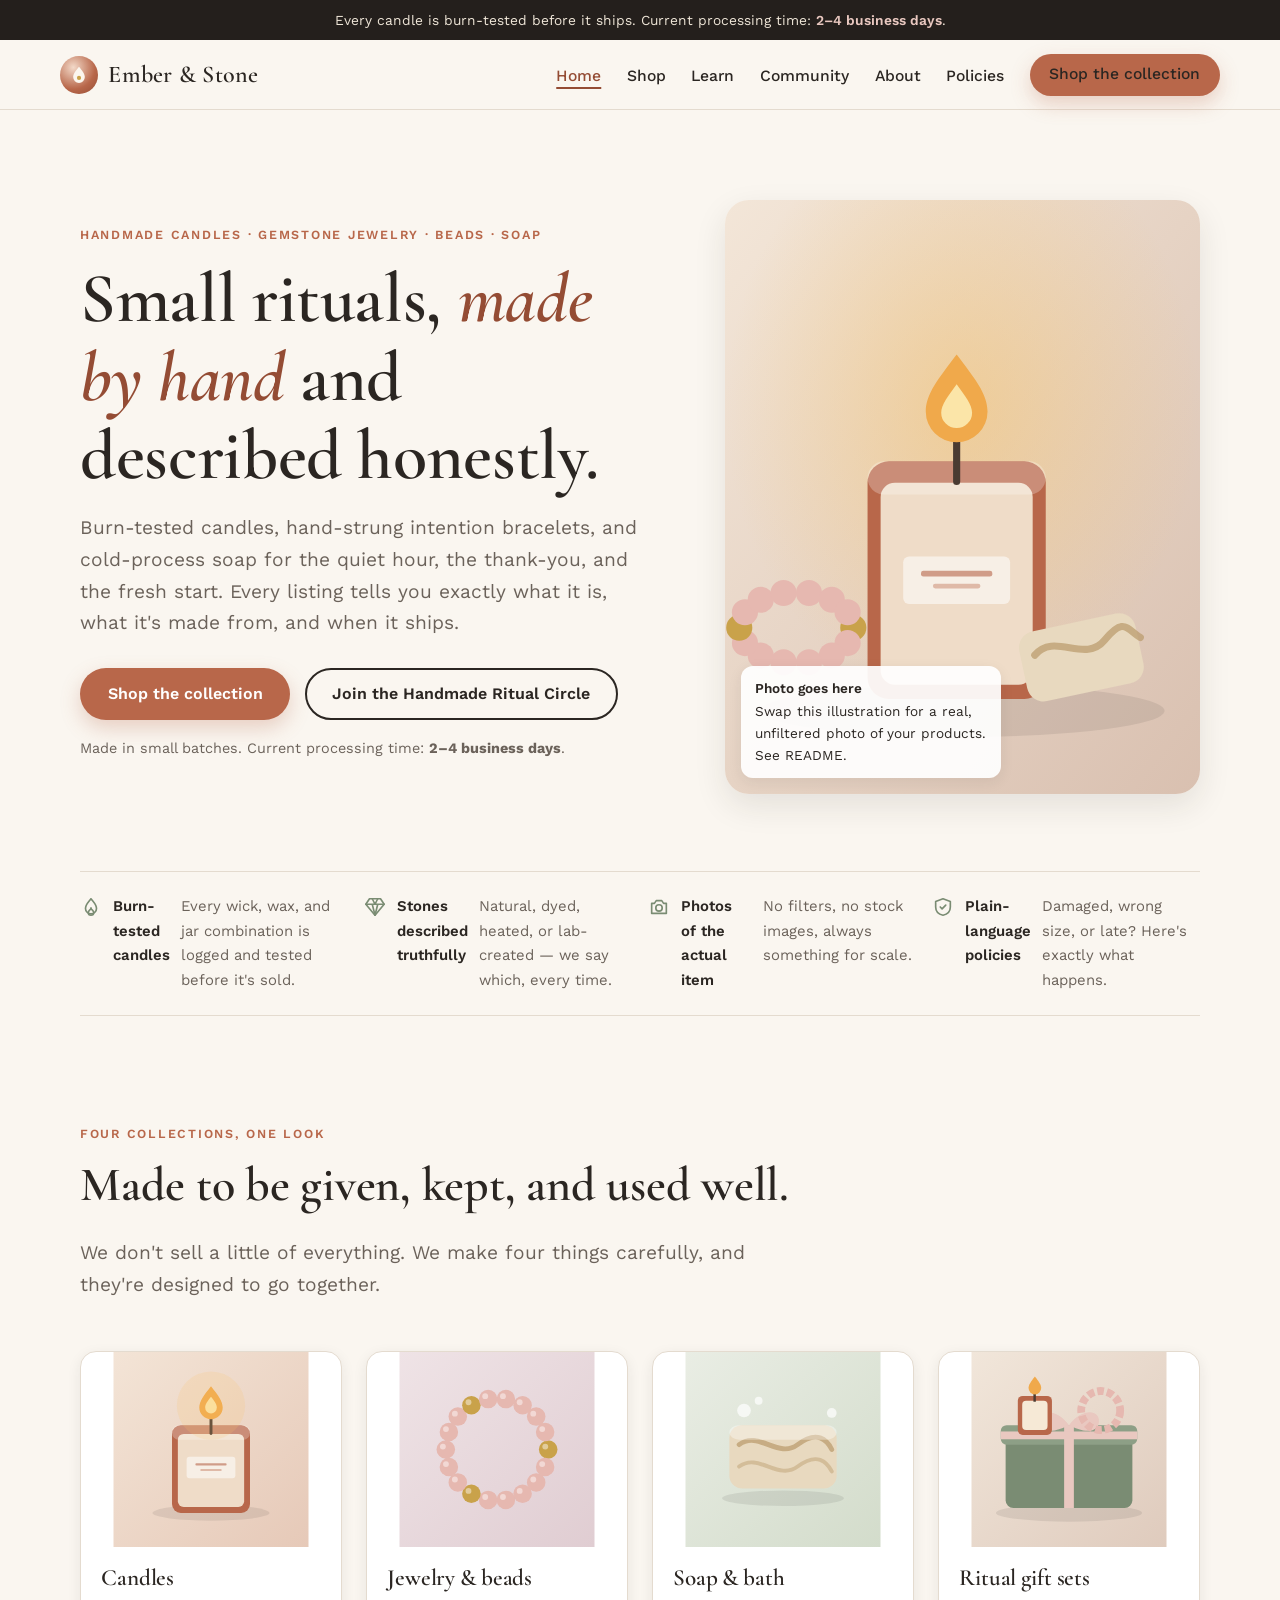
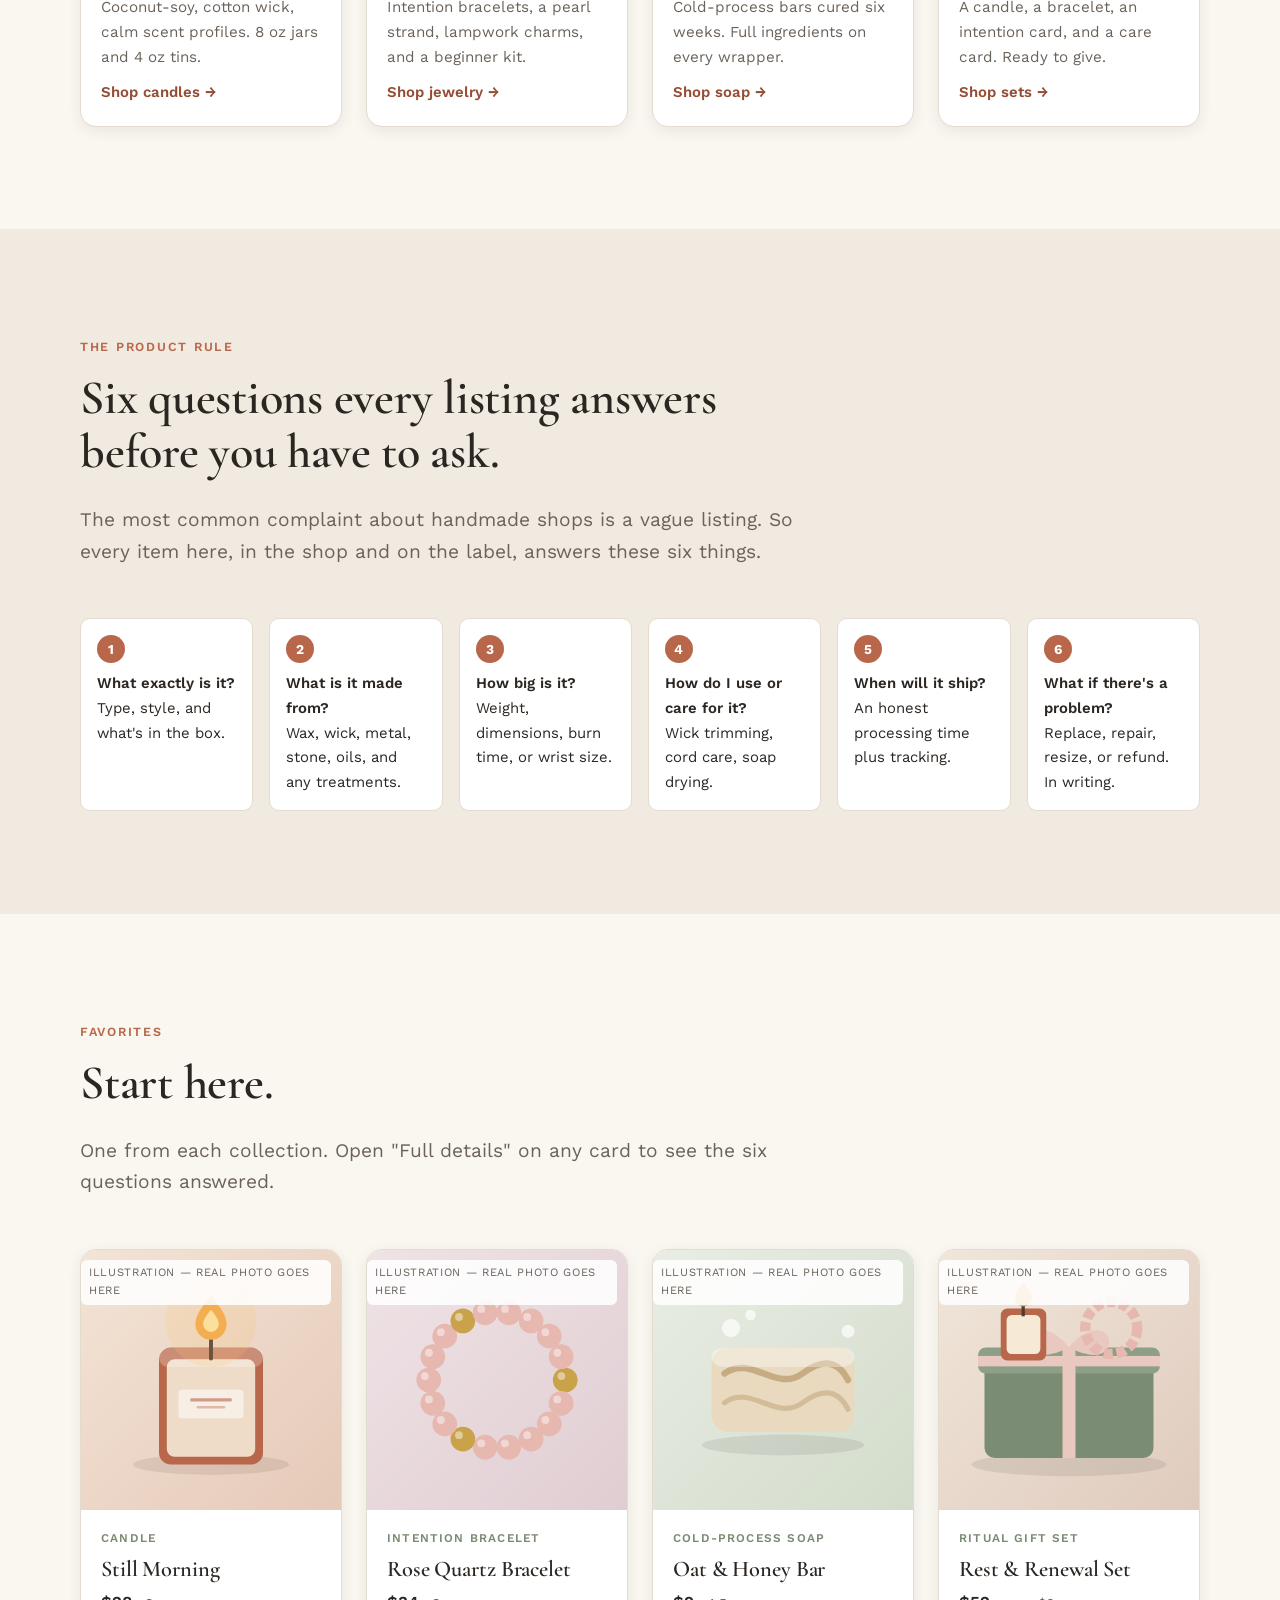
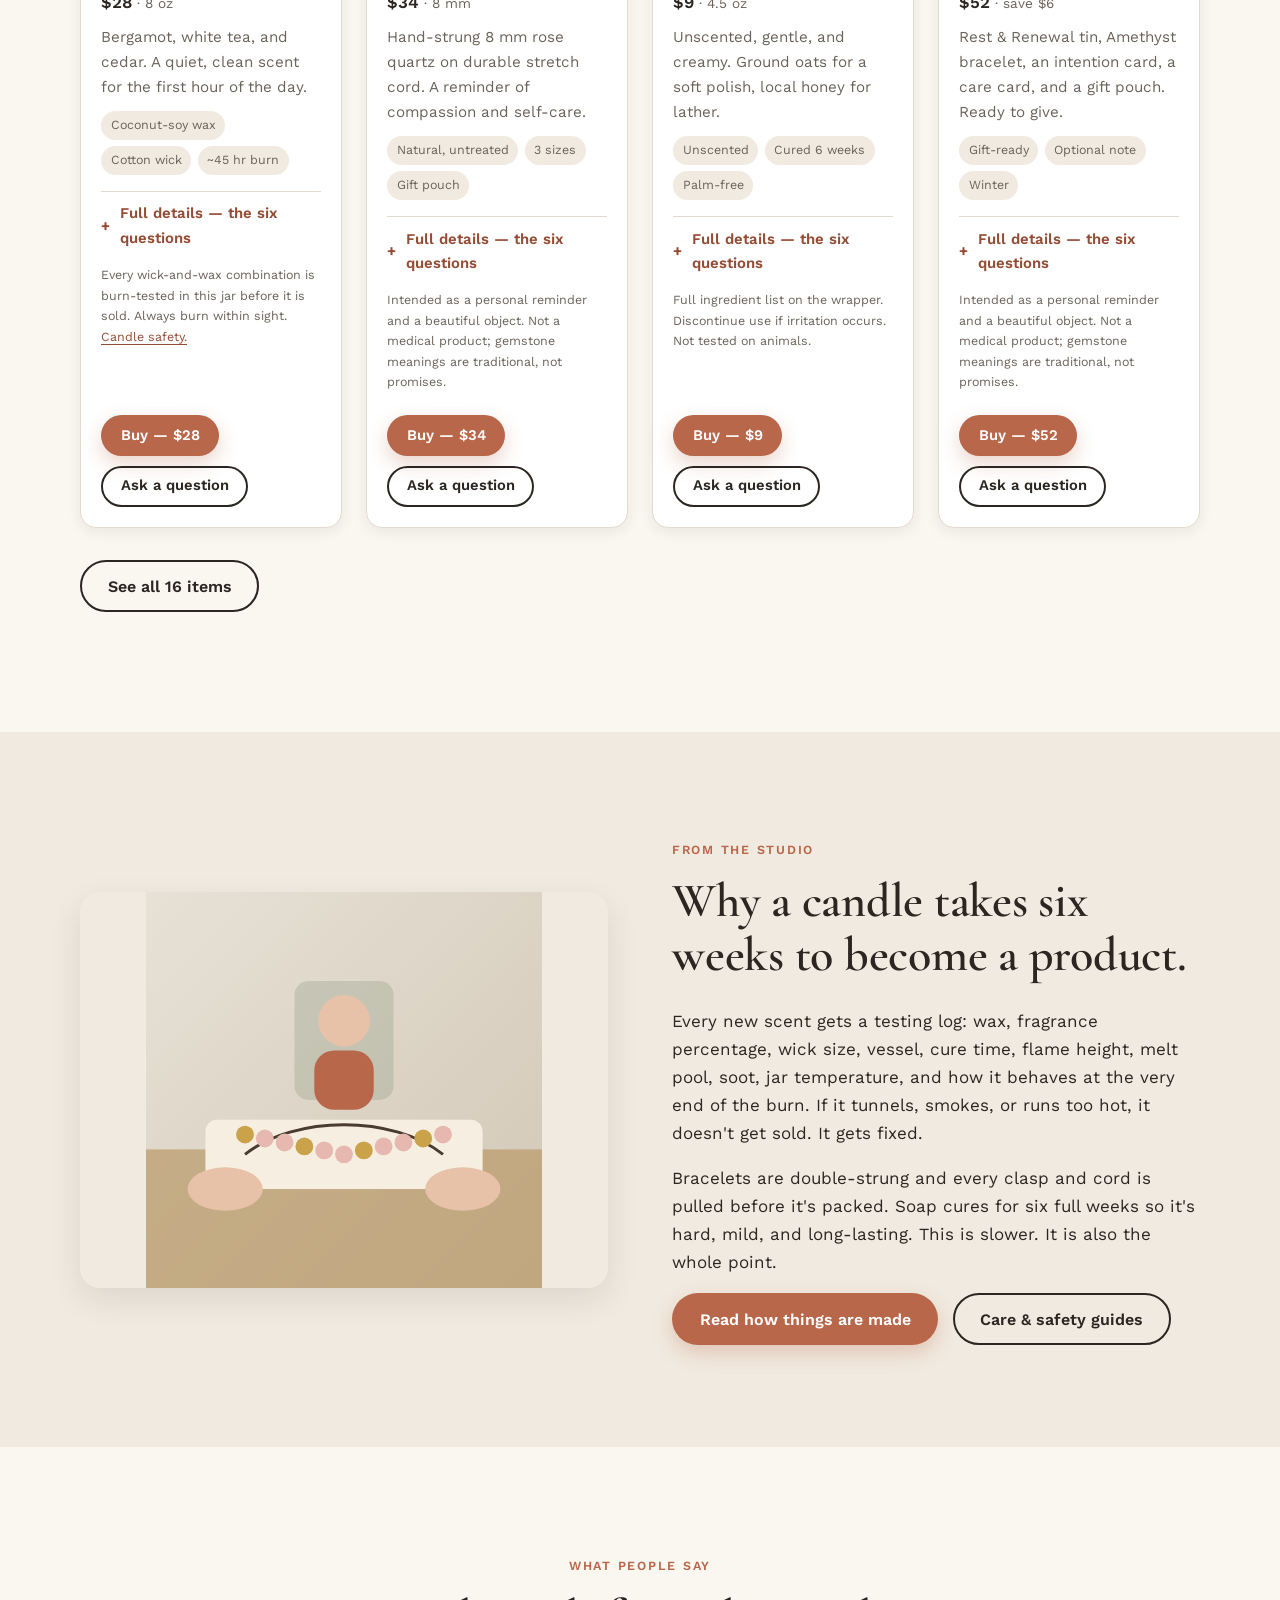
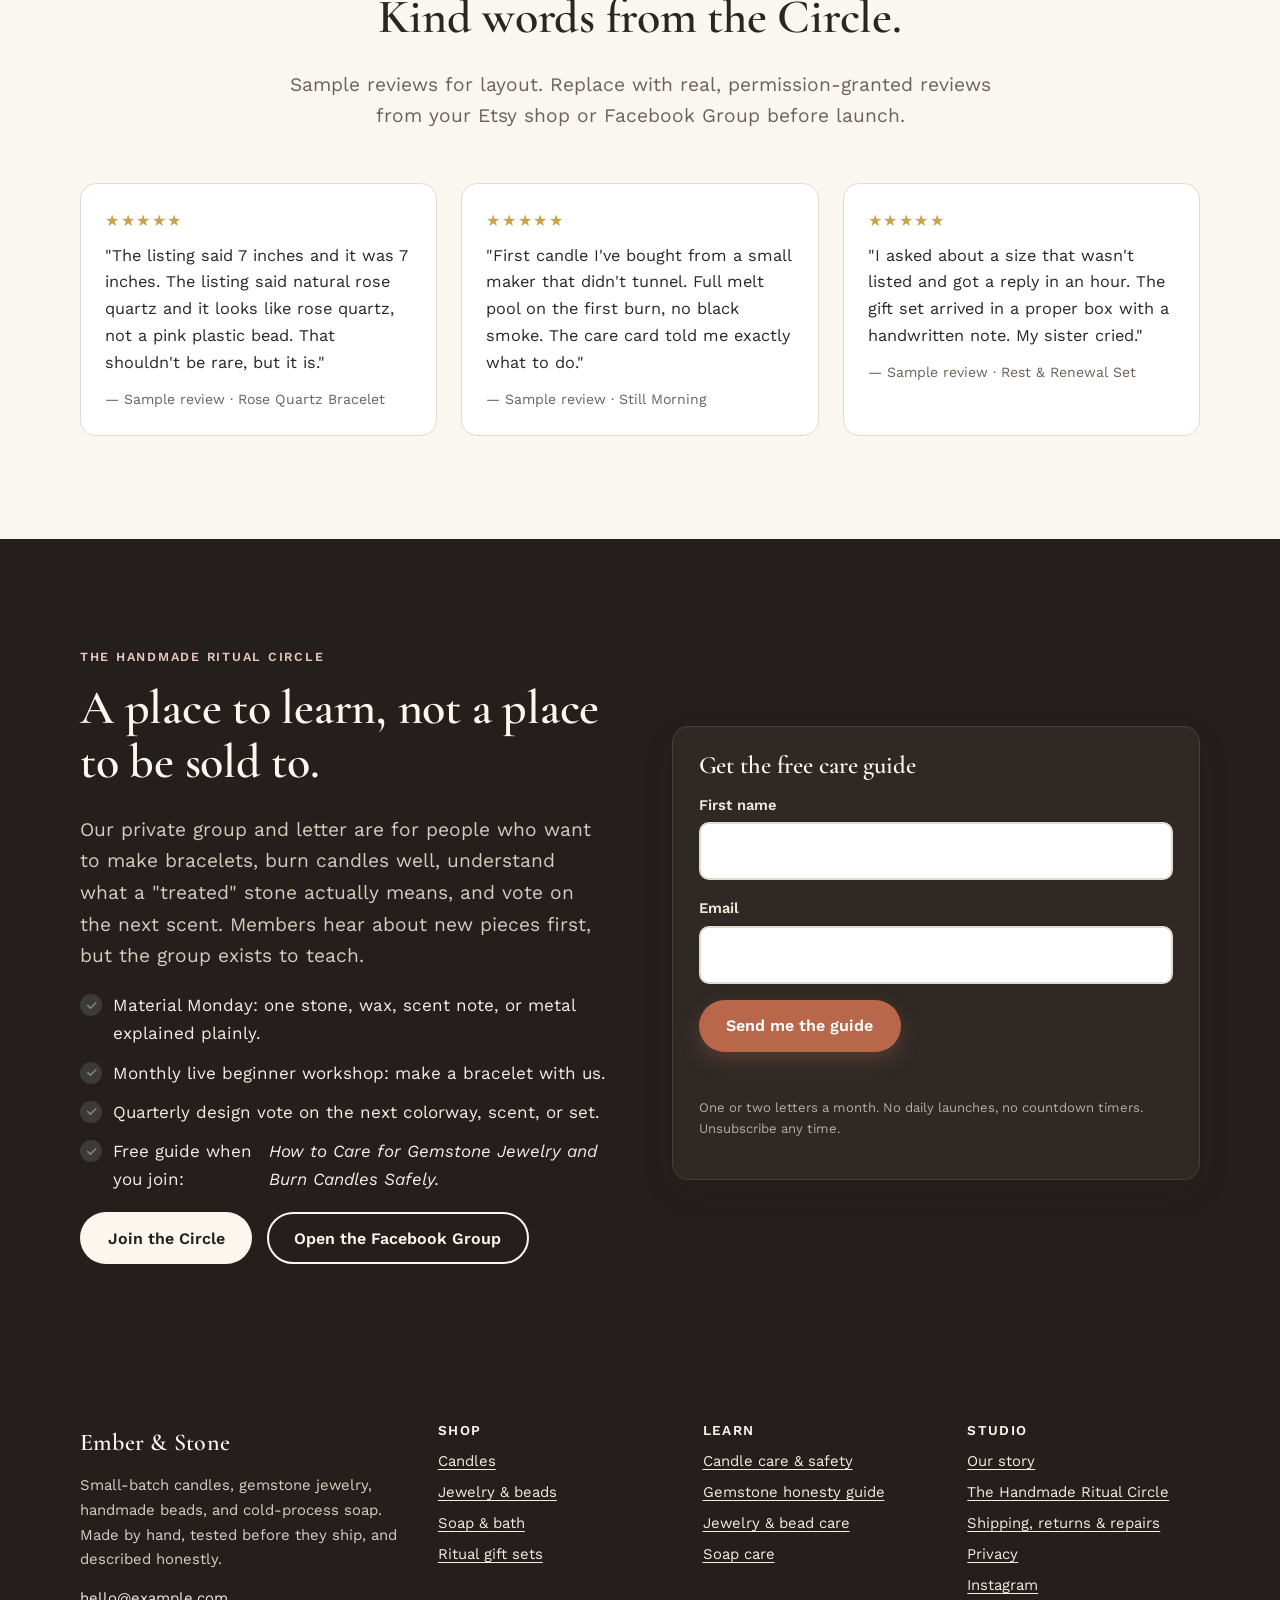
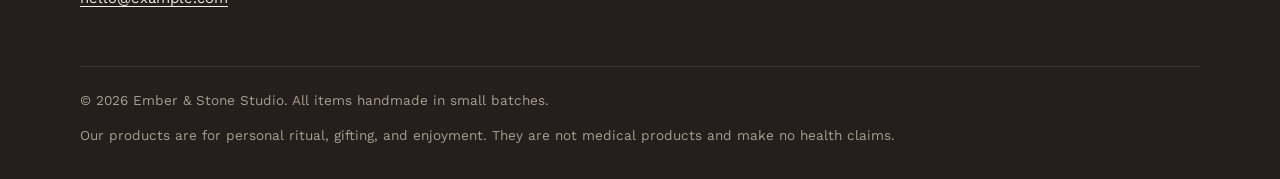
==== handmade-ritual/index.html @ b95cd7ef "Add Ember & Stone handmade ritual gifting site (candles, jewelry, beads, soap) Six-page static site " ====
<!DOCTYPE html>
<html lang="en">
<head>
  <meta charset="UTF-8" />
  <meta name="viewport" content="width=device-width, initial-scale=1.0" />
  <title>Ember &amp; Stone Studio — Handmade candles, gemstone jewelry, beads &amp; soap</title>
  <meta name="description" content="Burn-tested small-batch candles, honestly described gemstone bracelets, handmade beads, and cold-process soap. Every listing answers what it is, what it&#x27;s made from, and when it ships." />
  <meta property="og:title" content="Ember &amp; Stone Studio — Handmade candles, gemstone jewelry, beads &amp; soap" />
  <meta property="og:description" content="Burn-tested small-batch candles, honestly described gemstone bracelets, handmade beads, and cold-process soap. Every listing answers what it is, what it&#x27;s made from, and when it ships." />
  <meta property="og:type" content="website" />
  
  <!-- LAUNCH TODO: once the domain exists, add absolute og:image / og:url / canonical (see README). -->
  <meta name="theme-color" content="#241f1c" />
  <link rel="icon" href="data:image/svg+xml,%3Csvg xmlns='http://www.w3.org/2000/svg' viewBox='0 0 100 100'%3E%3Ccircle cx='50' cy='50' r='46' fill='%23b8674a'/%3E%3Cpath d='M50 22c-9 12-15 20-15 30a15 15 0 0 0 30 0c0-10-6-18-15-30z' fill='%23fbf6ee'/%3E%3Ccircle cx='50' cy='58' r='6' fill='%23c9a24a'/%3E%3C/svg%3E" />
  <link rel="preconnect" href="https://fonts.googleapis.com" />
  <link rel="preconnect" href="https://fonts.gstatic.com" crossorigin />
  <link href="https://fonts.googleapis.com/css2?family=Cormorant+Garamond:ital,wght@0,500;0,600;0,700;1,500&family=Work+Sans:wght@400;500;600&display=swap" rel="stylesheet" media="print" onload="this.media='all'" />
  <noscript><link href="https://fonts.googleapis.com/css2?family=Cormorant+Garamond:ital,wght@0,500;0,600;0,700;1,500&family=Work+Sans:wght@400;500;600&display=swap" rel="stylesheet" /></noscript>
  <link rel="stylesheet" href="styles.css" />
</head>
<body>
<a class="skip" href="#main">Skip to content</a>
<div class="announce">Every candle is burn-tested before it ships. Current processing time: <strong data-processing>2–4 business days</strong>.</div>
<header class="site-header">
  <div class="wrap nav">
    <a class="brand" href="index.html" aria-label="Ember &amp; Stone Studio home">
      <span class="brand-mark" aria-hidden="true"><svg viewBox='0 0 24 24' fill='#fbf6ee'><path d='M12 2c-4 5-7 8.5-7 12.5a7 7 0 0 0 14 0C19 10.5 16 7 12 2z'/><circle cx='12' cy='15.5' r='2.5' fill='#c9a24a'/></svg></span>
      Ember &amp; Stone
    </a>
    <button class="nav-toggle" aria-expanded="false" aria-controls="nav-links">Menu</button>
    <ul class="nav-links" id="nav-links">
      <li><a href="index.html" aria-current="page">Home</a></li><li><a href="shop.html">Shop</a></li><li><a href="learn.html">Learn</a></li><li><a href="community.html">Community</a></li><li><a href="about.html">About</a></li><li><a href="policies.html">Policies</a></li>
      <li><a class="btn btn-primary btn-sm" data-shop-link href="#">Shop the collection</a></li>
    </ul>
  </div>
</header>
<main id="main">

<section class="hero">
  <div class="wrap hero-grid">
    <div>
      <span class="eyebrow">Handmade candles · gemstone jewelry · beads · soap</span>
      <h1>Small rituals, <em>made by hand</em> and described honestly.</h1>
      <p class="lede">Burn-tested candles, hand-strung intention bracelets, and cold-process soap for the quiet hour, the thank-you, and the fresh start. Every listing tells you exactly what it is, what it's made from, and when it ships.</p>
      <div class="btn-row">
        <a class="btn btn-primary" href="shop.html">Shop the collection</a>
        <a class="btn btn-ghost" href="community.html">Join the Handmade Ritual Circle</a>
      </div>
      <p class="hero-note">Made in small batches. Current processing time: <strong data-processing>2–4 business days</strong>.</p>
    </div>
    <div class="hero-art">
      <svg viewBox='0 0 400 500' role='img' aria-label='Illustration of a lit candle, a gemstone bracelet, and a bar of soap arranged on linen'>
<defs><linearGradient id='hero' x1='0' y1='0' x2='1' y2='1'><stop offset='0' stop-color='#f3e6d8'/><stop offset='1' stop-color='#d9c0b0'/></linearGradient>
<radialGradient id='herog' cx='.5' cy='.35' r='.5'><stop offset='0' stop-color='#f6c46a' stop-opacity='.5'/><stop offset='1' stop-color='#f6c46a' stop-opacity='0'/></radialGradient></defs>
<rect width='400' height='500' fill='url(#hero)'/>
<rect width='400' height='500' fill='url(#herog)'/>
<ellipse cx='200' cy='430' rx='170' ry='22' fill='rgba(0,0,0,0.08)'/>
<rect x='120' y='220' width='150' height='200' rx='18' fill='#b8674a'/>
<rect x='131' y='238' width='128' height='170' rx='12' fill='#f6e9d6' opacity='.9'/>
<rect x='120' y='220' width='150' height='28' rx='14' fill='rgba(255,255,255,.25)'/>
<rect x='192' y='185' width='6' height='55' rx='3' fill='#4a3b32'/>
<path d='M195 130c-15 20-26 33-26 48a26 26 0 0 0 52 0c0-15-11-28-26-48z' fill='#f0a94b'/>
<path d='M195 155c-7 10-13 17-13 24a13 13 0 0 0 26 0c0-7-6-14-13-24z' fill='#fbe5a8'/>
<rect x='150' y='300' width='90' height='40' rx='5' fill='rgba(255,255,255,.55)'/><rect x='165' y='312' width='60' height='5' rx='2' fill='#b8674a' opacity='.6'/><rect x='175' y='323' width='40' height='4' rx='2' fill='#b8674a' opacity='.4'/>
<g transform='translate(60 360)'><circle cx='48.0' cy='0.0' r='11' fill='#c9a24a'/><circle cx='43.2' cy='13.0' r='11' fill='#e6b8b0'/><circle cx='29.9' cy='23.5' r='11' fill='#e6b8b0'/><circle cx='10.7' cy='29.2' r='11' fill='#e6b8b0'/><circle cx='-10.7' cy='29.2' r='11' fill='#e6b8b0'/><circle cx='-29.9' cy='23.5' r='11' fill='#e6b8b0'/><circle cx='-43.2' cy='13.0' r='11' fill='#e6b8b0'/><circle cx='-48.0' cy='0.0' r='11' fill='#c9a24a'/><circle cx='-43.2' cy='-13.0' r='11' fill='#e6b8b0'/><circle cx='-29.9' cy='-23.5' r='11' fill='#e6b8b0'/><circle cx='-10.7' cy='-29.2' r='11' fill='#e6b8b0'/><circle cx='10.7' cy='-29.2' r='11' fill='#e6b8b0'/><circle cx='29.9' cy='-23.5' r='11' fill='#e6b8b0'/><circle cx='43.2' cy='-13.0' r='11' fill='#e6b8b0'/></g>
<g transform='translate(300 385) rotate(-12)'><rect x='-50' y='-30' width='100' height='60' rx='14' fill='#e8d9bf'/><path d='M-38-10c20-16 40 16 60 0s20-6 30 4' fill='none' stroke='#b99a6a' stroke-width='6' stroke-linecap='round' opacity='.7'/></g>
</svg>
      <div class="hero-badge"><strong>Photo goes here</strong>Swap this illustration for a real, unfiltered photo of your products. See README.</div>
    </div>
  </div>
</section>

<section class="wrap">
  <div class="trust">
    <div><svg viewBox='0 0 24 24' fill='none' stroke='currentColor' stroke-width='1.8' stroke-linecap='round' stroke-linejoin='round' aria-hidden='true'><path d='M12 3c-3 4-6 6.5-6 10.5a6 6 0 0 0 12 0C18 9.5 15 7 12 3z'/><path d='M12 21a3 3 0 0 1-3-3c0-2 3-3 3-5 0 2 3 3 3 5a3 3 0 0 1-3 3z'/></svg><div><strong>Burn-tested candles</strong><span>Every wick, wax, and jar combination is logged and tested before it's sold.</span></div></div>
    <div><svg viewBox='0 0 24 24' fill='none' stroke='currentColor' stroke-width='1.8' stroke-linecap='round' stroke-linejoin='round' aria-hidden='true'><path d='M6 3h12l4 6-10 12L2 9z'/><path d='M2 9h20M9 3l3 6 3-6M9 9l3 12 3-12'/></svg><div><strong>Stones described truthfully</strong><span>Natural, dyed, heated, or lab-created — we say which, every time.</span></div></div>
    <div><svg viewBox='0 0 24 24' fill='none' stroke='currentColor' stroke-width='1.8' stroke-linecap='round' stroke-linejoin='round' aria-hidden='true'><path d='M4 8h3l2-3h6l2 3h3v11H4z'/><circle cx='12' cy='13' r='3.5'/></svg><div><strong>Photos of the actual item</strong><span>No filters, no stock images, always something for scale.</span></div></div>
    <div><svg viewBox='0 0 24 24' fill='none' stroke='currentColor' stroke-width='1.8' stroke-linecap='round' stroke-linejoin='round' aria-hidden='true'><path d='M12 3l8 3v6c0 5-3.5 8-8 9-4.5-1-8-4-8-9V6z'/><path d='M9 12l2 2 4-4'/></svg><div><strong>Plain-language policies</strong><span>Damaged, wrong size, or late? Here's exactly what happens.</span></div></div>
  </div>
</section>

<section class="section">
  <div class="wrap">
    <div class="section-head">
      <span class="eyebrow">Four collections, one look</span>
      <h2>Made to be given, kept, and used well.</h2>
      <p class="lede">We don't sell a little of everything. We make four things carefully, and they're designed to go together.</p>
    </div>
    <div class="grid grid-4">
      <a class="collection" href="shop.html#candles"><div class="art"><svg viewBox='0 0 400 400' role='img' aria-label='Illustration of a handmade candle in an amber glass jar'><defs><linearGradient id='c1' x1='0' y1='0' x2='1' y2='1'><stop offset='0' stop-color='#f3e4d6'/><stop offset='1' stop-color='#e6c9b8'/></linearGradient></defs><rect width='400' height='400' fill='url(#c1)'/>
<ellipse cx='200' cy='330' rx='120' ry='16' fill='rgba(0,0,0,0.08)'/>
<rect x='120' y='150' width='160' height='180' rx='18' fill='#b8674a'/>
<rect x='132' y='168' width='136' height='150' rx='12' fill='#f6e9d6' opacity='.9'/>
<rect x='120' y='150' width='160' height='30' rx='14' fill='rgba(255,255,255,.25)'/>
<rect x='197' y='118' width='6' height='52' rx='3' fill='#4a3b32'/>
<path d='M200 70c-14 18-24 30-24 44a24 24 0 0 0 48 0c0-14-10-26-24-44z' fill='#f0a94b'/>
<path d='M200 92c-7 9-12 15-12 22a12 12 0 0 0 24 0c0-7-5-13-12-22z' fill='#fbe5a8'/>
<circle cx='200' cy='110' r='70' fill='#f6c46a' opacity='.18'/>
<rect x='150' y='215' width='100' height='44' rx='6' fill='rgba(255,255,255,.55)'/>
<rect x='168' y='228' width='64' height='5' rx='2' fill='#b8674a' opacity='.6'/><rect x='178' y='240' width='44' height='4' rx='2' fill='#b8674a' opacity='.4'/>
</svg></div><div class="body"><h3>Candles</h3><p>Coconut-soy, cotton wick, calm scent profiles. 8 oz jars and 4 oz tins.</p><span class="go">Shop candles →</span></div></a>
      <a class="collection" href="shop.html#jewelry"><div class="art"><svg viewBox='0 0 400 400' role='img' aria-label='Illustration of a beaded gemstone bracelet'><defs><linearGradient id='c2' x1='0' y1='0' x2='1' y2='1'><stop offset='0' stop-color='#efe3e6'/><stop offset='1' stop-color='#e0cdd2'/></linearGradient></defs><rect width='400' height='400' fill='url(#c2)'/>
<circle cx='200' cy='200' r='105' fill='none' stroke='rgba(0,0,0,.12)' stroke-width='4'/><circle cx='305.0' cy='200.0' r='19' fill='#c9a24a'/><circle cx='299.0' cy='194.0' r='6' fill='rgba(255,255,255,.45)'/><circle cx='298.7' cy='235.9' r='19' fill='#e6b8b0'/><circle cx='292.7' cy='229.9' r='6' fill='rgba(255,255,255,.45)'/><circle cx='280.4' cy='267.5' r='19' fill='#e6b8b0'/><circle cx='274.4' cy='261.5' r='6' fill='rgba(255,255,255,.45)'/><circle cx='252.5' cy='290.9' r='19' fill='#e6b8b0'/><circle cx='246.5' cy='284.9' r='6' fill='rgba(255,255,255,.45)'/><circle cx='218.2' cy='303.4' r='19' fill='#e6b8b0'/><circle cx='212.2' cy='297.4' r='6' fill='rgba(255,255,255,.45)'/><circle cx='181.8' cy='303.4' r='19' fill='#e6b8b0'/><circle cx='175.8' cy='297.4' r='6' fill='rgba(255,255,255,.45)'/><circle cx='147.5' cy='290.9' r='19' fill='#c9a24a'/><circle cx='141.5' cy='284.9' r='6' fill='rgba(255,255,255,.45)'/><circle cx='119.6' cy='267.5' r='19' fill='#e6b8b0'/><circle cx='113.6' cy='261.5' r='6' fill='rgba(255,255,255,.45)'/><circle cx='101.3' cy='235.9' r='19' fill='#e6b8b0'/><circle cx='95.3' cy='229.9' r='6' fill='rgba(255,255,255,.45)'/><circle cx='95.0' cy='200.0' r='19' fill='#e6b8b0'/><circle cx='89.0' cy='194.0' r='6' fill='rgba(255,255,255,.45)'/><circle cx='101.3' cy='164.1' r='19' fill='#e6b8b0'/><circle cx='95.3' cy='158.1' r='6' fill='rgba(255,255,255,.45)'/><circle cx='119.6' cy='132.5' r='19' fill='#e6b8b0'/><circle cx='113.6' cy='126.5' r='6' fill='rgba(255,255,255,.45)'/><circle cx='147.5' cy='109.1' r='19' fill='#c9a24a'/><circle cx='141.5' cy='103.1' r='6' fill='rgba(255,255,255,.45)'/><circle cx='181.8' cy='96.6' r='19' fill='#e6b8b0'/><circle cx='175.8' cy='90.6' r='6' fill='rgba(255,255,255,.45)'/><circle cx='218.2' cy='96.6' r='19' fill='#e6b8b0'/><circle cx='212.2' cy='90.6' r='6' fill='rgba(255,255,255,.45)'/><circle cx='252.5' cy='109.1' r='19' fill='#e6b8b0'/><circle cx='246.5' cy='103.1' r='6' fill='rgba(255,255,255,.45)'/><circle cx='280.4' cy='132.5' r='19' fill='#e6b8b0'/><circle cx='274.4' cy='126.5' r='6' fill='rgba(255,255,255,.45)'/><circle cx='298.7' cy='164.1' r='19' fill='#e6b8b0'/><circle cx='292.7' cy='158.1' r='6' fill='rgba(255,255,255,.45)'/></svg></div><div class="body"><h3>Jewelry &amp; beads</h3><p>Intention bracelets, a pearl strand, lampwork charms, and a beginner kit.</p><span class="go">Shop jewelry →</span></div></a>
      <a class="collection" href="shop.html#soap"><div class="art"><svg viewBox='0 0 400 400' role='img' aria-label='Illustration of a handmade bar of soap'><defs><linearGradient id='c3' x1='0' y1='0' x2='1' y2='1'><stop offset='0' stop-color='#e9ede4'/><stop offset='1' stop-color='#d3dccb'/></linearGradient></defs><rect width='400' height='400' fill='url(#c3)'/>
<ellipse cx='200' cy='300' rx='125' ry='16' fill='rgba(0,0,0,0.08)'/>
<rect x='90' y='150' width='220' height='130' rx='26' fill='#e8d9bf'/>
<path d='M110 190c40-30 80 30 120 0s60-10 70 10' fill='none' stroke='#b99a6a' stroke-width='10' stroke-linecap='round' opacity='.7'/>
<path d='M110 235c40-30 80 30 120 0s60-10 70 10' fill='none' stroke='#b99a6a' stroke-width='8' stroke-linecap='round' opacity='.45'/>
<rect x='90' y='150' width='220' height='30' rx='20' fill='rgba(255,255,255,.35)'/>
<circle cx='120' cy='120' r='14' fill='rgba(255,255,255,.7)'/><circle cx='150' cy='100' r='8' fill='rgba(255,255,255,.7)'/><circle cx='300' cy='125' r='10' fill='rgba(255,255,255,.7)'/>
</svg></div><div class="body"><h3>Soap &amp; bath</h3><p>Cold-process bars cured six weeks. Full ingredients on every wrapper.</p><span class="go">Shop soap →</span></div></a>
      <a class="collection" href="shop.html#sets"><div class="art"><svg viewBox='0 0 400 400' role='img' aria-label='Illustration of a gift box holding a candle, a bracelet, and a card'><defs><linearGradient id='c4' x1='0' y1='0' x2='1' y2='1'><stop offset='0' stop-color='#f1e6da'/><stop offset='1' stop-color='#dfcbbd'/></linearGradient></defs><rect width='400' height='400' fill='url(#c4)'/>
<ellipse cx='200' cy='330' rx='150' ry='18' fill='rgba(0,0,0,0.08)'/>
<rect x='70' y='170' width='260' height='150' rx='16' fill='#7a8c73'/>
<rect x='60' y='150' width='280' height='40' rx='12' fill='#8d9f86'/>
<rect x='190' y='150' width='20' height='170' fill='#e9c8c0'/>
<rect x='60' y='163' width='280' height='16' fill='#e9c8c0'/>
<path d='M200 150c-30-40-70-30-60 0 10 20 40 10 60 0zm0 0c30-40 70-30 60 0-10 20-40 10-60 0z' fill='#e9c8c0'/>
<rect x='95' y='90' width='70' height='80' rx='10' fill='#b8674a'/><rect x='104' y='100' width='52' height='60' rx='8' fill='#f6e9d6'/><rect x='127' y='72' width='5' height='30' fill='#4a3b32'/><path d='M130 50c-8 10-13 17-13 24a13 13 0 0 0 26 0c0-7-5-14-13-24z' fill='#f0a94b'/>
<circle cx='265' cy='120' r='40' fill='none' stroke='#e6b8b0' stroke-width='16' stroke-dasharray='14 6'/>
</svg></div><div class="body"><h3>Ritual gift sets</h3><p>A candle, a bracelet, an intention card, and a care card. Ready to give.</p><span class="go">Shop sets →</span></div></a>
    </div>
  </div>
</section>

<section class="section alt">
  <div class="wrap">
    <div class="section-head">
      <span class="eyebrow">The product rule</span>
      <h2>Six questions every listing answers before you have to ask.</h2>
      <p class="lede">The most common complaint about handmade shops is a vague listing. So every item here, in the shop and on the label, answers these six things.</p>
    </div>
    <div class="six-grid">
      <div><strong>What exactly is it?</strong>Type, style, and what's in the box.</div>
      <div><strong>What is it made from?</strong>Wax, wick, metal, stone, oils, and any treatments.</div>
      <div><strong>How big is it?</strong>Weight, dimensions, burn time, or wrist size.</div>
      <div><strong>How do I use or care for it?</strong>Wick trimming, cord care, soap drying.</div>
      <div><strong>When will it ship?</strong>An honest processing time plus tracking.</div>
      <div><strong>What if there's a problem?</strong>Replace, repair, resize, or refund. In writing.</div>
    </div>
  </div>
</section>

<section class="section">
  <div class="wrap">
    <div class="section-head">
      <span class="eyebrow">Favorites</span>
      <h2>Start here.</h2>
      <p class="lede">One from each collection. Open "Full details" on any card to see the six questions answered.</p>
    </div>
    <div class="grid grid-4">
      
<article class="product" data-collection="candles" id="still-morning">
  <div class="art"><svg viewBox='0 0 400 400' role='img' aria-label='Illustration of a handmade candle in an amber glass jar'><defs><linearGradient id='g100' x1='0' y1='0' x2='1' y2='1'><stop offset='0' stop-color='#f3e4d6'/><stop offset='1' stop-color='#e6c9b8'/></linearGradient></defs><rect width='400' height='400' fill='url(#g100)'/>
<ellipse cx='200' cy='330' rx='120' ry='16' fill='rgba(0,0,0,0.08)'/>
<rect x='120' y='150' width='160' height='180' rx='18' fill='#b8674a'/>
<rect x='132' y='168' width='136' height='150' rx='12' fill='#f6e9d6' opacity='.9'/>
<rect x='120' y='150' width='160' height='30' rx='14' fill='rgba(255,255,255,.25)'/>
<rect x='197' y='118' width='6' height='52' rx='3' fill='#4a3b32'/>
<path d='M200 70c-14 18-24 30-24 44a24 24 0 0 0 48 0c0-14-10-26-24-44z' fill='#f0a94b'/>
<path d='M200 92c-7 9-12 15-12 22a12 12 0 0 0 24 0c0-7-5-13-12-22z' fill='#fbe5a8'/>
<circle cx='200' cy='110' r='70' fill='#f6c46a' opacity='.18'/>
<rect x='150' y='215' width='100' height='44' rx='6' fill='rgba(255,255,255,.55)'/>
<rect x='168' y='228' width='64' height='5' rx='2' fill='#b8674a' opacity='.6'/><rect x='178' y='240' width='44' height='4' rx='2' fill='#b8674a' opacity='.4'/>
</svg><span class="photo-note">Illustration — real photo goes here</span></div>
  <div class="body">
    <span class="tag">Candle</span>
    <h3>Still Morning</h3>
    <div class="price">$28 <small>· 8 oz</small></div>
    <p class="summary">Bergamot, white tea, and cedar. A quiet, clean scent for the first hour of the day.</p>
    <ul class="meta"><li>Coconut-soy wax</li><li>Cotton wick</li><li>~45 hr burn</li></ul>
    <details>
      <summary>Full details — the six questions</summary>
      <ul class="six">
        <li><b>What it is</b><span>Hand-poured container candle in an amber glass jar with a brass-toned lid.</span></li>
        <li><b>Made from</b><span>Coconut-soy wax blend, cotton wick, phthalate-free fragrance oil (bergamot, white tea, cedar).</span></li>
        <li><b>Size</b><span>8 oz net weight. Jar is 3.2 in tall × 2.9 in wide. Approximately 45 hours of burn time.</span></li>
        <li><b>Use &amp; care</b><span>Trim wick to ¼ in before each burn. Burn 2–4 hours at a time until the melt pool reaches the edge. Stop at ½ in of wax.</span></li>
        <li><b>Ships</b><span>Ships in <span data-processing>2–4 business days</span> with tracking. Gift sets ship in a padded box.</span></li>
        <li><b>If there's a problem</b><span>Arrived damaged or not as described? Message us within 14 days and we replace, repair, or refund. Bracelet wrong size? We resize free.</span></li>
      </ul>
    </details>
    <p class='disclaimer'>Every wick-and-wax combination is burn-tested in this jar before it is sold. Always burn within sight. <a href='learn.html#candle-care'>Candle safety.</a></p>
    <div class="actions">
      <a class="btn btn-primary btn-sm" data-shop-link="still-morning" href="#">Buy — $28</a>
      <a class="btn btn-ghost btn-sm" data-contact-link="Question about Still Morning" href="#">Ask a question</a>
    </div>
  </div>
</article>
<article class="product" data-collection="jewelry" id="rose-quartz-bracelet">
  <div class="art"><svg viewBox='0 0 400 400' role='img' aria-label='Illustration of a beaded gemstone bracelet'><defs><linearGradient id='g101' x1='0' y1='0' x2='1' y2='1'><stop offset='0' stop-color='#efe3e6'/><stop offset='1' stop-color='#e0cdd2'/></linearGradient></defs><rect width='400' height='400' fill='url(#g101)'/>
<circle cx='200' cy='200' r='105' fill='none' stroke='rgba(0,0,0,.12)' stroke-width='4'/><circle cx='305.0' cy='200.0' r='19' fill='#c9a24a'/><circle cx='299.0' cy='194.0' r='6' fill='rgba(255,255,255,.45)'/><circle cx='298.7' cy='235.9' r='19' fill='#e6b8b0'/><circle cx='292.7' cy='229.9' r='6' fill='rgba(255,255,255,.45)'/><circle cx='280.4' cy='267.5' r='19' fill='#e6b8b0'/><circle cx='274.4' cy='261.5' r='6' fill='rgba(255,255,255,.45)'/><circle cx='252.5' cy='290.9' r='19' fill='#e6b8b0'/><circle cx='246.5' cy='284.9' r='6' fill='rgba(255,255,255,.45)'/><circle cx='218.2' cy='303.4' r='19' fill='#e6b8b0'/><circle cx='212.2' cy='297.4' r='6' fill='rgba(255,255,255,.45)'/><circle cx='181.8' cy='303.4' r='19' fill='#e6b8b0'/><circle cx='175.8' cy='297.4' r='6' fill='rgba(255,255,255,.45)'/><circle cx='147.5' cy='290.9' r='19' fill='#c9a24a'/><circle cx='141.5' cy='284.9' r='6' fill='rgba(255,255,255,.45)'/><circle cx='119.6' cy='267.5' r='19' fill='#e6b8b0'/><circle cx='113.6' cy='261.5' r='6' fill='rgba(255,255,255,.45)'/><circle cx='101.3' cy='235.9' r='19' fill='#e6b8b0'/><circle cx='95.3' cy='229.9' r='6' fill='rgba(255,255,255,.45)'/><circle cx='95.0' cy='200.0' r='19' fill='#e6b8b0'/><circle cx='89.0' cy='194.0' r='6' fill='rgba(255,255,255,.45)'/><circle cx='101.3' cy='164.1' r='19' fill='#e6b8b0'/><circle cx='95.3' cy='158.1' r='6' fill='rgba(255,255,255,.45)'/><circle cx='119.6' cy='132.5' r='19' fill='#e6b8b0'/><circle cx='113.6' cy='126.5' r='6' fill='rgba(255,255,255,.45)'/><circle cx='147.5' cy='109.1' r='19' fill='#c9a24a'/><circle cx='141.5' cy='103.1' r='6' fill='rgba(255,255,255,.45)'/><circle cx='181.8' cy='96.6' r='19' fill='#e6b8b0'/><circle cx='175.8' cy='90.6' r='6' fill='rgba(255,255,255,.45)'/><circle cx='218.2' cy='96.6' r='19' fill='#e6b8b0'/><circle cx='212.2' cy='90.6' r='6' fill='rgba(255,255,255,.45)'/><circle cx='252.5' cy='109.1' r='19' fill='#e6b8b0'/><circle cx='246.5' cy='103.1' r='6' fill='rgba(255,255,255,.45)'/><circle cx='280.4' cy='132.5' r='19' fill='#e6b8b0'/><circle cx='274.4' cy='126.5' r='6' fill='rgba(255,255,255,.45)'/><circle cx='298.7' cy='164.1' r='19' fill='#e6b8b0'/><circle cx='292.7' cy='158.1' r='6' fill='rgba(255,255,255,.45)'/></svg><span class="photo-note">Illustration — real photo goes here</span></div>
  <div class="body">
    <span class="tag">Intention bracelet</span>
    <h3>Rose Quartz Bracelet</h3>
    <div class="price">$34 <small>· 8 mm</small></div>
    <p class="summary">Hand-strung 8 mm rose quartz on durable stretch cord. A reminder of compassion and self-care.</p>
    <ul class="meta"><li>Natural, untreated</li><li>3 sizes</li><li>Gift pouch</li></ul>
    <details>
      <summary>Full details — the six questions</summary>
      <ul class="six">
        <li><b>What it is</b><span>Stretch bracelet of 8 mm round rose quartz beads with one brass accent bead. Includes intention card, care card, and cotton pouch.</span></li>
        <li><b>Made from</b><span>Natural rose quartz (not dyed, heated, or coated). Brass accent bead. Double-strung 1 mm elastic cord.</span></li>
        <li><b>Size</b><span>Choose 6.5, 7, or 7.5 in. Need another size? Message us before ordering. Natural stone variation in shade is expected.</span></li>
        <li><b>Use &amp; care</b><span>Roll on and off over your hand; do not pull. Remove for swimming, showering, and sleeping. Wipe with a soft dry cloth.</span></li>
        <li><b>Ships</b><span>Ships in <span data-processing>2–4 business days</span> with tracking. Gift sets ship in a padded box.</span></li>
        <li><b>If there's a problem</b><span>Arrived damaged or not as described? Message us within 14 days and we replace, repair, or refund. Bracelet wrong size? We resize free.</span></li>
      </ul>
    </details>
    <p class='disclaimer'>Intended as a personal reminder and a beautiful object. Not a medical product; gemstone meanings are traditional, not promises.</p>
    <div class="actions">
      <a class="btn btn-primary btn-sm" data-shop-link="rose-quartz-bracelet" href="#">Buy — $34</a>
      <a class="btn btn-ghost btn-sm" data-contact-link="Question about Rose Quartz Bracelet" href="#">Ask a question</a>
    </div>
  </div>
</article>
<article class="product" data-collection="soap" id="oat-honey-soap">
  <div class="art"><svg viewBox='0 0 400 400' role='img' aria-label='Illustration of a handmade bar of soap'><defs><linearGradient id='g102' x1='0' y1='0' x2='1' y2='1'><stop offset='0' stop-color='#e9ede4'/><stop offset='1' stop-color='#d3dccb'/></linearGradient></defs><rect width='400' height='400' fill='url(#g102)'/>
<ellipse cx='200' cy='300' rx='125' ry='16' fill='rgba(0,0,0,0.08)'/>
<rect x='90' y='150' width='220' height='130' rx='26' fill='#e8d9bf'/>
<path d='M110 190c40-30 80 30 120 0s60-10 70 10' fill='none' stroke='#b99a6a' stroke-width='10' stroke-linecap='round' opacity='.7'/>
<path d='M110 235c40-30 80 30 120 0s60-10 70 10' fill='none' stroke='#b99a6a' stroke-width='8' stroke-linecap='round' opacity='.45'/>
<rect x='90' y='150' width='220' height='30' rx='20' fill='rgba(255,255,255,.35)'/>
<circle cx='120' cy='120' r='14' fill='rgba(255,255,255,.7)'/><circle cx='150' cy='100' r='8' fill='rgba(255,255,255,.7)'/><circle cx='300' cy='125' r='10' fill='rgba(255,255,255,.7)'/>
</svg><span class="photo-note">Illustration — real photo goes here</span></div>
  <div class="body">
    <span class="tag">Cold-process soap</span>
    <h3>Oat &amp; Honey Bar</h3>
    <div class="price">$9 <small>· 4.5 oz</small></div>
    <p class="summary">Unscented, gentle, and creamy. Ground oats for a soft polish, local honey for lather.</p>
    <ul class="meta"><li>Unscented</li><li>Cured 6 weeks</li><li>Palm-free</li></ul>
    <details>
      <summary>Full details — the six questions</summary>
      <ul class="six">
        <li><b>What it is</b><span>A hand-cut bar of cold-process soap, cured for six weeks before it is wrapped.</span></li>
        <li><b>Made from</b><span>Olive oil, coconut oil, shea butter, castor oil, water, sodium hydroxide (none remains after saponification), colloidal oats, honey.</span></li>
        <li><b>Size</b><span>Approximately 4.5 oz. Bars are hand-cut, so weight varies slightly.</span></li>
        <li><b>Use &amp; care</b><span>Keep it on a draining soap dish and let it dry between uses. It will last far longer.</span></li>
        <li><b>Ships</b><span>Ships in <span data-processing>2–4 business days</span> with tracking. Gift sets ship in a padded box.</span></li>
        <li><b>If there's a problem</b><span>Arrived damaged or not as described? Message us within 14 days and we replace, repair, or refund. Bracelet wrong size? We resize free.</span></li>
      </ul>
    </details>
    <p class='disclaimer'>Full ingredient list on the wrapper. Discontinue use if irritation occurs. Not tested on animals.</p>
    <div class="actions">
      <a class="btn btn-primary btn-sm" data-shop-link="oat-honey-soap" href="#">Buy — $9</a>
      <a class="btn btn-ghost btn-sm" data-contact-link="Question about Oat & Honey Bar" href="#">Ask a question</a>
    </div>
  </div>
</article>
<article class="product" data-collection="sets" id="rest-set">
  <div class="art"><svg viewBox='0 0 400 400' role='img' aria-label='Illustration of a gift box holding a candle, a bracelet, and a card'><defs><linearGradient id='g103' x1='0' y1='0' x2='1' y2='1'><stop offset='0' stop-color='#f1e6da'/><stop offset='1' stop-color='#dfcbbd'/></linearGradient></defs><rect width='400' height='400' fill='url(#g103)'/>
<ellipse cx='200' cy='330' rx='150' ry='18' fill='rgba(0,0,0,0.08)'/>
<rect x='70' y='170' width='260' height='150' rx='16' fill='#7a8c73'/>
<rect x='60' y='150' width='280' height='40' rx='12' fill='#8d9f86'/>
<rect x='190' y='150' width='20' height='170' fill='#e9c8c0'/>
<rect x='60' y='163' width='280' height='16' fill='#e9c8c0'/>
<path d='M200 150c-30-40-70-30-60 0 10 20 40 10 60 0zm0 0c30-40 70-30 60 0-10 20-40 10-60 0z' fill='#e9c8c0'/>
<rect x='95' y='90' width='70' height='80' rx='10' fill='#b8674a'/><rect x='104' y='100' width='52' height='60' rx='8' fill='#f6e9d6'/><rect x='127' y='72' width='5' height='30' fill='#4a3b32'/><path d='M130 50c-8 10-13 17-13 24a13 13 0 0 0 26 0c0-7-5-14-13-24z' fill='#f0a94b'/>
<circle cx='265' cy='120' r='40' fill='none' stroke='#e6b8b0' stroke-width='16' stroke-dasharray='14 6'/>
</svg><span class="photo-note">Illustration — real photo goes here</span></div>
  <div class="body">
    <span class="tag">Ritual gift set</span>
    <h3>Rest &amp; Renewal Set</h3>
    <div class="price">$52 <small>· save $6</small></div>
    <p class="summary">Rest &amp; Renewal tin, Amethyst bracelet, an intention card, a care card, and a gift pouch. Ready to give.</p>
    <ul class="meta"><li>Gift-ready</li><li>Optional note</li><li>Winter</li></ul>
    <details>
      <summary>Full details — the six questions</summary>
      <ul class="six">
        <li><b>What it is</b><span>A boxed set: one Rest &amp; Renewal 4 oz candle tin, one Amethyst &amp; Sterling bracelet, an intention card, a care card, and a cotton pouch, in a kraft gift box with a sage ribbon.</span></li>
        <li><b>Made from</b><span>See the individual listings for full materials. Box is recycled kraft; ribbon is cotton.</span></li>
        <li><b>Size</b><span>Box measures 7 × 5 × 3 in. Choose bracelet size at checkout.</span></li>
        <li><b>Use &amp; care</b><span>Candle and bracelet care cards are included in the box.</span></li>
        <li><b>Ships</b><span>Ships in <span data-processing>2–4 business days</span> with tracking. Gift sets ship in a padded box.</span></li>
        <li><b>If there's a problem</b><span>Arrived damaged or not as described? Message us within 14 days and we replace, repair, or refund. Bracelet wrong size? We resize free.</span></li>
      </ul>
    </details>
    <p class='disclaimer'>Intended as a personal reminder and a beautiful object. Not a medical product; gemstone meanings are traditional, not promises.</p>
    <div class="actions">
      <a class="btn btn-primary btn-sm" data-shop-link="rest-set" href="#">Buy — $52</a>
      <a class="btn btn-ghost btn-sm" data-contact-link="Question about Rest & Renewal Set" href="#">Ask a question</a>
    </div>
  </div>
</article>
    </div>
    <p style="margin-top:2rem"><a class="btn btn-ghost" href="shop.html">See all 16 items</a></p>
  </div>
</section>

<section class="section alt">
  <div class="wrap split">
    <div class="art"><svg viewBox='0 0 400 400' role='img' aria-label='Illustration of hands making a bracelet at a table'><defs><linearGradient id='w1' x1='0' y1='0' x2='1' y2='1'><stop offset='0' stop-color='#e7e1d6'/><stop offset='1' stop-color='#d2c7b6'/></linearGradient></defs><rect width='400' height='400' fill='url(#w1)'/>
<rect x='0' y='260' width='400' height='140' fill='#b99a6a' opacity='.7'/>
<rect x='60' y='230' width='280' height='70' rx='12' fill='#f6efe1'/>
<path d='M100 265c50-40 150-40 200 0' fill='none' stroke='#4a3b32' stroke-width='3'/>
<circle cx='100' cy='245' r='9' fill='#c9a24a'/><circle cx='120' cy='249' r='9' fill='#e6b8b0'/><circle cx='140' cy='253' r='9' fill='#e6b8b0'/><circle cx='160' cy='257' r='9' fill='#c9a24a'/><circle cx='180' cy='261' r='9' fill='#e6b8b0'/><circle cx='200' cy='265' r='9' fill='#e6b8b0'/><circle cx='220' cy='261' r='9' fill='#c9a24a'/><circle cx='240' cy='257' r='9' fill='#e6b8b0'/><circle cx='260' cy='253' r='9' fill='#e6b8b0'/><circle cx='280' cy='249' r='9' fill='#c9a24a'/><circle cx='300' cy='245' r='9' fill='#e6b8b0'/>
<ellipse cx='80' cy='300' rx='38' ry='22' fill='#e8c2a8'/><ellipse cx='320' cy='300' rx='38' ry='22' fill='#e8c2a8'/>
<rect x='150' y='90' width='100' height='120' rx='14' fill='#7a8c73' opacity='.25'/>
<circle cx='200' cy='130' r='26' fill='#e8c2a8'/><rect x='170' y='160' width='60' height='60' rx='20' fill='#b8674a'/>
</svg></div>
    <div>
      <span class="eyebrow">From the studio</span>
      <h2>Why a candle takes six weeks to become a product.</h2>
      <p>Every new scent gets a testing log: wax, fragrance percentage, wick size, vessel, cure time, flame height, melt pool, soot, jar temperature, and how it behaves at the very end of the burn. If it tunnels, smokes, or runs too hot, it doesn't get sold. It gets fixed.</p>
      <p>Bracelets are double-strung and every clasp and cord is pulled before it's packed. Soap cures for six full weeks so it's hard, mild, and long-lasting. This is slower. It is also the whole point.</p>
      <div class="btn-row">
        <a class="btn btn-primary" href="about.html">Read how things are made</a>
        <a class="btn btn-ghost" href="learn.html">Care &amp; safety guides</a>
      </div>
    </div>
  </div>
</section>

<section class="section">
  <div class="wrap">
    <div class="section-head center">
      <span class="eyebrow">What people say</span>
      <h2>Kind words from the Circle.</h2>
      <p class="lede center">Sample reviews for layout. Replace with real, permission-granted reviews from your Etsy shop or Facebook Group before launch.</p>
    </div>
    <div class="grid grid-3">
      <div class="quote"><div class="stars" aria-label="5 out of 5 stars">★★★★★</div><p>"The listing said 7 inches and it was 7 inches. The listing said natural rose quartz and it looks like rose quartz, not a pink plastic bead. That shouldn't be rare, but it is."</p><footer>— Sample review · Rose Quartz Bracelet</footer></div>
      <div class="quote"><div class="stars" aria-label="5 out of 5 stars">★★★★★</div><p>"First candle I've bought from a small maker that didn't tunnel. Full melt pool on the first burn, no black smoke. The care card told me exactly what to do."</p><footer>— Sample review · Still Morning</footer></div>
      <div class="quote"><div class="stars" aria-label="5 out of 5 stars">★★★★★</div><p>"I asked about a size that wasn't listed and got a reply in an hour. The gift set arrived in a proper box with a handwritten note. My sister cried."</p><footer>— Sample review · Rest &amp; Renewal Set</footer></div>
    </div>
  </div>
</section>

<section class="section dark">
  <div class="wrap split">
    <div>
      <span class="eyebrow">The Handmade Ritual Circle</span>
      <h2>A place to learn, not a place to be sold to.</h2>
      <p class="lede">Our private group and letter are for people who want to make bracelets, burn candles well, understand what a "treated" stone actually means, and vote on the next scent. Members hear about new pieces first, but the group exists to teach.</p>
      <ul class="check">
        <li>Material Monday: one stone, wax, scent note, or metal explained plainly.</li>
        <li>Monthly live beginner workshop: make a bracelet with us.</li>
        <li>Quarterly design vote on the next colorway, scent, or set.</li>
        <li>Free guide when you join: <em>How to Care for Gemstone Jewelry and Burn Candles Safely.</em></li>
      </ul>
      <div class="btn-row">
        <a class="btn btn-light" href="community.html">Join the Circle</a>
        <a class="btn btn-ghost" data-group-link href="#">Open the Facebook Group</a>
      </div>
    </div>
    <div class="form">
      <h3 style="margin-top:0">Get the free care guide</h3>
      <form data-email-form novalidate data-success-text="You're in. The care guide is on its way — check your inbox (and the promotions tab).">
        <div class="field"><label for="h-name">First name</label><input id="h-name" name="FIRSTNAME" type="text" autocomplete="given-name" /></div>
        <div class="field"><label for="h-email">Email</label><input id="h-email" name="EMAIL" type="email" autocomplete="email" inputmode="email" /></div>
        <button class="btn btn-primary" type="submit">Send me the guide</button>
        <p class="form-msg" role="alert" aria-live="polite"></p>
        <p class="fine">One or two letters a month. No daily launches, no countdown timers. Unsubscribe any time.</p>
      </form>
    </div>
  </div>
</section>
</main>
<footer class="site-footer">
  <div class="wrap">
    <div class="footer-grid">
      <div>
        <a class="brand" href="index.html">Ember &amp; Stone</a>
        <p>Small-batch candles, gemstone jewelry, handmade beads, and cold-process soap. Made by hand, tested before they ship, and described honestly.</p>
        <p><a data-contact-link="Hello from your website" href="#"><span data-contact-email>hello@example.com</span></a></p>
      </div>
      <div>
        <h2>Shop</h2>
        <ul>
          <li><a href="shop.html#candles">Candles</a></li>
          <li><a href="shop.html#jewelry">Jewelry &amp; beads</a></li>
          <li><a href="shop.html#soap">Soap &amp; bath</a></li>
          <li><a href="shop.html#sets">Ritual gift sets</a></li>
        </ul>
      </div>
      <div>
        <h2>Learn</h2>
        <ul>
          <li><a href="learn.html#candle-care">Candle care &amp; safety</a></li>
          <li><a href="learn.html#gemstones">Gemstone honesty guide</a></li>
          <li><a href="learn.html#jewelry-care">Jewelry &amp; bead care</a></li>
          <li><a href="learn.html#soap-care">Soap care</a></li>
        </ul>
      </div>
      <div>
        <h2>Studio</h2>
        <ul>
          <li><a href="about.html">Our story</a></li>
          <li><a href="community.html">The Handmade Ritual Circle</a></li>
          <li><a href="policies.html">Shipping, returns &amp; repairs</a></li>
          <li><a href="policies.html#privacy">Privacy</a></li>
          <li><a data-social-link href="#">Instagram</a></li>
        </ul>
      </div>
    </div>
    <div class="footer-bottom">
      <span>&copy; <span data-year>2026</span> Ember &amp; Stone Studio. All items handmade in small batches.</span>
      <span>Our products are for personal ritual, gifting, and enjoyment. They are not medical products and make no health claims.</span>
    </div>
  </div>
</footer>
<script src="site.js"></script>
</body>
</html>
---- handmade-ritual/styles.css ----
/* ============================================================
   EMBER & STONE STUDIO — handmade candles, gemstone jewelry,
   beads, and soap. Shared stylesheet for every page.
   ============================================================ */
:root {
  --ink: #2b2622;          /* warm charcoal — body text */
  --ink-soft: #6b625a;     /* secondary text */
  --paper: #faf6f0;        /* warm linen — page background */
  --paper-deep: #f1eae0;   /* deeper linen for alternate sections */
  --card: #ffffff;
  --clay: #b8674a;         /* terracotta — primary accent */
  --clay-deep: #944c34;    /* pressed / hover */
  --sage: #7a8c73;         /* muted sage — secondary accent */
  --sage-soft: #e3e8df;
  --rose: #e9c8c0;         /* rose quartz — soft highlight */
  --gold: #c9a24a;         /* brass — stars, small accents */
  --night: #241f1c;        /* footer / dark blocks */
  --line: #e4dbcf;
  --ok: #3f7a55;
  --warn: #9a4b1c;
  --radius: 16px;
  --radius-sm: 10px;
  --shadow: 0 12px 32px rgba(43, 38, 34, 0.10);
  --shadow-sm: 0 4px 14px rgba(43, 38, 34, 0.08);
  --font-display: "Cormorant Garamond", Georgia, "Times New Roman", serif;
  --font-body: "Work Sans", -apple-system, BlinkMacSystemFont, "Segoe UI", sans-serif;
  --max: 1160px;
}

*, *::before, *::after { box-sizing: border-box; }
html { scroll-behavior: smooth; }
body {
  margin: 0;
  font-family: var(--font-body);
  font-size: 17px;
  line-height: 1.65;
  color: var(--ink);
  background: var(--paper);
  -webkit-font-smoothing: antialiased;
}
img, svg { max-width: 100%; display: block; }
a { color: var(--clay-deep); text-decoration-thickness: 1px; text-underline-offset: 3px; }
a:hover { color: var(--clay); }
h1, h2, h3, h4 {
  font-family: var(--font-display);
  font-weight: 600;
  line-height: 1.12;
  margin: 0 0 0.5em;
  letter-spacing: -0.005em;
}
h1 { font-size: clamp(2.5rem, 5.6vw, 4.4rem); }
h2 { font-size: clamp(2rem, 3.8vw, 3rem); }
h3 { font-size: 1.55rem; }
h4 { font-size: 1.2rem; }
p { margin: 0 0 1em; }
.lede { font-size: 1.2rem; color: var(--ink-soft); max-width: 62ch; }
.eyebrow {
  display: inline-block;
  font-size: 0.78rem;
  font-weight: 600;
  letter-spacing: 0.14em;
  text-transform: uppercase;
  color: var(--clay);
  margin-bottom: 0.9rem;
}
.wrap { max-width: var(--max); margin: 0 auto; padding: 0 1.25rem; }
.section { padding: clamp(3.5rem, 8vw, 6.5rem) 0; }
.section.alt { background: var(--paper-deep); }
.section.dark { background: var(--night); color: #f3ede4; }
.section.dark h2, .section.dark h3 { color: #fbf6ee; }
.section.dark .lede { color: #d5cbbd; }
.section.dark .eyebrow { color: var(--rose); }
.section-head { max-width: 720px; margin-bottom: clamp(2rem, 4vw, 3.25rem); }
.center { text-align: center; margin-left: auto; margin-right: auto; }

:focus-visible { outline: 3px solid var(--clay); outline-offset: 3px; border-radius: 4px; }
.skip {
  position: absolute; left: 1rem; top: -4rem; z-index: 200;
  background: var(--night); color: #fff; padding: 0.6rem 1rem; border-radius: 8px;
}
.skip:focus { top: 1rem; }
.sr-only {
  position: absolute; width: 1px; height: 1px; padding: 0; margin: -1px;
  overflow: hidden; clip: rect(0,0,0,0); white-space: nowrap; border: 0;
}

/* ---------- Buttons ---------- */
.btn {
  display: inline-flex; align-items: center; justify-content: center; gap: 0.5rem;
  font-family: var(--font-body); font-weight: 600; font-size: 1rem;
  padding: 0.9rem 1.6rem; border-radius: 999px; border: 2px solid transparent;
  cursor: pointer; text-decoration: none; transition: transform .15s ease, background .15s ease, color .15s ease, box-shadow .15s ease;
  line-height: 1.2;
}
.btn:hover { transform: translateY(-1px); }
.btn-primary { background: var(--clay); color: #fff; box-shadow: 0 8px 20px rgba(184,103,74,.28); }
.btn-primary:hover { background: var(--clay-deep); color: #fff; }
.btn-ghost { background: transparent; color: var(--ink); border-color: var(--ink); }
.btn-ghost:hover { background: var(--ink); color: #fff; }
.section.dark .btn-ghost { color: #fbf6ee; border-color: #fbf6ee; }
.section.dark .btn-ghost:hover { background: #fbf6ee; color: var(--night); }
.btn-light { background: #fbf6ee; color: var(--night); }
.btn-light:hover { background: #fff; color: var(--night); }
.btn-sm { padding: 0.6rem 1.1rem; font-size: 0.92rem; }
.btn-row { display: flex; flex-wrap: wrap; gap: 0.9rem; align-items: center; }

/* ---------- Header ---------- */
.announce {
  background: var(--night); color: #efe6d8; font-size: 0.86rem; text-align: center;
  padding: 0.55rem 1rem;
}
.announce strong { color: var(--rose); font-weight: 600; }
.site-header {
  position: sticky; top: 0; z-index: 100;
  background: rgba(250,246,240,0.92); backdrop-filter: saturate(160%) blur(10px);
  border-bottom: 1px solid var(--line);
}
.nav {
  display: flex; align-items: center; justify-content: space-between; gap: 1rem;
  padding: 0.85rem 0;
}
.brand {
  display: flex; align-items: center; gap: 0.65rem; text-decoration: none; color: var(--ink);
  font-family: var(--font-display); font-size: 1.5rem; font-weight: 600; letter-spacing: 0.01em;
}
.brand-mark {
  width: 38px; height: 38px; border-radius: 50%;
  background: radial-gradient(circle at 35% 30%, #f3d9c8, var(--clay) 60%, var(--clay-deep));
  display: grid; place-items: center; flex: none;
}
.brand-mark svg { width: 20px; height: 20px; }
.nav-links { display: flex; align-items: center; gap: 1.6rem; list-style: none; margin: 0; padding: 0; }
.nav-links a { color: var(--ink); text-decoration: none; font-weight: 500; font-size: 0.98rem; }
.nav-links a:hover, .nav-links a[aria-current="page"] { color: var(--clay-deep); }
.nav-links a[aria-current="page"] { text-decoration: underline; text-decoration-thickness: 2px; text-underline-offset: 6px; }
.nav-toggle {
  display: none; background: none; border: 2px solid var(--ink); border-radius: 10px;
  padding: 0.45rem 0.6rem; cursor: pointer; color: var(--ink);
}
@media (max-width: 860px) {
  .site-header { background: var(--paper); backdrop-filter: none; }
  .nav-toggle { display: inline-flex; align-items: center; gap: .4rem; font-weight: 600; }
  .nav-links {
    position: absolute; left: 0; right: 0; top: 100%;
    flex-direction: column; align-items: stretch; gap: 0;
    background: var(--paper); border-bottom: 1px solid var(--line); box-shadow: var(--shadow);
    display: none;
  }
  .nav-links.open { display: flex; }
  .nav-links li { border-top: 1px solid var(--line); }
  .nav-links a { display: block; padding: 0.95rem 1.25rem; }
  .nav-links .btn { margin: 0.9rem 1.25rem; }
}

/* ---------- Hero ---------- */
.hero { padding: clamp(3rem, 7vw, 6rem) 0 clamp(2.5rem, 6vw, 5rem); overflow: hidden; }
.hero-grid { display: grid; grid-template-columns: 1.1fr 0.9fr; gap: clamp(2rem, 5vw, 4.5rem); align-items: center; }
.hero h1 { margin-bottom: 1rem; }
.hero h1 em { font-style: italic; color: var(--clay-deep); }
.hero .lede { margin-bottom: 1.8rem; }
.hero-note { font-size: 0.9rem; color: var(--ink-soft); margin-top: 1.1rem; }
.hero-art { position: relative; aspect-ratio: 4 / 5; border-radius: 24px; overflow: hidden; box-shadow: var(--shadow); }
.hero-art svg { width: 100%; height: 100%; }
.hero-badge {
  position: absolute; left: 1rem; bottom: 1rem; background: rgba(255,255,255,0.92);
  border-radius: 12px; padding: 0.7rem 0.9rem; font-size: 0.85rem; max-width: 260px;
  box-shadow: var(--shadow-sm);
}
.hero-badge strong { display: block; font-weight: 600; }
@media (max-width: 860px) {
  .hero-grid { grid-template-columns: 1fr; }
  .hero-art { aspect-ratio: 5 / 4; max-height: 380px; }
}

/* ---------- Trust bar ---------- */
.trust {
  display: grid; grid-template-columns: repeat(4, 1fr); gap: 1rem;
  border-top: 1px solid var(--line); border-bottom: 1px solid var(--line); padding: 1.4rem 0;
}
.trust div { display: flex; gap: 0.7rem; align-items: flex-start; font-size: 0.93rem; }
.trust svg { flex: none; width: 22px; height: 22px; color: var(--sage); margin-top: 2px; }
.trust strong { display: block; font-weight: 600; }
.trust span { color: var(--ink-soft); }
@media (max-width: 860px) { .trust { grid-template-columns: repeat(2, 1fr); } }
@media (max-width: 480px) { .trust { grid-template-columns: 1fr; } }

/* ---------- Cards / grids ---------- */
.grid { display: grid; gap: 1.5rem; }
.grid-2 { grid-template-columns: repeat(2, 1fr); }
.grid-3 { grid-template-columns: repeat(3, 1fr); }
.grid-4 { grid-template-columns: repeat(4, 1fr); }
@media (max-width: 960px) { .grid-4 { grid-template-columns: repeat(2, 1fr); } .grid-3 { grid-template-columns: repeat(2, 1fr); } }
@media (max-width: 620px) { .grid-2, .grid-3, .grid-4 { grid-template-columns: 1fr; } }

.card {
  background: var(--card); border: 1px solid var(--line); border-radius: var(--radius);
  padding: 1.6rem; box-shadow: var(--shadow-sm);
}
.card h3 { margin-top: 0.4rem; }
.card-icon {
  width: 44px; height: 44px; border-radius: 12px; background: var(--sage-soft); color: var(--sage);
  display: grid; place-items: center; margin-bottom: 0.75rem;
}
.card-icon svg { width: 24px; height: 24px; }

/* Collection tiles */
.collection {
  position: relative; display: block; text-decoration: none; color: var(--ink);
  border-radius: var(--radius); overflow: hidden; border: 1px solid var(--line); background: var(--card);
  box-shadow: var(--shadow-sm); transition: transform .2s ease, box-shadow .2s ease;
}
.collection:hover { transform: translateY(-3px); box-shadow: var(--shadow); color: var(--ink); }
.collection .art { aspect-ratio: 4 / 3; }
.collection .art svg { width: 100%; height: 100%; }
.collection .body { padding: 1.1rem 1.25rem 1.3rem; }
.collection h3 { margin: 0 0 0.25rem; font-size: 1.45rem; }
.collection p { margin: 0; color: var(--ink-soft); font-size: 0.95rem; }
.collection .go { display: inline-block; margin-top: 0.6rem; font-weight: 600; color: var(--clay-deep); font-size: 0.93rem; }

/* ---------- Products ---------- */
.product {
  background: var(--card); border: 1px solid var(--line); border-radius: var(--radius);
  overflow: hidden; display: flex; flex-direction: column; box-shadow: var(--shadow-sm);
}
.product .art { aspect-ratio: 1 / 1; position: relative; }
.product .art svg { width: 100%; height: 100%; }
.product .art .photo-note {
  position: absolute; right: 0.6rem; top: 0.6rem; font-size: 0.7rem; letter-spacing: .06em; text-transform: uppercase;
  background: rgba(255,255,255,0.88); color: var(--ink-soft); padding: 0.25rem 0.5rem; border-radius: 6px;
}
.product .body { padding: 1.15rem 1.25rem 1.3rem; display: flex; flex-direction: column; gap: 0.5rem; flex: 1; }
.product .tag { font-size: 0.74rem; letter-spacing: .1em; text-transform: uppercase; color: var(--sage); font-weight: 600; }
.product h3 { margin: 0; font-size: 1.4rem; }
.product .price { font-weight: 600; font-size: 1.05rem; }
.product .price small { font-weight: 400; color: var(--ink-soft); font-size: 0.85rem; }
.product .summary { color: var(--ink-soft); font-size: 0.95rem; margin: 0; }
.product .meta { display: flex; flex-wrap: wrap; gap: 0.4rem; margin: 0.2rem 0 0; padding: 0; list-style: none; }
.product .meta li { font-size: 0.78rem; background: var(--paper-deep); border-radius: 999px; padding: 0.25rem 0.6rem; color: var(--ink-soft); }
.product details { margin-top: 0.5rem; border-top: 1px solid var(--line); padding-top: 0.6rem; }
.product summary { cursor: pointer; font-weight: 600; font-size: 0.93rem; color: var(--clay-deep); list-style: none; display: flex; align-items: center; gap: .4rem; }
.product summary::-webkit-details-marker { display: none; }
.product summary::before { content: "+"; font-weight: 700; width: 1em; }
.product details[open] summary::before { content: "–"; }
.product .six { margin: 0.7rem 0 0; padding: 0; list-style: none; font-size: 0.9rem; display: grid; gap: 0.45rem; }
.product .six li { display: grid; grid-template-columns: 6.2rem 1fr; gap: 0.5rem; }
.product .six b { font-weight: 600; color: var(--ink); }
.product .six span { color: var(--ink-soft); }
.product .actions { margin-top: auto; padding-top: 0.9rem; display: flex; gap: 0.6rem; flex-wrap: wrap; }
.product .disclaimer { font-size: 0.78rem; color: var(--ink-soft); margin: 0.4rem 0 0; }

.filter-bar { display: flex; flex-wrap: wrap; gap: 0.6rem; margin-bottom: 2rem; }
.filter-bar button {
  font-family: var(--font-body); font-weight: 600; font-size: 0.92rem; cursor: pointer;
  border: 2px solid var(--line); background: var(--card); color: var(--ink);
  border-radius: 999px; padding: 0.5rem 1rem;
}
.filter-bar button[aria-pressed="true"] { background: var(--ink); color: #fff; border-color: var(--ink); }

/* ---------- Six questions strip ---------- */
.six-grid { display: grid; grid-template-columns: repeat(6, 1fr); gap: 1rem; counter-reset: q; }
.six-grid div {
  background: var(--card); border: 1px solid var(--line); border-radius: var(--radius-sm); padding: 1rem;
  font-size: 0.93rem;
}
.six-grid div::before {
  counter-increment: q; content: counter(q);
  display: inline-grid; place-items: center; width: 28px; height: 28px; border-radius: 50%;
  background: var(--clay); color: #fff; font-weight: 700; font-size: 0.85rem; margin-bottom: 0.5rem;
}
.six-grid strong { display: block; font-weight: 600; }
@media (max-width: 960px) { .six-grid { grid-template-columns: repeat(3, 1fr); } }
@media (max-width: 560px) { .six-grid { grid-template-columns: repeat(2, 1fr); } }

/* ---------- Split (text + art) ---------- */
.split { display: grid; grid-template-columns: 1fr 1fr; gap: clamp(2rem, 5vw, 4.5rem); align-items: center; }
.split .art { border-radius: 20px; overflow: hidden; box-shadow: var(--shadow); aspect-ratio: 4 / 3; }
.split .art svg { width: 100%; height: 100%; }
@media (max-width: 860px) { .split { grid-template-columns: 1fr; } }

/* ---------- Checklist ---------- */
.check { list-style: none; padding: 0; margin: 0 0 1.2rem; display: grid; gap: 0.7rem; }
.check li { display: flex; gap: 0.7rem; align-items: flex-start; }
.check li::before {
  content: ""; flex: none; width: 22px; height: 22px; margin-top: 3px; border-radius: 50%;
  background: var(--sage-soft) url("data:image/svg+xml,%3Csvg xmlns='http://www.w3.org/2000/svg' viewBox='0 0 24 24' fill='none' stroke='%237a8c73' stroke-width='3' stroke-linecap='round' stroke-linejoin='round'%3E%3Cpath d='M5 12l5 5L20 7'/%3E%3C/svg%3E") center / 13px no-repeat;
}
.section.dark .check li::before { background-color: rgba(255,255,255,.12); }

/* ---------- Safety block ---------- */
.safety {
  border: 2px solid var(--clay); border-radius: var(--radius); padding: 1.5rem 1.6rem; background: #fff7f3;
}
.safety h3 { margin-top: 0; display: flex; align-items: center; gap: 0.5rem; }
.safety h3 svg { width: 26px; height: 26px; color: var(--clay-deep); }
.safety ul { margin: 0; padding-left: 1.2rem; }
.safety li { margin-bottom: 0.4rem; }

/* ---------- Table ---------- */
.table-wrap { overflow-x: auto; border: 1px solid var(--line); border-radius: var(--radius-sm); background: var(--card); }
table { border-collapse: collapse; width: 100%; font-size: 0.95rem; min-width: 560px; }
th, td { text-align: left; padding: 0.8rem 1rem; border-bottom: 1px solid var(--line); vertical-align: top; }
th { background: var(--paper-deep); font-weight: 600; }
tr:last-child td { border-bottom: 0; }

/* ---------- Testimonials ---------- */
.quote { background: var(--card); border: 1px solid var(--line); border-radius: var(--radius); padding: 1.5rem; }
.quote .stars { color: var(--gold); letter-spacing: 0.1em; font-size: 1rem; margin-bottom: 0.5rem; }
.quote p { font-size: 1.02rem; margin-bottom: 0.7rem; }
.quote footer { font-size: 0.88rem; color: var(--ink-soft); }

/* ---------- Forms ---------- */
.form {
  background: var(--card); border: 1px solid var(--line); border-radius: var(--radius); padding: 1.6rem;
  box-shadow: var(--shadow);
}
.section.dark .form { background: #2f2925; border-color: #47403a; }
.section.dark .form label { color: #efe6d8; }
.field { margin-bottom: 1rem; }
label { display: block; font-weight: 600; font-size: 0.92rem; margin-bottom: 0.35rem; }
input[type="text"], input[type="email"], select, textarea {
  width: 100%; font: inherit; padding: 0.8rem 0.95rem; border-radius: 10px; border: 2px solid var(--line);
  background: #fff; color: var(--ink);
}
input:focus, select:focus, textarea:focus { border-color: var(--clay); outline: none; }
input[aria-invalid="true"] { border-color: var(--warn); }
.form-msg { font-size: 0.92rem; margin-top: 0.7rem; min-height: 1.3em; }
.form-msg.error { color: var(--warn); }
.form-msg.ok { color: var(--ok); font-weight: 600; }
.section.dark .form-msg.ok { color: #9fd3ae; }
.fine { font-size: 0.82rem; color: var(--ink-soft); margin-top: 0.8rem; }
.section.dark .fine { color: #b8ad9e; }
.checkbox { display: flex; gap: 0.6rem; align-items: flex-start; font-weight: 400; font-size: 0.9rem; }
.checkbox input { margin-top: 4px; }

/* ---------- Rhythm / timeline ---------- */
.rhythm { display: grid; gap: 0; border: 1px solid var(--line); border-radius: var(--radius); overflow: hidden; background: var(--card); }
.rhythm div { display: grid; grid-template-columns: 9rem 1fr; gap: 1rem; padding: 1rem 1.25rem; border-bottom: 1px solid var(--line); }
.rhythm div:last-child { border-bottom: 0; }
.rhythm b { color: var(--clay-deep); font-weight: 600; }
@media (max-width: 560px) { .rhythm div { grid-template-columns: 1fr; gap: .2rem; } }

/* ---------- FAQ ---------- */
.faq details { border-bottom: 1px solid var(--line); padding: 1rem 0; }
.faq summary { font-family: var(--font-display); font-size: 1.35rem; font-weight: 600; cursor: pointer; list-style: none; display: flex; justify-content: space-between; gap: 1rem; }
.faq summary::-webkit-details-marker { display: none; }
.faq summary::after { content: "+"; color: var(--clay); font-weight: 700; }
.faq details[open] summary::after { content: "–"; }
.faq p { margin: 0.7rem 0 0; color: var(--ink-soft); }

/* ---------- Policies ---------- */
.policy { max-width: 780px; }
.policy h2 { font-size: 2rem; margin-top: 2.6rem; padding-top: 1.2rem; border-top: 1px solid var(--line); }
.policy h2:first-of-type { border-top: 0; margin-top: 0; }
.policy ul { padding-left: 1.2rem; }
.policy li { margin-bottom: 0.4rem; }
.toc { display: flex; flex-wrap: wrap; gap: 0.5rem; margin-bottom: 2rem; }
.toc a { font-size: 0.9rem; text-decoration: none; background: var(--card); border: 1px solid var(--line); border-radius: 999px; padding: 0.35rem 0.85rem; }

/* ---------- Glossary ---------- */
.glossary dt { font-weight: 600; margin-top: 0.9rem; }
.glossary dd { margin: 0.15rem 0 0; color: var(--ink-soft); }

/* ---------- Footer ---------- */
.site-footer { background: var(--night); color: #d9cfc2; padding: 3.5rem 0 2rem; font-size: 0.93rem; }
.site-footer a { color: #f3ede4; }
.footer-grid { display: grid; grid-template-columns: 1.4fr 1fr 1fr 1fr; gap: 2rem; margin-bottom: 2.5rem; }
.site-footer h2 { color: #fbf6ee; font-family: var(--font-body); font-size: 0.85rem; letter-spacing: .1em; text-transform: uppercase; margin-bottom: 0.7rem; }
.site-footer ul { list-style: none; margin: 0; padding: 0; display: grid; gap: 0.4rem; }
.site-footer .brand { color: #fbf6ee; margin-bottom: 0.7rem; }
.footer-bottom { border-top: 1px solid #3d3630; padding-top: 1.4rem; display: flex; flex-wrap: wrap; gap: 0.8rem 1.6rem; justify-content: space-between; font-size: 0.85rem; color: #a99d8d; }
@media (max-width: 860px) { .footer-grid { grid-template-columns: 1fr 1fr; } }
@media (max-width: 520px) { .footer-grid { grid-template-columns: 1fr; } }

/* ---------- Page hero (inner pages) ---------- */
.page-hero { padding: clamp(2.5rem, 6vw, 4.5rem) 0 clamp(1.5rem, 4vw, 3rem); }
.page-hero h1 { margin-bottom: 0.6rem; }

/* ---------- Misc ---------- */
.callout { background: var(--sage-soft); border-left: 4px solid var(--sage); border-radius: 0 var(--radius-sm) var(--radius-sm) 0; padding: 1rem 1.25rem; margin: 1.2rem 0; }
.callout p:last-child { margin-bottom: 0; }
.pill { display: inline-block; font-size: 0.78rem; font-weight: 600; letter-spacing: .06em; text-transform: uppercase; background: var(--rose); color: var(--clay-deep); border-radius: 999px; padding: 0.25rem 0.7rem; }
.muted { color: var(--ink-soft); }
hr.soft { border: 0; border-top: 1px solid var(--line); margin: 2rem 0; }
@media (prefers-reduced-motion: reduce) {
  html { scroll-behavior: auto; }
  .btn, .collection { transition: none; }
  .btn:hover, .collection:hover { transform: none; }
}
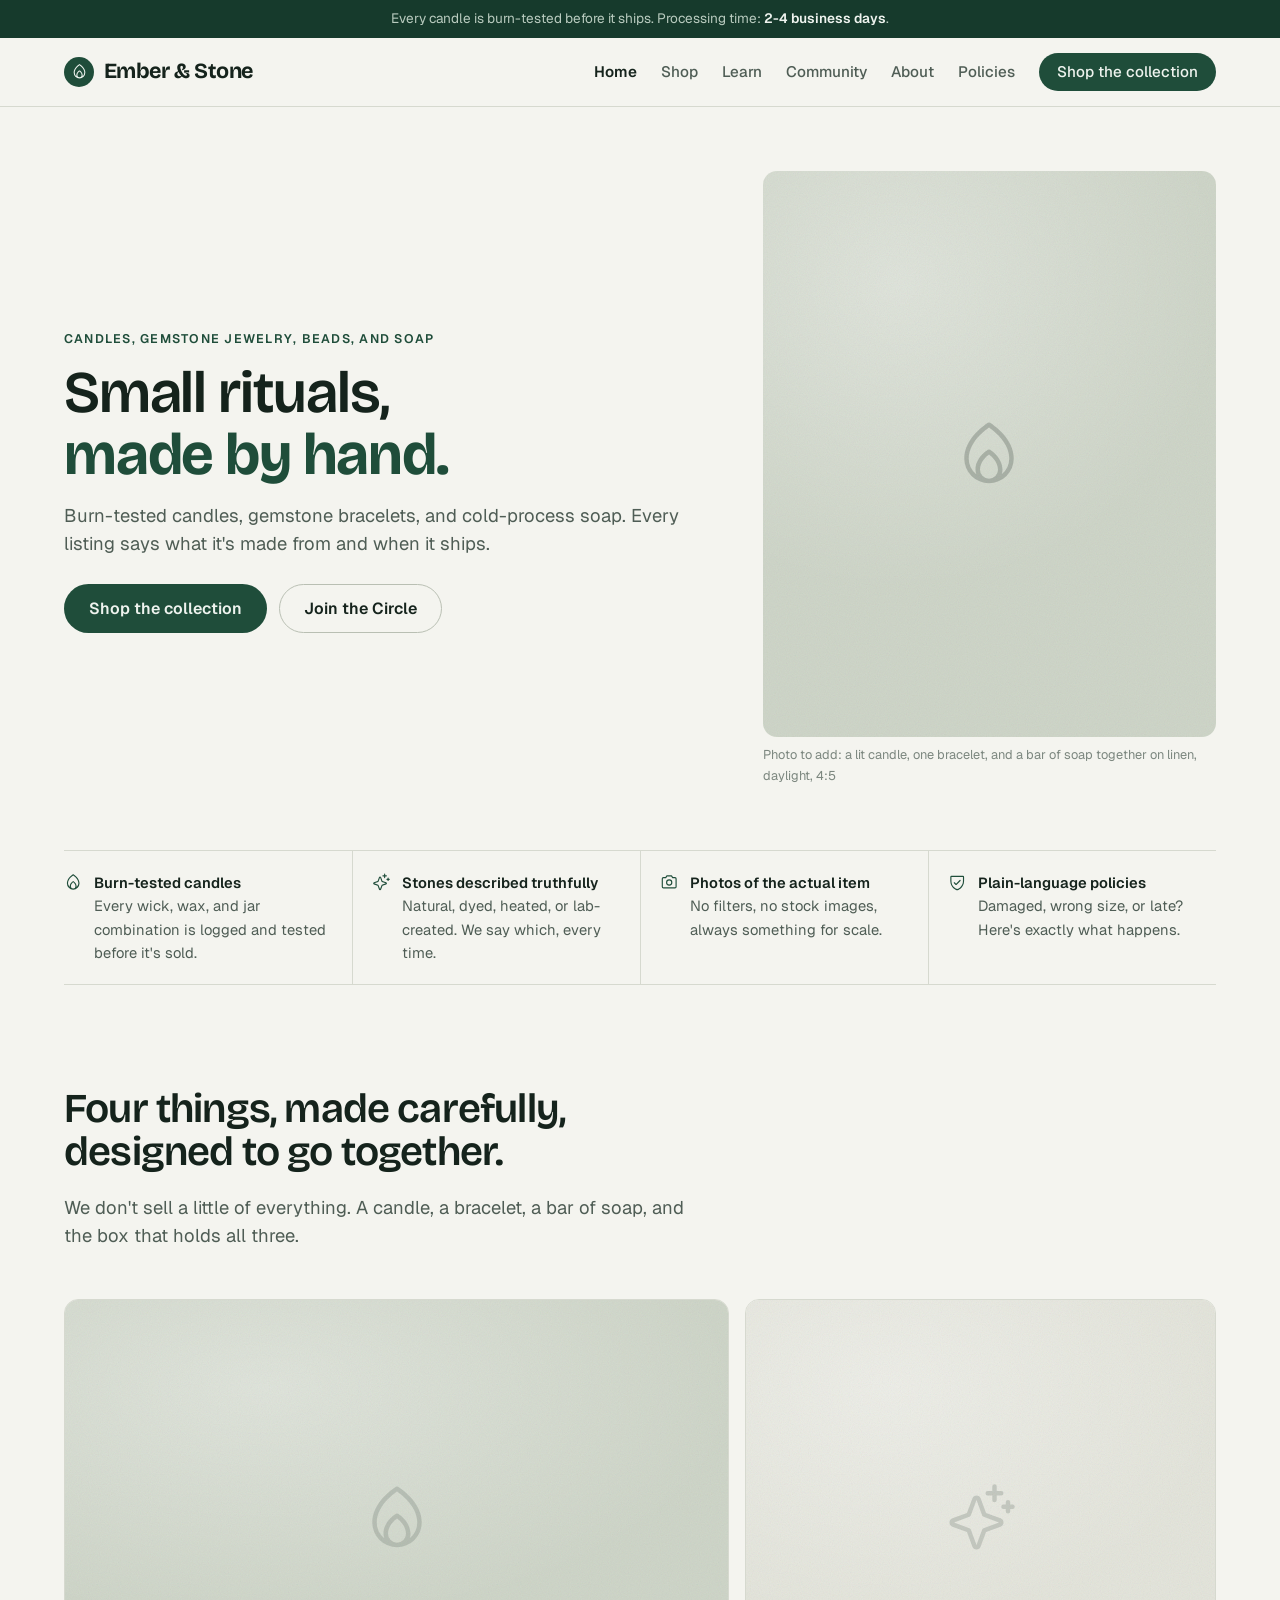
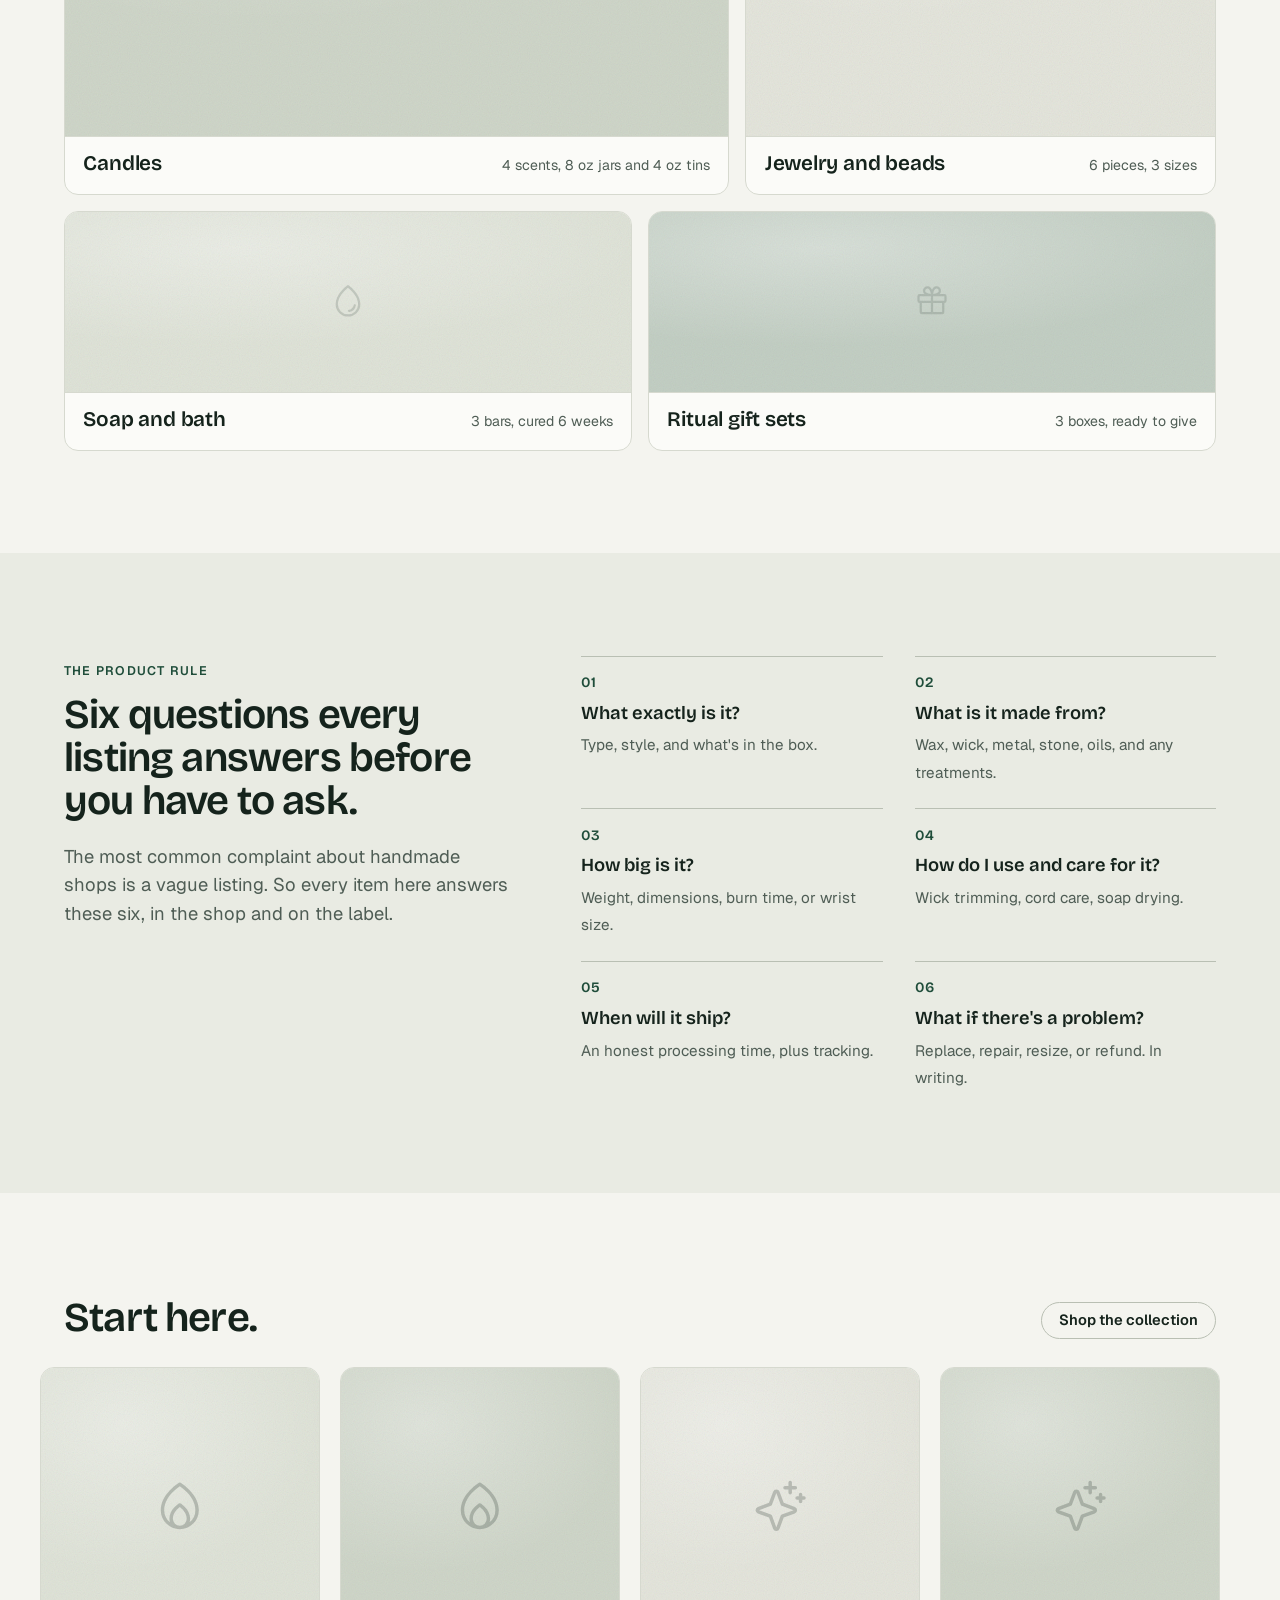
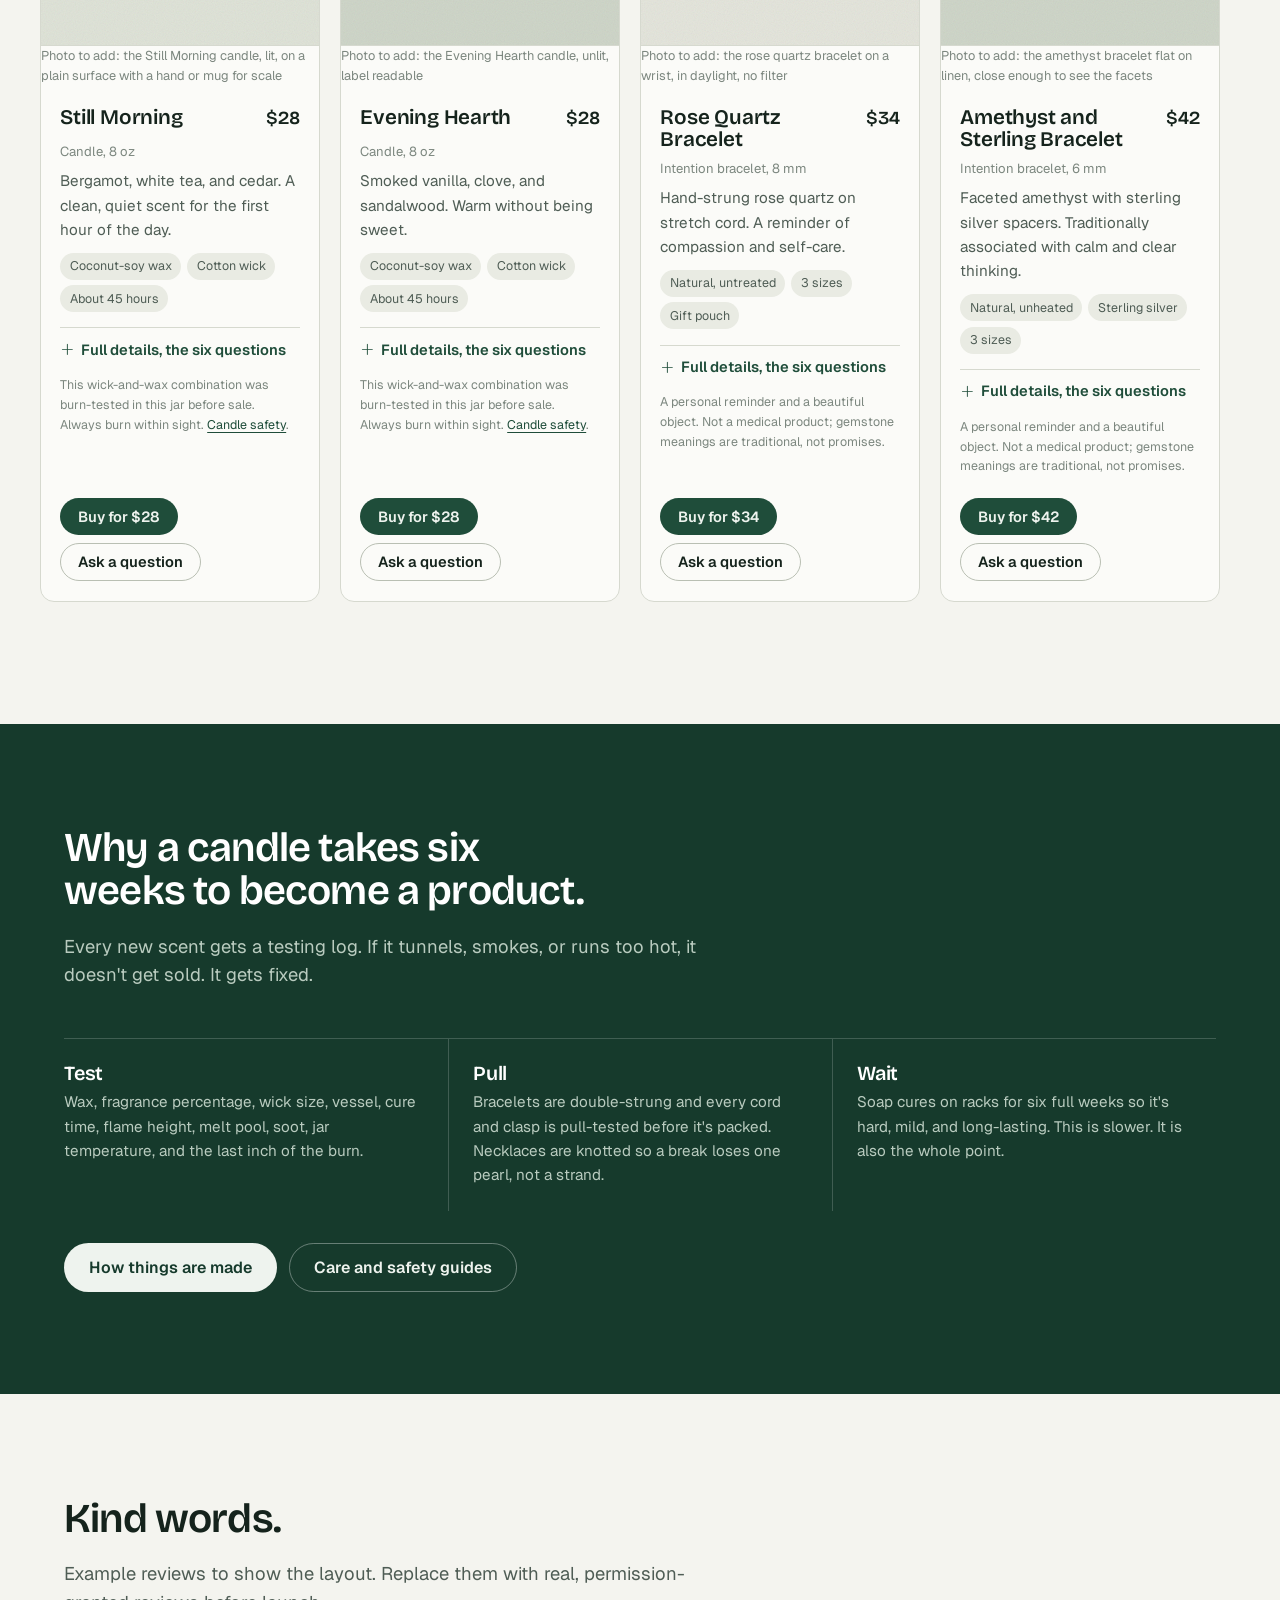
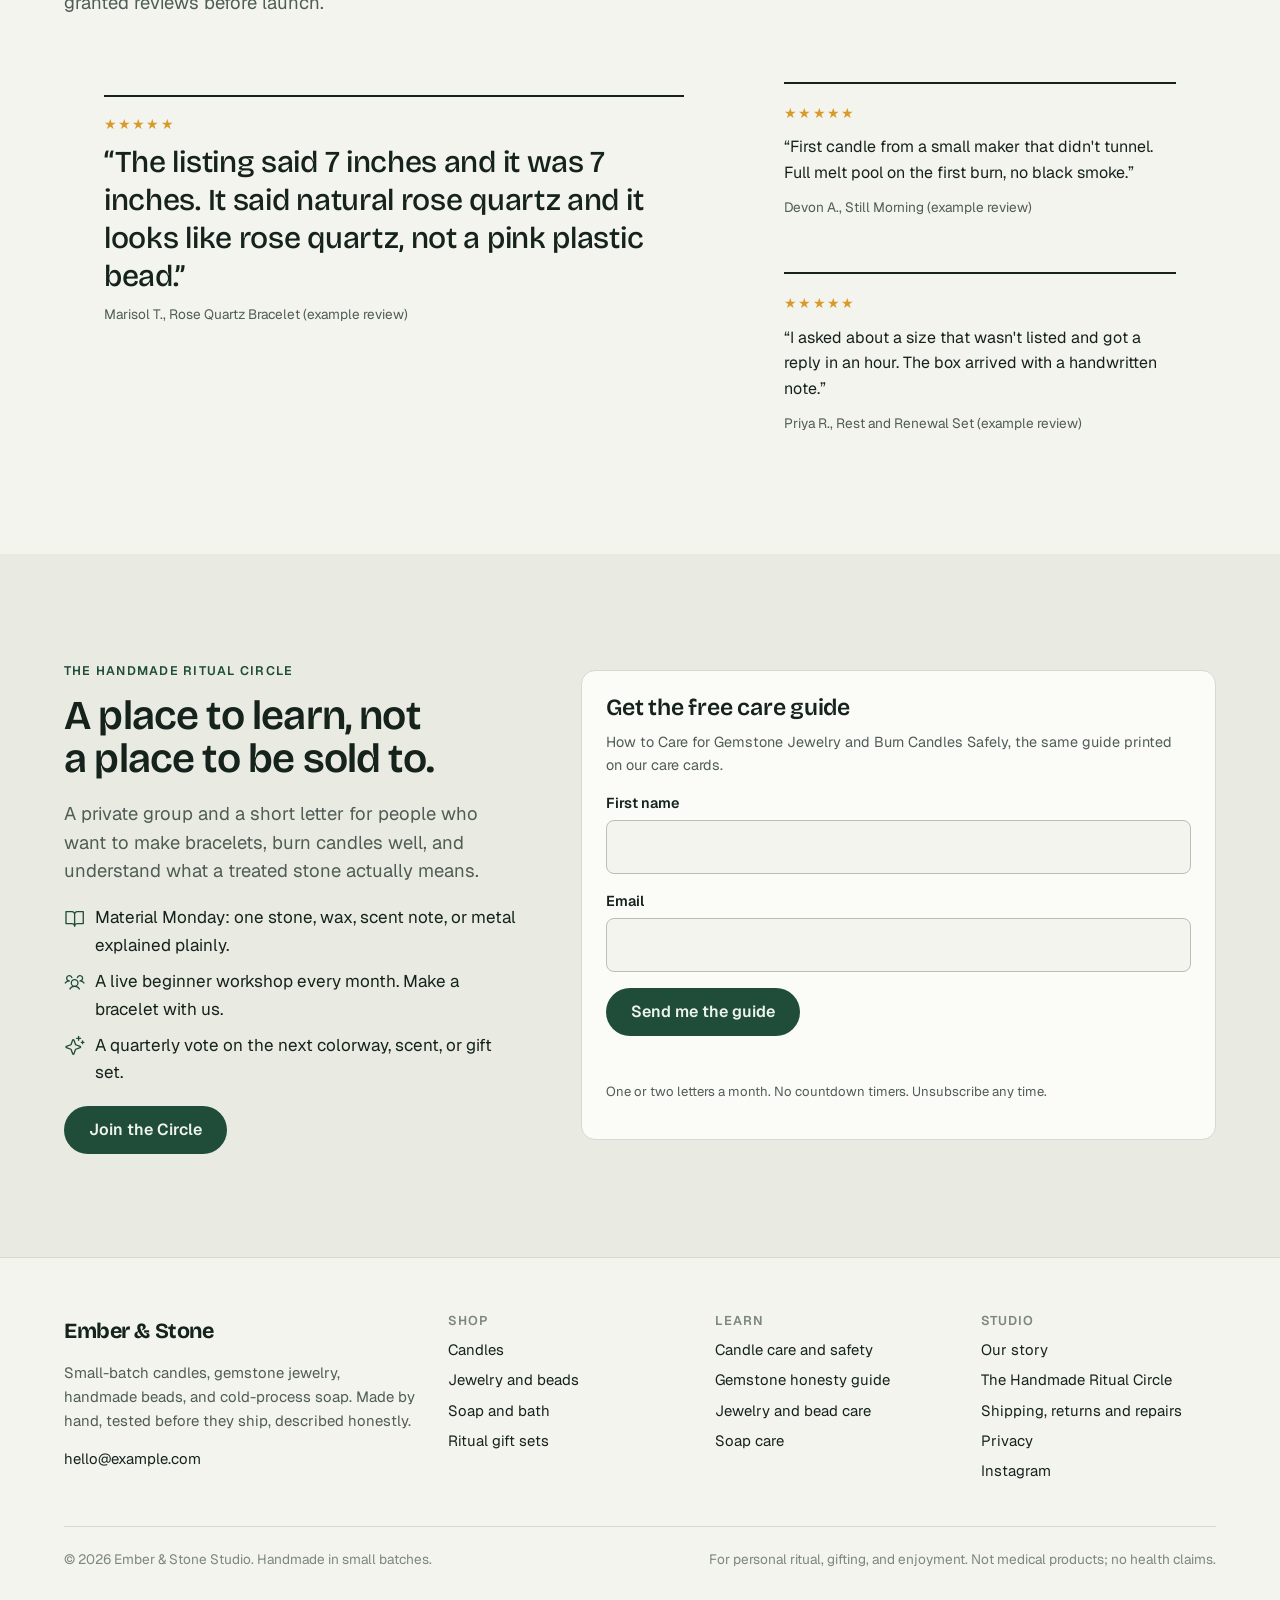
==== commit 3156caa3: "Redesign Ember & Stone site against the anti-slop frontend checklist Forest-and-bone palette replace" ====
--- a/handmade-ritual/index.html
+++ b/handmade-ritual/index.html
@@ -3,33 +3,32 @@
 <head>
   <meta charset="UTF-8" />
   <meta name="viewport" content="width=device-width, initial-scale=1.0" />
-  <title>Ember &amp; Stone Studio — Handmade candles, gemstone jewelry, beads &amp; soap</title>
+  <title>Ember &amp; Stone Studio</title>
   <meta name="description" content="Burn-tested small-batch candles, honestly described gemstone bracelets, handmade beads, and cold-process soap. Every listing answers what it is, what it&#x27;s made from, and when it ships." />
-  <meta property="og:title" content="Ember &amp; Stone Studio — Handmade candles, gemstone jewelry, beads &amp; soap" />
+  <meta property="og:title" content="Ember &amp; Stone Studio" />
   <meta property="og:description" content="Burn-tested small-batch candles, honestly described gemstone bracelets, handmade beads, and cold-process soap. Every listing answers what it is, what it&#x27;s made from, and when it ships." />
   <meta property="og:type" content="website" />
-  
   <!-- LAUNCH TODO: once the domain exists, add absolute og:image / og:url / canonical (see README). -->
-  <meta name="theme-color" content="#241f1c" />
-  <link rel="icon" href="data:image/svg+xml,%3Csvg xmlns='http://www.w3.org/2000/svg' viewBox='0 0 100 100'%3E%3Ccircle cx='50' cy='50' r='46' fill='%23b8674a'/%3E%3Cpath d='M50 22c-9 12-15 20-15 30a15 15 0 0 0 30 0c0-10-6-18-15-30z' fill='%23fbf6ee'/%3E%3Ccircle cx='50' cy='58' r='6' fill='%23c9a24a'/%3E%3C/svg%3E" />
+  <meta name="theme-color" content="#1f4d3a" />
+  <link rel="icon" href="data:image/svg+xml,%3Csvg xmlns='http://www.w3.org/2000/svg' viewBox='0 0 100 100'%3E%3Ccircle cx='50' cy='50' r='46' fill='%231f4d3a'/%3E%3Cpath d='M50 22c-9 12-15 20-15 30a15 15 0 0 0 30 0c0-10-6-18-15-30z' fill='%23eef3ee'/%3E%3C/svg%3E" />
   <link rel="preconnect" href="https://fonts.googleapis.com" />
   <link rel="preconnect" href="https://fonts.gstatic.com" crossorigin />
-  <link href="https://fonts.googleapis.com/css2?family=Cormorant+Garamond:ital,wght@0,500;0,600;0,700;1,500&family=Work+Sans:wght@400;500;600&display=swap" rel="stylesheet" media="print" onload="this.media='all'" />
-  <noscript><link href="https://fonts.googleapis.com/css2?family=Cormorant+Garamond:ital,wght@0,500;0,600;0,700;1,500&family=Work+Sans:wght@400;500;600&display=swap" rel="stylesheet" /></noscript>
+  <link href="https://fonts.googleapis.com/css2?family=Bricolage+Grotesque:opsz,wght@12..96,500;12..96,600;12..96,700&family=Geist:wght@400;500;600&display=swap" rel="stylesheet" media="print" onload="this.media='all'" />
+  <noscript><link href="https://fonts.googleapis.com/css2?family=Bricolage+Grotesque:opsz,wght@12..96,500;12..96,600;12..96,700&family=Geist:wght@400;500;600&display=swap" rel="stylesheet" /></noscript>
   <link rel="stylesheet" href="styles.css" />
 </head>
 <body>
 <a class="skip" href="#main">Skip to content</a>
-<div class="announce">Every candle is burn-tested before it ships. Current processing time: <strong data-processing>2–4 business days</strong>.</div>
+<div class="announce">Every candle is burn-tested before it ships. Processing time: <strong data-processing>2-4 business days</strong>.</div>
 <header class="site-header">
   <div class="wrap nav">
-    <a class="brand" href="index.html" aria-label="Ember &amp; Stone Studio home">
-      <span class="brand-mark" aria-hidden="true"><svg viewBox='0 0 24 24' fill='#fbf6ee'><path d='M12 2c-4 5-7 8.5-7 12.5a7 7 0 0 0 14 0C19 10.5 16 7 12 2z'/><circle cx='12' cy='15.5' r='2.5' fill='#c9a24a'/></svg></span>
+    <a class="brand" href="index.html" aria-label="Ember and Stone Studio home">
+      <span class="brand-mark"><span class="ph" aria-hidden="true"><svg xmlns="http://www.w3.org/2000/svg" viewBox="0 0 256 256" fill="currentColor"><path d="M173.79,51.48a221.25,221.25,0,0,0-41.67-34.34,8,8,0,0,0-8.24,0A221.25,221.25,0,0,0,82.21,51.48C54.59,80.48,40,112.47,40,144a88,88,0,0,0,176,0C216,112.47,201.41,80.48,173.79,51.48ZM96,184c0-27.67,22.53-47.28,32-54.3,9.48,7,32,26.63,32,54.3a32,32,0,0,1-64,0Zm77.27,15.93A47.8,47.8,0,0,0,176,184c0-44-42.09-69.79-43.88-70.86a8,8,0,0,0-8.24,0C122.09,114.21,80,140,80,184a47.8,47.8,0,0,0,2.73,15.93A71.88,71.88,0,0,1,56,144c0-34.41,20.4-63.15,37.52-81.19A216.21,216.21,0,0,1,128,33.54a215.77,215.77,0,0,1,34.48,29.27C193.49,95.5,200,125,200,144A71.88,71.88,0,0,1,173.27,199.93Z"/></svg></span></span>
       Ember &amp; Stone
     </a>
-    <button class="nav-toggle" aria-expanded="false" aria-controls="nav-links">Menu</button>
+    <button class="nav-toggle" aria-expanded="false" aria-controls="nav-links"><span class="ph" aria-hidden="true"><svg xmlns="http://www.w3.org/2000/svg" viewBox="0 0 256 256" fill="currentColor"><path d="M224,128a8,8,0,0,1-8,8H40a8,8,0,0,1,0-16H216A8,8,0,0,1,224,128ZM40,72H216a8,8,0,0,0,0-16H40a8,8,0,0,0,0,16ZM216,184H40a8,8,0,0,0,0,16H216a8,8,0,0,0,0-16Z"/></svg></span> Menu</button>
     <ul class="nav-links" id="nav-links">
-      <li><a href="index.html" aria-current="page">Home</a></li><li><a href="shop.html">Shop</a></li><li><a href="learn.html">Learn</a></li><li><a href="community.html">Community</a></li><li><a href="about.html">About</a></li><li><a href="policies.html">Policies</a></li>
+      <li><a href="index.html" data-page="home" aria-current="page">Home</a></li><li><a href="shop.html" data-page="shop">Shop</a></li><li><a href="learn.html" data-page="learn">Learn</a></li><li><a href="community.html" data-page="community">Community</a></li><li><a href="about.html" data-page="about">About</a></li><li><a href="policies.html" data-page="policies">Policies</a></li>
       <li><a class="btn btn-primary btn-sm" data-shop-link href="#">Shop the collection</a></li>
     </ul>
   </div>
@@ -39,318 +38,290 @@
 <section class="hero">
   <div class="wrap hero-grid">
     <div>
-      <span class="eyebrow">Handmade candles · gemstone jewelry · beads · soap</span>
-      <h1>Small rituals, <em>made by hand</em> and described honestly.</h1>
-      <p class="lede">Burn-tested candles, hand-strung intention bracelets, and cold-process soap for the quiet hour, the thank-you, and the fresh start. Every listing tells you exactly what it is, what it's made from, and when it ships.</p>
+      <span class="eyebrow">Candles, gemstone jewelry, beads, and soap</span>
+      <h1>Small rituals, <strong>made by hand.</strong></h1>
+      <p class="lede">Burn-tested candles, gemstone bracelets, and cold-process soap. Every listing says what it's made from and when it ships.</p>
       <div class="btn-row">
         <a class="btn btn-primary" href="shop.html">Shop the collection</a>
-        <a class="btn btn-ghost" href="community.html">Join the Handmade Ritual Circle</a>
-      </div>
-      <p class="hero-note">Made in small batches. Current processing time: <strong data-processing>2–4 business days</strong>.</p>
-    </div>
-    <div class="hero-art">
-      <svg viewBox='0 0 400 500' role='img' aria-label='Illustration of a lit candle, a gemstone bracelet, and a bar of soap arranged on linen'>
-<defs><linearGradient id='hero' x1='0' y1='0' x2='1' y2='1'><stop offset='0' stop-color='#f3e6d8'/><stop offset='1' stop-color='#d9c0b0'/></linearGradient>
-<radialGradient id='herog' cx='.5' cy='.35' r='.5'><stop offset='0' stop-color='#f6c46a' stop-opacity='.5'/><stop offset='1' stop-color='#f6c46a' stop-opacity='0'/></radialGradient></defs>
-<rect width='400' height='500' fill='url(#hero)'/>
-<rect width='400' height='500' fill='url(#herog)'/>
-<ellipse cx='200' cy='430' rx='170' ry='22' fill='rgba(0,0,0,0.08)'/>
-<rect x='120' y='220' width='150' height='200' rx='18' fill='#b8674a'/>
-<rect x='131' y='238' width='128' height='170' rx='12' fill='#f6e9d6' opacity='.9'/>
-<rect x='120' y='220' width='150' height='28' rx='14' fill='rgba(255,255,255,.25)'/>
-<rect x='192' y='185' width='6' height='55' rx='3' fill='#4a3b32'/>
-<path d='M195 130c-15 20-26 33-26 48a26 26 0 0 0 52 0c0-15-11-28-26-48z' fill='#f0a94b'/>
-<path d='M195 155c-7 10-13 17-13 24a13 13 0 0 0 26 0c0-7-6-14-13-24z' fill='#fbe5a8'/>
-<rect x='150' y='300' width='90' height='40' rx='5' fill='rgba(255,255,255,.55)'/><rect x='165' y='312' width='60' height='5' rx='2' fill='#b8674a' opacity='.6'/><rect x='175' y='323' width='40' height='4' rx='2' fill='#b8674a' opacity='.4'/>
-<g transform='translate(60 360)'><circle cx='48.0' cy='0.0' r='11' fill='#c9a24a'/><circle cx='43.2' cy='13.0' r='11' fill='#e6b8b0'/><circle cx='29.9' cy='23.5' r='11' fill='#e6b8b0'/><circle cx='10.7' cy='29.2' r='11' fill='#e6b8b0'/><circle cx='-10.7' cy='29.2' r='11' fill='#e6b8b0'/><circle cx='-29.9' cy='23.5' r='11' fill='#e6b8b0'/><circle cx='-43.2' cy='13.0' r='11' fill='#e6b8b0'/><circle cx='-48.0' cy='0.0' r='11' fill='#c9a24a'/><circle cx='-43.2' cy='-13.0' r='11' fill='#e6b8b0'/><circle cx='-29.9' cy='-23.5' r='11' fill='#e6b8b0'/><circle cx='-10.7' cy='-29.2' r='11' fill='#e6b8b0'/><circle cx='10.7' cy='-29.2' r='11' fill='#e6b8b0'/><circle cx='29.9' cy='-23.5' r='11' fill='#e6b8b0'/><circle cx='43.2' cy='-13.0' r='11' fill='#e6b8b0'/></g>
-<g transform='translate(300 385) rotate(-12)'><rect x='-50' y='-30' width='100' height='60' rx='14' fill='#e8d9bf'/><path d='M-38-10c20-16 40 16 60 0s20-6 30 4' fill='none' stroke='#b99a6a' stroke-width='6' stroke-linecap='round' opacity='.7'/></g>
-</svg>
-      <div class="hero-badge"><strong>Photo goes here</strong>Swap this illustration for a real, unfiltered photo of your products. See README.</div>
-    </div>
+        <a class="btn btn-ghost" href="community.html">Join the Circle</a>
+      </div>
+    </div>
+    <figure class=""><div class="photo tone-2"><span class="ph" aria-hidden="true"><svg xmlns="http://www.w3.org/2000/svg" viewBox="0 0 256 256" fill="currentColor"><path d="M173.79,51.48a221.25,221.25,0,0,0-41.67-34.34,8,8,0,0,0-8.24,0A221.25,221.25,0,0,0,82.21,51.48C54.59,80.48,40,112.47,40,144a88,88,0,0,0,176,0C216,112.47,201.41,80.48,173.79,51.48ZM96,184c0-27.67,22.53-47.28,32-54.3,9.48,7,32,26.63,32,54.3a32,32,0,0,1-64,0Zm77.27,15.93A47.8,47.8,0,0,0,176,184c0-44-42.09-69.79-43.88-70.86a8,8,0,0,0-8.24,0C122.09,114.21,80,140,80,184a47.8,47.8,0,0,0,2.73,15.93A71.88,71.88,0,0,1,56,144c0-34.41,20.4-63.15,37.52-81.19A216.21,216.21,0,0,1,128,33.54a215.77,215.77,0,0,1,34.48,29.27C193.49,95.5,200,125,200,144A71.88,71.88,0,0,1,173.27,199.93Z"/></svg></span></div><figcaption>Photo to add: a lit candle, one bracelet, and a bar of soap together on linen, daylight, 4:5</figcaption></figure>
   </div>
 </section>
 
 <section class="wrap">
   <div class="trust">
-    <div><svg viewBox='0 0 24 24' fill='none' stroke='currentColor' stroke-width='1.8' stroke-linecap='round' stroke-linejoin='round' aria-hidden='true'><path d='M12 3c-3 4-6 6.5-6 10.5a6 6 0 0 0 12 0C18 9.5 15 7 12 3z'/><path d='M12 21a3 3 0 0 1-3-3c0-2 3-3 3-5 0 2 3 3 3 5a3 3 0 0 1-3 3z'/></svg><div><strong>Burn-tested candles</strong><span>Every wick, wax, and jar combination is logged and tested before it's sold.</span></div></div>
-    <div><svg viewBox='0 0 24 24' fill='none' stroke='currentColor' stroke-width='1.8' stroke-linecap='round' stroke-linejoin='round' aria-hidden='true'><path d='M6 3h12l4 6-10 12L2 9z'/><path d='M2 9h20M9 3l3 6 3-6M9 9l3 12 3-12'/></svg><div><strong>Stones described truthfully</strong><span>Natural, dyed, heated, or lab-created — we say which, every time.</span></div></div>
-    <div><svg viewBox='0 0 24 24' fill='none' stroke='currentColor' stroke-width='1.8' stroke-linecap='round' stroke-linejoin='round' aria-hidden='true'><path d='M4 8h3l2-3h6l2 3h3v11H4z'/><circle cx='12' cy='13' r='3.5'/></svg><div><strong>Photos of the actual item</strong><span>No filters, no stock images, always something for scale.</span></div></div>
-    <div><svg viewBox='0 0 24 24' fill='none' stroke='currentColor' stroke-width='1.8' stroke-linecap='round' stroke-linejoin='round' aria-hidden='true'><path d='M12 3l8 3v6c0 5-3.5 8-8 9-4.5-1-8-4-8-9V6z'/><path d='M9 12l2 2 4-4'/></svg><div><strong>Plain-language policies</strong><span>Damaged, wrong size, or late? Here's exactly what happens.</span></div></div>
+    <div><span class="ph" aria-hidden="true"><svg xmlns="http://www.w3.org/2000/svg" viewBox="0 0 256 256" fill="currentColor"><path d="M173.79,51.48a221.25,221.25,0,0,0-41.67-34.34,8,8,0,0,0-8.24,0A221.25,221.25,0,0,0,82.21,51.48C54.59,80.48,40,112.47,40,144a88,88,0,0,0,176,0C216,112.47,201.41,80.48,173.79,51.48ZM96,184c0-27.67,22.53-47.28,32-54.3,9.48,7,32,26.63,32,54.3a32,32,0,0,1-64,0Zm77.27,15.93A47.8,47.8,0,0,0,176,184c0-44-42.09-69.79-43.88-70.86a8,8,0,0,0-8.24,0C122.09,114.21,80,140,80,184a47.8,47.8,0,0,0,2.73,15.93A71.88,71.88,0,0,1,56,144c0-34.41,20.4-63.15,37.52-81.19A216.21,216.21,0,0,1,128,33.54a215.77,215.77,0,0,1,34.48,29.27C193.49,95.5,200,125,200,144A71.88,71.88,0,0,1,173.27,199.93Z"/></svg></span><div><strong>Burn-tested candles</strong><span>Every wick, wax, and jar combination is logged and tested before it's sold.</span></div></div>
+    <div><span class="ph" aria-hidden="true"><svg xmlns="http://www.w3.org/2000/svg" viewBox="0 0 256 256" fill="currentColor"><path d="M197.58,129.06,146,110l-19-51.62a15.92,15.92,0,0,0-29.88,0L78,110l-51.62,19a15.92,15.92,0,0,0,0,29.88L78,178l19,51.62a15.92,15.92,0,0,0,29.88,0L146,178l51.62-19a15.92,15.92,0,0,0,0-29.88ZM137,164.22a8,8,0,0,0-4.74,4.74L112,223.85,91.78,169A8,8,0,0,0,87,164.22L32.15,144,87,123.78A8,8,0,0,0,91.78,119L112,64.15,132.22,119a8,8,0,0,0,4.74,4.74L191.85,144ZM144,40a8,8,0,0,1,8-8h16V16a8,8,0,0,1,16,0V32h16a8,8,0,0,1,0,16H184V64a8,8,0,0,1-16,0V48H152A8,8,0,0,1,144,40ZM248,88a8,8,0,0,1-8,8h-8v8a8,8,0,0,1-16,0V96h-8a8,8,0,0,1,0-16h8V72a8,8,0,0,1,16,0v8h8A8,8,0,0,1,248,88Z"/></svg></span><div><strong>Stones described truthfully</strong><span>Natural, dyed, heated, or lab-created. We say which, every time.</span></div></div>
+    <div><span class="ph" aria-hidden="true"><svg xmlns="http://www.w3.org/2000/svg" viewBox="0 0 256 256" fill="currentColor"><path d="M208,56H180.28L166.65,35.56A8,8,0,0,0,160,32H96a8,8,0,0,0-6.65,3.56L75.71,56H48A24,24,0,0,0,24,80V192a24,24,0,0,0,24,24H208a24,24,0,0,0,24-24V80A24,24,0,0,0,208,56Zm8,136a8,8,0,0,1-8,8H48a8,8,0,0,1-8-8V80a8,8,0,0,1,8-8H80a8,8,0,0,0,6.66-3.56L100.28,48h55.43l13.63,20.44A8,8,0,0,0,176,72h32a8,8,0,0,1,8,8ZM128,88a44,44,0,1,0,44,44A44.05,44.05,0,0,0,128,88Zm0,72a28,28,0,1,1,28-28A28,28,0,0,1,128,160Z"/></svg></span><div><strong>Photos of the actual item</strong><span>No filters, no stock images, always something for scale.</span></div></div>
+    <div><span class="ph" aria-hidden="true"><svg xmlns="http://www.w3.org/2000/svg" viewBox="0 0 256 256" fill="currentColor"><path d="M208,40H48A16,16,0,0,0,32,56v56c0,52.72,25.52,84.67,46.93,102.19,23.06,18.86,46,25.26,47,25.53a8,8,0,0,0,4.2,0c1-.27,23.91-6.67,47-25.53C198.48,196.67,224,164.72,224,112V56A16,16,0,0,0,208,40Zm0,72c0,37.07-13.66,67.16-40.6,89.42A129.3,129.3,0,0,1,128,223.62a128.25,128.25,0,0,1-38.92-21.81C61.82,179.51,48,149.3,48,112l0-56,160,0ZM82.34,141.66a8,8,0,0,1,11.32-11.32L112,148.69l50.34-50.35a8,8,0,0,1,11.32,11.32l-56,56a8,8,0,0,1-11.32,0Z"/></svg></span><div><strong>Plain-language policies</strong><span>Damaged, wrong size, or late? Here's exactly what happens.</span></div></div>
   </div>
 </section>
 
 <section class="section">
   <div class="wrap">
     <div class="section-head">
-      <span class="eyebrow">Four collections, one look</span>
-      <h2>Made to be given, kept, and used well.</h2>
-      <p class="lede">We don't sell a little of everything. We make four things carefully, and they're designed to go together.</p>
-    </div>
-    <div class="grid grid-4">
-      <a class="collection" href="shop.html#candles"><div class="art"><svg viewBox='0 0 400 400' role='img' aria-label='Illustration of a handmade candle in an amber glass jar'><defs><linearGradient id='c1' x1='0' y1='0' x2='1' y2='1'><stop offset='0' stop-color='#f3e4d6'/><stop offset='1' stop-color='#e6c9b8'/></linearGradient></defs><rect width='400' height='400' fill='url(#c1)'/>
-<ellipse cx='200' cy='330' rx='120' ry='16' fill='rgba(0,0,0,0.08)'/>
-<rect x='120' y='150' width='160' height='180' rx='18' fill='#b8674a'/>
-<rect x='132' y='168' width='136' height='150' rx='12' fill='#f6e9d6' opacity='.9'/>
-<rect x='120' y='150' width='160' height='30' rx='14' fill='rgba(255,255,255,.25)'/>
-<rect x='197' y='118' width='6' height='52' rx='3' fill='#4a3b32'/>
-<path d='M200 70c-14 18-24 30-24 44a24 24 0 0 0 48 0c0-14-10-26-24-44z' fill='#f0a94b'/>
-<path d='M200 92c-7 9-12 15-12 22a12 12 0 0 0 24 0c0-7-5-13-12-22z' fill='#fbe5a8'/>
-<circle cx='200' cy='110' r='70' fill='#f6c46a' opacity='.18'/>
-<rect x='150' y='215' width='100' height='44' rx='6' fill='rgba(255,255,255,.55)'/>
-<rect x='168' y='228' width='64' height='5' rx='2' fill='#b8674a' opacity='.6'/><rect x='178' y='240' width='44' height='4' rx='2' fill='#b8674a' opacity='.4'/>
-</svg></div><div class="body"><h3>Candles</h3><p>Coconut-soy, cotton wick, calm scent profiles. 8 oz jars and 4 oz tins.</p><span class="go">Shop candles →</span></div></a>
-      <a class="collection" href="shop.html#jewelry"><div class="art"><svg viewBox='0 0 400 400' role='img' aria-label='Illustration of a beaded gemstone bracelet'><defs><linearGradient id='c2' x1='0' y1='0' x2='1' y2='1'><stop offset='0' stop-color='#efe3e6'/><stop offset='1' stop-color='#e0cdd2'/></linearGradient></defs><rect width='400' height='400' fill='url(#c2)'/>
-<circle cx='200' cy='200' r='105' fill='none' stroke='rgba(0,0,0,.12)' stroke-width='4'/><circle cx='305.0' cy='200.0' r='19' fill='#c9a24a'/><circle cx='299.0' cy='194.0' r='6' fill='rgba(255,255,255,.45)'/><circle cx='298.7' cy='235.9' r='19' fill='#e6b8b0'/><circle cx='292.7' cy='229.9' r='6' fill='rgba(255,255,255,.45)'/><circle cx='280.4' cy='267.5' r='19' fill='#e6b8b0'/><circle cx='274.4' cy='261.5' r='6' fill='rgba(255,255,255,.45)'/><circle cx='252.5' cy='290.9' r='19' fill='#e6b8b0'/><circle cx='246.5' cy='284.9' r='6' fill='rgba(255,255,255,.45)'/><circle cx='218.2' cy='303.4' r='19' fill='#e6b8b0'/><circle cx='212.2' cy='297.4' r='6' fill='rgba(255,255,255,.45)'/><circle cx='181.8' cy='303.4' r='19' fill='#e6b8b0'/><circle cx='175.8' cy='297.4' r='6' fill='rgba(255,255,255,.45)'/><circle cx='147.5' cy='290.9' r='19' fill='#c9a24a'/><circle cx='141.5' cy='284.9' r='6' fill='rgba(255,255,255,.45)'/><circle cx='119.6' cy='267.5' r='19' fill='#e6b8b0'/><circle cx='113.6' cy='261.5' r='6' fill='rgba(255,255,255,.45)'/><circle cx='101.3' cy='235.9' r='19' fill='#e6b8b0'/><circle cx='95.3' cy='229.9' r='6' fill='rgba(255,255,255,.45)'/><circle cx='95.0' cy='200.0' r='19' fill='#e6b8b0'/><circle cx='89.0' cy='194.0' r='6' fill='rgba(255,255,255,.45)'/><circle cx='101.3' cy='164.1' r='19' fill='#e6b8b0'/><circle cx='95.3' cy='158.1' r='6' fill='rgba(255,255,255,.45)'/><circle cx='119.6' cy='132.5' r='19' fill='#e6b8b0'/><circle cx='113.6' cy='126.5' r='6' fill='rgba(255,255,255,.45)'/><circle cx='147.5' cy='109.1' r='19' fill='#c9a24a'/><circle cx='141.5' cy='103.1' r='6' fill='rgba(255,255,255,.45)'/><circle cx='181.8' cy='96.6' r='19' fill='#e6b8b0'/><circle cx='175.8' cy='90.6' r='6' fill='rgba(255,255,255,.45)'/><circle cx='218.2' cy='96.6' r='19' fill='#e6b8b0'/><circle cx='212.2' cy='90.6' r='6' fill='rgba(255,255,255,.45)'/><circle cx='252.5' cy='109.1' r='19' fill='#e6b8b0'/><circle cx='246.5' cy='103.1' r='6' fill='rgba(255,255,255,.45)'/><circle cx='280.4' cy='132.5' r='19' fill='#e6b8b0'/><circle cx='274.4' cy='126.5' r='6' fill='rgba(255,255,255,.45)'/><circle cx='298.7' cy='164.1' r='19' fill='#e6b8b0'/><circle cx='292.7' cy='158.1' r='6' fill='rgba(255,255,255,.45)'/></svg></div><div class="body"><h3>Jewelry &amp; beads</h3><p>Intention bracelets, a pearl strand, lampwork charms, and a beginner kit.</p><span class="go">Shop jewelry →</span></div></a>
-      <a class="collection" href="shop.html#soap"><div class="art"><svg viewBox='0 0 400 400' role='img' aria-label='Illustration of a handmade bar of soap'><defs><linearGradient id='c3' x1='0' y1='0' x2='1' y2='1'><stop offset='0' stop-color='#e9ede4'/><stop offset='1' stop-color='#d3dccb'/></linearGradient></defs><rect width='400' height='400' fill='url(#c3)'/>
-<ellipse cx='200' cy='300' rx='125' ry='16' fill='rgba(0,0,0,0.08)'/>
-<rect x='90' y='150' width='220' height='130' rx='26' fill='#e8d9bf'/>
-<path d='M110 190c40-30 80 30 120 0s60-10 70 10' fill='none' stroke='#b99a6a' stroke-width='10' stroke-linecap='round' opacity='.7'/>
-<path d='M110 235c40-30 80 30 120 0s60-10 70 10' fill='none' stroke='#b99a6a' stroke-width='8' stroke-linecap='round' opacity='.45'/>
-<rect x='90' y='150' width='220' height='30' rx='20' fill='rgba(255,255,255,.35)'/>
-<circle cx='120' cy='120' r='14' fill='rgba(255,255,255,.7)'/><circle cx='150' cy='100' r='8' fill='rgba(255,255,255,.7)'/><circle cx='300' cy='125' r='10' fill='rgba(255,255,255,.7)'/>
-</svg></div><div class="body"><h3>Soap &amp; bath</h3><p>Cold-process bars cured six weeks. Full ingredients on every wrapper.</p><span class="go">Shop soap →</span></div></a>
-      <a class="collection" href="shop.html#sets"><div class="art"><svg viewBox='0 0 400 400' role='img' aria-label='Illustration of a gift box holding a candle, a bracelet, and a card'><defs><linearGradient id='c4' x1='0' y1='0' x2='1' y2='1'><stop offset='0' stop-color='#f1e6da'/><stop offset='1' stop-color='#dfcbbd'/></linearGradient></defs><rect width='400' height='400' fill='url(#c4)'/>
-<ellipse cx='200' cy='330' rx='150' ry='18' fill='rgba(0,0,0,0.08)'/>
-<rect x='70' y='170' width='260' height='150' rx='16' fill='#7a8c73'/>
-<rect x='60' y='150' width='280' height='40' rx='12' fill='#8d9f86'/>
-<rect x='190' y='150' width='20' height='170' fill='#e9c8c0'/>
-<rect x='60' y='163' width='280' height='16' fill='#e9c8c0'/>
-<path d='M200 150c-30-40-70-30-60 0 10 20 40 10 60 0zm0 0c30-40 70-30 60 0-10 20-40 10-60 0z' fill='#e9c8c0'/>
-<rect x='95' y='90' width='70' height='80' rx='10' fill='#b8674a'/><rect x='104' y='100' width='52' height='60' rx='8' fill='#f6e9d6'/><rect x='127' y='72' width='5' height='30' fill='#4a3b32'/><path d='M130 50c-8 10-13 17-13 24a13 13 0 0 0 26 0c0-7-5-14-13-24z' fill='#f0a94b'/>
-<circle cx='265' cy='120' r='40' fill='none' stroke='#e6b8b0' stroke-width='16' stroke-dasharray='14 6'/>
-</svg></div><div class="body"><h3>Ritual gift sets</h3><p>A candle, a bracelet, an intention card, and a care card. Ready to give.</p><span class="go">Shop sets →</span></div></a>
+      <h2>Four things, made carefully, designed to go together.</h2>
+      <p class="lede">We don't sell a little of everything. A candle, a bracelet, a bar of soap, and the box that holds all three.</p>
+    </div>
+    <div class="bento">
+      <a class="tile big" href="shop.html#candles" data-reveal><div class="photo tone-2"><span class="ph" aria-hidden="true"><svg xmlns="http://www.w3.org/2000/svg" viewBox="0 0 256 256" fill="currentColor"><path d="M173.79,51.48a221.25,221.25,0,0,0-41.67-34.34,8,8,0,0,0-8.24,0A221.25,221.25,0,0,0,82.21,51.48C54.59,80.48,40,112.47,40,144a88,88,0,0,0,176,0C216,112.47,201.41,80.48,173.79,51.48ZM96,184c0-27.67,22.53-47.28,32-54.3,9.48,7,32,26.63,32,54.3a32,32,0,0,1-64,0Zm77.27,15.93A47.8,47.8,0,0,0,176,184c0-44-42.09-69.79-43.88-70.86a8,8,0,0,0-8.24,0C122.09,114.21,80,140,80,184a47.8,47.8,0,0,0,2.73,15.93A71.88,71.88,0,0,1,56,144c0-34.41,20.4-63.15,37.52-81.19A216.21,216.21,0,0,1,128,33.54a215.77,215.77,0,0,1,34.48,29.27C193.49,95.5,200,125,200,144A71.88,71.88,0,0,1,173.27,199.93Z"/></svg></span></div><div class="body"><h3>Candles</h3><span>4 scents, 8 oz jars and 4 oz tins</span></div></a>
+      <a class="tile tall" href="shop.html#jewelry" data-reveal><div class="photo tone-3"><span class="ph" aria-hidden="true"><svg xmlns="http://www.w3.org/2000/svg" viewBox="0 0 256 256" fill="currentColor"><path d="M197.58,129.06,146,110l-19-51.62a15.92,15.92,0,0,0-29.88,0L78,110l-51.62,19a15.92,15.92,0,0,0,0,29.88L78,178l19,51.62a15.92,15.92,0,0,0,29.88,0L146,178l51.62-19a15.92,15.92,0,0,0,0-29.88ZM137,164.22a8,8,0,0,0-4.74,4.74L112,223.85,91.78,169A8,8,0,0,0,87,164.22L32.15,144,87,123.78A8,8,0,0,0,91.78,119L112,64.15,132.22,119a8,8,0,0,0,4.74,4.74L191.85,144ZM144,40a8,8,0,0,1,8-8h16V16a8,8,0,0,1,16,0V32h16a8,8,0,0,1,0,16H184V64a8,8,0,0,1-16,0V48H152A8,8,0,0,1,144,40ZM248,88a8,8,0,0,1-8,8h-8v8a8,8,0,0,1-16,0V96h-8a8,8,0,0,1,0-16h8V72a8,8,0,0,1,16,0v8h8A8,8,0,0,1,248,88Z"/></svg></span></div><div class="body"><h3>Jewelry and beads</h3><span>6 pieces, 3 sizes</span></div></a>
+      <a class="tile wide" href="shop.html#soap" data-reveal><div class="photo"><span class="ph" aria-hidden="true"><svg xmlns="http://www.w3.org/2000/svg" viewBox="0 0 256 256" fill="currentColor"><path d="M174,47.75a254.19,254.19,0,0,0-41.45-38.3,8,8,0,0,0-9.18,0A254.19,254.19,0,0,0,82,47.75C54.51,79.32,40,112.6,40,144a88,88,0,0,0,176,0C216,112.6,201.49,79.32,174,47.75ZM128,216a72.08,72.08,0,0,1-72-72c0-57.23,55.47-105,72-118,16.53,13,72,60.75,72,118A72.08,72.08,0,0,1,128,216Zm55.89-62.66a57.6,57.6,0,0,1-46.56,46.55A8.75,8.75,0,0,1,136,200a8,8,0,0,1-1.32-15.89c16.57-2.79,30.63-16.85,33.44-33.45a8,8,0,0,1,15.78,2.68Z"/></svg></span></div><div class="body"><h3>Soap and bath</h3><span>3 bars, cured 6 weeks</span></div></a>
+      <a class="tile wide" href="shop.html#sets" data-reveal><div class="photo tone-4"><span class="ph" aria-hidden="true"><svg xmlns="http://www.w3.org/2000/svg" viewBox="0 0 256 256" fill="currentColor"><path d="M216,72H180.92c.39-.33.79-.65,1.17-1A29.53,29.53,0,0,0,192,49.57,32.62,32.62,0,0,0,158.44,16,29.53,29.53,0,0,0,137,25.91a54.94,54.94,0,0,0-9,14.48,54.94,54.94,0,0,0-9-14.48A29.53,29.53,0,0,0,97.56,16,32.62,32.62,0,0,0,64,49.57,29.53,29.53,0,0,0,73.91,71c.38.33.78.65,1.17,1H40A16,16,0,0,0,24,88v32a16,16,0,0,0,16,16v64a16,16,0,0,0,16,16H200a16,16,0,0,0,16-16V136a16,16,0,0,0,16-16V88A16,16,0,0,0,216,72ZM149,36.51a13.69,13.69,0,0,1,10-4.5h.49A16.62,16.62,0,0,1,176,49.08a13.69,13.69,0,0,1-4.5,10c-9.49,8.4-25.24,11.36-35,12.4C137.7,60.89,141,45.5,149,36.51Zm-64.09.36A16.63,16.63,0,0,1,96.59,32h.49a13.69,13.69,0,0,1,10,4.5c8.39,9.48,11.35,25.2,12.39,34.92-9.72-1-25.44-4-34.92-12.39a13.69,13.69,0,0,1-4.5-10A16.6,16.6,0,0,1,84.87,36.87ZM40,88h80v32H40Zm16,48h64v64H56Zm144,64H136V136h64Zm16-80H136V88h80v32Z"/></svg></span></div><div class="body"><h3>Ritual gift sets</h3><span>3 boxes, ready to give</span></div></a>
     </div>
   </div>
 </section>
 
 <section class="section alt">
-  <div class="wrap">
-    <div class="section-head">
+  <div class="wrap six-wrap">
+    <div>
       <span class="eyebrow">The product rule</span>
       <h2>Six questions every listing answers before you have to ask.</h2>
-      <p class="lede">The most common complaint about handmade shops is a vague listing. So every item here, in the shop and on the label, answers these six things.</p>
-    </div>
-    <div class="six-grid">
-      <div><strong>What exactly is it?</strong>Type, style, and what's in the box.</div>
-      <div><strong>What is it made from?</strong>Wax, wick, metal, stone, oils, and any treatments.</div>
-      <div><strong>How big is it?</strong>Weight, dimensions, burn time, or wrist size.</div>
-      <div><strong>How do I use or care for it?</strong>Wick trimming, cord care, soap drying.</div>
-      <div><strong>When will it ship?</strong>An honest processing time plus tracking.</div>
-      <div><strong>What if there's a problem?</strong>Replace, repair, resize, or refund. In writing.</div>
-    </div>
+      <p class="lede">The most common complaint about handmade shops is a vague listing. So every item here answers these six, in the shop and on the label.</p>
+    </div>
+    <ol class="six">
+      <li><strong>What exactly is it?</strong><span>Type, style, and what's in the box.</span></li>
+      <li><strong>What is it made from?</strong><span>Wax, wick, metal, stone, oils, and any treatments.</span></li>
+      <li><strong>How big is it?</strong><span>Weight, dimensions, burn time, or wrist size.</span></li>
+      <li><strong>How do I use and care for it?</strong><span>Wick trimming, cord care, soap drying.</span></li>
+      <li><strong>When will it ship?</strong><span>An honest processing time, plus tracking.</span></li>
+      <li><strong>What if there's a problem?</strong><span>Replace, repair, resize, or refund. In writing.</span></li>
+    </ol>
   </div>
 </section>
 
 <section class="section">
   <div class="wrap">
-    <div class="section-head">
-      <span class="eyebrow">Favorites</span>
+    <div class="rail-head">
       <h2>Start here.</h2>
-      <p class="lede">One from each collection. Open "Full details" on any card to see the six questions answered.</p>
-    </div>
-    <div class="grid grid-4">
+      <a class="btn btn-ghost btn-sm" href="shop.html">Shop the collection</a>
+    </div>
+    <div class="rail">
       
-<article class="product" data-collection="candles" id="still-morning">
-  <div class="art"><svg viewBox='0 0 400 400' role='img' aria-label='Illustration of a handmade candle in an amber glass jar'><defs><linearGradient id='g100' x1='0' y1='0' x2='1' y2='1'><stop offset='0' stop-color='#f3e4d6'/><stop offset='1' stop-color='#e6c9b8'/></linearGradient></defs><rect width='400' height='400' fill='url(#g100)'/>
-<ellipse cx='200' cy='330' rx='120' ry='16' fill='rgba(0,0,0,0.08)'/>
-<rect x='120' y='150' width='160' height='180' rx='18' fill='#b8674a'/>
-<rect x='132' y='168' width='136' height='150' rx='12' fill='#f6e9d6' opacity='.9'/>
-<rect x='120' y='150' width='160' height='30' rx='14' fill='rgba(255,255,255,.25)'/>
-<rect x='197' y='118' width='6' height='52' rx='3' fill='#4a3b32'/>
-<path d='M200 70c-14 18-24 30-24 44a24 24 0 0 0 48 0c0-14-10-26-24-44z' fill='#f0a94b'/>
-<path d='M200 92c-7 9-12 15-12 22a12 12 0 0 0 24 0c0-7-5-13-12-22z' fill='#fbe5a8'/>
-<circle cx='200' cy='110' r='70' fill='#f6c46a' opacity='.18'/>
-<rect x='150' y='215' width='100' height='44' rx='6' fill='rgba(255,255,255,.55)'/>
-<rect x='168' y='228' width='64' height='5' rx='2' fill='#b8674a' opacity='.6'/><rect x='178' y='240' width='44' height='4' rx='2' fill='#b8674a' opacity='.4'/>
-</svg><span class="photo-note">Illustration — real photo goes here</span></div>
-  <div class="body">
-    <span class="tag">Candle</span>
-    <h3>Still Morning</h3>
-    <div class="price">$28 <small>· 8 oz</small></div>
-    <p class="summary">Bergamot, white tea, and cedar. A quiet, clean scent for the first hour of the day.</p>
-    <ul class="meta"><li>Coconut-soy wax</li><li>Cotton wick</li><li>~45 hr burn</li></ul>
-    <details>
-      <summary>Full details — the six questions</summary>
-      <ul class="six">
-        <li><b>What it is</b><span>Hand-poured container candle in an amber glass jar with a brass-toned lid.</span></li>
+<article class="product" data-collection="candles">
+  <figure class=""><div class="photo"><span class="ph" aria-hidden="true"><svg xmlns="http://www.w3.org/2000/svg" viewBox="0 0 256 256" fill="currentColor"><path d="M173.79,51.48a221.25,221.25,0,0,0-41.67-34.34,8,8,0,0,0-8.24,0A221.25,221.25,0,0,0,82.21,51.48C54.59,80.48,40,112.47,40,144a88,88,0,0,0,176,0C216,112.47,201.41,80.48,173.79,51.48ZM96,184c0-27.67,22.53-47.28,32-54.3,9.48,7,32,26.63,32,54.3a32,32,0,0,1-64,0Zm77.27,15.93A47.8,47.8,0,0,0,176,184c0-44-42.09-69.79-43.88-70.86a8,8,0,0,0-8.24,0C122.09,114.21,80,140,80,184a47.8,47.8,0,0,0,2.73,15.93A71.88,71.88,0,0,1,56,144c0-34.41,20.4-63.15,37.52-81.19A216.21,216.21,0,0,1,128,33.54a215.77,215.77,0,0,1,34.48,29.27C193.49,95.5,200,125,200,144A71.88,71.88,0,0,1,173.27,199.93Z"/></svg></span></div><figcaption>Photo to add: the Still Morning candle, lit, on a plain surface with a hand or mug for scale</figcaption></figure>
+  <div class="body">
+    <div class="top"><h3>Still Morning</h3><span class="price tnum">$28</span></div>
+    <span class="tag">Candle, 8 oz</span>
+    <p class="summary">Bergamot, white tea, and cedar. A clean, quiet scent for the first hour of the day.</p>
+    <ul class="meta"><li>Coconut-soy wax</li><li>Cotton wick</li><li>About 45 hours</li></ul>
+    <details>
+      <summary><span class="ph" aria-hidden="true"><svg xmlns="http://www.w3.org/2000/svg" viewBox="0 0 256 256" fill="currentColor"><path d="M224,128a8,8,0,0,1-8,8H136v80a8,8,0,0,1-16,0V136H40a8,8,0,0,1,0-16h80V40a8,8,0,0,1,16,0v80h80A8,8,0,0,1,224,128Z"/></svg></span> Full details, the six questions</summary>
+      <ul class="qa">
+        <li><b>What it is</b><span>Hand-poured container candle in an amber glass jar with a lid.</span></li>
         <li><b>Made from</b><span>Coconut-soy wax blend, cotton wick, phthalate-free fragrance oil (bergamot, white tea, cedar).</span></li>
-        <li><b>Size</b><span>8 oz net weight. Jar is 3.2 in tall × 2.9 in wide. Approximately 45 hours of burn time.</span></li>
-        <li><b>Use &amp; care</b><span>Trim wick to ¼ in before each burn. Burn 2–4 hours at a time until the melt pool reaches the edge. Stop at ½ in of wax.</span></li>
-        <li><b>Ships</b><span>Ships in <span data-processing>2–4 business days</span> with tracking. Gift sets ship in a padded box.</span></li>
-        <li><b>If there's a problem</b><span>Arrived damaged or not as described? Message us within 14 days and we replace, repair, or refund. Bracelet wrong size? We resize free.</span></li>
-      </ul>
-    </details>
-    <p class='disclaimer'>Every wick-and-wax combination is burn-tested in this jar before it is sold. Always burn within sight. <a href='learn.html#candle-care'>Candle safety.</a></p>
-    <div class="actions">
-      <a class="btn btn-primary btn-sm" data-shop-link="still-morning" href="#">Buy — $28</a>
+        <li><b>Size</b><span>8 oz net weight. Jar is 3.2 in tall and 2.9 in wide. About 45 hours of burn time.</span></li>
+        <li><b>Use and care</b><span>Trim the wick to a quarter inch before each burn. Burn 2 to 4 hours at a time until the melt pool reaches the edge. Stop at half an inch of wax.</span></li>
+        <li><b>Ships</b><span>Ships in <span data-processing>2-4 business days</span> with tracking. Gift sets ship in a padded box.</span></li>
+        <li><b>If there's a problem</b><span>Arrived damaged or not as described? Message us within 14 days and we replace, repair, or refund. Wrong bracelet size? We resize free.</span></li>
+      </ul>
+    </details>
+    <p class="disclaimer">This wick-and-wax combination was burn-tested in this jar before sale. Always burn within sight. <a href='learn.html#candle-care'>Candle safety</a>.</p>
+    <div class="actions">
+      <a class="btn btn-primary btn-sm" data-shop-link="still-morning" href="#">Buy for $28</a>
       <a class="btn btn-ghost btn-sm" data-contact-link="Question about Still Morning" href="#">Ask a question</a>
     </div>
   </div>
 </article>
-<article class="product" data-collection="jewelry" id="rose-quartz-bracelet">
-  <div class="art"><svg viewBox='0 0 400 400' role='img' aria-label='Illustration of a beaded gemstone bracelet'><defs><linearGradient id='g101' x1='0' y1='0' x2='1' y2='1'><stop offset='0' stop-color='#efe3e6'/><stop offset='1' stop-color='#e0cdd2'/></linearGradient></defs><rect width='400' height='400' fill='url(#g101)'/>
-<circle cx='200' cy='200' r='105' fill='none' stroke='rgba(0,0,0,.12)' stroke-width='4'/><circle cx='305.0' cy='200.0' r='19' fill='#c9a24a'/><circle cx='299.0' cy='194.0' r='6' fill='rgba(255,255,255,.45)'/><circle cx='298.7' cy='235.9' r='19' fill='#e6b8b0'/><circle cx='292.7' cy='229.9' r='6' fill='rgba(255,255,255,.45)'/><circle cx='280.4' cy='267.5' r='19' fill='#e6b8b0'/><circle cx='274.4' cy='261.5' r='6' fill='rgba(255,255,255,.45)'/><circle cx='252.5' cy='290.9' r='19' fill='#e6b8b0'/><circle cx='246.5' cy='284.9' r='6' fill='rgba(255,255,255,.45)'/><circle cx='218.2' cy='303.4' r='19' fill='#e6b8b0'/><circle cx='212.2' cy='297.4' r='6' fill='rgba(255,255,255,.45)'/><circle cx='181.8' cy='303.4' r='19' fill='#e6b8b0'/><circle cx='175.8' cy='297.4' r='6' fill='rgba(255,255,255,.45)'/><circle cx='147.5' cy='290.9' r='19' fill='#c9a24a'/><circle cx='141.5' cy='284.9' r='6' fill='rgba(255,255,255,.45)'/><circle cx='119.6' cy='267.5' r='19' fill='#e6b8b0'/><circle cx='113.6' cy='261.5' r='6' fill='rgba(255,255,255,.45)'/><circle cx='101.3' cy='235.9' r='19' fill='#e6b8b0'/><circle cx='95.3' cy='229.9' r='6' fill='rgba(255,255,255,.45)'/><circle cx='95.0' cy='200.0' r='19' fill='#e6b8b0'/><circle cx='89.0' cy='194.0' r='6' fill='rgba(255,255,255,.45)'/><circle cx='101.3' cy='164.1' r='19' fill='#e6b8b0'/><circle cx='95.3' cy='158.1' r='6' fill='rgba(255,255,255,.45)'/><circle cx='119.6' cy='132.5' r='19' fill='#e6b8b0'/><circle cx='113.6' cy='126.5' r='6' fill='rgba(255,255,255,.45)'/><circle cx='147.5' cy='109.1' r='19' fill='#c9a24a'/><circle cx='141.5' cy='103.1' r='6' fill='rgba(255,255,255,.45)'/><circle cx='181.8' cy='96.6' r='19' fill='#e6b8b0'/><circle cx='175.8' cy='90.6' r='6' fill='rgba(255,255,255,.45)'/><circle cx='218.2' cy='96.6' r='19' fill='#e6b8b0'/><circle cx='212.2' cy='90.6' r='6' fill='rgba(255,255,255,.45)'/><circle cx='252.5' cy='109.1' r='19' fill='#e6b8b0'/><circle cx='246.5' cy='103.1' r='6' fill='rgba(255,255,255,.45)'/><circle cx='280.4' cy='132.5' r='19' fill='#e6b8b0'/><circle cx='274.4' cy='126.5' r='6' fill='rgba(255,255,255,.45)'/><circle cx='298.7' cy='164.1' r='19' fill='#e6b8b0'/><circle cx='292.7' cy='158.1' r='6' fill='rgba(255,255,255,.45)'/></svg><span class="photo-note">Illustration — real photo goes here</span></div>
-  <div class="body">
-    <span class="tag">Intention bracelet</span>
-    <h3>Rose Quartz Bracelet</h3>
-    <div class="price">$34 <small>· 8 mm</small></div>
-    <p class="summary">Hand-strung 8 mm rose quartz on durable stretch cord. A reminder of compassion and self-care.</p>
+<article class="product" data-collection="candles">
+  <figure class=""><div class="photo tone-2"><span class="ph" aria-hidden="true"><svg xmlns="http://www.w3.org/2000/svg" viewBox="0 0 256 256" fill="currentColor"><path d="M173.79,51.48a221.25,221.25,0,0,0-41.67-34.34,8,8,0,0,0-8.24,0A221.25,221.25,0,0,0,82.21,51.48C54.59,80.48,40,112.47,40,144a88,88,0,0,0,176,0C216,112.47,201.41,80.48,173.79,51.48ZM96,184c0-27.67,22.53-47.28,32-54.3,9.48,7,32,26.63,32,54.3a32,32,0,0,1-64,0Zm77.27,15.93A47.8,47.8,0,0,0,176,184c0-44-42.09-69.79-43.88-70.86a8,8,0,0,0-8.24,0C122.09,114.21,80,140,80,184a47.8,47.8,0,0,0,2.73,15.93A71.88,71.88,0,0,1,56,144c0-34.41,20.4-63.15,37.52-81.19A216.21,216.21,0,0,1,128,33.54a215.77,215.77,0,0,1,34.48,29.27C193.49,95.5,200,125,200,144A71.88,71.88,0,0,1,173.27,199.93Z"/></svg></span></div><figcaption>Photo to add: the Evening Hearth candle, unlit, label readable</figcaption></figure>
+  <div class="body">
+    <div class="top"><h3>Evening Hearth</h3><span class="price tnum">$28</span></div>
+    <span class="tag">Candle, 8 oz</span>
+    <p class="summary">Smoked vanilla, clove, and sandalwood. Warm without being sweet.</p>
+    <ul class="meta"><li>Coconut-soy wax</li><li>Cotton wick</li><li>About 45 hours</li></ul>
+    <details>
+      <summary><span class="ph" aria-hidden="true"><svg xmlns="http://www.w3.org/2000/svg" viewBox="0 0 256 256" fill="currentColor"><path d="M224,128a8,8,0,0,1-8,8H136v80a8,8,0,0,1-16,0V136H40a8,8,0,0,1,0-16h80V40a8,8,0,0,1,16,0v80h80A8,8,0,0,1,224,128Z"/></svg></span> Full details, the six questions</summary>
+      <ul class="qa">
+        <li><b>What it is</b><span>Hand-poured container candle in an amber glass jar with a lid.</span></li>
+        <li><b>Made from</b><span>Coconut-soy wax blend, cotton wick, phthalate-free fragrance oil (smoked vanilla, clove, sandalwood).</span></li>
+        <li><b>Size</b><span>8 oz net weight. Jar is 3.2 in tall and 2.9 in wide. About 45 hours of burn time.</span></li>
+        <li><b>Use and care</b><span>Trim the wick to a quarter inch before each burn. Burn 2 to 4 hours at a time. Stop at half an inch of wax.</span></li>
+        <li><b>Ships</b><span>Ships in <span data-processing>2-4 business days</span> with tracking. Gift sets ship in a padded box.</span></li>
+        <li><b>If there's a problem</b><span>Arrived damaged or not as described? Message us within 14 days and we replace, repair, or refund. Wrong bracelet size? We resize free.</span></li>
+      </ul>
+    </details>
+    <p class="disclaimer">This wick-and-wax combination was burn-tested in this jar before sale. Always burn within sight. <a href='learn.html#candle-care'>Candle safety</a>.</p>
+    <div class="actions">
+      <a class="btn btn-primary btn-sm" data-shop-link="evening-hearth" href="#">Buy for $28</a>
+      <a class="btn btn-ghost btn-sm" data-contact-link="Question about Evening Hearth" href="#">Ask a question</a>
+    </div>
+  </div>
+</article>
+<article class="product" data-collection="jewelry">
+  <figure class=""><div class="photo tone-3"><span class="ph" aria-hidden="true"><svg xmlns="http://www.w3.org/2000/svg" viewBox="0 0 256 256" fill="currentColor"><path d="M197.58,129.06,146,110l-19-51.62a15.92,15.92,0,0,0-29.88,0L78,110l-51.62,19a15.92,15.92,0,0,0,0,29.88L78,178l19,51.62a15.92,15.92,0,0,0,29.88,0L146,178l51.62-19a15.92,15.92,0,0,0,0-29.88ZM137,164.22a8,8,0,0,0-4.74,4.74L112,223.85,91.78,169A8,8,0,0,0,87,164.22L32.15,144,87,123.78A8,8,0,0,0,91.78,119L112,64.15,132.22,119a8,8,0,0,0,4.74,4.74L191.85,144ZM144,40a8,8,0,0,1,8-8h16V16a8,8,0,0,1,16,0V32h16a8,8,0,0,1,0,16H184V64a8,8,0,0,1-16,0V48H152A8,8,0,0,1,144,40ZM248,88a8,8,0,0,1-8,8h-8v8a8,8,0,0,1-16,0V96h-8a8,8,0,0,1,0-16h8V72a8,8,0,0,1,16,0v8h8A8,8,0,0,1,248,88Z"/></svg></span></div><figcaption>Photo to add: the rose quartz bracelet on a wrist, in daylight, no filter</figcaption></figure>
+  <div class="body">
+    <div class="top"><h3>Rose Quartz Bracelet</h3><span class="price tnum">$34</span></div>
+    <span class="tag">Intention bracelet, 8 mm</span>
+    <p class="summary">Hand-strung rose quartz on stretch cord. A reminder of compassion and self-care.</p>
     <ul class="meta"><li>Natural, untreated</li><li>3 sizes</li><li>Gift pouch</li></ul>
     <details>
-      <summary>Full details — the six questions</summary>
-      <ul class="six">
-        <li><b>What it is</b><span>Stretch bracelet of 8 mm round rose quartz beads with one brass accent bead. Includes intention card, care card, and cotton pouch.</span></li>
-        <li><b>Made from</b><span>Natural rose quartz (not dyed, heated, or coated). Brass accent bead. Double-strung 1 mm elastic cord.</span></li>
-        <li><b>Size</b><span>Choose 6.5, 7, or 7.5 in. Need another size? Message us before ordering. Natural stone variation in shade is expected.</span></li>
-        <li><b>Use &amp; care</b><span>Roll on and off over your hand; do not pull. Remove for swimming, showering, and sleeping. Wipe with a soft dry cloth.</span></li>
-        <li><b>Ships</b><span>Ships in <span data-processing>2–4 business days</span> with tracking. Gift sets ship in a padded box.</span></li>
-        <li><b>If there's a problem</b><span>Arrived damaged or not as described? Message us within 14 days and we replace, repair, or refund. Bracelet wrong size? We resize free.</span></li>
-      </ul>
-    </details>
-    <p class='disclaimer'>Intended as a personal reminder and a beautiful object. Not a medical product; gemstone meanings are traditional, not promises.</p>
-    <div class="actions">
-      <a class="btn btn-primary btn-sm" data-shop-link="rose-quartz-bracelet" href="#">Buy — $34</a>
+      <summary><span class="ph" aria-hidden="true"><svg xmlns="http://www.w3.org/2000/svg" viewBox="0 0 256 256" fill="currentColor"><path d="M224,128a8,8,0,0,1-8,8H136v80a8,8,0,0,1-16,0V136H40a8,8,0,0,1,0-16h80V40a8,8,0,0,1,16,0v80h80A8,8,0,0,1,224,128Z"/></svg></span> Full details, the six questions</summary>
+      <ul class="qa">
+        <li><b>What it is</b><span>Stretch bracelet of 8 mm round rose quartz beads with one brass accent bead. Includes an intention card, a care card, and a cotton pouch.</span></li>
+        <li><b>Made from</b><span>Natural rose quartz, not dyed, heated, or coated. Brass accent bead. Double-strung 1 mm elastic cord.</span></li>
+        <li><b>Size</b><span>Choose 6.5, 7, or 7.5 in. Need another size? Message us before ordering. Natural variation in shade is expected.</span></li>
+        <li><b>Use and care</b><span>Roll it on and off over your hand; do not pull. Remove for swimming, showering, and sleeping. Wipe with a soft dry cloth.</span></li>
+        <li><b>Ships</b><span>Ships in <span data-processing>2-4 business days</span> with tracking. Gift sets ship in a padded box.</span></li>
+        <li><b>If there's a problem</b><span>Arrived damaged or not as described? Message us within 14 days and we replace, repair, or refund. Wrong bracelet size? We resize free.</span></li>
+      </ul>
+    </details>
+    <p class="disclaimer">A personal reminder and a beautiful object. Not a medical product; gemstone meanings are traditional, not promises.</p>
+    <div class="actions">
+      <a class="btn btn-primary btn-sm" data-shop-link="rose-quartz-bracelet" href="#">Buy for $34</a>
       <a class="btn btn-ghost btn-sm" data-contact-link="Question about Rose Quartz Bracelet" href="#">Ask a question</a>
     </div>
   </div>
 </article>
-<article class="product" data-collection="soap" id="oat-honey-soap">
-  <div class="art"><svg viewBox='0 0 400 400' role='img' aria-label='Illustration of a handmade bar of soap'><defs><linearGradient id='g102' x1='0' y1='0' x2='1' y2='1'><stop offset='0' stop-color='#e9ede4'/><stop offset='1' stop-color='#d3dccb'/></linearGradient></defs><rect width='400' height='400' fill='url(#g102)'/>
-<ellipse cx='200' cy='300' rx='125' ry='16' fill='rgba(0,0,0,0.08)'/>
-<rect x='90' y='150' width='220' height='130' rx='26' fill='#e8d9bf'/>
-<path d='M110 190c40-30 80 30 120 0s60-10 70 10' fill='none' stroke='#b99a6a' stroke-width='10' stroke-linecap='round' opacity='.7'/>
-<path d='M110 235c40-30 80 30 120 0s60-10 70 10' fill='none' stroke='#b99a6a' stroke-width='8' stroke-linecap='round' opacity='.45'/>
-<rect x='90' y='150' width='220' height='30' rx='20' fill='rgba(255,255,255,.35)'/>
-<circle cx='120' cy='120' r='14' fill='rgba(255,255,255,.7)'/><circle cx='150' cy='100' r='8' fill='rgba(255,255,255,.7)'/><circle cx='300' cy='125' r='10' fill='rgba(255,255,255,.7)'/>
-</svg><span class="photo-note">Illustration — real photo goes here</span></div>
-  <div class="body">
-    <span class="tag">Cold-process soap</span>
-    <h3>Oat &amp; Honey Bar</h3>
-    <div class="price">$9 <small>· 4.5 oz</small></div>
+<article class="product" data-collection="jewelry">
+  <figure class=""><div class="photo tone-2"><span class="ph" aria-hidden="true"><svg xmlns="http://www.w3.org/2000/svg" viewBox="0 0 256 256" fill="currentColor"><path d="M197.58,129.06,146,110l-19-51.62a15.92,15.92,0,0,0-29.88,0L78,110l-51.62,19a15.92,15.92,0,0,0,0,29.88L78,178l19,51.62a15.92,15.92,0,0,0,29.88,0L146,178l51.62-19a15.92,15.92,0,0,0,0-29.88ZM137,164.22a8,8,0,0,0-4.74,4.74L112,223.85,91.78,169A8,8,0,0,0,87,164.22L32.15,144,87,123.78A8,8,0,0,0,91.78,119L112,64.15,132.22,119a8,8,0,0,0,4.74,4.74L191.85,144ZM144,40a8,8,0,0,1,8-8h16V16a8,8,0,0,1,16,0V32h16a8,8,0,0,1,0,16H184V64a8,8,0,0,1-16,0V48H152A8,8,0,0,1,144,40ZM248,88a8,8,0,0,1-8,8h-8v8a8,8,0,0,1-16,0V96h-8a8,8,0,0,1,0-16h8V72a8,8,0,0,1,16,0v8h8A8,8,0,0,1,248,88Z"/></svg></span></div><figcaption>Photo to add: the amethyst bracelet flat on linen, close enough to see the facets</figcaption></figure>
+  <div class="body">
+    <div class="top"><h3>Amethyst and Sterling Bracelet</h3><span class="price tnum">$42</span></div>
+    <span class="tag">Intention bracelet, 6 mm</span>
+    <p class="summary">Faceted amethyst with sterling silver spacers. Traditionally associated with calm and clear thinking.</p>
+    <ul class="meta"><li>Natural, unheated</li><li>Sterling silver</li><li>3 sizes</li></ul>
+    <details>
+      <summary><span class="ph" aria-hidden="true"><svg xmlns="http://www.w3.org/2000/svg" viewBox="0 0 256 256" fill="currentColor"><path d="M224,128a8,8,0,0,1-8,8H136v80a8,8,0,0,1-16,0V136H40a8,8,0,0,1,0-16h80V40a8,8,0,0,1,16,0v80h80A8,8,0,0,1,224,128Z"/></svg></span> Full details, the six questions</summary>
+      <ul class="qa">
+        <li><b>What it is</b><span>Stretch bracelet of 6 mm faceted amethyst with three sterling silver spacer beads. Includes an intention card, a care card, and a cotton pouch.</span></li>
+        <li><b>Made from</b><span>Natural amethyst, unheated and undyed. .925 sterling silver spacers. Double-strung 0.8 mm elastic cord.</span></li>
+        <li><b>Size</b><span>Choose 6.5, 7, or 7.5 in. Color ranges from lilac to deep violet; faceted beads catch light.</span></li>
+        <li><b>Use and care</b><span>Roll on and off; do not pull. Sterling tarnishes with time; polish with a silver cloth. Keep away from perfume and pools.</span></li>
+        <li><b>Ships</b><span>Ships in <span data-processing>2-4 business days</span> with tracking. Gift sets ship in a padded box.</span></li>
+        <li><b>If there's a problem</b><span>Arrived damaged or not as described? Message us within 14 days and we replace, repair, or refund. Wrong bracelet size? We resize free.</span></li>
+      </ul>
+    </details>
+    <p class="disclaimer">A personal reminder and a beautiful object. Not a medical product; gemstone meanings are traditional, not promises.</p>
+    <div class="actions">
+      <a class="btn btn-primary btn-sm" data-shop-link="amethyst-bracelet" href="#">Buy for $42</a>
+      <a class="btn btn-ghost btn-sm" data-contact-link="Question about Amethyst and Sterling Bracelet" href="#">Ask a question</a>
+    </div>
+  </div>
+</article>
+<article class="product" data-collection="soap">
+  <figure class=""><div class="photo tone-3"><span class="ph" aria-hidden="true"><svg xmlns="http://www.w3.org/2000/svg" viewBox="0 0 256 256" fill="currentColor"><path d="M174,47.75a254.19,254.19,0,0,0-41.45-38.3,8,8,0,0,0-9.18,0A254.19,254.19,0,0,0,82,47.75C54.51,79.32,40,112.6,40,144a88,88,0,0,0,176,0C216,112.6,201.49,79.32,174,47.75ZM128,216a72.08,72.08,0,0,1-72-72c0-57.23,55.47-105,72-118,16.53,13,72,60.75,72,118A72.08,72.08,0,0,1,128,216Zm55.89-62.66a57.6,57.6,0,0,1-46.56,46.55A8.75,8.75,0,0,1,136,200a8,8,0,0,1-1.32-15.89c16.57-2.79,30.63-16.85,33.44-33.45a8,8,0,0,1,15.78,2.68Z"/></svg></span></div><figcaption>Photo to add: the bar unwrapped, and the wrapper with the ingredient list readable</figcaption></figure>
+  <div class="body">
+    <div class="top"><h3>Oat and Honey Bar</h3><span class="price tnum">$9</span></div>
+    <span class="tag">Cold-process soap, 4.5 oz</span>
     <p class="summary">Unscented, gentle, and creamy. Ground oats for a soft polish, local honey for lather.</p>
     <ul class="meta"><li>Unscented</li><li>Cured 6 weeks</li><li>Palm-free</li></ul>
     <details>
-      <summary>Full details — the six questions</summary>
-      <ul class="six">
+      <summary><span class="ph" aria-hidden="true"><svg xmlns="http://www.w3.org/2000/svg" viewBox="0 0 256 256" fill="currentColor"><path d="M224,128a8,8,0,0,1-8,8H136v80a8,8,0,0,1-16,0V136H40a8,8,0,0,1,0-16h80V40a8,8,0,0,1,16,0v80h80A8,8,0,0,1,224,128Z"/></svg></span> Full details, the six questions</summary>
+      <ul class="qa">
         <li><b>What it is</b><span>A hand-cut bar of cold-process soap, cured for six weeks before it is wrapped.</span></li>
         <li><b>Made from</b><span>Olive oil, coconut oil, shea butter, castor oil, water, sodium hydroxide (none remains after saponification), colloidal oats, honey.</span></li>
-        <li><b>Size</b><span>Approximately 4.5 oz. Bars are hand-cut, so weight varies slightly.</span></li>
-        <li><b>Use &amp; care</b><span>Keep it on a draining soap dish and let it dry between uses. It will last far longer.</span></li>
-        <li><b>Ships</b><span>Ships in <span data-processing>2–4 business days</span> with tracking. Gift sets ship in a padded box.</span></li>
-        <li><b>If there's a problem</b><span>Arrived damaged or not as described? Message us within 14 days and we replace, repair, or refund. Bracelet wrong size? We resize free.</span></li>
-      </ul>
-    </details>
-    <p class='disclaimer'>Full ingredient list on the wrapper. Discontinue use if irritation occurs. Not tested on animals.</p>
-    <div class="actions">
-      <a class="btn btn-primary btn-sm" data-shop-link="oat-honey-soap" href="#">Buy — $9</a>
-      <a class="btn btn-ghost btn-sm" data-contact-link="Question about Oat & Honey Bar" href="#">Ask a question</a>
-    </div>
-  </div>
-</article>
-<article class="product" data-collection="sets" id="rest-set">
-  <div class="art"><svg viewBox='0 0 400 400' role='img' aria-label='Illustration of a gift box holding a candle, a bracelet, and a card'><defs><linearGradient id='g103' x1='0' y1='0' x2='1' y2='1'><stop offset='0' stop-color='#f1e6da'/><stop offset='1' stop-color='#dfcbbd'/></linearGradient></defs><rect width='400' height='400' fill='url(#g103)'/>
-<ellipse cx='200' cy='330' rx='150' ry='18' fill='rgba(0,0,0,0.08)'/>
-<rect x='70' y='170' width='260' height='150' rx='16' fill='#7a8c73'/>
-<rect x='60' y='150' width='280' height='40' rx='12' fill='#8d9f86'/>
-<rect x='190' y='150' width='20' height='170' fill='#e9c8c0'/>
-<rect x='60' y='163' width='280' height='16' fill='#e9c8c0'/>
-<path d='M200 150c-30-40-70-30-60 0 10 20 40 10 60 0zm0 0c30-40 70-30 60 0-10 20-40 10-60 0z' fill='#e9c8c0'/>
-<rect x='95' y='90' width='70' height='80' rx='10' fill='#b8674a'/><rect x='104' y='100' width='52' height='60' rx='8' fill='#f6e9d6'/><rect x='127' y='72' width='5' height='30' fill='#4a3b32'/><path d='M130 50c-8 10-13 17-13 24a13 13 0 0 0 26 0c0-7-5-14-13-24z' fill='#f0a94b'/>
-<circle cx='265' cy='120' r='40' fill='none' stroke='#e6b8b0' stroke-width='16' stroke-dasharray='14 6'/>
-</svg><span class="photo-note">Illustration — real photo goes here</span></div>
-  <div class="body">
+        <li><b>Size</b><span>About 4.5 oz. Bars are hand-cut, so weight varies slightly.</span></li>
+        <li><b>Use and care</b><span>Keep it on a draining soap dish and let it dry between uses. It will last far longer.</span></li>
+        <li><b>Ships</b><span>Ships in <span data-processing>2-4 business days</span> with tracking. Gift sets ship in a padded box.</span></li>
+        <li><b>If there's a problem</b><span>Arrived damaged or not as described? Message us within 14 days and we replace, repair, or refund. Wrong bracelet size? We resize free.</span></li>
+      </ul>
+    </details>
+    <p class="disclaimer">Full ingredient list on the wrapper. Stop using it if irritation occurs. Not tested on animals.</p>
+    <div class="actions">
+      <a class="btn btn-primary btn-sm" data-shop-link="oat-honey-soap" href="#">Buy for $9</a>
+      <a class="btn btn-ghost btn-sm" data-contact-link="Question about Oat and Honey Bar" href="#">Ask a question</a>
+    </div>
+  </div>
+</article>
+<article class="product" data-collection="sets">
+  <figure class=""><div class="photo tone-2"><span class="ph" aria-hidden="true"><svg xmlns="http://www.w3.org/2000/svg" viewBox="0 0 256 256" fill="currentColor"><path d="M216,72H180.92c.39-.33.79-.65,1.17-1A29.53,29.53,0,0,0,192,49.57,32.62,32.62,0,0,0,158.44,16,29.53,29.53,0,0,0,137,25.91a54.94,54.94,0,0,0-9,14.48,54.94,54.94,0,0,0-9-14.48A29.53,29.53,0,0,0,97.56,16,32.62,32.62,0,0,0,64,49.57,29.53,29.53,0,0,0,73.91,71c.38.33.78.65,1.17,1H40A16,16,0,0,0,24,88v32a16,16,0,0,0,16,16v64a16,16,0,0,0,16,16H200a16,16,0,0,0,16-16V136a16,16,0,0,0,16-16V88A16,16,0,0,0,216,72ZM149,36.51a13.69,13.69,0,0,1,10-4.5h.49A16.62,16.62,0,0,1,176,49.08a13.69,13.69,0,0,1-4.5,10c-9.49,8.4-25.24,11.36-35,12.4C137.7,60.89,141,45.5,149,36.51Zm-64.09.36A16.63,16.63,0,0,1,96.59,32h.49a13.69,13.69,0,0,1,10,4.5c8.39,9.48,11.35,25.2,12.39,34.92-9.72-1-25.44-4-34.92-12.39a13.69,13.69,0,0,1-4.5-10A16.6,16.6,0,0,1,84.87,36.87ZM40,88h80v32H40Zm16,48h64v64H56Zm144,64H136V136h64Zm16-80H136V88h80v32Z"/></svg></span></div><figcaption>Photo to add: the open gift box with every item visible, plus the closed box with ribbon</figcaption></figure>
+  <div class="body">
+    <div class="top"><h3>Rest and Renewal Set</h3><span class="price tnum">$52</span></div>
     <span class="tag">Ritual gift set</span>
-    <h3>Rest &amp; Renewal Set</h3>
-    <div class="price">$52 <small>· save $6</small></div>
-    <p class="summary">Rest &amp; Renewal tin, Amethyst bracelet, an intention card, a care card, and a gift pouch. Ready to give.</p>
-    <ul class="meta"><li>Gift-ready</li><li>Optional note</li><li>Winter</li></ul>
-    <details>
-      <summary>Full details — the six questions</summary>
-      <ul class="six">
-        <li><b>What it is</b><span>A boxed set: one Rest &amp; Renewal 4 oz candle tin, one Amethyst &amp; Sterling bracelet, an intention card, a care card, and a cotton pouch, in a kraft gift box with a sage ribbon.</span></li>
+    <p class="summary">Rest and Renewal tin, Amethyst bracelet, an intention card, a care card, and a pouch. Ready to give.</p>
+    <ul class="meta"><li>Saves $6</li><li>Gift-ready</li><li>Optional note</li></ul>
+    <details>
+      <summary><span class="ph" aria-hidden="true"><svg xmlns="http://www.w3.org/2000/svg" viewBox="0 0 256 256" fill="currentColor"><path d="M224,128a8,8,0,0,1-8,8H136v80a8,8,0,0,1-16,0V136H40a8,8,0,0,1,0-16h80V40a8,8,0,0,1,16,0v80h80A8,8,0,0,1,224,128Z"/></svg></span> Full details, the six questions</summary>
+      <ul class="qa">
+        <li><b>What it is</b><span>A boxed set: one Rest and Renewal 4 oz candle tin, one Amethyst and Sterling bracelet, an intention card, a care card, and a cotton pouch, in a kraft gift box with a sage ribbon.</span></li>
         <li><b>Made from</b><span>See the individual listings for full materials. Box is recycled kraft; ribbon is cotton.</span></li>
-        <li><b>Size</b><span>Box measures 7 × 5 × 3 in. Choose bracelet size at checkout.</span></li>
-        <li><b>Use &amp; care</b><span>Candle and bracelet care cards are included in the box.</span></li>
-        <li><b>Ships</b><span>Ships in <span data-processing>2–4 business days</span> with tracking. Gift sets ship in a padded box.</span></li>
-        <li><b>If there's a problem</b><span>Arrived damaged or not as described? Message us within 14 days and we replace, repair, or refund. Bracelet wrong size? We resize free.</span></li>
-      </ul>
-    </details>
-    <p class='disclaimer'>Intended as a personal reminder and a beautiful object. Not a medical product; gemstone meanings are traditional, not promises.</p>
-    <div class="actions">
-      <a class="btn btn-primary btn-sm" data-shop-link="rest-set" href="#">Buy — $52</a>
-      <a class="btn btn-ghost btn-sm" data-contact-link="Question about Rest & Renewal Set" href="#">Ask a question</a>
-    </div>
-  </div>
-</article>
-    </div>
-    <p style="margin-top:2rem"><a class="btn btn-ghost" href="shop.html">See all 16 items</a></p>
+        <li><b>Size</b><span>Box measures 7 by 5 by 3 in. Choose bracelet size at checkout.</span></li>
+        <li><b>Use and care</b><span>Candle and bracelet care cards are included in the box.</span></li>
+        <li><b>Ships</b><span>Ships in <span data-processing>2-4 business days</span> with tracking. Gift sets ship in a padded box.</span></li>
+        <li><b>If there's a problem</b><span>Arrived damaged or not as described? Message us within 14 days and we replace, repair, or refund. Wrong bracelet size? We resize free.</span></li>
+      </ul>
+    </details>
+    <p class="disclaimer">A personal reminder and a beautiful object. Not a medical product; gemstone meanings are traditional, not promises.</p>
+    <div class="actions">
+      <a class="btn btn-primary btn-sm" data-shop-link="rest-set" href="#">Buy for $52</a>
+      <a class="btn btn-ghost btn-sm" data-contact-link="Question about Rest and Renewal Set" href="#">Ask a question</a>
+    </div>
+  </div>
+</article>
+    </div>
+  </div>
+</section>
+
+<section class="section block">
+  <div class="wrap">
+    <div class="section-head">
+      <h2>Why a candle takes six weeks to become a product.</h2>
+      <p class="lede">Every new scent gets a testing log. If it tunnels, smokes, or runs too hot, it doesn't get sold. It gets fixed.</p>
+    </div>
+    <div class="steps">
+      <div data-reveal><h3>Test</h3><p>Wax, fragrance percentage, wick size, vessel, cure time, flame height, melt pool, soot, jar temperature, and the last inch of the burn.</p></div>
+      <div data-reveal><h3>Pull</h3><p>Bracelets are double-strung and every cord and clasp is pull-tested before it's packed. Necklaces are knotted so a break loses one pearl, not a strand.</p></div>
+      <div data-reveal><h3>Wait</h3><p>Soap cures on racks for six full weeks so it's hard, mild, and long-lasting. This is slower. It is also the whole point.</p></div>
+    </div>
+    <div class="btn-row on-forest" style="margin-top:2rem">
+      <a class="btn btn-primary" href="about.html">How things are made</a>
+      <a class="btn btn-ghost" href="learn.html">Care and safety guides</a>
+    </div>
+  </div>
+</section>
+
+<section class="section">
+  <div class="wrap">
+    <div class="section-head">
+      <h2>Kind words.</h2>
+      <p class="lede">Example reviews to show the layout. Replace them with real, permission-granted reviews before launch.</p>
+    </div>
+    <div class="quotes">
+      <blockquote class="quote lead" data-reveal>
+        <div class="stars" aria-label="5 out of 5 stars">★★★★★</div>
+        <p>“The listing said 7 inches and it was 7 inches. It said natural rose quartz and it looks like rose quartz, not a pink plastic bead.”</p>
+        <footer>Marisol T., Rose Quartz Bracelet (example review)</footer>
+      </blockquote>
+      <div class="side">
+        <blockquote class="quote" data-reveal>
+          <div class="stars" aria-label="5 out of 5 stars">★★★★★</div>
+          <p>“First candle from a small maker that didn't tunnel. Full melt pool on the first burn, no black smoke.”</p>
+          <footer>Devon A., Still Morning (example review)</footer>
+        </blockquote>
+        <blockquote class="quote" data-reveal>
+          <div class="stars" aria-label="5 out of 5 stars">★★★★★</div>
+          <p>“I asked about a size that wasn't listed and got a reply in an hour. The box arrived with a handwritten note.”</p>
+          <footer>Priya R., Rest and Renewal Set (example review)</footer>
+        </blockquote>
+      </div>
+    </div>
   </div>
 </section>
 
 <section class="section alt">
-  <div class="wrap split">
-    <div class="art"><svg viewBox='0 0 400 400' role='img' aria-label='Illustration of hands making a bracelet at a table'><defs><linearGradient id='w1' x1='0' y1='0' x2='1' y2='1'><stop offset='0' stop-color='#e7e1d6'/><stop offset='1' stop-color='#d2c7b6'/></linearGradient></defs><rect width='400' height='400' fill='url(#w1)'/>
-<rect x='0' y='260' width='400' height='140' fill='#b99a6a' opacity='.7'/>
-<rect x='60' y='230' width='280' height='70' rx='12' fill='#f6efe1'/>
-<path d='M100 265c50-40 150-40 200 0' fill='none' stroke='#4a3b32' stroke-width='3'/>
-<circle cx='100' cy='245' r='9' fill='#c9a24a'/><circle cx='120' cy='249' r='9' fill='#e6b8b0'/><circle cx='140' cy='253' r='9' fill='#e6b8b0'/><circle cx='160' cy='257' r='9' fill='#c9a24a'/><circle cx='180' cy='261' r='9' fill='#e6b8b0'/><circle cx='200' cy='265' r='9' fill='#e6b8b0'/><circle cx='220' cy='261' r='9' fill='#c9a24a'/><circle cx='240' cy='257' r='9' fill='#e6b8b0'/><circle cx='260' cy='253' r='9' fill='#e6b8b0'/><circle cx='280' cy='249' r='9' fill='#c9a24a'/><circle cx='300' cy='245' r='9' fill='#e6b8b0'/>
-<ellipse cx='80' cy='300' rx='38' ry='22' fill='#e8c2a8'/><ellipse cx='320' cy='300' rx='38' ry='22' fill='#e8c2a8'/>
-<rect x='150' y='90' width='100' height='120' rx='14' fill='#7a8c73' opacity='.25'/>
-<circle cx='200' cy='130' r='26' fill='#e8c2a8'/><rect x='170' y='160' width='60' height='60' rx='20' fill='#b8674a'/>
-</svg></div>
-    <div>
-      <span class="eyebrow">From the studio</span>
-      <h2>Why a candle takes six weeks to become a product.</h2>
-      <p>Every new scent gets a testing log: wax, fragrance percentage, wick size, vessel, cure time, flame height, melt pool, soot, jar temperature, and how it behaves at the very end of the burn. If it tunnels, smokes, or runs too hot, it doesn't get sold. It gets fixed.</p>
-      <p>Bracelets are double-strung and every clasp and cord is pulled before it's packed. Soap cures for six full weeks so it's hard, mild, and long-lasting. This is slower. It is also the whole point.</p>
-      <div class="btn-row">
-        <a class="btn btn-primary" href="about.html">Read how things are made</a>
-        <a class="btn btn-ghost" href="learn.html">Care &amp; safety guides</a>
-      </div>
-    </div>
-  </div>
-</section>
-
-<section class="section">
-  <div class="wrap">
-    <div class="section-head center">
-      <span class="eyebrow">What people say</span>
-      <h2>Kind words from the Circle.</h2>
-      <p class="lede center">Sample reviews for layout. Replace with real, permission-granted reviews from your Etsy shop or Facebook Group before launch.</p>
-    </div>
-    <div class="grid grid-3">
-      <div class="quote"><div class="stars" aria-label="5 out of 5 stars">★★★★★</div><p>"The listing said 7 inches and it was 7 inches. The listing said natural rose quartz and it looks like rose quartz, not a pink plastic bead. That shouldn't be rare, but it is."</p><footer>— Sample review · Rose Quartz Bracelet</footer></div>
-      <div class="quote"><div class="stars" aria-label="5 out of 5 stars">★★★★★</div><p>"First candle I've bought from a small maker that didn't tunnel. Full melt pool on the first burn, no black smoke. The care card told me exactly what to do."</p><footer>— Sample review · Still Morning</footer></div>
-      <div class="quote"><div class="stars" aria-label="5 out of 5 stars">★★★★★</div><p>"I asked about a size that wasn't listed and got a reply in an hour. The gift set arrived in a proper box with a handwritten note. My sister cried."</p><footer>— Sample review · Rest &amp; Renewal Set</footer></div>
-    </div>
-  </div>
-</section>
-
-<section class="section dark">
-  <div class="wrap split">
+  <div class="wrap block-grid">
     <div>
       <span class="eyebrow">The Handmade Ritual Circle</span>
       <h2>A place to learn, not a place to be sold to.</h2>
-      <p class="lede">Our private group and letter are for people who want to make bracelets, burn candles well, understand what a "treated" stone actually means, and vote on the next scent. Members hear about new pieces first, but the group exists to teach.</p>
+      <p class="lede">A private group and a short letter for people who want to make bracelets, burn candles well, and understand what a treated stone actually means.</p>
       <ul class="check">
-        <li>Material Monday: one stone, wax, scent note, or metal explained plainly.</li>
-        <li>Monthly live beginner workshop: make a bracelet with us.</li>
-        <li>Quarterly design vote on the next colorway, scent, or set.</li>
-        <li>Free guide when you join: <em>How to Care for Gemstone Jewelry and Burn Candles Safely.</em></li>
-      </ul>
-      <div class="btn-row">
-        <a class="btn btn-light" href="community.html">Join the Circle</a>
-        <a class="btn btn-ghost" data-group-link href="#">Open the Facebook Group</a>
-      </div>
+        <li><span class="ph" aria-hidden="true"><svg xmlns="http://www.w3.org/2000/svg" viewBox="0 0 256 256" fill="currentColor"><path d="M232,48H160a40,40,0,0,0-32,16A40,40,0,0,0,96,48H24a8,8,0,0,0-8,8V200a8,8,0,0,0,8,8H96a24,24,0,0,1,24,24,8,8,0,0,0,16,0,24,24,0,0,1,24-24h72a8,8,0,0,0,8-8V56A8,8,0,0,0,232,48ZM96,192H32V64H96a24,24,0,0,1,24,24V200A39.81,39.81,0,0,0,96,192Zm128,0H160a39.81,39.81,0,0,0-24,8V88a24,24,0,0,1,24-24h64Z"/></svg></span><span>Material Monday: one stone, wax, scent note, or metal explained plainly.</span></li>
+        <li><span class="ph" aria-hidden="true"><svg xmlns="http://www.w3.org/2000/svg" viewBox="0 0 256 256" fill="currentColor"><path d="M244.8,150.4a8,8,0,0,1-11.2-1.6A51.6,51.6,0,0,0,192,128a8,8,0,0,1-7.37-4.89,8,8,0,0,1,0-6.22A8,8,0,0,1,192,112a24,24,0,1,0-23.24-30,8,8,0,1,1-15.5-4A40,40,0,1,1,219,117.51a67.94,67.94,0,0,1,27.43,21.68A8,8,0,0,1,244.8,150.4ZM190.92,212a8,8,0,1,1-13.84,8,57,57,0,0,0-98.16,0,8,8,0,1,1-13.84-8,72.06,72.06,0,0,1,33.74-29.92,48,48,0,1,1,58.36,0A72.06,72.06,0,0,1,190.92,212ZM128,176a32,32,0,1,0-32-32A32,32,0,0,0,128,176ZM72,120a8,8,0,0,0-8-8A24,24,0,1,1,87.24,82a8,8,0,1,0,15.5-4A40,40,0,1,0,37,117.51,67.94,67.94,0,0,0,9.6,139.19a8,8,0,1,0,12.8,9.61A51.6,51.6,0,0,1,64,128,8,8,0,0,0,72,120Z"/></svg></span><span>A live beginner workshop every month. Make a bracelet with us.</span></li>
+        <li><span class="ph" aria-hidden="true"><svg xmlns="http://www.w3.org/2000/svg" viewBox="0 0 256 256" fill="currentColor"><path d="M197.58,129.06,146,110l-19-51.62a15.92,15.92,0,0,0-29.88,0L78,110l-51.62,19a15.92,15.92,0,0,0,0,29.88L78,178l19,51.62a15.92,15.92,0,0,0,29.88,0L146,178l51.62-19a15.92,15.92,0,0,0,0-29.88ZM137,164.22a8,8,0,0,0-4.74,4.74L112,223.85,91.78,169A8,8,0,0,0,87,164.22L32.15,144,87,123.78A8,8,0,0,0,91.78,119L112,64.15,132.22,119a8,8,0,0,0,4.74,4.74L191.85,144ZM144,40a8,8,0,0,1,8-8h16V16a8,8,0,0,1,16,0V32h16a8,8,0,0,1,0,16H184V64a8,8,0,0,1-16,0V48H152A8,8,0,0,1,144,40ZM248,88a8,8,0,0,1-8,8h-8v8a8,8,0,0,1-16,0V96h-8a8,8,0,0,1,0-16h8V72a8,8,0,0,1,16,0v8h8A8,8,0,0,1,248,88Z"/></svg></span><span>A quarterly vote on the next colorway, scent, or gift set.</span></li>
+      </ul>
+      <a class="btn btn-primary" href="community.html">Join the Circle</a>
     </div>
     <div class="form">
       <h3 style="margin-top:0">Get the free care guide</h3>
-      <form data-email-form novalidate data-success-text="You're in. The care guide is on its way — check your inbox (and the promotions tab).">
+      <p class="muted small">How to Care for Gemstone Jewelry and Burn Candles Safely, the same guide printed on our care cards.</p>
+      <form data-email-form novalidate data-success-text="You're in. The care guide is on its way; check your inbox and the promotions tab.">
         <div class="field"><label for="h-name">First name</label><input id="h-name" name="FIRSTNAME" type="text" autocomplete="given-name" /></div>
         <div class="field"><label for="h-email">Email</label><input id="h-email" name="EMAIL" type="email" autocomplete="email" inputmode="email" /></div>
         <button class="btn btn-primary" type="submit">Send me the guide</button>
         <p class="form-msg" role="alert" aria-live="polite"></p>
-        <p class="fine">One or two letters a month. No daily launches, no countdown timers. Unsubscribe any time.</p>
+        <p class="fine">One or two letters a month. No countdown timers. Unsubscribe any time.</p>
       </form>
     </div>
   </div>
@@ -361,24 +332,24 @@
     <div class="footer-grid">
       <div>
         <a class="brand" href="index.html">Ember &amp; Stone</a>
-        <p>Small-batch candles, gemstone jewelry, handmade beads, and cold-process soap. Made by hand, tested before they ship, and described honestly.</p>
+        <p style="margin-top:.8rem">Small-batch candles, gemstone jewelry, handmade beads, and cold-process soap. Made by hand, tested before they ship, described honestly.</p>
         <p><a data-contact-link="Hello from your website" href="#"><span data-contact-email>hello@example.com</span></a></p>
       </div>
       <div>
         <h2>Shop</h2>
         <ul>
           <li><a href="shop.html#candles">Candles</a></li>
-          <li><a href="shop.html#jewelry">Jewelry &amp; beads</a></li>
-          <li><a href="shop.html#soap">Soap &amp; bath</a></li>
+          <li><a href="shop.html#jewelry">Jewelry and beads</a></li>
+          <li><a href="shop.html#soap">Soap and bath</a></li>
           <li><a href="shop.html#sets">Ritual gift sets</a></li>
         </ul>
       </div>
       <div>
         <h2>Learn</h2>
         <ul>
-          <li><a href="learn.html#candle-care">Candle care &amp; safety</a></li>
+          <li><a href="learn.html#candle-care">Candle care and safety</a></li>
           <li><a href="learn.html#gemstones">Gemstone honesty guide</a></li>
-          <li><a href="learn.html#jewelry-care">Jewelry &amp; bead care</a></li>
+          <li><a href="learn.html#jewelry-care">Jewelry and bead care</a></li>
           <li><a href="learn.html#soap-care">Soap care</a></li>
         </ul>
       </div>
@@ -387,15 +358,15 @@
         <ul>
           <li><a href="about.html">Our story</a></li>
           <li><a href="community.html">The Handmade Ritual Circle</a></li>
-          <li><a href="policies.html">Shipping, returns &amp; repairs</a></li>
+          <li><a href="policies.html">Shipping, returns and repairs</a></li>
           <li><a href="policies.html#privacy">Privacy</a></li>
           <li><a data-social-link href="#">Instagram</a></li>
         </ul>
       </div>
     </div>
     <div class="footer-bottom">
-      <span>&copy; <span data-year>2026</span> Ember &amp; Stone Studio. All items handmade in small batches.</span>
-      <span>Our products are for personal ritual, gifting, and enjoyment. They are not medical products and make no health claims.</span>
+      <span>&copy; <span data-year>2026</span> Ember &amp; Stone Studio. Handmade in small batches.</span>
+      <span>For personal ritual, gifting, and enjoyment. Not medical products; no health claims.</span>
     </div>
   </div>
 </footer>
--- a/handmade-ritual/styles.css
+++ b/handmade-ritual/styles.css
@@ -1,30 +1,62 @@
 /* ============================================================
-   EMBER & STONE STUDIO — handmade candles, gemstone jewelry,
-   beads, and soap. Shared stylesheet for every page.
+   EMBER & STONE STUDIO
+   Palette: bone ground, deep forest green for every action and
+   the one color block, amber only for stars and small marks.
+   Shape rule: buttons are pills, containers are 14px, inputs 8px.
    ============================================================ */
 :root {
-  --ink: #2b2622;          /* warm charcoal — body text */
-  --ink-soft: #6b625a;     /* secondary text */
-  --paper: #faf6f0;        /* warm linen — page background */
-  --paper-deep: #f1eae0;   /* deeper linen for alternate sections */
-  --card: #ffffff;
-  --clay: #b8674a;         /* terracotta — primary accent */
-  --clay-deep: #944c34;    /* pressed / hover */
-  --sage: #7a8c73;         /* muted sage — secondary accent */
-  --sage-soft: #e3e8df;
-  --rose: #e9c8c0;         /* rose quartz — soft highlight */
-  --gold: #c9a24a;         /* brass — stars, small accents */
-  --night: #241f1c;        /* footer / dark blocks */
-  --line: #e4dbcf;
-  --ok: #3f7a55;
+  color-scheme: light;
+  --ground: #f4f4ef;
+  --ground-2: #e9ebe3;
+  --surface: #fbfbf8;
+  --ink: #15231c;
+  --ink-soft: #4f5d55;
+  --ink-faint: #7c877f;
+  --forest: #1f4d3a;
+  --forest-deep: #163a2c;
+  --forest-tint: #dfe7e1;
+  --on-forest: #eef3ee;
+  --on-forest-soft: #b9cbbf;
+  --amber: #d99a2b;
+  --line: #d6d9cf;
+  --line-strong: #b9bfb3;
+  --slot-1: #dfe3d8;
+  --slot-2: #cfd6c9;
+  --slot-3: #e4e5dc;
+  --slot-4: #c3cfc4;
+  --ok: #2f6b4a;
   --warn: #9a4b1c;
-  --radius: 16px;
-  --radius-sm: 10px;
-  --shadow: 0 12px 32px rgba(43, 38, 34, 0.10);
-  --shadow-sm: 0 4px 14px rgba(43, 38, 34, 0.08);
-  --font-display: "Cormorant Garamond", Georgia, "Times New Roman", serif;
-  --font-body: "Work Sans", -apple-system, BlinkMacSystemFont, "Segoe UI", sans-serif;
-  --max: 1160px;
+  --r-box: 14px;
+  --r-input: 8px;
+  --shadow: 0 14px 34px rgba(21, 35, 28, 0.10);
+  --font-display: "Bricolage Grotesque", "Avenir Next", "Helvetica Neue", Arial, sans-serif;
+  --font-body: "Geist", -apple-system, BlinkMacSystemFont, "Segoe UI", Roboto, sans-serif;
+  --max: 1200px;
+  --ease: cubic-bezier(0.16, 1, 0.3, 1);
+}
+@media (prefers-color-scheme: dark) {
+  :root:not([data-theme="light"]) {
+    color-scheme: dark;
+    --ground: #0f1813; --ground-2: #15211a; --surface: #1a2721;
+    --ink: #e8ece6; --ink-soft: #aeb8b0; --ink-faint: #7f8b83;
+    --forest: #3f8a67; --forest-deep: #12241c; --forest-tint: #1e3229;
+    --on-forest: #eef3ee; --on-forest-soft: #b9cbbf;
+    --amber: #e0a63b; --line: #2a3a31; --line-strong: #3d5044;
+    --slot-1: #22332a; --slot-2: #1c2b23; --slot-3: #263630; --slot-4: #1a2e25;
+    --ok: #7fc39d; --warn: #e2935c;
+    --shadow: 0 14px 34px rgba(0, 0, 0, 0.35);
+  }
+}
+:root[data-theme="dark"] {
+  color-scheme: dark;
+  --ground: #0f1813; --ground-2: #15211a; --surface: #1a2721;
+  --ink: #e8ece6; --ink-soft: #aeb8b0; --ink-faint: #7f8b83;
+  --forest: #3f8a67; --forest-deep: #12241c; --forest-tint: #1e3229;
+  --on-forest: #eef3ee; --on-forest-soft: #b9cbbf;
+  --amber: #e0a63b; --line: #2a3a31; --line-strong: #3d5044;
+  --slot-1: #22332a; --slot-2: #1c2b23; --slot-3: #263630; --slot-4: #1a2e25;
+  --ok: #7fc39d; --warn: #e2935c;
+  --shadow: 0 14px 34px rgba(0, 0, 0, 0.35);
 }
 
 *, *::before, *::after { box-sizing: border-box; }
@@ -33,356 +65,344 @@
   margin: 0;
   font-family: var(--font-body);
   font-size: 17px;
-  line-height: 1.65;
+  line-height: 1.6;
   color: var(--ink);
-  background: var(--paper);
+  background: var(--ground);
   -webkit-font-smoothing: antialiased;
 }
 img, svg { max-width: 100%; display: block; }
-a { color: var(--clay-deep); text-decoration-thickness: 1px; text-underline-offset: 3px; }
-a:hover { color: var(--clay); }
+a { color: var(--forest); text-decoration-thickness: 1px; text-underline-offset: 3px; }
+a:hover { color: var(--ink); }
 h1, h2, h3, h4 {
   font-family: var(--font-display);
   font-weight: 600;
-  line-height: 1.12;
+  line-height: 1.05;
+  letter-spacing: -0.02em;
   margin: 0 0 0.5em;
-  letter-spacing: -0.005em;
-}
-h1 { font-size: clamp(2.5rem, 5.6vw, 4.4rem); }
-h2 { font-size: clamp(2rem, 3.8vw, 3rem); }
-h3 { font-size: 1.55rem; }
-h4 { font-size: 1.2rem; }
+  text-wrap: balance;
+}
+h1 { font-size: clamp(2.4rem, 4.6vw, 3.8rem); }
+h2 { font-size: clamp(1.9rem, 3.2vw, 2.7rem); }
+h3 { font-size: 1.45rem; letter-spacing: -0.01em; }
+h4 { font-size: 1.1rem; letter-spacing: 0; }
 p { margin: 0 0 1em; }
-.lede { font-size: 1.2rem; color: var(--ink-soft); max-width: 62ch; }
+.lede { font-size: 1.15rem; color: var(--ink-soft); max-width: 58ch; line-height: 1.55; }
 .eyebrow {
-  display: inline-block;
-  font-size: 0.78rem;
-  font-weight: 600;
-  letter-spacing: 0.14em;
-  text-transform: uppercase;
-  color: var(--clay);
-  margin-bottom: 0.9rem;
-}
-.wrap { max-width: var(--max); margin: 0 auto; padding: 0 1.25rem; }
+  display: inline-block; font-size: 0.78rem; font-weight: 600; letter-spacing: 0.1em;
+  text-transform: uppercase; color: var(--forest); margin-bottom: 0.8rem;
+}
+.wrap { max-width: var(--max); margin: 0 auto; padding: 0 1.5rem; }
 .section { padding: clamp(3.5rem, 8vw, 6.5rem) 0; }
-.section.alt { background: var(--paper-deep); }
-.section.dark { background: var(--night); color: #f3ede4; }
-.section.dark h2, .section.dark h3 { color: #fbf6ee; }
-.section.dark .lede { color: #d5cbbd; }
-.section.dark .eyebrow { color: var(--rose); }
-.section-head { max-width: 720px; margin-bottom: clamp(2rem, 4vw, 3.25rem); }
-.center { text-align: center; margin-left: auto; margin-right: auto; }
-
-:focus-visible { outline: 3px solid var(--clay); outline-offset: 3px; border-radius: 4px; }
-.skip {
-  position: absolute; left: 1rem; top: -4rem; z-index: 200;
-  background: var(--night); color: #fff; padding: 0.6rem 1rem; border-radius: 8px;
-}
+.section.alt { background: var(--ground-2); }
+.section-head { max-width: 640px; margin-bottom: clamp(1.8rem, 4vw, 3rem); }
+.muted { color: var(--ink-soft); }
+.small { font-size: 0.9rem; }
+.tnum { font-variant-numeric: tabular-nums; }
+
+:focus-visible { outline: 3px solid var(--amber); outline-offset: 3px; border-radius: 4px; }
+.skip { position: absolute; left: 1rem; top: -4rem; z-index: 200; background: var(--ink); color: var(--ground); padding: 0.6rem 1rem; border-radius: 8px; }
 .skip:focus { top: 1rem; }
-.sr-only {
-  position: absolute; width: 1px; height: 1px; padding: 0; margin: -1px;
-  overflow: hidden; clip: rect(0,0,0,0); white-space: nowrap; border: 0;
-}
+.sr-only { position: absolute; width: 1px; height: 1px; padding: 0; margin: -1px; overflow: hidden; clip: rect(0,0,0,0); white-space: nowrap; border: 0; }
+
+/* ---------- Icons (Phosphor, inlined) ---------- */
+.ph { width: 1.25em; height: 1.25em; flex: none; }
+.ph svg { width: 100%; height: 100%; fill: currentColor; }
 
 /* ---------- Buttons ---------- */
 .btn {
   display: inline-flex; align-items: center; justify-content: center; gap: 0.5rem;
-  font-family: var(--font-body); font-weight: 600; font-size: 1rem;
-  padding: 0.9rem 1.6rem; border-radius: 999px; border: 2px solid transparent;
-  cursor: pointer; text-decoration: none; transition: transform .15s ease, background .15s ease, color .15s ease, box-shadow .15s ease;
-  line-height: 1.2;
+  font-family: var(--font-body); font-weight: 600; font-size: 1rem; white-space: nowrap;
+  padding: 0.85rem 1.5rem; border-radius: 999px; border: 1.5px solid transparent;
+  cursor: pointer; text-decoration: none; line-height: 1.2;
+  transition: transform .25s var(--ease), background .2s ease, color .2s ease, border-color .2s ease;
 }
 .btn:hover { transform: translateY(-1px); }
-.btn-primary { background: var(--clay); color: #fff; box-shadow: 0 8px 20px rgba(184,103,74,.28); }
-.btn-primary:hover { background: var(--clay-deep); color: #fff; }
-.btn-ghost { background: transparent; color: var(--ink); border-color: var(--ink); }
-.btn-ghost:hover { background: var(--ink); color: #fff; }
-.section.dark .btn-ghost { color: #fbf6ee; border-color: #fbf6ee; }
-.section.dark .btn-ghost:hover { background: #fbf6ee; color: var(--night); }
-.btn-light { background: #fbf6ee; color: var(--night); }
-.btn-light:hover { background: #fff; color: var(--night); }
-.btn-sm { padding: 0.6rem 1.1rem; font-size: 0.92rem; }
-.btn-row { display: flex; flex-wrap: wrap; gap: 0.9rem; align-items: center; }
+.btn:active { transform: translateY(0) scale(0.98); }
+.btn-primary { background: var(--forest); color: var(--on-forest); }
+.btn-primary:hover { background: var(--forest-deep); color: var(--on-forest); }
+:root[data-theme="dark"] .btn-primary:hover { background: #4d9f79; color: #0f1813; }
+.btn-ghost { background: transparent; color: var(--ink); border-color: var(--line-strong); }
+.btn-ghost:hover { border-color: var(--ink); color: var(--ink); }
+.on-forest .btn-primary { background: var(--on-forest); color: var(--forest-deep); }
+.on-forest .btn-primary:hover { background: #fff; color: var(--forest-deep); }
+.on-forest .btn-ghost { color: var(--on-forest); border-color: rgba(255,255,255,0.35); }
+.on-forest .btn-ghost:hover { border-color: var(--on-forest); color: var(--on-forest); }
+.btn-sm { padding: 0.55rem 1.05rem; font-size: 0.92rem; }
+.btn-row { display: flex; flex-wrap: wrap; gap: 0.75rem; align-items: center; }
 
 /* ---------- Header ---------- */
-.announce {
-  background: var(--night); color: #efe6d8; font-size: 0.86rem; text-align: center;
-  padding: 0.55rem 1rem;
-}
-.announce strong { color: var(--rose); font-weight: 600; }
-.site-header {
-  position: sticky; top: 0; z-index: 100;
-  background: rgba(250,246,240,0.92); backdrop-filter: saturate(160%) blur(10px);
-  border-bottom: 1px solid var(--line);
-}
-.nav {
-  display: flex; align-items: center; justify-content: space-between; gap: 1rem;
-  padding: 0.85rem 0;
-}
-.brand {
-  display: flex; align-items: center; gap: 0.65rem; text-decoration: none; color: var(--ink);
-  font-family: var(--font-display); font-size: 1.5rem; font-weight: 600; letter-spacing: 0.01em;
-}
-.brand-mark {
-  width: 38px; height: 38px; border-radius: 50%;
-  background: radial-gradient(circle at 35% 30%, #f3d9c8, var(--clay) 60%, var(--clay-deep));
-  display: grid; place-items: center; flex: none;
-}
-.brand-mark svg { width: 20px; height: 20px; }
-.nav-links { display: flex; align-items: center; gap: 1.6rem; list-style: none; margin: 0; padding: 0; }
-.nav-links a { color: var(--ink); text-decoration: none; font-weight: 500; font-size: 0.98rem; }
-.nav-links a:hover, .nav-links a[aria-current="page"] { color: var(--clay-deep); }
-.nav-links a[aria-current="page"] { text-decoration: underline; text-decoration-thickness: 2px; text-underline-offset: 6px; }
-.nav-toggle {
-  display: none; background: none; border: 2px solid var(--ink); border-radius: 10px;
-  padding: 0.45rem 0.6rem; cursor: pointer; color: var(--ink);
-}
-@media (max-width: 860px) {
-  .site-header { background: var(--paper); backdrop-filter: none; }
-  .nav-toggle { display: inline-flex; align-items: center; gap: .4rem; font-weight: 600; }
-  .nav-links {
-    position: absolute; left: 0; right: 0; top: 100%;
-    flex-direction: column; align-items: stretch; gap: 0;
-    background: var(--paper); border-bottom: 1px solid var(--line); box-shadow: var(--shadow);
-    display: none;
-  }
+.announce { background: var(--forest-deep); color: var(--on-forest-soft); font-size: 0.85rem; text-align: center; padding: 0.5rem 1rem; }
+.announce strong { color: var(--on-forest); font-weight: 600; }
+.site-header { position: sticky; top: 0; z-index: 100; background: var(--ground); border-bottom: 1px solid var(--line); }
+.nav { display: flex; align-items: center; justify-content: space-between; gap: 1rem; height: 68px; }
+.brand { display: flex; align-items: center; gap: 0.6rem; text-decoration: none; color: var(--ink); font-family: var(--font-display); font-size: 1.35rem; font-weight: 700; letter-spacing: -0.02em; }
+.brand-mark { width: 30px; height: 30px; border-radius: 50%; background: var(--forest); color: var(--on-forest); display: grid; place-items: center; flex: none; }
+.brand-mark .ph { width: 17px; height: 17px; }
+.nav-links { display: flex; align-items: center; gap: 1.5rem; list-style: none; margin: 0; padding: 0; }
+.nav-links a { color: var(--ink-soft); text-decoration: none; font-weight: 500; font-size: 0.95rem; }
+.nav-links a:hover { color: var(--ink); }
+.nav-links a[aria-current="page"] { color: var(--ink); font-weight: 600; }
+.nav-links .btn { color: var(--on-forest); }
+.nav-toggle { display: none; background: none; border: 1.5px solid var(--line-strong); border-radius: 999px; padding: 0.45rem 0.8rem; cursor: pointer; color: var(--ink); font: inherit; font-weight: 600; font-size: 0.9rem; align-items: center; gap: .4rem; }
+@media (max-width: 900px) {
+  .nav-toggle { display: inline-flex; }
+  .nav-links { position: absolute; left: 0; right: 0; top: 100%; flex-direction: column; align-items: stretch; gap: 0; background: var(--ground); border-bottom: 1px solid var(--line); box-shadow: var(--shadow); display: none; }
   .nav-links.open { display: flex; }
   .nav-links li { border-top: 1px solid var(--line); }
-  .nav-links a { display: block; padding: 0.95rem 1.25rem; }
-  .nav-links .btn { margin: 0.9rem 1.25rem; }
-}
+  .nav-links a { display: block; padding: 0.95rem 1.5rem; }
+  .nav-links .btn { margin: 0.9rem 1.5rem; }
+}
+
+/* ---------- Photo slots ---------- */
+.photo {
+  position: relative; overflow: hidden; border-radius: var(--r-box);
+  background: var(--slot-1);
+  background-image: radial-gradient(120% 90% at 30% 20%, rgba(255,255,255,0.35), transparent 60%);
+  display: grid; place-items: center; color: var(--ink);
+}
+.photo::after {
+  content: ""; position: absolute; inset: 0; pointer-events: none; opacity: 0.18; mix-blend-mode: multiply;
+  background-image: url("data:image/svg+xml,%3Csvg xmlns='http://www.w3.org/2000/svg' width='200' height='200'%3E%3Cfilter id='n'%3E%3CfeTurbulence type='fractalNoise' baseFrequency='0.9' numOctaves='2' stitchTiles='stitch'/%3E%3C/filter%3E%3Crect width='200' height='200' filter='url(%23n)' opacity='0.6'/%3E%3C/svg%3E");
+}
+:root[data-theme="dark"] .photo::after { mix-blend-mode: screen; opacity: 0.08; }
+@media (prefers-color-scheme: dark) { :root:not([data-theme="light"]) .photo::after { mix-blend-mode: screen; opacity: 0.08; } }
+.photo .ph { width: 20%; height: 20%; max-width: 72px; max-height: 72px; opacity: 0.22; }
+.photo.tone-2 { background-color: var(--slot-2); }
+.photo.tone-3 { background-color: var(--slot-3); }
+.photo.tone-4 { background-color: var(--slot-4); }
+.photo.tone-forest { background-color: var(--forest-tint); }
+figure { margin: 0; }
+figcaption { font-size: 0.8rem; color: var(--ink-faint); margin-top: 0.5rem; }
 
 /* ---------- Hero ---------- */
-.hero { padding: clamp(3rem, 7vw, 6rem) 0 clamp(2.5rem, 6vw, 5rem); overflow: hidden; }
-.hero-grid { display: grid; grid-template-columns: 1.1fr 0.9fr; gap: clamp(2rem, 5vw, 4.5rem); align-items: center; }
-.hero h1 { margin-bottom: 1rem; }
-.hero h1 em { font-style: italic; color: var(--clay-deep); }
-.hero .lede { margin-bottom: 1.8rem; }
-.hero-note { font-size: 0.9rem; color: var(--ink-soft); margin-top: 1.1rem; }
-.hero-art { position: relative; aspect-ratio: 4 / 5; border-radius: 24px; overflow: hidden; box-shadow: var(--shadow); }
-.hero-art svg { width: 100%; height: 100%; }
-.hero-badge {
-  position: absolute; left: 1rem; bottom: 1rem; background: rgba(255,255,255,0.92);
-  border-radius: 12px; padding: 0.7rem 0.9rem; font-size: 0.85rem; max-width: 260px;
-  box-shadow: var(--shadow-sm);
-}
-.hero-badge strong { display: block; font-weight: 600; }
-@media (max-width: 860px) {
-  .hero-grid { grid-template-columns: 1fr; }
-  .hero-art { aspect-ratio: 5 / 4; max-height: 380px; }
-}
-
-/* ---------- Trust bar ---------- */
-.trust {
-  display: grid; grid-template-columns: repeat(4, 1fr); gap: 1rem;
-  border-top: 1px solid var(--line); border-bottom: 1px solid var(--line); padding: 1.4rem 0;
-}
-.trust div { display: flex; gap: 0.7rem; align-items: flex-start; font-size: 0.93rem; }
-.trust svg { flex: none; width: 22px; height: 22px; color: var(--sage); margin-top: 2px; }
+.hero { padding: clamp(2.5rem, 5vw, 4.5rem) 0 clamp(2.5rem, 5vw, 4rem); }
+.hero-grid { display: grid; grid-template-columns: 7fr 5fr; gap: clamp(2rem, 5vw, 4rem); align-items: center; }
+.hero h1 { margin-bottom: 1rem; max-width: 14ch; }
+.hero h1 strong { color: var(--forest); font-weight: 700; }
+.hero .lede { margin-bottom: 1.6rem; }
+.hero .photo { aspect-ratio: 4 / 5; }
+@media (max-width: 900px) { .hero-grid { grid-template-columns: 1fr; } .hero .photo { aspect-ratio: 5 / 4; } }
+
+/* ---------- Trust strip ---------- */
+.trust { display: grid; grid-template-columns: repeat(4, 1fr); border-top: 1px solid var(--line); border-bottom: 1px solid var(--line); }
+.trust > div { display: flex; gap: 0.7rem; align-items: flex-start; font-size: 0.92rem; padding: 1.2rem 1.2rem 1.2rem 0; }
+.trust > div + div { border-left: 1px solid var(--line); padding-left: 1.2rem; }
+.trust .ph { color: var(--forest); margin-top: 2px; }
 .trust strong { display: block; font-weight: 600; }
 .trust span { color: var(--ink-soft); }
-@media (max-width: 860px) { .trust { grid-template-columns: repeat(2, 1fr); } }
-@media (max-width: 480px) { .trust { grid-template-columns: 1fr; } }
-
-/* ---------- Cards / grids ---------- */
-.grid { display: grid; gap: 1.5rem; }
-.grid-2 { grid-template-columns: repeat(2, 1fr); }
+@media (max-width: 900px) { .trust { grid-template-columns: 1fr 1fr; } .trust > div:nth-child(3) { border-left: 0; padding-left: 0; } .trust > div:nth-child(n+3) { border-top: 1px solid var(--line); } }
+@media (max-width: 520px) { .trust { grid-template-columns: 1fr; } .trust > div { border-left: 0 !important; padding-left: 0 !important; } .trust > div + div { border-top: 1px solid var(--line); } }
+
+/* ---------- Bento of collections ---------- */
+.bento { display: grid; grid-template-columns: repeat(12, 1fr); grid-auto-rows: 240px; gap: 1rem; }
+.bento .tile { position: relative; display: grid; grid-template-rows: 1fr auto; text-decoration: none; color: var(--ink); border-radius: var(--r-box); overflow: hidden; background: var(--surface); border: 1px solid var(--line); transition: transform .35s var(--ease), border-color .2s ease; }
+.bento .tile:hover { transform: translateY(-3px); border-color: var(--line-strong); }
+.bento .tile .photo { border-radius: 0; border-bottom: 1px solid var(--line); }
+.bento .tile .body { padding: 1rem 1.15rem 1.1rem; display: flex; justify-content: space-between; align-items: baseline; gap: 1rem; }
+.bento .tile h3 { margin: 0; font-size: 1.3rem; }
+.bento .tile span { color: var(--ink-soft); font-size: 0.88rem; white-space: nowrap; }
+.bento .tile.big { grid-column: span 7; grid-row: span 2; }
+.bento .tile.tall { grid-column: span 5; grid-row: span 2; }
+.bento .tile.wide { grid-column: span 6; }
+@media (max-width: 900px) { .bento { grid-template-columns: 1fr 1fr; grid-auto-rows: 220px; } .bento .tile.big, .bento .tile.tall, .bento .tile.wide { grid-column: span 1; grid-row: span 1; } }
+@media (max-width: 560px) { .bento { grid-template-columns: 1fr; } }
+
+/* ---------- Six questions ---------- */
+.six-wrap { display: grid; grid-template-columns: 5fr 7fr; gap: clamp(2rem, 5vw, 5rem); align-items: start; }
+.six { list-style: none; margin: 0; padding: 0; counter-reset: q; display: grid; grid-template-columns: 1fr 1fr; gap: 1.4rem 2rem; }
+.six li { counter-increment: q; padding-top: 0.9rem; border-top: 1px solid var(--line-strong); }
+.six li::before { content: counter(q, decimal-leading-zero); font-family: var(--font-display); font-weight: 600; color: var(--forest); font-size: 0.9rem; display: block; margin-bottom: 0.3rem; }
+.six strong { display: block; font-family: var(--font-display); font-size: 1.15rem; font-weight: 600; margin-bottom: 0.2rem; }
+.six span { color: var(--ink-soft); font-size: 0.95rem; }
+@media (max-width: 900px) { .six-wrap { grid-template-columns: 1fr; } }
+@media (max-width: 520px) { .six { grid-template-columns: 1fr; } }
+
+/* ---------- Products ---------- */
+.product { background: var(--surface); border: 1px solid var(--line); border-radius: var(--r-box); overflow: hidden; display: flex; flex-direction: column; }
+.product .photo { aspect-ratio: 1 / 1; border-radius: 0; border-bottom: 1px solid var(--line); }
+.product .body { padding: 1.1rem 1.2rem 1.25rem; display: flex; flex-direction: column; gap: 0.45rem; flex: 1; }
+.product figcaption { margin: 0; }
+.product .top { display: flex; justify-content: space-between; align-items: baseline; gap: 1rem; }
+.product h3 { margin: 0; font-size: 1.3rem; }
+.product .price { font-family: var(--font-display); font-weight: 600; font-size: 1.15rem; white-space: nowrap; }
+.product .tag { font-size: 0.82rem; color: var(--ink-faint); }
+.product .summary { color: var(--ink-soft); font-size: 0.95rem; margin: 0; }
+.product .meta { display: flex; flex-wrap: wrap; gap: 0.35rem; margin: 0.2rem 0 0; padding: 0; list-style: none; }
+.product .meta li { font-size: 0.78rem; background: var(--ground-2); border-radius: 999px; padding: 0.22rem 0.6rem; color: var(--ink-soft); }
+.product details { margin-top: 0.5rem; border-top: 1px solid var(--line); padding-top: 0.6rem; }
+.product summary { cursor: pointer; font-weight: 600; font-size: 0.92rem; color: var(--forest); list-style: none; display: flex; align-items: center; gap: .4rem; }
+.product summary::-webkit-details-marker { display: none; }
+.product summary .ph { width: 1em; height: 1em; }
+.product details[open] summary .ph { transform: rotate(45deg); }
+.product .qa { margin: 0.7rem 0 0; padding: 0; list-style: none; font-size: 0.9rem; display: grid; gap: 0.55rem; }
+.product .qa li { display: grid; grid-template-columns: 6.5rem 1fr; gap: 0.5rem; }
+.product .qa b { font-weight: 600; }
+.product .qa span { color: var(--ink-soft); }
+.product .actions { margin-top: auto; padding-top: 0.9rem; display: flex; gap: 0.5rem; flex-wrap: wrap; }
+.product .disclaimer { font-size: 0.78rem; color: var(--ink-faint); margin: 0.4rem 0 0; }
+.grid { display: grid; gap: 1.25rem; }
 .grid-3 { grid-template-columns: repeat(3, 1fr); }
-.grid-4 { grid-template-columns: repeat(4, 1fr); }
-@media (max-width: 960px) { .grid-4 { grid-template-columns: repeat(2, 1fr); } .grid-3 { grid-template-columns: repeat(2, 1fr); } }
-@media (max-width: 620px) { .grid-2, .grid-3, .grid-4 { grid-template-columns: 1fr; } }
-
-.card {
-  background: var(--card); border: 1px solid var(--line); border-radius: var(--radius);
-  padding: 1.6rem; box-shadow: var(--shadow-sm);
-}
-.card h3 { margin-top: 0.4rem; }
-.card-icon {
-  width: 44px; height: 44px; border-radius: 12px; background: var(--sage-soft); color: var(--sage);
-  display: grid; place-items: center; margin-bottom: 0.75rem;
-}
-.card-icon svg { width: 24px; height: 24px; }
-
-/* Collection tiles */
-.collection {
-  position: relative; display: block; text-decoration: none; color: var(--ink);
-  border-radius: var(--radius); overflow: hidden; border: 1px solid var(--line); background: var(--card);
-  box-shadow: var(--shadow-sm); transition: transform .2s ease, box-shadow .2s ease;
-}
-.collection:hover { transform: translateY(-3px); box-shadow: var(--shadow); color: var(--ink); }
-.collection .art { aspect-ratio: 4 / 3; }
-.collection .art svg { width: 100%; height: 100%; }
-.collection .body { padding: 1.1rem 1.25rem 1.3rem; }
-.collection h3 { margin: 0 0 0.25rem; font-size: 1.45rem; }
-.collection p { margin: 0; color: var(--ink-soft); font-size: 0.95rem; }
-.collection .go { display: inline-block; margin-top: 0.6rem; font-weight: 600; color: var(--clay-deep); font-size: 0.93rem; }
-
-/* ---------- Products ---------- */
-.product {
-  background: var(--card); border: 1px solid var(--line); border-radius: var(--radius);
-  overflow: hidden; display: flex; flex-direction: column; box-shadow: var(--shadow-sm);
-}
-.product .art { aspect-ratio: 1 / 1; position: relative; }
-.product .art svg { width: 100%; height: 100%; }
-.product .art .photo-note {
-  position: absolute; right: 0.6rem; top: 0.6rem; font-size: 0.7rem; letter-spacing: .06em; text-transform: uppercase;
-  background: rgba(255,255,255,0.88); color: var(--ink-soft); padding: 0.25rem 0.5rem; border-radius: 6px;
-}
-.product .body { padding: 1.15rem 1.25rem 1.3rem; display: flex; flex-direction: column; gap: 0.5rem; flex: 1; }
-.product .tag { font-size: 0.74rem; letter-spacing: .1em; text-transform: uppercase; color: var(--sage); font-weight: 600; }
-.product h3 { margin: 0; font-size: 1.4rem; }
-.product .price { font-weight: 600; font-size: 1.05rem; }
-.product .price small { font-weight: 400; color: var(--ink-soft); font-size: 0.85rem; }
-.product .summary { color: var(--ink-soft); font-size: 0.95rem; margin: 0; }
-.product .meta { display: flex; flex-wrap: wrap; gap: 0.4rem; margin: 0.2rem 0 0; padding: 0; list-style: none; }
-.product .meta li { font-size: 0.78rem; background: var(--paper-deep); border-radius: 999px; padding: 0.25rem 0.6rem; color: var(--ink-soft); }
-.product details { margin-top: 0.5rem; border-top: 1px solid var(--line); padding-top: 0.6rem; }
-.product summary { cursor: pointer; font-weight: 600; font-size: 0.93rem; color: var(--clay-deep); list-style: none; display: flex; align-items: center; gap: .4rem; }
-.product summary::-webkit-details-marker { display: none; }
-.product summary::before { content: "+"; font-weight: 700; width: 1em; }
-.product details[open] summary::before { content: "–"; }
-.product .six { margin: 0.7rem 0 0; padding: 0; list-style: none; font-size: 0.9rem; display: grid; gap: 0.45rem; }
-.product .six li { display: grid; grid-template-columns: 6.2rem 1fr; gap: 0.5rem; }
-.product .six b { font-weight: 600; color: var(--ink); }
-.product .six span { color: var(--ink-soft); }
-.product .actions { margin-top: auto; padding-top: 0.9rem; display: flex; gap: 0.6rem; flex-wrap: wrap; }
-.product .disclaimer { font-size: 0.78rem; color: var(--ink-soft); margin: 0.4rem 0 0; }
-
-.filter-bar { display: flex; flex-wrap: wrap; gap: 0.6rem; margin-bottom: 2rem; }
-.filter-bar button {
-  font-family: var(--font-body); font-weight: 600; font-size: 0.92rem; cursor: pointer;
-  border: 2px solid var(--line); background: var(--card); color: var(--ink);
-  border-radius: 999px; padding: 0.5rem 1rem;
-}
-.filter-bar button[aria-pressed="true"] { background: var(--ink); color: #fff; border-color: var(--ink); }
-
-/* ---------- Six questions strip ---------- */
-.six-grid { display: grid; grid-template-columns: repeat(6, 1fr); gap: 1rem; counter-reset: q; }
-.six-grid div {
-  background: var(--card); border: 1px solid var(--line); border-radius: var(--radius-sm); padding: 1rem;
-  font-size: 0.93rem;
-}
-.six-grid div::before {
-  counter-increment: q; content: counter(q);
-  display: inline-grid; place-items: center; width: 28px; height: 28px; border-radius: 50%;
-  background: var(--clay); color: #fff; font-weight: 700; font-size: 0.85rem; margin-bottom: 0.5rem;
-}
-.six-grid strong { display: block; font-weight: 600; }
-@media (max-width: 960px) { .six-grid { grid-template-columns: repeat(3, 1fr); } }
-@media (max-width: 560px) { .six-grid { grid-template-columns: repeat(2, 1fr); } }
-
-/* ---------- Split (text + art) ---------- */
-.split { display: grid; grid-template-columns: 1fr 1fr; gap: clamp(2rem, 5vw, 4.5rem); align-items: center; }
-.split .art { border-radius: 20px; overflow: hidden; box-shadow: var(--shadow); aspect-ratio: 4 / 3; }
-.split .art svg { width: 100%; height: 100%; }
-@media (max-width: 860px) { .split { grid-template-columns: 1fr; } }
-
-/* ---------- Checklist ---------- */
-.check { list-style: none; padding: 0; margin: 0 0 1.2rem; display: grid; gap: 0.7rem; }
-.check li { display: flex; gap: 0.7rem; align-items: flex-start; }
-.check li::before {
-  content: ""; flex: none; width: 22px; height: 22px; margin-top: 3px; border-radius: 50%;
-  background: var(--sage-soft) url("data:image/svg+xml,%3Csvg xmlns='http://www.w3.org/2000/svg' viewBox='0 0 24 24' fill='none' stroke='%237a8c73' stroke-width='3' stroke-linecap='round' stroke-linejoin='round'%3E%3Cpath d='M5 12l5 5L20 7'/%3E%3C/svg%3E") center / 13px no-repeat;
-}
-.section.dark .check li::before { background-color: rgba(255,255,255,.12); }
-
-/* ---------- Safety block ---------- */
-.safety {
-  border: 2px solid var(--clay); border-radius: var(--radius); padding: 1.5rem 1.6rem; background: #fff7f3;
-}
-.safety h3 { margin-top: 0; display: flex; align-items: center; gap: 0.5rem; }
-.safety h3 svg { width: 26px; height: 26px; color: var(--clay-deep); }
-.safety ul { margin: 0; padding-left: 1.2rem; }
-.safety li { margin-bottom: 0.4rem; }
-
-/* ---------- Table ---------- */
-.table-wrap { overflow-x: auto; border: 1px solid var(--line); border-radius: var(--radius-sm); background: var(--card); }
-table { border-collapse: collapse; width: 100%; font-size: 0.95rem; min-width: 560px; }
-th, td { text-align: left; padding: 0.8rem 1rem; border-bottom: 1px solid var(--line); vertical-align: top; }
-th { background: var(--paper-deep); font-weight: 600; }
-tr:last-child td { border-bottom: 0; }
-
-/* ---------- Testimonials ---------- */
-.quote { background: var(--card); border: 1px solid var(--line); border-radius: var(--radius); padding: 1.5rem; }
-.quote .stars { color: var(--gold); letter-spacing: 0.1em; font-size: 1rem; margin-bottom: 0.5rem; }
-.quote p { font-size: 1.02rem; margin-bottom: 0.7rem; }
-.quote footer { font-size: 0.88rem; color: var(--ink-soft); }
+@media (max-width: 960px) { .grid-3 { grid-template-columns: repeat(2, 1fr); } }
+@media (max-width: 600px) { .grid-3 { grid-template-columns: 1fr; } }
+
+/* Featured: horizontal scroll row */
+.rail { display: grid; grid-auto-flow: column; grid-auto-columns: minmax(280px, 320px); gap: 1.25rem; overflow-x: auto; scroll-snap-type: x mandatory; padding: 0.25rem 1.5rem 1.25rem; margin: 0 -1.5rem; scrollbar-width: thin; }
+.rail > * { scroll-snap-align: start; }
+.rail-head { display: flex; justify-content: space-between; align-items: end; gap: 1rem; margin-bottom: 1.5rem; flex-wrap: wrap; }
+.rail-head h2 { margin: 0; }
+
+.filter-bar { display: flex; flex-wrap: wrap; gap: 0.5rem; margin-bottom: 1.75rem; }
+.filter-bar button { font-family: var(--font-body); font-weight: 600; font-size: 0.9rem; cursor: pointer; border: 1.5px solid var(--line-strong); background: transparent; color: var(--ink); border-radius: 999px; padding: 0.45rem 0.95rem; }
+.filter-bar button[aria-pressed="true"] { background: var(--forest); color: var(--on-forest); border-color: var(--forest); }
+
+/* ---------- Studio: full-width color block ---------- */
+.block { background: var(--forest-deep); color: var(--on-forest); }
+.block h2, .block h3 { color: #fff; }
+.block .lede, .block .muted { color: var(--on-forest-soft); }
+.block a:not(.btn) { color: var(--on-forest); }
+.block-grid { display: grid; grid-template-columns: 5fr 7fr; gap: clamp(2rem, 5vw, 5rem); align-items: center; }
+@media (max-width: 900px) { .block-grid { grid-template-columns: 1fr; } }
+.block .form { background: rgba(255,255,255,0.06); border: 1px solid rgba(255,255,255,0.14); box-shadow: none; }
+.block label { color: var(--on-forest); }
+.block input, .block select { background: rgba(255,255,255,0.08); border-color: rgba(255,255,255,0.2); color: var(--on-forest); }
+.block input:focus, .block select:focus { border-color: var(--on-forest); }
+.block .fine { color: var(--on-forest-soft); }
+.block .form-msg.ok { color: #9fd3ae; }
+.block .form-msg.error { color: #f0b48a; }
+
+/* ---------- Process (studio) ---------- */
+.steps { display: grid; grid-template-columns: 1fr 1fr 1fr; gap: 0; border-top: 1px solid rgba(255,255,255,0.18); }
+.steps > div { padding: 1.5rem 1.5rem 1.5rem 0; }
+.steps > div + div { border-left: 1px solid rgba(255,255,255,0.18); padding-left: 1.5rem; }
+.steps h3 { font-size: 1.25rem; margin-bottom: 0.4rem; }
+.steps p { color: var(--on-forest-soft); font-size: 0.95rem; margin: 0; }
+@media (max-width: 760px) { .steps { grid-template-columns: 1fr; } .steps > div + div { border-left: 0; padding-left: 0; border-top: 1px solid rgba(255,255,255,0.18); } }
+
+/* ---------- Checklists ---------- */
+.check { list-style: none; padding: 0; margin: 0 0 1.2rem; display: grid; gap: 0.6rem; }
+.check li { display: flex; gap: 0.6rem; align-items: flex-start; }
+.check li .ph { color: var(--forest); margin-top: 3px; }
+.block .check li .ph { color: var(--on-forest); }
+
+/* ---------- Quotes ---------- */
+.quotes { display: grid; grid-template-columns: 7fr 5fr; gap: 1.25rem; }
+.quote { border-top: 2px solid var(--ink); padding-top: 1.1rem; }
+.quote.lead { font-family: var(--font-display); font-size: clamp(1.4rem, 2.4vw, 1.9rem); line-height: 1.25; letter-spacing: -0.01em; font-weight: 500; }
+.quote .stars { color: var(--amber); letter-spacing: 0.08em; font-size: 0.9rem; margin-bottom: 0.6rem; font-family: var(--font-body); }
+.quote p { margin-bottom: 0.7rem; }
+.quote footer { font-size: 0.85rem; color: var(--ink-soft); font-family: var(--font-body); font-weight: 400; letter-spacing: 0; }
+.quotes .side { display: grid; gap: 1.25rem; align-content: start; }
+.quotes .side .quote p { font-size: 1rem; }
+@media (max-width: 800px) { .quotes { grid-template-columns: 1fr; } }
 
 /* ---------- Forms ---------- */
-.form {
-  background: var(--card); border: 1px solid var(--line); border-radius: var(--radius); padding: 1.6rem;
-  box-shadow: var(--shadow);
-}
-.section.dark .form { background: #2f2925; border-color: #47403a; }
-.section.dark .form label { color: #efe6d8; }
+.form { background: var(--surface); border: 1px solid var(--line); border-radius: var(--r-box); padding: 1.5rem; }
 .field { margin-bottom: 1rem; }
-label { display: block; font-weight: 600; font-size: 0.92rem; margin-bottom: 0.35rem; }
-input[type="text"], input[type="email"], select, textarea {
-  width: 100%; font: inherit; padding: 0.8rem 0.95rem; border-radius: 10px; border: 2px solid var(--line);
-  background: #fff; color: var(--ink);
-}
-input:focus, select:focus, textarea:focus { border-color: var(--clay); outline: none; }
+label { display: block; font-weight: 600; font-size: 0.9rem; margin-bottom: 0.35rem; }
+input[type="text"], input[type="email"], select, textarea { width: 100%; font: inherit; padding: 0.75rem 0.9rem; border-radius: var(--r-input); border: 1.5px solid var(--line-strong); background: var(--ground); color: var(--ink); }
+input:focus, select:focus, textarea:focus { border-color: var(--forest); outline: none; }
 input[aria-invalid="true"] { border-color: var(--warn); }
 .form-msg { font-size: 0.92rem; margin-top: 0.7rem; min-height: 1.3em; }
 .form-msg.error { color: var(--warn); }
 .form-msg.ok { color: var(--ok); font-weight: 600; }
-.section.dark .form-msg.ok { color: #9fd3ae; }
 .fine { font-size: 0.82rem; color: var(--ink-soft); margin-top: 0.8rem; }
-.section.dark .fine { color: #b8ad9e; }
-.checkbox { display: flex; gap: 0.6rem; align-items: flex-start; font-weight: 400; font-size: 0.9rem; }
-.checkbox input { margin-top: 4px; }
-
-/* ---------- Rhythm / timeline ---------- */
-.rhythm { display: grid; gap: 0; border: 1px solid var(--line); border-radius: var(--radius); overflow: hidden; background: var(--card); }
-.rhythm div { display: grid; grid-template-columns: 9rem 1fr; gap: 1rem; padding: 1rem 1.25rem; border-bottom: 1px solid var(--line); }
-.rhythm div:last-child { border-bottom: 0; }
-.rhythm b { color: var(--clay-deep); font-weight: 600; }
-@media (max-width: 560px) { .rhythm div { grid-template-columns: 1fr; gap: .2rem; } }
-
-/* ---------- FAQ ---------- */
-.faq details { border-bottom: 1px solid var(--line); padding: 1rem 0; }
-.faq summary { font-family: var(--font-display); font-size: 1.35rem; font-weight: 600; cursor: pointer; list-style: none; display: flex; justify-content: space-between; gap: 1rem; }
-.faq summary::-webkit-details-marker { display: none; }
-.faq summary::after { content: "+"; color: var(--clay); font-weight: 700; }
-.faq details[open] summary::after { content: "–"; }
-.faq p { margin: 0.7rem 0 0; color: var(--ink-soft); }
+
+/* ---------- Rhythm (community) ---------- */
+.rhythm { display: grid; grid-template-columns: 1fr; border-top: 1px solid var(--line-strong); }
+.rhythm > div { display: grid; grid-template-columns: 8rem 1fr; gap: 1.5rem; padding: 1.1rem 0; border-bottom: 1px solid var(--line); }
+.rhythm b { font-family: var(--font-display); color: var(--forest); font-weight: 600; font-size: 1.05rem; }
+@media (max-width: 560px) { .rhythm > div { grid-template-columns: 1fr; gap: .2rem; } }
+
+/* ---------- Rules (community) ---------- */
+.rules { display: grid; grid-template-columns: 1fr 1fr; gap: 1rem; }
+.rules > div { background: var(--surface); border: 1px solid var(--line); border-radius: var(--r-box); padding: 1.4rem; }
+.rules > div:first-child { grid-row: span 2; background: var(--forest-tint); border-color: transparent; }
+.rules .ph { color: var(--forest); width: 28px; height: 28px; margin-bottom: 0.6rem; }
+.rules h3 { font-size: 1.25rem; }
+.rules p { margin: 0; color: var(--ink-soft); font-size: 0.95rem; }
+@media (max-width: 700px) { .rules { grid-template-columns: 1fr; } .rules > div:first-child { grid-row: auto; } }
+
+/* ---------- Learn page ---------- */
+.split { display: grid; grid-template-columns: 1fr 1fr; gap: clamp(2rem, 5vw, 4.5rem); align-items: center; }
+.split .photo { aspect-ratio: 4 / 3; }
+@media (max-width: 860px) { .split { grid-template-columns: 1fr; } }
+.safety { border: 1.5px solid var(--forest); border-radius: var(--r-box); padding: 1.4rem 1.5rem; background: var(--surface); }
+.safety h3 { margin-top: 0; display: flex; align-items: center; gap: 0.5rem; }
+.safety h3 .ph { color: var(--forest); width: 1.4em; height: 1.4em; }
+.safety ul { margin: 0; padding-left: 1.2rem; }
+.safety li { margin-bottom: 0.35rem; }
+.glossary { display: grid; grid-template-columns: 1fr 1fr; gap: 1.1rem 2rem; margin: 0; }
+.glossary > div { border-top: 1px solid var(--line-strong); padding-top: 0.7rem; }
+.glossary dt { font-family: var(--font-display); font-weight: 600; font-size: 1.1rem; }
+.glossary dd { margin: 0.2rem 0 0; color: var(--ink-soft); font-size: 0.93rem; }
+@media (max-width: 600px) { .glossary { grid-template-columns: 1fr; } }
+.care { display: grid; grid-template-columns: 1fr 1fr; gap: 1rem; }
+.care > div { padding: 1.4rem; border-radius: var(--r-box); background: var(--surface); border: 1px solid var(--line); }
+.care > div:first-child { grid-column: span 2; background: var(--forest-tint); border-color: transparent; display: grid; grid-template-columns: 1fr 1fr; gap: 2rem; align-items: center; }
+.care .ph { color: var(--forest); width: 28px; height: 28px; margin-bottom: 0.5rem; }
+.care p { margin: 0; color: var(--ink-soft); font-size: 0.95rem; }
+@media (max-width: 700px) { .care { grid-template-columns: 1fr; } .care > div:first-child { grid-column: span 1; grid-template-columns: 1fr; } }
+.notes { display: grid; grid-template-columns: 1fr 1fr 1fr; gap: 1rem; }
+.notes > article { border-top: 2px solid var(--ink); padding-top: 1rem; }
+.notes .kind { font-size: 0.8rem; color: var(--ink-faint); margin-bottom: 0.4rem; }
+.notes h3 { font-size: 1.25rem; }
+.notes p { margin: 0; color: var(--ink-soft); font-size: 0.95rem; }
+@media (max-width: 760px) { .notes { grid-template-columns: 1fr; } }
+
+.callout { background: var(--forest-tint); border-radius: var(--r-box); padding: 1.1rem 1.3rem; margin: 1.2rem 0; }
+.callout p:last-child { margin-bottom: 0; }
+
+/* ---------- Tables ---------- */
+.table-wrap { overflow-x: auto; border: 1px solid var(--line); border-radius: var(--r-box); background: var(--surface); }
+table { border-collapse: collapse; width: 100%; font-size: 0.95rem; min-width: 560px; }
+th, td { text-align: left; padding: 0.8rem 1rem; border-bottom: 1px solid var(--line); vertical-align: top; }
+th { background: var(--ground-2); font-weight: 600; }
+tr:last-child td { border-bottom: 0; }
+
+/* ---------- Promises (about) ---------- */
+.promises { columns: 2; column-gap: 3rem; list-style: none; padding: 0; margin: 0; counter-reset: p; }
+.promises li { break-inside: avoid; counter-increment: p; padding: 0.7rem 0 0.7rem 2.4rem; position: relative; border-bottom: 1px solid var(--line); }
+.promises li::before { content: counter(p, decimal-leading-zero); position: absolute; left: 0; top: 0.8rem; font-family: var(--font-display); font-weight: 600; color: var(--forest); font-size: 0.9rem; }
+@media (max-width: 640px) { .promises { columns: 1; } }
 
 /* ---------- Policies ---------- */
-.policy { max-width: 780px; }
-.policy h2 { font-size: 2rem; margin-top: 2.6rem; padding-top: 1.2rem; border-top: 1px solid var(--line); }
-.policy h2:first-of-type { border-top: 0; margin-top: 0; }
+.policy { max-width: 760px; }
+.policy h2 { font-size: 1.8rem; margin-top: 2.6rem; }
 .policy ul { padding-left: 1.2rem; }
 .policy li { margin-bottom: 0.4rem; }
-.toc { display: flex; flex-wrap: wrap; gap: 0.5rem; margin-bottom: 2rem; }
-.toc a { font-size: 0.9rem; text-decoration: none; background: var(--card); border: 1px solid var(--line); border-radius: 999px; padding: 0.35rem 0.85rem; }
-
-/* ---------- Glossary ---------- */
-.glossary dt { font-weight: 600; margin-top: 0.9rem; }
-.glossary dd { margin: 0.15rem 0 0; color: var(--ink-soft); }
+.toc { display: flex; flex-wrap: wrap; gap: 0.5rem; margin-top: 1.25rem; }
+.toc a { font-size: 0.88rem; text-decoration: none; border: 1.5px solid var(--line-strong); border-radius: 999px; padding: 0.3rem 0.85rem; color: var(--ink); }
+.toc a:hover { border-color: var(--ink); }
 
 /* ---------- Footer ---------- */
-.site-footer { background: var(--night); color: #d9cfc2; padding: 3.5rem 0 2rem; font-size: 0.93rem; }
-.site-footer a { color: #f3ede4; }
-.footer-grid { display: grid; grid-template-columns: 1.4fr 1fr 1fr 1fr; gap: 2rem; margin-bottom: 2.5rem; }
-.site-footer h2 { color: #fbf6ee; font-family: var(--font-body); font-size: 0.85rem; letter-spacing: .1em; text-transform: uppercase; margin-bottom: 0.7rem; }
+.site-footer { border-top: 1px solid var(--line); padding: 3.5rem 0 2rem; font-size: 0.93rem; color: var(--ink-soft); }
+.site-footer a { color: var(--ink); text-decoration: none; }
+.site-footer a:hover { text-decoration: underline; }
+.footer-grid { display: grid; grid-template-columns: 1.5fr 1fr 1fr 1fr; gap: 2rem; margin-bottom: 2.5rem; }
+.site-footer h2 { font-family: var(--font-body); font-size: 0.8rem; letter-spacing: .08em; text-transform: uppercase; margin-bottom: 0.7rem; color: var(--ink-faint); }
 .site-footer ul { list-style: none; margin: 0; padding: 0; display: grid; gap: 0.4rem; }
-.site-footer .brand { color: #fbf6ee; margin-bottom: 0.7rem; }
-.footer-bottom { border-top: 1px solid #3d3630; padding-top: 1.4rem; display: flex; flex-wrap: wrap; gap: 0.8rem 1.6rem; justify-content: space-between; font-size: 0.85rem; color: #a99d8d; }
+.footer-bottom { border-top: 1px solid var(--line); padding-top: 1.4rem; display: flex; flex-wrap: wrap; gap: 0.8rem 1.6rem; justify-content: space-between; font-size: 0.85rem; color: var(--ink-faint); }
 @media (max-width: 860px) { .footer-grid { grid-template-columns: 1fr 1fr; } }
 @media (max-width: 520px) { .footer-grid { grid-template-columns: 1fr; } }
 
-/* ---------- Page hero (inner pages) ---------- */
-.page-hero { padding: clamp(2.5rem, 6vw, 4.5rem) 0 clamp(1.5rem, 4vw, 3rem); }
-.page-hero h1 { margin-bottom: 0.6rem; }
-
-/* ---------- Misc ---------- */
-.callout { background: var(--sage-soft); border-left: 4px solid var(--sage); border-radius: 0 var(--radius-sm) var(--radius-sm) 0; padding: 1rem 1.25rem; margin: 1.2rem 0; }
-.callout p:last-child { margin-bottom: 0; }
-.pill { display: inline-block; font-size: 0.78rem; font-weight: 600; letter-spacing: .06em; text-transform: uppercase; background: var(--rose); color: var(--clay-deep); border-radius: 999px; padding: 0.25rem 0.7rem; }
-.muted { color: var(--ink-soft); }
-hr.soft { border: 0; border-top: 1px solid var(--line); margin: 2rem 0; }
+/* ---------- Page hero (inner) ---------- */
+.page-hero { padding: clamp(2.5rem, 5vw, 4rem) 0 clamp(1.5rem, 3vw, 2.5rem); }
+.page-hero h1 { margin-bottom: 0.6rem; max-width: 18ch; }
+
+/* ---------- Motion ---------- */
+@media (prefers-reduced-motion: no-preference) {
+  .hero > .wrap > * { animation: rise .7s var(--ease) both; }
+  .hero-grid > :nth-child(2) { animation-delay: .12s; }
+  .will-reveal { opacity: 0; transform: translateY(14px); transition: opacity .6s var(--ease), transform .6s var(--ease); }
+  .will-reveal.in { opacity: 1; transform: none; }
+}
+@keyframes rise { from { opacity: 0; transform: translateY(12px); } to { opacity: 1; transform: none; } }
 @media (prefers-reduced-motion: reduce) {
   html { scroll-behavior: auto; }
-  .btn, .collection { transition: none; }
-  .btn:hover, .collection:hover { transform: none; }
-}
+  .btn, .bento .tile { transition: none; }
+  .btn:hover, .bento .tile:hover { transform: none; }
+}
+
+/* ---------- Single-file preview (hash routing) ---------- */
+body[data-spa] .page { display: none; }
+body[data-spa] .page.active { display: block; }
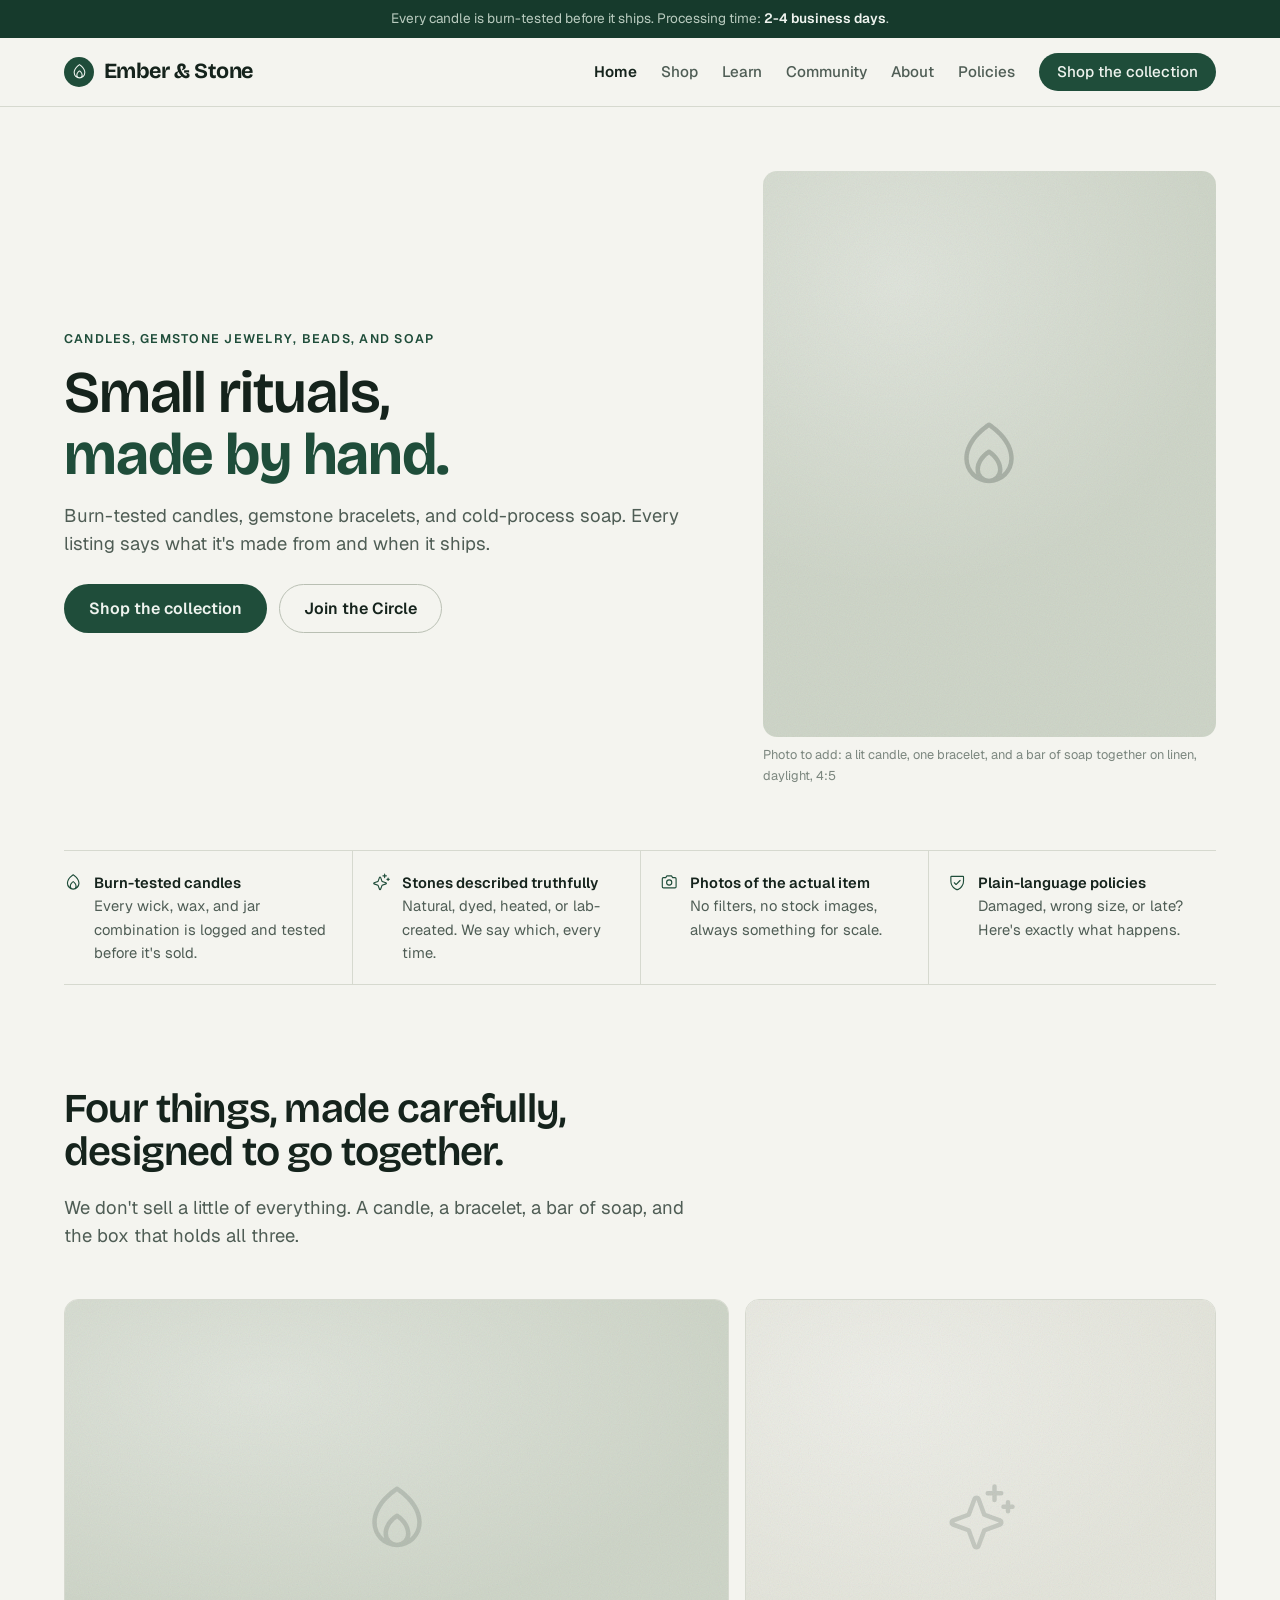
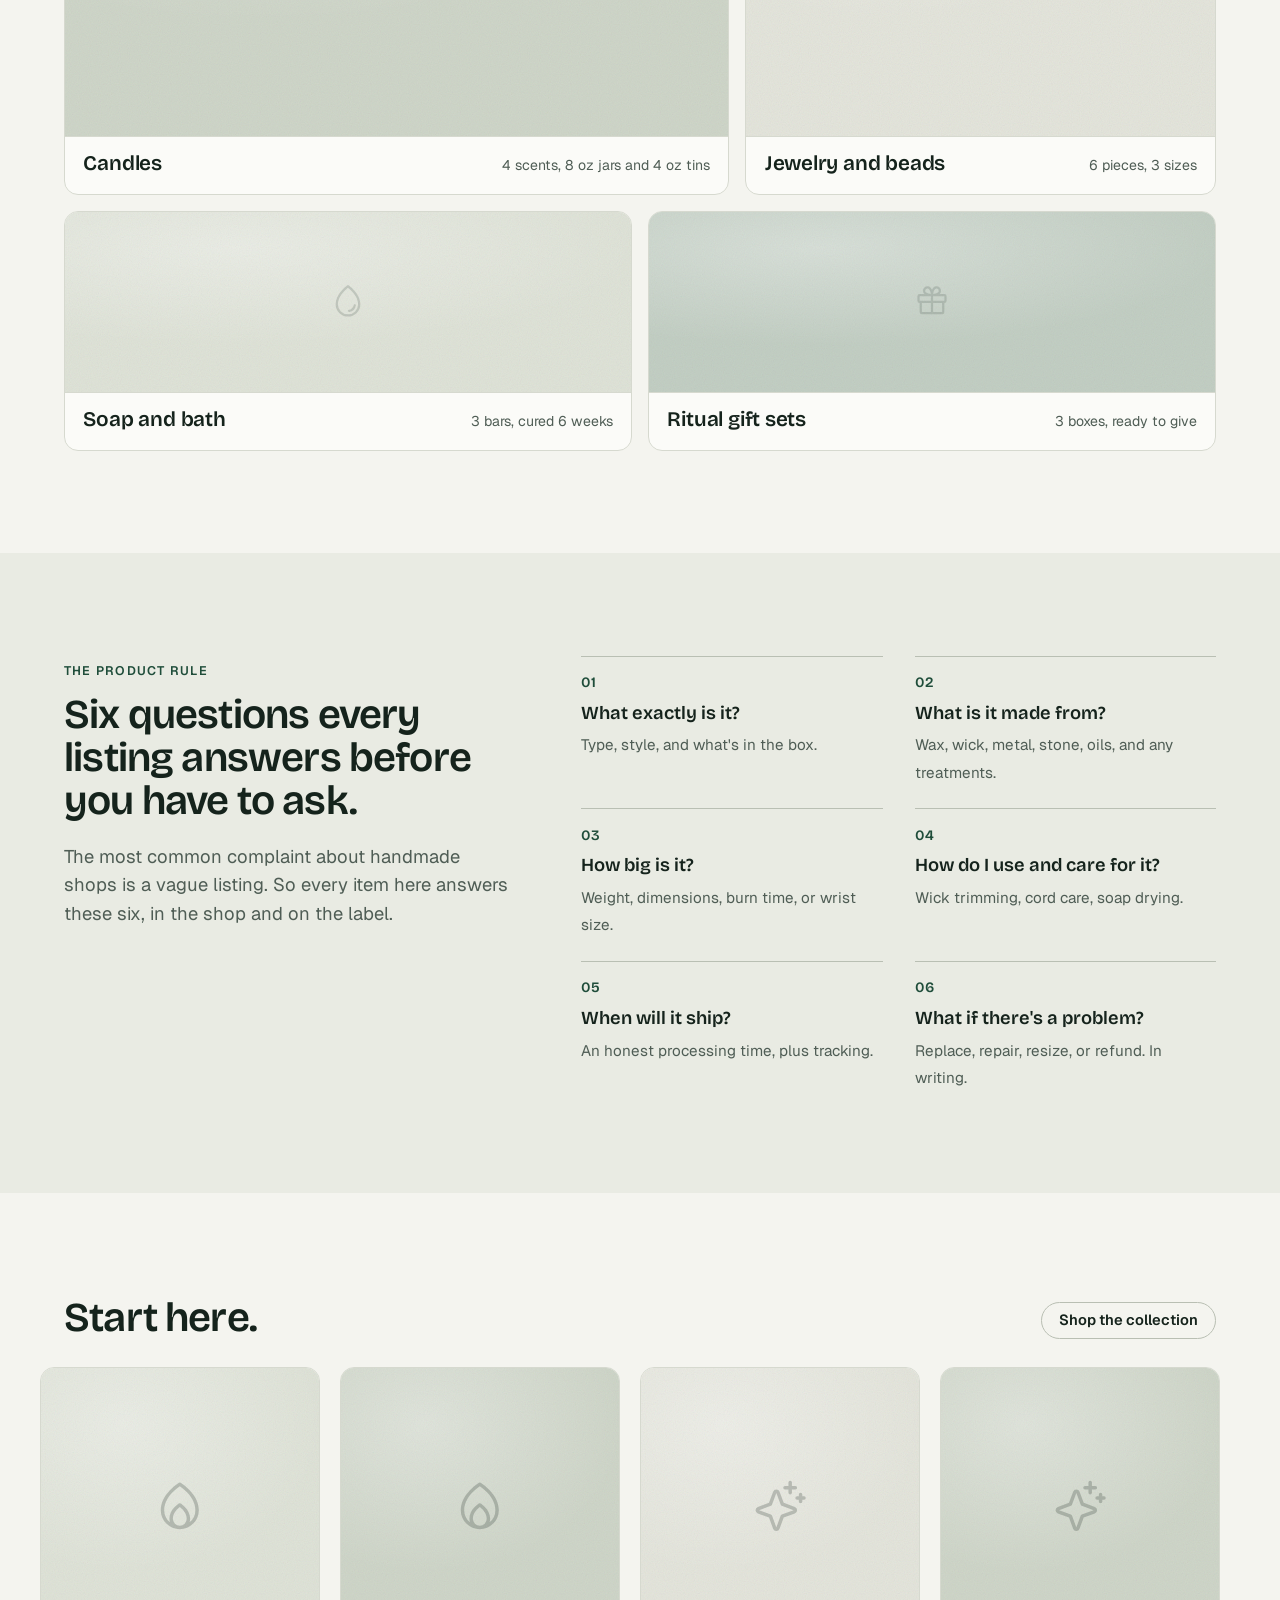
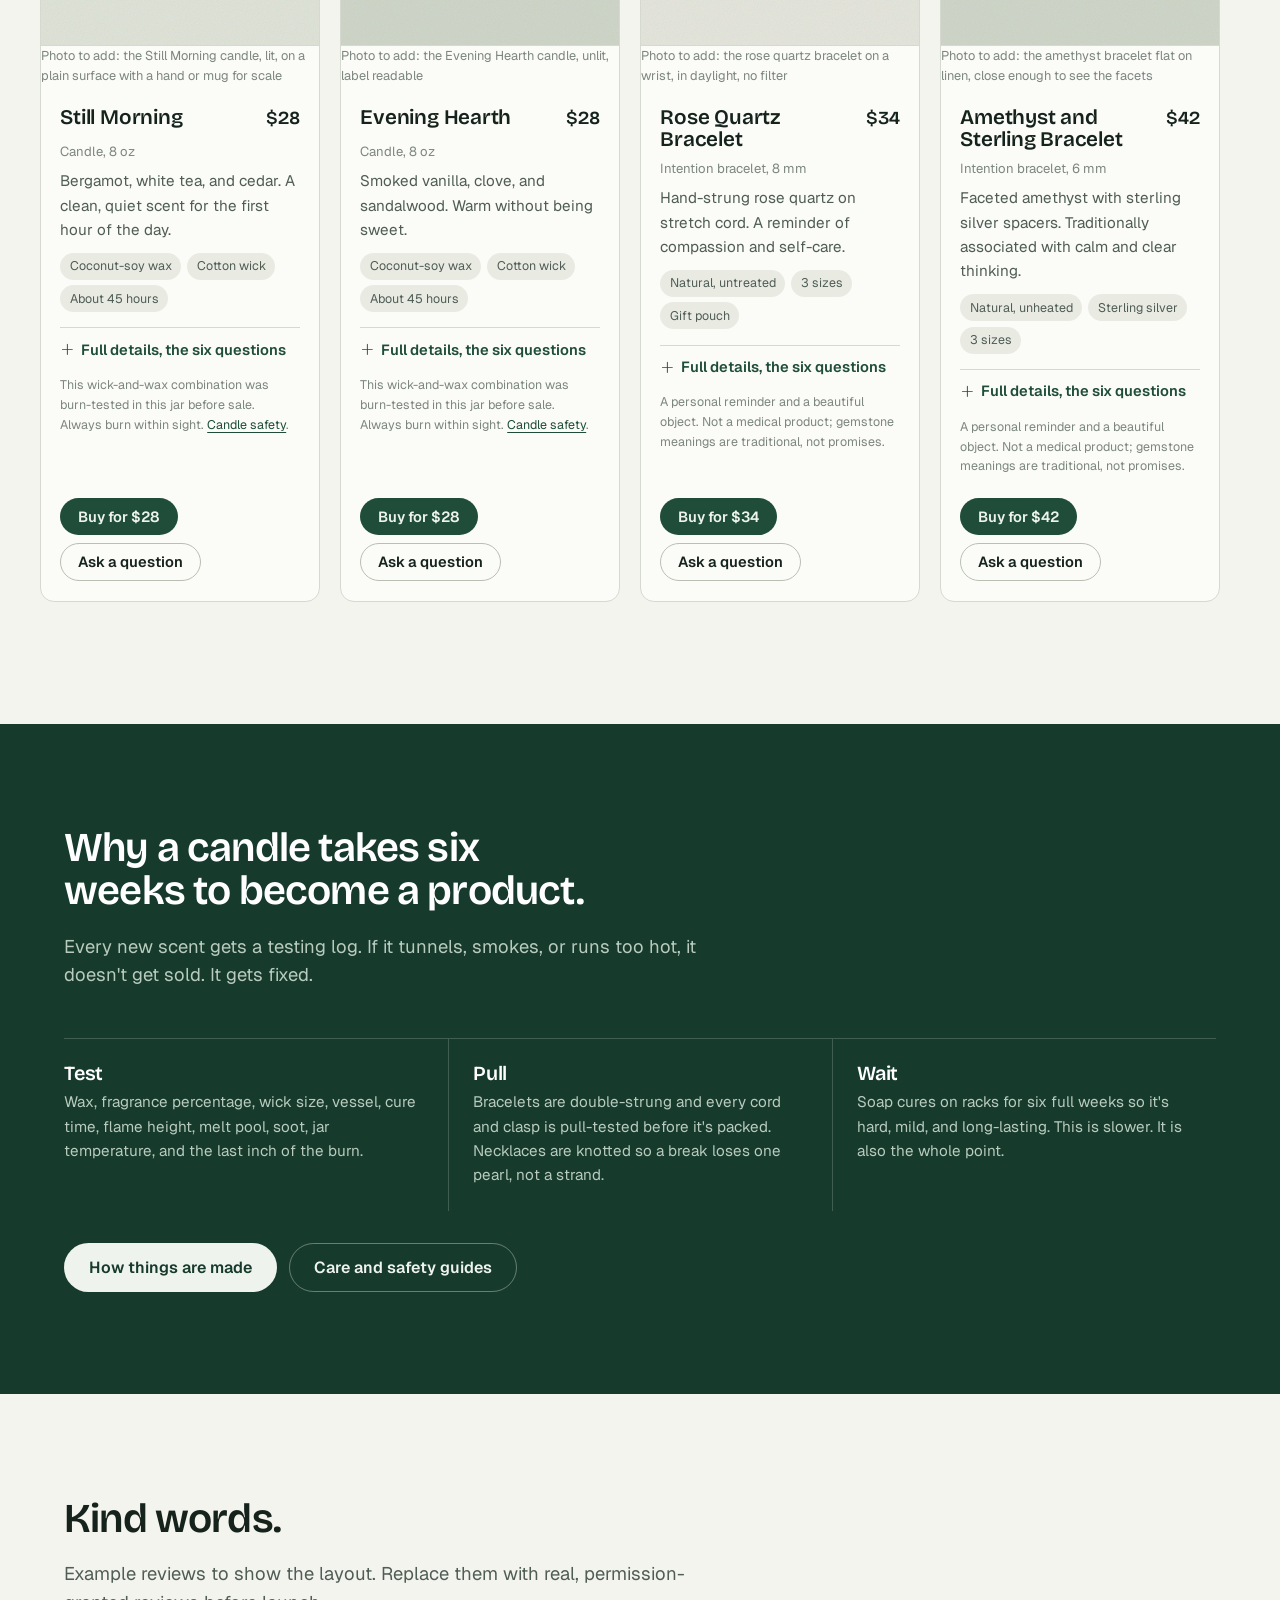
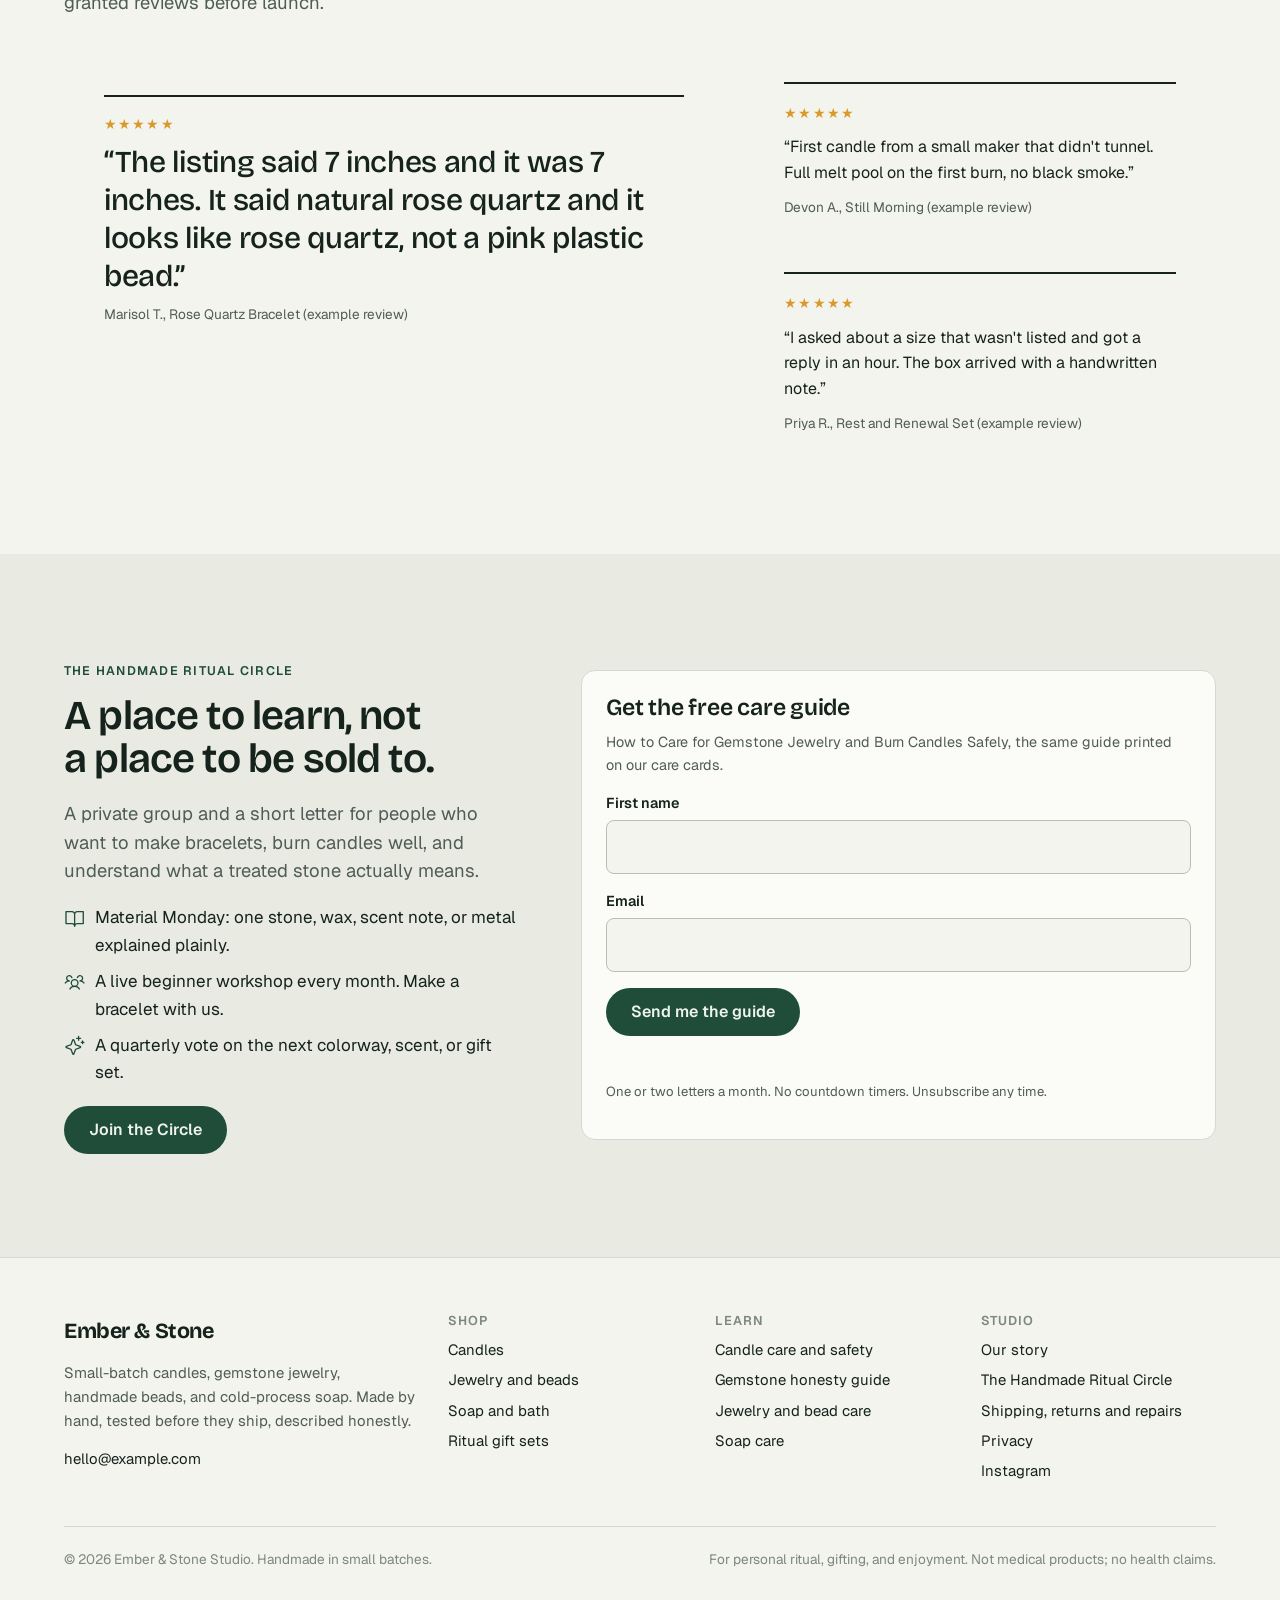
==== commit f73e1b16: "Inline one SVG icon sprite per page instead of repeating icon markup Co-Authored-By: Claude Fable 5." ====
--- a/handmade-ritual/index.html
+++ b/handmade-ritual/index.html
@@ -19,14 +19,15 @@
 </head>
 <body>
 <a class="skip" href="#main">Skip to content</a>
+<svg xmlns="http://www.w3.org/2000/svg" style="display:none" aria-hidden="true"><symbol id="ph-book-open" viewBox="0 0 256 256"><path d="M232,48H160a40,40,0,0,0-32,16A40,40,0,0,0,96,48H24a8,8,0,0,0-8,8V200a8,8,0,0,0,8,8H96a24,24,0,0,1,24,24,8,8,0,0,0,16,0,24,24,0,0,1,24-24h72a8,8,0,0,0,8-8V56A8,8,0,0,0,232,48ZM96,192H32V64H96a24,24,0,0,1,24,24V200A39.81,39.81,0,0,0,96,192Zm128,0H160a39.81,39.81,0,0,0-24,8V88a24,24,0,0,1,24-24h64Z"/></symbol><symbol id="ph-camera" viewBox="0 0 256 256"><path d="M208,56H180.28L166.65,35.56A8,8,0,0,0,160,32H96a8,8,0,0,0-6.65,3.56L75.71,56H48A24,24,0,0,0,24,80V192a24,24,0,0,0,24,24H208a24,24,0,0,0,24-24V80A24,24,0,0,0,208,56Zm8,136a8,8,0,0,1-8,8H48a8,8,0,0,1-8-8V80a8,8,0,0,1,8-8H80a8,8,0,0,0,6.66-3.56L100.28,48h55.43l13.63,20.44A8,8,0,0,0,176,72h32a8,8,0,0,1,8,8ZM128,88a44,44,0,1,0,44,44A44.05,44.05,0,0,0,128,88Zm0,72a28,28,0,1,1,28-28A28,28,0,0,1,128,160Z"/></symbol><symbol id="ph-chat-circle" viewBox="0 0 256 256"><path d="M128,24A104,104,0,0,0,36.18,176.88L24.83,210.93a16,16,0,0,0,20.24,20.24l34.05-11.35A104,104,0,1,0,128,24Zm0,192a87.87,87.87,0,0,1-44.06-11.81,8,8,0,0,0-6.54-.67L40,216,52.47,178.6a8,8,0,0,0-.66-6.54A88,88,0,1,1,128,216Z"/></symbol><symbol id="ph-drop" viewBox="0 0 256 256"><path d="M174,47.75a254.19,254.19,0,0,0-41.45-38.3,8,8,0,0,0-9.18,0A254.19,254.19,0,0,0,82,47.75C54.51,79.32,40,112.6,40,144a88,88,0,0,0,176,0C216,112.6,201.49,79.32,174,47.75ZM128,216a72.08,72.08,0,0,1-72-72c0-57.23,55.47-105,72-118,16.53,13,72,60.75,72,118A72.08,72.08,0,0,1,128,216Zm55.89-62.66a57.6,57.6,0,0,1-46.56,46.55A8.75,8.75,0,0,1,136,200a8,8,0,0,1-1.32-15.89c16.57-2.79,30.63-16.85,33.44-33.45a8,8,0,0,1,15.78,2.68Z"/></symbol><symbol id="ph-flame" viewBox="0 0 256 256"><path d="M173.79,51.48a221.25,221.25,0,0,0-41.67-34.34,8,8,0,0,0-8.24,0A221.25,221.25,0,0,0,82.21,51.48C54.59,80.48,40,112.47,40,144a88,88,0,0,0,176,0C216,112.47,201.41,80.48,173.79,51.48ZM96,184c0-27.67,22.53-47.28,32-54.3,9.48,7,32,26.63,32,54.3a32,32,0,0,1-64,0Zm77.27,15.93A47.8,47.8,0,0,0,176,184c0-44-42.09-69.79-43.88-70.86a8,8,0,0,0-8.24,0C122.09,114.21,80,140,80,184a47.8,47.8,0,0,0,2.73,15.93A71.88,71.88,0,0,1,56,144c0-34.41,20.4-63.15,37.52-81.19A216.21,216.21,0,0,1,128,33.54a215.77,215.77,0,0,1,34.48,29.27C193.49,95.5,200,125,200,144A71.88,71.88,0,0,1,173.27,199.93Z"/></symbol><symbol id="ph-gift" viewBox="0 0 256 256"><path d="M216,72H180.92c.39-.33.79-.65,1.17-1A29.53,29.53,0,0,0,192,49.57,32.62,32.62,0,0,0,158.44,16,29.53,29.53,0,0,0,137,25.91a54.94,54.94,0,0,0-9,14.48,54.94,54.94,0,0,0-9-14.48A29.53,29.53,0,0,0,97.56,16,32.62,32.62,0,0,0,64,49.57,29.53,29.53,0,0,0,73.91,71c.38.33.78.65,1.17,1H40A16,16,0,0,0,24,88v32a16,16,0,0,0,16,16v64a16,16,0,0,0,16,16H200a16,16,0,0,0,16-16V136a16,16,0,0,0,16-16V88A16,16,0,0,0,216,72ZM149,36.51a13.69,13.69,0,0,1,10-4.5h.49A16.62,16.62,0,0,1,176,49.08a13.69,13.69,0,0,1-4.5,10c-9.49,8.4-25.24,11.36-35,12.4C137.7,60.89,141,45.5,149,36.51Zm-64.09.36A16.63,16.63,0,0,1,96.59,32h.49a13.69,13.69,0,0,1,10,4.5c8.39,9.48,11.35,25.2,12.39,34.92-9.72-1-25.44-4-34.92-12.39a13.69,13.69,0,0,1-4.5-10A16.6,16.6,0,0,1,84.87,36.87ZM40,88h80v32H40Zm16,48h64v64H56Zm144,64H136V136h64Zm16-80H136V88h80v32Z"/></symbol><symbol id="ph-hand-heart" viewBox="0 0 256 256"><path d="M230.33,141.06a24.34,24.34,0,0,0-18.61-4.77C230.5,117.33,240,98.48,240,80c0-26.47-21.29-48-47.46-48A47.58,47.58,0,0,0,156,48.75,47.58,47.58,0,0,0,119.46,32C93.29,32,72,53.53,72,80c0,11,3.24,21.69,10.06,33a31.87,31.87,0,0,0-14.75,8.4L44.69,144H16A16,16,0,0,0,0,160v40a16,16,0,0,0,16,16H120a7.93,7.93,0,0,0,1.94-.24l64-16a6.94,6.94,0,0,0,1.19-.4L226,182.82l.44-.2a24.6,24.6,0,0,0,3.93-41.56ZM119.46,48A31.15,31.15,0,0,1,148.6,67a8,8,0,0,0,14.8,0,31.15,31.15,0,0,1,29.14-19C209.59,48,224,62.65,224,80c0,19.51-15.79,41.58-45.66,63.9l-11.09,2.55A28,28,0,0,0,140,112H100.68C92.05,100.36,88,90.12,88,80,88,62.65,102.41,48,119.46,48ZM16,160H40v40H16Zm203.43,8.21-38,16.18L119,200H56V155.31l22.63-22.62A15.86,15.86,0,0,1,89.94,128H140a12,12,0,0,1,0,24H112a8,8,0,0,0,0,16h32a8.32,8.32,0,0,0,1.79-.2l67-15.41.31-.08a8.6,8.6,0,0,1,6.3,15.9Z"/></symbol><symbol id="ph-plus" viewBox="0 0 256 256"><path d="M224,128a8,8,0,0,1-8,8H136v80a8,8,0,0,1-16,0V136H40a8,8,0,0,1,0-16h80V40a8,8,0,0,1,16,0v80h80A8,8,0,0,1,224,128Z"/></symbol><symbol id="ph-shield-check" viewBox="0 0 256 256"><path d="M208,40H48A16,16,0,0,0,32,56v56c0,52.72,25.52,84.67,46.93,102.19,23.06,18.86,46,25.26,47,25.53a8,8,0,0,0,4.2,0c1-.27,23.91-6.67,47-25.53C198.48,196.67,224,164.72,224,112V56A16,16,0,0,0,208,40Zm0,72c0,37.07-13.66,67.16-40.6,89.42A129.3,129.3,0,0,1,128,223.62a128.25,128.25,0,0,1-38.92-21.81C61.82,179.51,48,149.3,48,112l0-56,160,0ZM82.34,141.66a8,8,0,0,1,11.32-11.32L112,148.69l50.34-50.35a8,8,0,0,1,11.32,11.32l-56,56a8,8,0,0,1-11.32,0Z"/></symbol><symbol id="ph-sparkle" viewBox="0 0 256 256"><path d="M197.58,129.06,146,110l-19-51.62a15.92,15.92,0,0,0-29.88,0L78,110l-51.62,19a15.92,15.92,0,0,0,0,29.88L78,178l19,51.62a15.92,15.92,0,0,0,29.88,0L146,178l51.62-19a15.92,15.92,0,0,0,0-29.88ZM137,164.22a8,8,0,0,0-4.74,4.74L112,223.85,91.78,169A8,8,0,0,0,87,164.22L32.15,144,87,123.78A8,8,0,0,0,91.78,119L112,64.15,132.22,119a8,8,0,0,0,4.74,4.74L191.85,144ZM144,40a8,8,0,0,1,8-8h16V16a8,8,0,0,1,16,0V32h16a8,8,0,0,1,0,16H184V64a8,8,0,0,1-16,0V48H152A8,8,0,0,1,144,40ZM248,88a8,8,0,0,1-8,8h-8v8a8,8,0,0,1-16,0V96h-8a8,8,0,0,1,0-16h8V72a8,8,0,0,1,16,0v8h8A8,8,0,0,1,248,88Z"/></symbol><symbol id="ph-users-three" viewBox="0 0 256 256"><path d="M244.8,150.4a8,8,0,0,1-11.2-1.6A51.6,51.6,0,0,0,192,128a8,8,0,0,1-7.37-4.89,8,8,0,0,1,0-6.22A8,8,0,0,1,192,112a24,24,0,1,0-23.24-30,8,8,0,1,1-15.5-4A40,40,0,1,1,219,117.51a67.94,67.94,0,0,1,27.43,21.68A8,8,0,0,1,244.8,150.4ZM190.92,212a8,8,0,1,1-13.84,8,57,57,0,0,0-98.16,0,8,8,0,1,1-13.84-8,72.06,72.06,0,0,1,33.74-29.92,48,48,0,1,1,58.36,0A72.06,72.06,0,0,1,190.92,212ZM128,176a32,32,0,1,0-32-32A32,32,0,0,0,128,176ZM72,120a8,8,0,0,0-8-8A24,24,0,1,1,87.24,82a8,8,0,1,0,15.5-4A40,40,0,1,0,37,117.51,67.94,67.94,0,0,0,9.6,139.19a8,8,0,1,0,12.8,9.61A51.6,51.6,0,0,1,64,128,8,8,0,0,0,72,120Z"/></symbol><symbol id="ph-warning" viewBox="0 0 256 256"><path d="M236.8,188.09,149.35,36.22h0a24.76,24.76,0,0,0-42.7,0L19.2,188.09a23.51,23.51,0,0,0,0,23.72A24.35,24.35,0,0,0,40.55,224h174.9a24.35,24.35,0,0,0,21.33-12.19A23.51,23.51,0,0,0,236.8,188.09ZM222.93,203.8a8.5,8.5,0,0,1-7.48,4.2H40.55a8.5,8.5,0,0,1-7.48-4.2,7.59,7.59,0,0,1,0-7.72L120.52,44.21a8.75,8.75,0,0,1,15,0l87.45,151.87A7.59,7.59,0,0,1,222.93,203.8ZM120,144V104a8,8,0,0,1,16,0v40a8,8,0,0,1-16,0Zm20,36a12,12,0,1,1-12-12A12,12,0,0,1,140,180Z"/></symbol></svg>
 <div class="announce">Every candle is burn-tested before it ships. Processing time: <strong data-processing>2-4 business days</strong>.</div>
 <header class="site-header">
   <div class="wrap nav">
     <a class="brand" href="index.html" aria-label="Ember and Stone Studio home">
-      <span class="brand-mark"><span class="ph" aria-hidden="true"><svg xmlns="http://www.w3.org/2000/svg" viewBox="0 0 256 256" fill="currentColor"><path d="M173.79,51.48a221.25,221.25,0,0,0-41.67-34.34,8,8,0,0,0-8.24,0A221.25,221.25,0,0,0,82.21,51.48C54.59,80.48,40,112.47,40,144a88,88,0,0,0,176,0C216,112.47,201.41,80.48,173.79,51.48ZM96,184c0-27.67,22.53-47.28,32-54.3,9.48,7,32,26.63,32,54.3a32,32,0,0,1-64,0Zm77.27,15.93A47.8,47.8,0,0,0,176,184c0-44-42.09-69.79-43.88-70.86a8,8,0,0,0-8.24,0C122.09,114.21,80,140,80,184a47.8,47.8,0,0,0,2.73,15.93A71.88,71.88,0,0,1,56,144c0-34.41,20.4-63.15,37.52-81.19A216.21,216.21,0,0,1,128,33.54a215.77,215.77,0,0,1,34.48,29.27C193.49,95.5,200,125,200,144A71.88,71.88,0,0,1,173.27,199.93Z"/></svg></span></span>
+      <span class="brand-mark"><span class="ph" aria-hidden="true"><svg><use href="#ph-flame"/></svg></span></span>
       Ember &amp; Stone
     </a>
-    <button class="nav-toggle" aria-expanded="false" aria-controls="nav-links"><span class="ph" aria-hidden="true"><svg xmlns="http://www.w3.org/2000/svg" viewBox="0 0 256 256" fill="currentColor"><path d="M224,128a8,8,0,0,1-8,8H40a8,8,0,0,1,0-16H216A8,8,0,0,1,224,128ZM40,72H216a8,8,0,0,0,0-16H40a8,8,0,0,0,0,16ZM216,184H40a8,8,0,0,0,0,16H216a8,8,0,0,0,0-16Z"/></svg></span> Menu</button>
+    <button class="nav-toggle" aria-expanded="false" aria-controls="nav-links"><span class="ph" aria-hidden="true"><svg><use href="#ph-list"/></svg></span> Menu</button>
     <ul class="nav-links" id="nav-links">
       <li><a href="index.html" data-page="home" aria-current="page">Home</a></li><li><a href="shop.html" data-page="shop">Shop</a></li><li><a href="learn.html" data-page="learn">Learn</a></li><li><a href="community.html" data-page="community">Community</a></li><li><a href="about.html" data-page="about">About</a></li><li><a href="policies.html" data-page="policies">Policies</a></li>
       <li><a class="btn btn-primary btn-sm" data-shop-link href="#">Shop the collection</a></li>
@@ -46,16 +47,16 @@
         <a class="btn btn-ghost" href="community.html">Join the Circle</a>
       </div>
     </div>
-    <figure class=""><div class="photo tone-2"><span class="ph" aria-hidden="true"><svg xmlns="http://www.w3.org/2000/svg" viewBox="0 0 256 256" fill="currentColor"><path d="M173.79,51.48a221.25,221.25,0,0,0-41.67-34.34,8,8,0,0,0-8.24,0A221.25,221.25,0,0,0,82.21,51.48C54.59,80.48,40,112.47,40,144a88,88,0,0,0,176,0C216,112.47,201.41,80.48,173.79,51.48ZM96,184c0-27.67,22.53-47.28,32-54.3,9.48,7,32,26.63,32,54.3a32,32,0,0,1-64,0Zm77.27,15.93A47.8,47.8,0,0,0,176,184c0-44-42.09-69.79-43.88-70.86a8,8,0,0,0-8.24,0C122.09,114.21,80,140,80,184a47.8,47.8,0,0,0,2.73,15.93A71.88,71.88,0,0,1,56,144c0-34.41,20.4-63.15,37.52-81.19A216.21,216.21,0,0,1,128,33.54a215.77,215.77,0,0,1,34.48,29.27C193.49,95.5,200,125,200,144A71.88,71.88,0,0,1,173.27,199.93Z"/></svg></span></div><figcaption>Photo to add: a lit candle, one bracelet, and a bar of soap together on linen, daylight, 4:5</figcaption></figure>
+    <figure class=""><div class="photo tone-2"><span class="ph" aria-hidden="true"><svg><use href="#ph-flame"/></svg></span></div><figcaption>Photo to add: a lit candle, one bracelet, and a bar of soap together on linen, daylight, 4:5</figcaption></figure>
   </div>
 </section>
 
 <section class="wrap">
   <div class="trust">
-    <div><span class="ph" aria-hidden="true"><svg xmlns="http://www.w3.org/2000/svg" viewBox="0 0 256 256" fill="currentColor"><path d="M173.79,51.48a221.25,221.25,0,0,0-41.67-34.34,8,8,0,0,0-8.24,0A221.25,221.25,0,0,0,82.21,51.48C54.59,80.48,40,112.47,40,144a88,88,0,0,0,176,0C216,112.47,201.41,80.48,173.79,51.48ZM96,184c0-27.67,22.53-47.28,32-54.3,9.48,7,32,26.63,32,54.3a32,32,0,0,1-64,0Zm77.27,15.93A47.8,47.8,0,0,0,176,184c0-44-42.09-69.79-43.88-70.86a8,8,0,0,0-8.24,0C122.09,114.21,80,140,80,184a47.8,47.8,0,0,0,2.73,15.93A71.88,71.88,0,0,1,56,144c0-34.41,20.4-63.15,37.52-81.19A216.21,216.21,0,0,1,128,33.54a215.77,215.77,0,0,1,34.48,29.27C193.49,95.5,200,125,200,144A71.88,71.88,0,0,1,173.27,199.93Z"/></svg></span><div><strong>Burn-tested candles</strong><span>Every wick, wax, and jar combination is logged and tested before it's sold.</span></div></div>
-    <div><span class="ph" aria-hidden="true"><svg xmlns="http://www.w3.org/2000/svg" viewBox="0 0 256 256" fill="currentColor"><path d="M197.58,129.06,146,110l-19-51.62a15.92,15.92,0,0,0-29.88,0L78,110l-51.62,19a15.92,15.92,0,0,0,0,29.88L78,178l19,51.62a15.92,15.92,0,0,0,29.88,0L146,178l51.62-19a15.92,15.92,0,0,0,0-29.88ZM137,164.22a8,8,0,0,0-4.74,4.74L112,223.85,91.78,169A8,8,0,0,0,87,164.22L32.15,144,87,123.78A8,8,0,0,0,91.78,119L112,64.15,132.22,119a8,8,0,0,0,4.74,4.74L191.85,144ZM144,40a8,8,0,0,1,8-8h16V16a8,8,0,0,1,16,0V32h16a8,8,0,0,1,0,16H184V64a8,8,0,0,1-16,0V48H152A8,8,0,0,1,144,40ZM248,88a8,8,0,0,1-8,8h-8v8a8,8,0,0,1-16,0V96h-8a8,8,0,0,1,0-16h8V72a8,8,0,0,1,16,0v8h8A8,8,0,0,1,248,88Z"/></svg></span><div><strong>Stones described truthfully</strong><span>Natural, dyed, heated, or lab-created. We say which, every time.</span></div></div>
-    <div><span class="ph" aria-hidden="true"><svg xmlns="http://www.w3.org/2000/svg" viewBox="0 0 256 256" fill="currentColor"><path d="M208,56H180.28L166.65,35.56A8,8,0,0,0,160,32H96a8,8,0,0,0-6.65,3.56L75.71,56H48A24,24,0,0,0,24,80V192a24,24,0,0,0,24,24H208a24,24,0,0,0,24-24V80A24,24,0,0,0,208,56Zm8,136a8,8,0,0,1-8,8H48a8,8,0,0,1-8-8V80a8,8,0,0,1,8-8H80a8,8,0,0,0,6.66-3.56L100.28,48h55.43l13.63,20.44A8,8,0,0,0,176,72h32a8,8,0,0,1,8,8ZM128,88a44,44,0,1,0,44,44A44.05,44.05,0,0,0,128,88Zm0,72a28,28,0,1,1,28-28A28,28,0,0,1,128,160Z"/></svg></span><div><strong>Photos of the actual item</strong><span>No filters, no stock images, always something for scale.</span></div></div>
-    <div><span class="ph" aria-hidden="true"><svg xmlns="http://www.w3.org/2000/svg" viewBox="0 0 256 256" fill="currentColor"><path d="M208,40H48A16,16,0,0,0,32,56v56c0,52.72,25.52,84.67,46.93,102.19,23.06,18.86,46,25.26,47,25.53a8,8,0,0,0,4.2,0c1-.27,23.91-6.67,47-25.53C198.48,196.67,224,164.72,224,112V56A16,16,0,0,0,208,40Zm0,72c0,37.07-13.66,67.16-40.6,89.42A129.3,129.3,0,0,1,128,223.62a128.25,128.25,0,0,1-38.92-21.81C61.82,179.51,48,149.3,48,112l0-56,160,0ZM82.34,141.66a8,8,0,0,1,11.32-11.32L112,148.69l50.34-50.35a8,8,0,0,1,11.32,11.32l-56,56a8,8,0,0,1-11.32,0Z"/></svg></span><div><strong>Plain-language policies</strong><span>Damaged, wrong size, or late? Here's exactly what happens.</span></div></div>
+    <div><span class="ph" aria-hidden="true"><svg><use href="#ph-flame"/></svg></span><div><strong>Burn-tested candles</strong><span>Every wick, wax, and jar combination is logged and tested before it's sold.</span></div></div>
+    <div><span class="ph" aria-hidden="true"><svg><use href="#ph-sparkle"/></svg></span><div><strong>Stones described truthfully</strong><span>Natural, dyed, heated, or lab-created. We say which, every time.</span></div></div>
+    <div><span class="ph" aria-hidden="true"><svg><use href="#ph-camera"/></svg></span><div><strong>Photos of the actual item</strong><span>No filters, no stock images, always something for scale.</span></div></div>
+    <div><span class="ph" aria-hidden="true"><svg><use href="#ph-shield-check"/></svg></span><div><strong>Plain-language policies</strong><span>Damaged, wrong size, or late? Here's exactly what happens.</span></div></div>
   </div>
 </section>
 
@@ -66,10 +67,10 @@
       <p class="lede">We don't sell a little of everything. A candle, a bracelet, a bar of soap, and the box that holds all three.</p>
     </div>
     <div class="bento">
-      <a class="tile big" href="shop.html#candles" data-reveal><div class="photo tone-2"><span class="ph" aria-hidden="true"><svg xmlns="http://www.w3.org/2000/svg" viewBox="0 0 256 256" fill="currentColor"><path d="M173.79,51.48a221.25,221.25,0,0,0-41.67-34.34,8,8,0,0,0-8.24,0A221.25,221.25,0,0,0,82.21,51.48C54.59,80.48,40,112.47,40,144a88,88,0,0,0,176,0C216,112.47,201.41,80.48,173.79,51.48ZM96,184c0-27.67,22.53-47.28,32-54.3,9.48,7,32,26.63,32,54.3a32,32,0,0,1-64,0Zm77.27,15.93A47.8,47.8,0,0,0,176,184c0-44-42.09-69.79-43.88-70.86a8,8,0,0,0-8.24,0C122.09,114.21,80,140,80,184a47.8,47.8,0,0,0,2.73,15.93A71.88,71.88,0,0,1,56,144c0-34.41,20.4-63.15,37.52-81.19A216.21,216.21,0,0,1,128,33.54a215.77,215.77,0,0,1,34.48,29.27C193.49,95.5,200,125,200,144A71.88,71.88,0,0,1,173.27,199.93Z"/></svg></span></div><div class="body"><h3>Candles</h3><span>4 scents, 8 oz jars and 4 oz tins</span></div></a>
-      <a class="tile tall" href="shop.html#jewelry" data-reveal><div class="photo tone-3"><span class="ph" aria-hidden="true"><svg xmlns="http://www.w3.org/2000/svg" viewBox="0 0 256 256" fill="currentColor"><path d="M197.58,129.06,146,110l-19-51.62a15.92,15.92,0,0,0-29.88,0L78,110l-51.62,19a15.92,15.92,0,0,0,0,29.88L78,178l19,51.62a15.92,15.92,0,0,0,29.88,0L146,178l51.62-19a15.92,15.92,0,0,0,0-29.88ZM137,164.22a8,8,0,0,0-4.74,4.74L112,223.85,91.78,169A8,8,0,0,0,87,164.22L32.15,144,87,123.78A8,8,0,0,0,91.78,119L112,64.15,132.22,119a8,8,0,0,0,4.74,4.74L191.85,144ZM144,40a8,8,0,0,1,8-8h16V16a8,8,0,0,1,16,0V32h16a8,8,0,0,1,0,16H184V64a8,8,0,0,1-16,0V48H152A8,8,0,0,1,144,40ZM248,88a8,8,0,0,1-8,8h-8v8a8,8,0,0,1-16,0V96h-8a8,8,0,0,1,0-16h8V72a8,8,0,0,1,16,0v8h8A8,8,0,0,1,248,88Z"/></svg></span></div><div class="body"><h3>Jewelry and beads</h3><span>6 pieces, 3 sizes</span></div></a>
-      <a class="tile wide" href="shop.html#soap" data-reveal><div class="photo"><span class="ph" aria-hidden="true"><svg xmlns="http://www.w3.org/2000/svg" viewBox="0 0 256 256" fill="currentColor"><path d="M174,47.75a254.19,254.19,0,0,0-41.45-38.3,8,8,0,0,0-9.18,0A254.19,254.19,0,0,0,82,47.75C54.51,79.32,40,112.6,40,144a88,88,0,0,0,176,0C216,112.6,201.49,79.32,174,47.75ZM128,216a72.08,72.08,0,0,1-72-72c0-57.23,55.47-105,72-118,16.53,13,72,60.75,72,118A72.08,72.08,0,0,1,128,216Zm55.89-62.66a57.6,57.6,0,0,1-46.56,46.55A8.75,8.75,0,0,1,136,200a8,8,0,0,1-1.32-15.89c16.57-2.79,30.63-16.85,33.44-33.45a8,8,0,0,1,15.78,2.68Z"/></svg></span></div><div class="body"><h3>Soap and bath</h3><span>3 bars, cured 6 weeks</span></div></a>
-      <a class="tile wide" href="shop.html#sets" data-reveal><div class="photo tone-4"><span class="ph" aria-hidden="true"><svg xmlns="http://www.w3.org/2000/svg" viewBox="0 0 256 256" fill="currentColor"><path d="M216,72H180.92c.39-.33.79-.65,1.17-1A29.53,29.53,0,0,0,192,49.57,32.62,32.62,0,0,0,158.44,16,29.53,29.53,0,0,0,137,25.91a54.94,54.94,0,0,0-9,14.48,54.94,54.94,0,0,0-9-14.48A29.53,29.53,0,0,0,97.56,16,32.62,32.62,0,0,0,64,49.57,29.53,29.53,0,0,0,73.91,71c.38.33.78.65,1.17,1H40A16,16,0,0,0,24,88v32a16,16,0,0,0,16,16v64a16,16,0,0,0,16,16H200a16,16,0,0,0,16-16V136a16,16,0,0,0,16-16V88A16,16,0,0,0,216,72ZM149,36.51a13.69,13.69,0,0,1,10-4.5h.49A16.62,16.62,0,0,1,176,49.08a13.69,13.69,0,0,1-4.5,10c-9.49,8.4-25.24,11.36-35,12.4C137.7,60.89,141,45.5,149,36.51Zm-64.09.36A16.63,16.63,0,0,1,96.59,32h.49a13.69,13.69,0,0,1,10,4.5c8.39,9.48,11.35,25.2,12.39,34.92-9.72-1-25.44-4-34.92-12.39a13.69,13.69,0,0,1-4.5-10A16.6,16.6,0,0,1,84.87,36.87ZM40,88h80v32H40Zm16,48h64v64H56Zm144,64H136V136h64Zm16-80H136V88h80v32Z"/></svg></span></div><div class="body"><h3>Ritual gift sets</h3><span>3 boxes, ready to give</span></div></a>
+      <a class="tile big" href="shop.html#candles" data-reveal><div class="photo tone-2"><span class="ph" aria-hidden="true"><svg><use href="#ph-flame"/></svg></span></div><div class="body"><h3>Candles</h3><span>4 scents, 8 oz jars and 4 oz tins</span></div></a>
+      <a class="tile tall" href="shop.html#jewelry" data-reveal><div class="photo tone-3"><span class="ph" aria-hidden="true"><svg><use href="#ph-sparkle"/></svg></span></div><div class="body"><h3>Jewelry and beads</h3><span>6 pieces, 3 sizes</span></div></a>
+      <a class="tile wide" href="shop.html#soap" data-reveal><div class="photo"><span class="ph" aria-hidden="true"><svg><use href="#ph-drop"/></svg></span></div><div class="body"><h3>Soap and bath</h3><span>3 bars, cured 6 weeks</span></div></a>
+      <a class="tile wide" href="shop.html#sets" data-reveal><div class="photo tone-4"><span class="ph" aria-hidden="true"><svg><use href="#ph-gift"/></svg></span></div><div class="body"><h3>Ritual gift sets</h3><span>3 boxes, ready to give</span></div></a>
     </div>
   </div>
 </section>
@@ -101,14 +102,14 @@
     <div class="rail">
       
 <article class="product" data-collection="candles">
-  <figure class=""><div class="photo"><span class="ph" aria-hidden="true"><svg xmlns="http://www.w3.org/2000/svg" viewBox="0 0 256 256" fill="currentColor"><path d="M173.79,51.48a221.25,221.25,0,0,0-41.67-34.34,8,8,0,0,0-8.24,0A221.25,221.25,0,0,0,82.21,51.48C54.59,80.48,40,112.47,40,144a88,88,0,0,0,176,0C216,112.47,201.41,80.48,173.79,51.48ZM96,184c0-27.67,22.53-47.28,32-54.3,9.48,7,32,26.63,32,54.3a32,32,0,0,1-64,0Zm77.27,15.93A47.8,47.8,0,0,0,176,184c0-44-42.09-69.79-43.88-70.86a8,8,0,0,0-8.24,0C122.09,114.21,80,140,80,184a47.8,47.8,0,0,0,2.73,15.93A71.88,71.88,0,0,1,56,144c0-34.41,20.4-63.15,37.52-81.19A216.21,216.21,0,0,1,128,33.54a215.77,215.77,0,0,1,34.48,29.27C193.49,95.5,200,125,200,144A71.88,71.88,0,0,1,173.27,199.93Z"/></svg></span></div><figcaption>Photo to add: the Still Morning candle, lit, on a plain surface with a hand or mug for scale</figcaption></figure>
+  <figure class=""><div class="photo"><span class="ph" aria-hidden="true"><svg><use href="#ph-flame"/></svg></span></div><figcaption>Photo to add: the Still Morning candle, lit, on a plain surface with a hand or mug for scale</figcaption></figure>
   <div class="body">
     <div class="top"><h3>Still Morning</h3><span class="price tnum">$28</span></div>
     <span class="tag">Candle, 8 oz</span>
     <p class="summary">Bergamot, white tea, and cedar. A clean, quiet scent for the first hour of the day.</p>
     <ul class="meta"><li>Coconut-soy wax</li><li>Cotton wick</li><li>About 45 hours</li></ul>
     <details>
-      <summary><span class="ph" aria-hidden="true"><svg xmlns="http://www.w3.org/2000/svg" viewBox="0 0 256 256" fill="currentColor"><path d="M224,128a8,8,0,0,1-8,8H136v80a8,8,0,0,1-16,0V136H40a8,8,0,0,1,0-16h80V40a8,8,0,0,1,16,0v80h80A8,8,0,0,1,224,128Z"/></svg></span> Full details, the six questions</summary>
+      <summary><span class="ph" aria-hidden="true"><svg><use href="#ph-plus"/></svg></span> Full details, the six questions</summary>
       <ul class="qa">
         <li><b>What it is</b><span>Hand-poured container candle in an amber glass jar with a lid.</span></li>
         <li><b>Made from</b><span>Coconut-soy wax blend, cotton wick, phthalate-free fragrance oil (bergamot, white tea, cedar).</span></li>
@@ -126,14 +127,14 @@
   </div>
 </article>
 <article class="product" data-collection="candles">
-  <figure class=""><div class="photo tone-2"><span class="ph" aria-hidden="true"><svg xmlns="http://www.w3.org/2000/svg" viewBox="0 0 256 256" fill="currentColor"><path d="M173.79,51.48a221.25,221.25,0,0,0-41.67-34.34,8,8,0,0,0-8.24,0A221.25,221.25,0,0,0,82.21,51.48C54.59,80.48,40,112.47,40,144a88,88,0,0,0,176,0C216,112.47,201.41,80.48,173.79,51.48ZM96,184c0-27.67,22.53-47.28,32-54.3,9.48,7,32,26.63,32,54.3a32,32,0,0,1-64,0Zm77.27,15.93A47.8,47.8,0,0,0,176,184c0-44-42.09-69.79-43.88-70.86a8,8,0,0,0-8.24,0C122.09,114.21,80,140,80,184a47.8,47.8,0,0,0,2.73,15.93A71.88,71.88,0,0,1,56,144c0-34.41,20.4-63.15,37.52-81.19A216.21,216.21,0,0,1,128,33.54a215.77,215.77,0,0,1,34.48,29.27C193.49,95.5,200,125,200,144A71.88,71.88,0,0,1,173.27,199.93Z"/></svg></span></div><figcaption>Photo to add: the Evening Hearth candle, unlit, label readable</figcaption></figure>
+  <figure class=""><div class="photo tone-2"><span class="ph" aria-hidden="true"><svg><use href="#ph-flame"/></svg></span></div><figcaption>Photo to add: the Evening Hearth candle, unlit, label readable</figcaption></figure>
   <div class="body">
     <div class="top"><h3>Evening Hearth</h3><span class="price tnum">$28</span></div>
     <span class="tag">Candle, 8 oz</span>
     <p class="summary">Smoked vanilla, clove, and sandalwood. Warm without being sweet.</p>
     <ul class="meta"><li>Coconut-soy wax</li><li>Cotton wick</li><li>About 45 hours</li></ul>
     <details>
-      <summary><span class="ph" aria-hidden="true"><svg xmlns="http://www.w3.org/2000/svg" viewBox="0 0 256 256" fill="currentColor"><path d="M224,128a8,8,0,0,1-8,8H136v80a8,8,0,0,1-16,0V136H40a8,8,0,0,1,0-16h80V40a8,8,0,0,1,16,0v80h80A8,8,0,0,1,224,128Z"/></svg></span> Full details, the six questions</summary>
+      <summary><span class="ph" aria-hidden="true"><svg><use href="#ph-plus"/></svg></span> Full details, the six questions</summary>
       <ul class="qa">
         <li><b>What it is</b><span>Hand-poured container candle in an amber glass jar with a lid.</span></li>
         <li><b>Made from</b><span>Coconut-soy wax blend, cotton wick, phthalate-free fragrance oil (smoked vanilla, clove, sandalwood).</span></li>
@@ -151,14 +152,14 @@
   </div>
 </article>
 <article class="product" data-collection="jewelry">
-  <figure class=""><div class="photo tone-3"><span class="ph" aria-hidden="true"><svg xmlns="http://www.w3.org/2000/svg" viewBox="0 0 256 256" fill="currentColor"><path d="M197.58,129.06,146,110l-19-51.62a15.92,15.92,0,0,0-29.88,0L78,110l-51.62,19a15.92,15.92,0,0,0,0,29.88L78,178l19,51.62a15.92,15.92,0,0,0,29.88,0L146,178l51.62-19a15.92,15.92,0,0,0,0-29.88ZM137,164.22a8,8,0,0,0-4.74,4.74L112,223.85,91.78,169A8,8,0,0,0,87,164.22L32.15,144,87,123.78A8,8,0,0,0,91.78,119L112,64.15,132.22,119a8,8,0,0,0,4.74,4.74L191.85,144ZM144,40a8,8,0,0,1,8-8h16V16a8,8,0,0,1,16,0V32h16a8,8,0,0,1,0,16H184V64a8,8,0,0,1-16,0V48H152A8,8,0,0,1,144,40ZM248,88a8,8,0,0,1-8,8h-8v8a8,8,0,0,1-16,0V96h-8a8,8,0,0,1,0-16h8V72a8,8,0,0,1,16,0v8h8A8,8,0,0,1,248,88Z"/></svg></span></div><figcaption>Photo to add: the rose quartz bracelet on a wrist, in daylight, no filter</figcaption></figure>
+  <figure class=""><div class="photo tone-3"><span class="ph" aria-hidden="true"><svg><use href="#ph-sparkle"/></svg></span></div><figcaption>Photo to add: the rose quartz bracelet on a wrist, in daylight, no filter</figcaption></figure>
   <div class="body">
     <div class="top"><h3>Rose Quartz Bracelet</h3><span class="price tnum">$34</span></div>
     <span class="tag">Intention bracelet, 8 mm</span>
     <p class="summary">Hand-strung rose quartz on stretch cord. A reminder of compassion and self-care.</p>
     <ul class="meta"><li>Natural, untreated</li><li>3 sizes</li><li>Gift pouch</li></ul>
     <details>
-      <summary><span class="ph" aria-hidden="true"><svg xmlns="http://www.w3.org/2000/svg" viewBox="0 0 256 256" fill="currentColor"><path d="M224,128a8,8,0,0,1-8,8H136v80a8,8,0,0,1-16,0V136H40a8,8,0,0,1,0-16h80V40a8,8,0,0,1,16,0v80h80A8,8,0,0,1,224,128Z"/></svg></span> Full details, the six questions</summary>
+      <summary><span class="ph" aria-hidden="true"><svg><use href="#ph-plus"/></svg></span> Full details, the six questions</summary>
       <ul class="qa">
         <li><b>What it is</b><span>Stretch bracelet of 8 mm round rose quartz beads with one brass accent bead. Includes an intention card, a care card, and a cotton pouch.</span></li>
         <li><b>Made from</b><span>Natural rose quartz, not dyed, heated, or coated. Brass accent bead. Double-strung 1 mm elastic cord.</span></li>
@@ -176,14 +177,14 @@
   </div>
 </article>
 <article class="product" data-collection="jewelry">
-  <figure class=""><div class="photo tone-2"><span class="ph" aria-hidden="true"><svg xmlns="http://www.w3.org/2000/svg" viewBox="0 0 256 256" fill="currentColor"><path d="M197.58,129.06,146,110l-19-51.62a15.92,15.92,0,0,0-29.88,0L78,110l-51.62,19a15.92,15.92,0,0,0,0,29.88L78,178l19,51.62a15.92,15.92,0,0,0,29.88,0L146,178l51.62-19a15.92,15.92,0,0,0,0-29.88ZM137,164.22a8,8,0,0,0-4.74,4.74L112,223.85,91.78,169A8,8,0,0,0,87,164.22L32.15,144,87,123.78A8,8,0,0,0,91.78,119L112,64.15,132.22,119a8,8,0,0,0,4.74,4.74L191.85,144ZM144,40a8,8,0,0,1,8-8h16V16a8,8,0,0,1,16,0V32h16a8,8,0,0,1,0,16H184V64a8,8,0,0,1-16,0V48H152A8,8,0,0,1,144,40ZM248,88a8,8,0,0,1-8,8h-8v8a8,8,0,0,1-16,0V96h-8a8,8,0,0,1,0-16h8V72a8,8,0,0,1,16,0v8h8A8,8,0,0,1,248,88Z"/></svg></span></div><figcaption>Photo to add: the amethyst bracelet flat on linen, close enough to see the facets</figcaption></figure>
+  <figure class=""><div class="photo tone-2"><span class="ph" aria-hidden="true"><svg><use href="#ph-sparkle"/></svg></span></div><figcaption>Photo to add: the amethyst bracelet flat on linen, close enough to see the facets</figcaption></figure>
   <div class="body">
     <div class="top"><h3>Amethyst and Sterling Bracelet</h3><span class="price tnum">$42</span></div>
     <span class="tag">Intention bracelet, 6 mm</span>
     <p class="summary">Faceted amethyst with sterling silver spacers. Traditionally associated with calm and clear thinking.</p>
     <ul class="meta"><li>Natural, unheated</li><li>Sterling silver</li><li>3 sizes</li></ul>
     <details>
-      <summary><span class="ph" aria-hidden="true"><svg xmlns="http://www.w3.org/2000/svg" viewBox="0 0 256 256" fill="currentColor"><path d="M224,128a8,8,0,0,1-8,8H136v80a8,8,0,0,1-16,0V136H40a8,8,0,0,1,0-16h80V40a8,8,0,0,1,16,0v80h80A8,8,0,0,1,224,128Z"/></svg></span> Full details, the six questions</summary>
+      <summary><span class="ph" aria-hidden="true"><svg><use href="#ph-plus"/></svg></span> Full details, the six questions</summary>
       <ul class="qa">
         <li><b>What it is</b><span>Stretch bracelet of 6 mm faceted amethyst with three sterling silver spacer beads. Includes an intention card, a care card, and a cotton pouch.</span></li>
         <li><b>Made from</b><span>Natural amethyst, unheated and undyed. .925 sterling silver spacers. Double-strung 0.8 mm elastic cord.</span></li>
@@ -201,14 +202,14 @@
   </div>
 </article>
 <article class="product" data-collection="soap">
-  <figure class=""><div class="photo tone-3"><span class="ph" aria-hidden="true"><svg xmlns="http://www.w3.org/2000/svg" viewBox="0 0 256 256" fill="currentColor"><path d="M174,47.75a254.19,254.19,0,0,0-41.45-38.3,8,8,0,0,0-9.18,0A254.19,254.19,0,0,0,82,47.75C54.51,79.32,40,112.6,40,144a88,88,0,0,0,176,0C216,112.6,201.49,79.32,174,47.75ZM128,216a72.08,72.08,0,0,1-72-72c0-57.23,55.47-105,72-118,16.53,13,72,60.75,72,118A72.08,72.08,0,0,1,128,216Zm55.89-62.66a57.6,57.6,0,0,1-46.56,46.55A8.75,8.75,0,0,1,136,200a8,8,0,0,1-1.32-15.89c16.57-2.79,30.63-16.85,33.44-33.45a8,8,0,0,1,15.78,2.68Z"/></svg></span></div><figcaption>Photo to add: the bar unwrapped, and the wrapper with the ingredient list readable</figcaption></figure>
+  <figure class=""><div class="photo tone-3"><span class="ph" aria-hidden="true"><svg><use href="#ph-drop"/></svg></span></div><figcaption>Photo to add: the bar unwrapped, and the wrapper with the ingredient list readable</figcaption></figure>
   <div class="body">
     <div class="top"><h3>Oat and Honey Bar</h3><span class="price tnum">$9</span></div>
     <span class="tag">Cold-process soap, 4.5 oz</span>
     <p class="summary">Unscented, gentle, and creamy. Ground oats for a soft polish, local honey for lather.</p>
     <ul class="meta"><li>Unscented</li><li>Cured 6 weeks</li><li>Palm-free</li></ul>
     <details>
-      <summary><span class="ph" aria-hidden="true"><svg xmlns="http://www.w3.org/2000/svg" viewBox="0 0 256 256" fill="currentColor"><path d="M224,128a8,8,0,0,1-8,8H136v80a8,8,0,0,1-16,0V136H40a8,8,0,0,1,0-16h80V40a8,8,0,0,1,16,0v80h80A8,8,0,0,1,224,128Z"/></svg></span> Full details, the six questions</summary>
+      <summary><span class="ph" aria-hidden="true"><svg><use href="#ph-plus"/></svg></span> Full details, the six questions</summary>
       <ul class="qa">
         <li><b>What it is</b><span>A hand-cut bar of cold-process soap, cured for six weeks before it is wrapped.</span></li>
         <li><b>Made from</b><span>Olive oil, coconut oil, shea butter, castor oil, water, sodium hydroxide (none remains after saponification), colloidal oats, honey.</span></li>
@@ -226,14 +227,14 @@
   </div>
 </article>
 <article class="product" data-collection="sets">
-  <figure class=""><div class="photo tone-2"><span class="ph" aria-hidden="true"><svg xmlns="http://www.w3.org/2000/svg" viewBox="0 0 256 256" fill="currentColor"><path d="M216,72H180.92c.39-.33.79-.65,1.17-1A29.53,29.53,0,0,0,192,49.57,32.62,32.62,0,0,0,158.44,16,29.53,29.53,0,0,0,137,25.91a54.94,54.94,0,0,0-9,14.48,54.94,54.94,0,0,0-9-14.48A29.53,29.53,0,0,0,97.56,16,32.62,32.62,0,0,0,64,49.57,29.53,29.53,0,0,0,73.91,71c.38.33.78.65,1.17,1H40A16,16,0,0,0,24,88v32a16,16,0,0,0,16,16v64a16,16,0,0,0,16,16H200a16,16,0,0,0,16-16V136a16,16,0,0,0,16-16V88A16,16,0,0,0,216,72ZM149,36.51a13.69,13.69,0,0,1,10-4.5h.49A16.62,16.62,0,0,1,176,49.08a13.69,13.69,0,0,1-4.5,10c-9.49,8.4-25.24,11.36-35,12.4C137.7,60.89,141,45.5,149,36.51Zm-64.09.36A16.63,16.63,0,0,1,96.59,32h.49a13.69,13.69,0,0,1,10,4.5c8.39,9.48,11.35,25.2,12.39,34.92-9.72-1-25.44-4-34.92-12.39a13.69,13.69,0,0,1-4.5-10A16.6,16.6,0,0,1,84.87,36.87ZM40,88h80v32H40Zm16,48h64v64H56Zm144,64H136V136h64Zm16-80H136V88h80v32Z"/></svg></span></div><figcaption>Photo to add: the open gift box with every item visible, plus the closed box with ribbon</figcaption></figure>
+  <figure class=""><div class="photo tone-2"><span class="ph" aria-hidden="true"><svg><use href="#ph-gift"/></svg></span></div><figcaption>Photo to add: the open gift box with every item visible, plus the closed box with ribbon</figcaption></figure>
   <div class="body">
     <div class="top"><h3>Rest and Renewal Set</h3><span class="price tnum">$52</span></div>
     <span class="tag">Ritual gift set</span>
     <p class="summary">Rest and Renewal tin, Amethyst bracelet, an intention card, a care card, and a pouch. Ready to give.</p>
     <ul class="meta"><li>Saves $6</li><li>Gift-ready</li><li>Optional note</li></ul>
     <details>
-      <summary><span class="ph" aria-hidden="true"><svg xmlns="http://www.w3.org/2000/svg" viewBox="0 0 256 256" fill="currentColor"><path d="M224,128a8,8,0,0,1-8,8H136v80a8,8,0,0,1-16,0V136H40a8,8,0,0,1,0-16h80V40a8,8,0,0,1,16,0v80h80A8,8,0,0,1,224,128Z"/></svg></span> Full details, the six questions</summary>
+      <summary><span class="ph" aria-hidden="true"><svg><use href="#ph-plus"/></svg></span> Full details, the six questions</summary>
       <ul class="qa">
         <li><b>What it is</b><span>A boxed set: one Rest and Renewal 4 oz candle tin, one Amethyst and Sterling bracelet, an intention card, a care card, and a cotton pouch, in a kraft gift box with a sage ribbon.</span></li>
         <li><b>Made from</b><span>See the individual listings for full materials. Box is recycled kraft; ribbon is cotton.</span></li>
@@ -307,9 +308,9 @@
       <h2>A place to learn, not a place to be sold to.</h2>
       <p class="lede">A private group and a short letter for people who want to make bracelets, burn candles well, and understand what a treated stone actually means.</p>
       <ul class="check">
-        <li><span class="ph" aria-hidden="true"><svg xmlns="http://www.w3.org/2000/svg" viewBox="0 0 256 256" fill="currentColor"><path d="M232,48H160a40,40,0,0,0-32,16A40,40,0,0,0,96,48H24a8,8,0,0,0-8,8V200a8,8,0,0,0,8,8H96a24,24,0,0,1,24,24,8,8,0,0,0,16,0,24,24,0,0,1,24-24h72a8,8,0,0,0,8-8V56A8,8,0,0,0,232,48ZM96,192H32V64H96a24,24,0,0,1,24,24V200A39.81,39.81,0,0,0,96,192Zm128,0H160a39.81,39.81,0,0,0-24,8V88a24,24,0,0,1,24-24h64Z"/></svg></span><span>Material Monday: one stone, wax, scent note, or metal explained plainly.</span></li>
-        <li><span class="ph" aria-hidden="true"><svg xmlns="http://www.w3.org/2000/svg" viewBox="0 0 256 256" fill="currentColor"><path d="M244.8,150.4a8,8,0,0,1-11.2-1.6A51.6,51.6,0,0,0,192,128a8,8,0,0,1-7.37-4.89,8,8,0,0,1,0-6.22A8,8,0,0,1,192,112a24,24,0,1,0-23.24-30,8,8,0,1,1-15.5-4A40,40,0,1,1,219,117.51a67.94,67.94,0,0,1,27.43,21.68A8,8,0,0,1,244.8,150.4ZM190.92,212a8,8,0,1,1-13.84,8,57,57,0,0,0-98.16,0,8,8,0,1,1-13.84-8,72.06,72.06,0,0,1,33.74-29.92,48,48,0,1,1,58.36,0A72.06,72.06,0,0,1,190.92,212ZM128,176a32,32,0,1,0-32-32A32,32,0,0,0,128,176ZM72,120a8,8,0,0,0-8-8A24,24,0,1,1,87.24,82a8,8,0,1,0,15.5-4A40,40,0,1,0,37,117.51,67.94,67.94,0,0,0,9.6,139.19a8,8,0,1,0,12.8,9.61A51.6,51.6,0,0,1,64,128,8,8,0,0,0,72,120Z"/></svg></span><span>A live beginner workshop every month. Make a bracelet with us.</span></li>
-        <li><span class="ph" aria-hidden="true"><svg xmlns="http://www.w3.org/2000/svg" viewBox="0 0 256 256" fill="currentColor"><path d="M197.58,129.06,146,110l-19-51.62a15.92,15.92,0,0,0-29.88,0L78,110l-51.62,19a15.92,15.92,0,0,0,0,29.88L78,178l19,51.62a15.92,15.92,0,0,0,29.88,0L146,178l51.62-19a15.92,15.92,0,0,0,0-29.88ZM137,164.22a8,8,0,0,0-4.74,4.74L112,223.85,91.78,169A8,8,0,0,0,87,164.22L32.15,144,87,123.78A8,8,0,0,0,91.78,119L112,64.15,132.22,119a8,8,0,0,0,4.74,4.74L191.85,144ZM144,40a8,8,0,0,1,8-8h16V16a8,8,0,0,1,16,0V32h16a8,8,0,0,1,0,16H184V64a8,8,0,0,1-16,0V48H152A8,8,0,0,1,144,40ZM248,88a8,8,0,0,1-8,8h-8v8a8,8,0,0,1-16,0V96h-8a8,8,0,0,1,0-16h8V72a8,8,0,0,1,16,0v8h8A8,8,0,0,1,248,88Z"/></svg></span><span>A quarterly vote on the next colorway, scent, or gift set.</span></li>
+        <li><span class="ph" aria-hidden="true"><svg><use href="#ph-book-open"/></svg></span><span>Material Monday: one stone, wax, scent note, or metal explained plainly.</span></li>
+        <li><span class="ph" aria-hidden="true"><svg><use href="#ph-users-three"/></svg></span><span>A live beginner workshop every month. Make a bracelet with us.</span></li>
+        <li><span class="ph" aria-hidden="true"><svg><use href="#ph-sparkle"/></svg></span><span>A quarterly vote on the next colorway, scent, or gift set.</span></li>
       </ul>
       <a class="btn btn-primary" href="community.html">Join the Circle</a>
     </div>
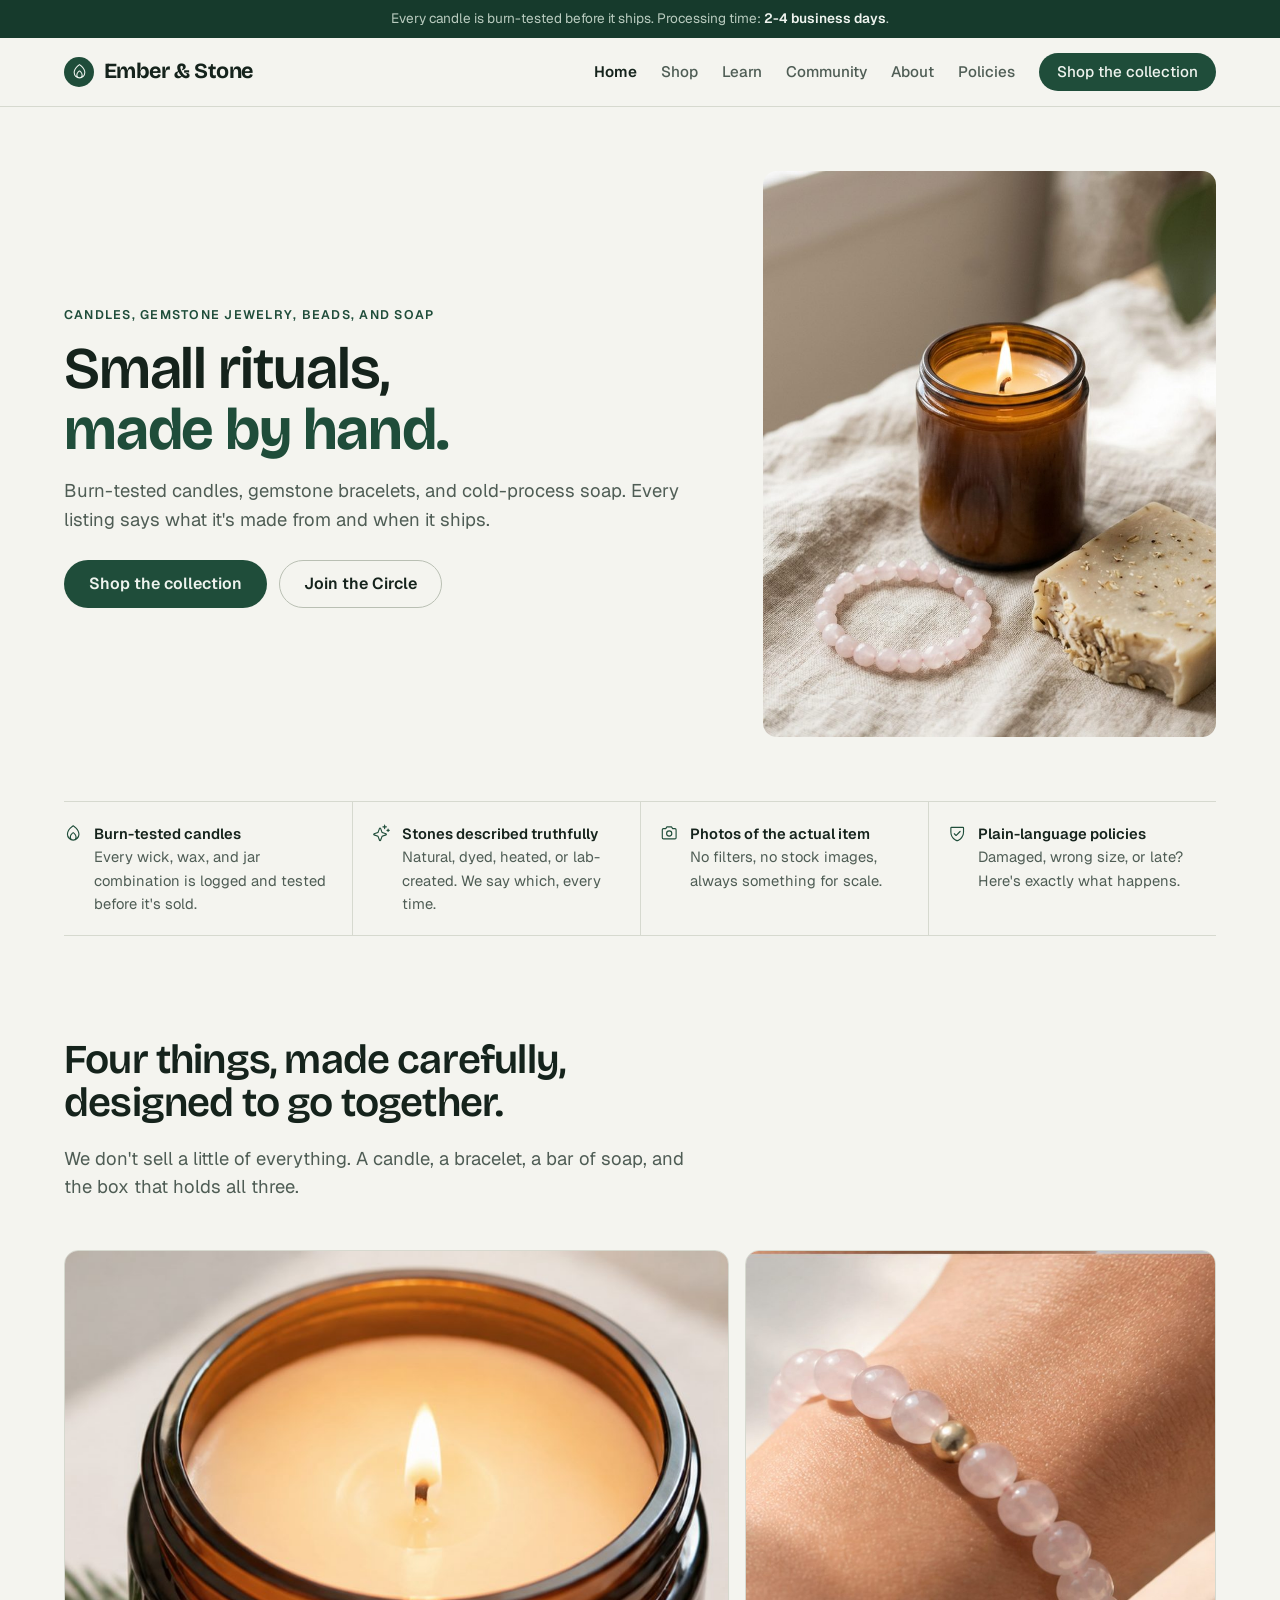
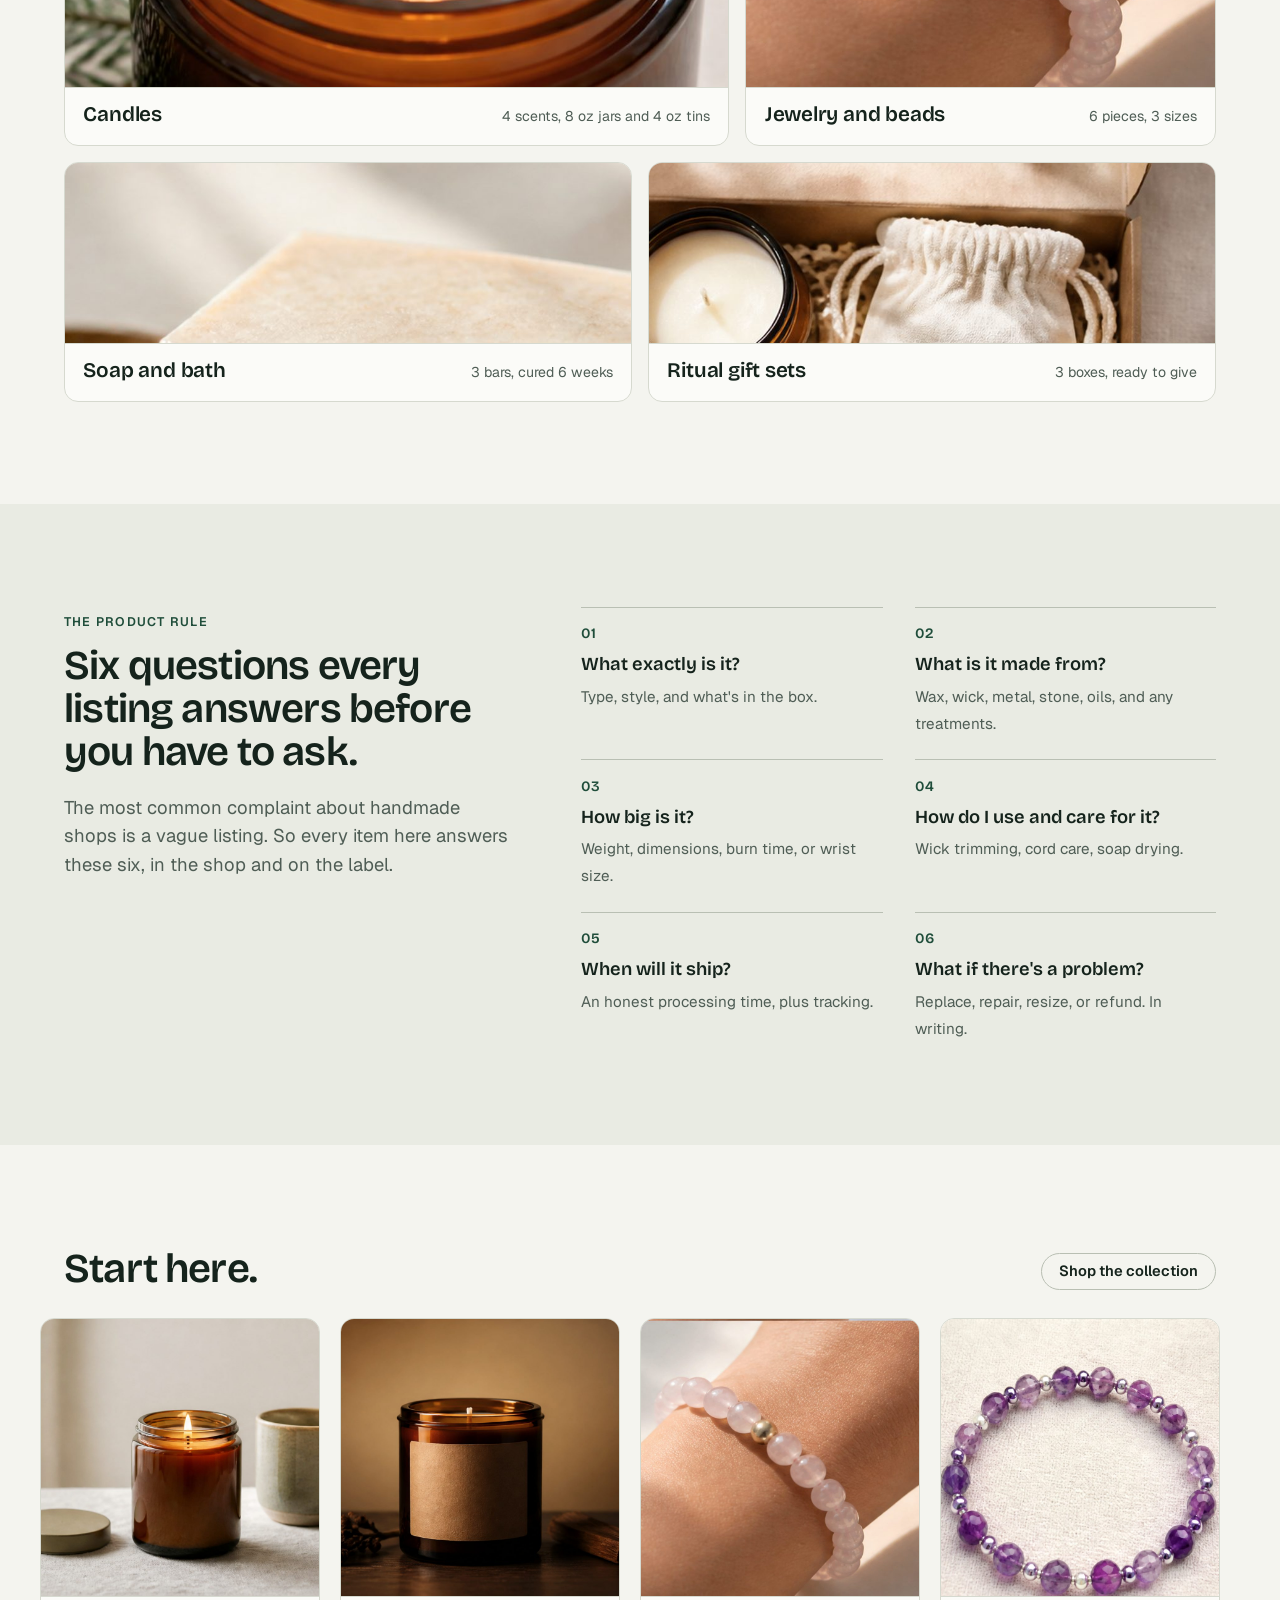
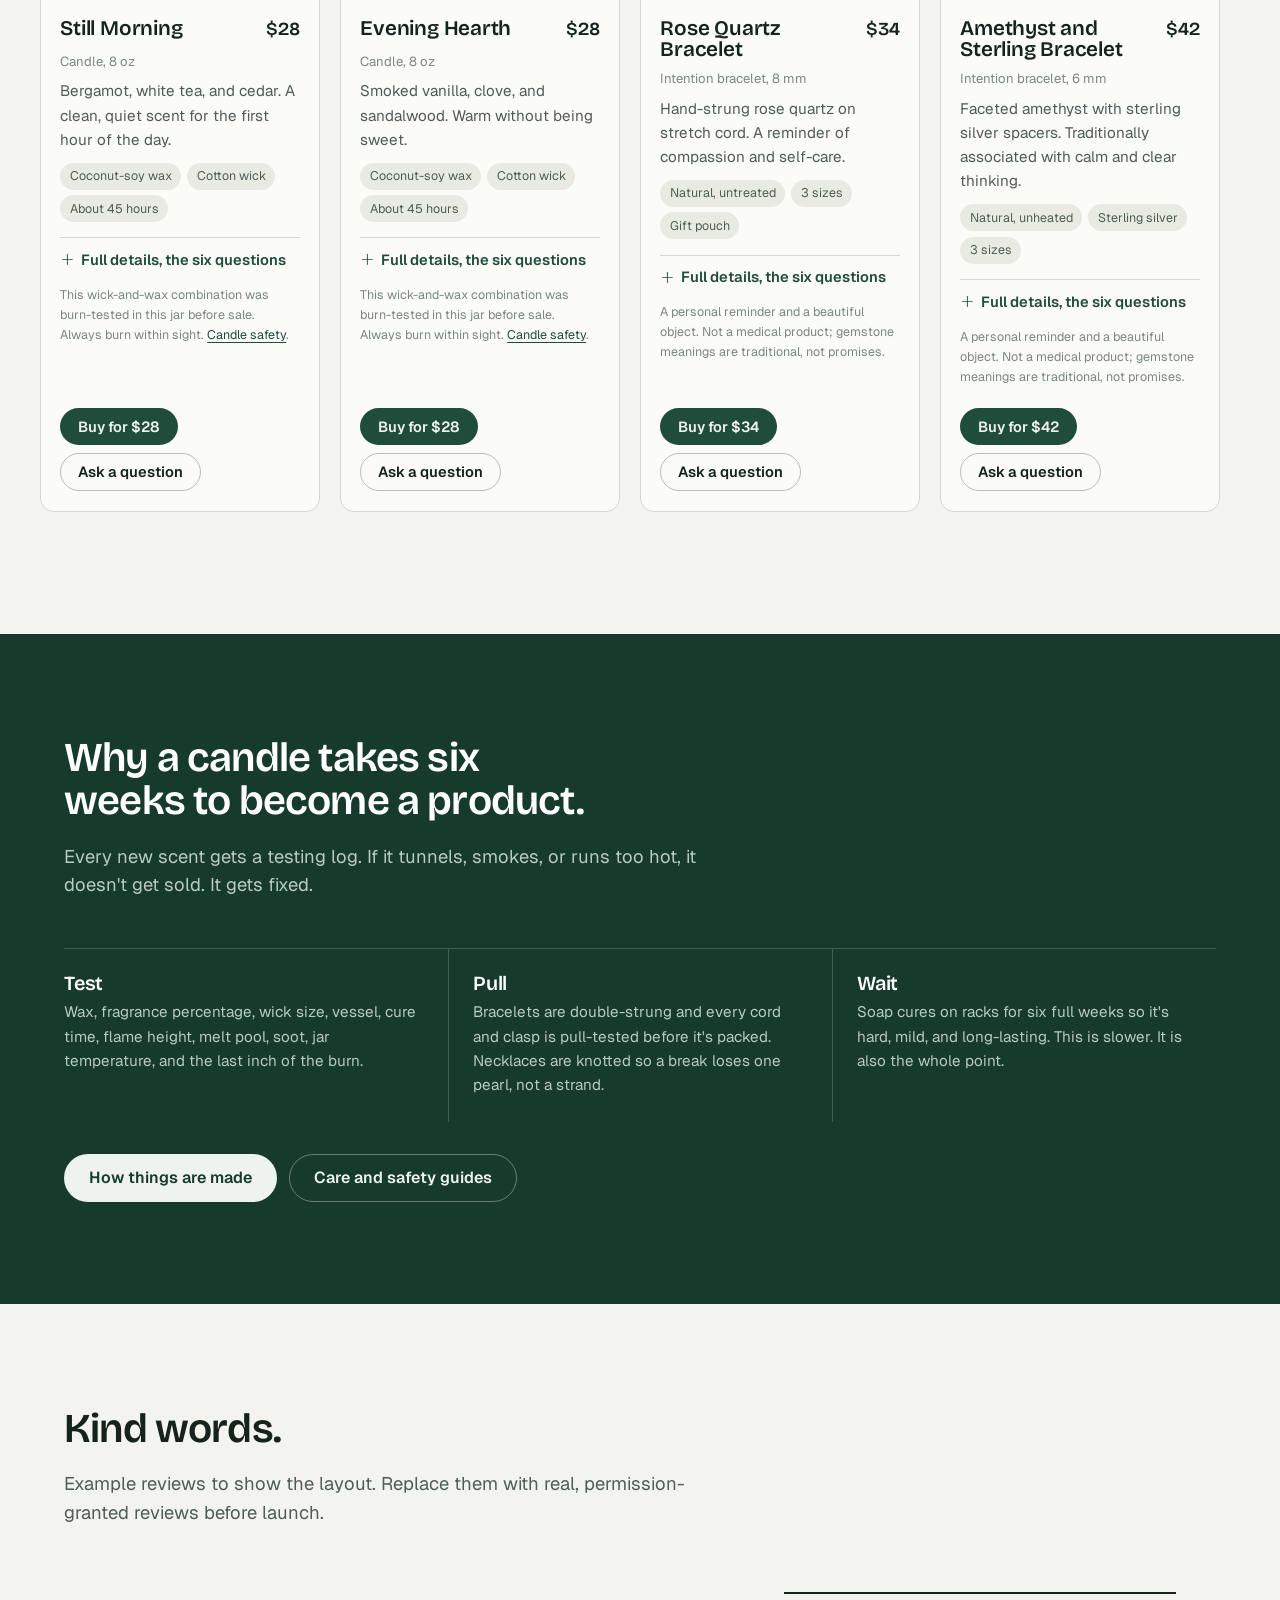
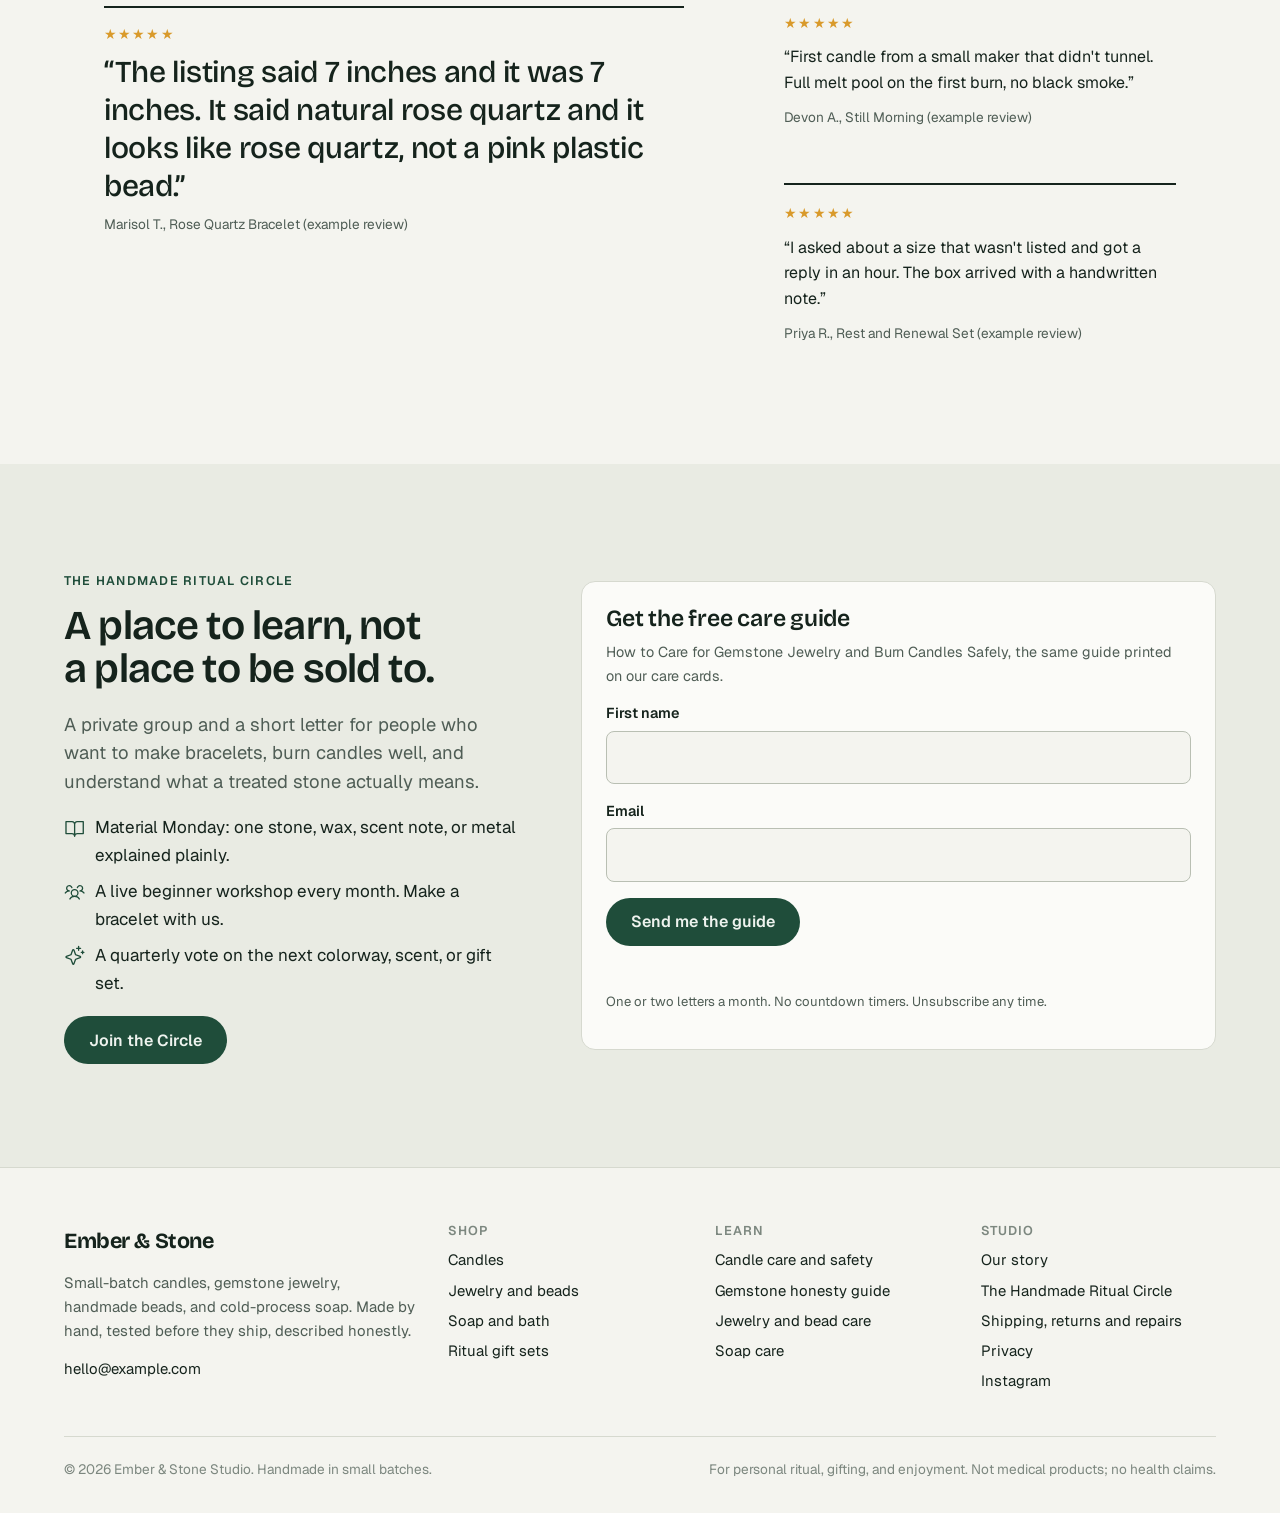
==== commit db6c7a65: "Add generated product photography and wire it into every page Twenty studio renderings replace the t" ====
--- a/handmade-ritual/index.html
+++ b/handmade-ritual/index.html
@@ -19,7 +19,7 @@
 </head>
 <body>
 <a class="skip" href="#main">Skip to content</a>
-<svg xmlns="http://www.w3.org/2000/svg" style="display:none" aria-hidden="true"><symbol id="ph-book-open" viewBox="0 0 256 256"><path d="M232,48H160a40,40,0,0,0-32,16A40,40,0,0,0,96,48H24a8,8,0,0,0-8,8V200a8,8,0,0,0,8,8H96a24,24,0,0,1,24,24,8,8,0,0,0,16,0,24,24,0,0,1,24-24h72a8,8,0,0,0,8-8V56A8,8,0,0,0,232,48ZM96,192H32V64H96a24,24,0,0,1,24,24V200A39.81,39.81,0,0,0,96,192Zm128,0H160a39.81,39.81,0,0,0-24,8V88a24,24,0,0,1,24-24h64Z"/></symbol><symbol id="ph-camera" viewBox="0 0 256 256"><path d="M208,56H180.28L166.65,35.56A8,8,0,0,0,160,32H96a8,8,0,0,0-6.65,3.56L75.71,56H48A24,24,0,0,0,24,80V192a24,24,0,0,0,24,24H208a24,24,0,0,0,24-24V80A24,24,0,0,0,208,56Zm8,136a8,8,0,0,1-8,8H48a8,8,0,0,1-8-8V80a8,8,0,0,1,8-8H80a8,8,0,0,0,6.66-3.56L100.28,48h55.43l13.63,20.44A8,8,0,0,0,176,72h32a8,8,0,0,1,8,8ZM128,88a44,44,0,1,0,44,44A44.05,44.05,0,0,0,128,88Zm0,72a28,28,0,1,1,28-28A28,28,0,0,1,128,160Z"/></symbol><symbol id="ph-chat-circle" viewBox="0 0 256 256"><path d="M128,24A104,104,0,0,0,36.18,176.88L24.83,210.93a16,16,0,0,0,20.24,20.24l34.05-11.35A104,104,0,1,0,128,24Zm0,192a87.87,87.87,0,0,1-44.06-11.81,8,8,0,0,0-6.54-.67L40,216,52.47,178.6a8,8,0,0,0-.66-6.54A88,88,0,1,1,128,216Z"/></symbol><symbol id="ph-drop" viewBox="0 0 256 256"><path d="M174,47.75a254.19,254.19,0,0,0-41.45-38.3,8,8,0,0,0-9.18,0A254.19,254.19,0,0,0,82,47.75C54.51,79.32,40,112.6,40,144a88,88,0,0,0,176,0C216,112.6,201.49,79.32,174,47.75ZM128,216a72.08,72.08,0,0,1-72-72c0-57.23,55.47-105,72-118,16.53,13,72,60.75,72,118A72.08,72.08,0,0,1,128,216Zm55.89-62.66a57.6,57.6,0,0,1-46.56,46.55A8.75,8.75,0,0,1,136,200a8,8,0,0,1-1.32-15.89c16.57-2.79,30.63-16.85,33.44-33.45a8,8,0,0,1,15.78,2.68Z"/></symbol><symbol id="ph-flame" viewBox="0 0 256 256"><path d="M173.79,51.48a221.25,221.25,0,0,0-41.67-34.34,8,8,0,0,0-8.24,0A221.25,221.25,0,0,0,82.21,51.48C54.59,80.48,40,112.47,40,144a88,88,0,0,0,176,0C216,112.47,201.41,80.48,173.79,51.48ZM96,184c0-27.67,22.53-47.28,32-54.3,9.48,7,32,26.63,32,54.3a32,32,0,0,1-64,0Zm77.27,15.93A47.8,47.8,0,0,0,176,184c0-44-42.09-69.79-43.88-70.86a8,8,0,0,0-8.24,0C122.09,114.21,80,140,80,184a47.8,47.8,0,0,0,2.73,15.93A71.88,71.88,0,0,1,56,144c0-34.41,20.4-63.15,37.52-81.19A216.21,216.21,0,0,1,128,33.54a215.77,215.77,0,0,1,34.48,29.27C193.49,95.5,200,125,200,144A71.88,71.88,0,0,1,173.27,199.93Z"/></symbol><symbol id="ph-gift" viewBox="0 0 256 256"><path d="M216,72H180.92c.39-.33.79-.65,1.17-1A29.53,29.53,0,0,0,192,49.57,32.62,32.62,0,0,0,158.44,16,29.53,29.53,0,0,0,137,25.91a54.94,54.94,0,0,0-9,14.48,54.94,54.94,0,0,0-9-14.48A29.53,29.53,0,0,0,97.56,16,32.62,32.62,0,0,0,64,49.57,29.53,29.53,0,0,0,73.91,71c.38.33.78.65,1.17,1H40A16,16,0,0,0,24,88v32a16,16,0,0,0,16,16v64a16,16,0,0,0,16,16H200a16,16,0,0,0,16-16V136a16,16,0,0,0,16-16V88A16,16,0,0,0,216,72ZM149,36.51a13.69,13.69,0,0,1,10-4.5h.49A16.62,16.62,0,0,1,176,49.08a13.69,13.69,0,0,1-4.5,10c-9.49,8.4-25.24,11.36-35,12.4C137.7,60.89,141,45.5,149,36.51Zm-64.09.36A16.63,16.63,0,0,1,96.59,32h.49a13.69,13.69,0,0,1,10,4.5c8.39,9.48,11.35,25.2,12.39,34.92-9.72-1-25.44-4-34.92-12.39a13.69,13.69,0,0,1-4.5-10A16.6,16.6,0,0,1,84.87,36.87ZM40,88h80v32H40Zm16,48h64v64H56Zm144,64H136V136h64Zm16-80H136V88h80v32Z"/></symbol><symbol id="ph-hand-heart" viewBox="0 0 256 256"><path d="M230.33,141.06a24.34,24.34,0,0,0-18.61-4.77C230.5,117.33,240,98.48,240,80c0-26.47-21.29-48-47.46-48A47.58,47.58,0,0,0,156,48.75,47.58,47.58,0,0,0,119.46,32C93.29,32,72,53.53,72,80c0,11,3.24,21.69,10.06,33a31.87,31.87,0,0,0-14.75,8.4L44.69,144H16A16,16,0,0,0,0,160v40a16,16,0,0,0,16,16H120a7.93,7.93,0,0,0,1.94-.24l64-16a6.94,6.94,0,0,0,1.19-.4L226,182.82l.44-.2a24.6,24.6,0,0,0,3.93-41.56ZM119.46,48A31.15,31.15,0,0,1,148.6,67a8,8,0,0,0,14.8,0,31.15,31.15,0,0,1,29.14-19C209.59,48,224,62.65,224,80c0,19.51-15.79,41.58-45.66,63.9l-11.09,2.55A28,28,0,0,0,140,112H100.68C92.05,100.36,88,90.12,88,80,88,62.65,102.41,48,119.46,48ZM16,160H40v40H16Zm203.43,8.21-38,16.18L119,200H56V155.31l22.63-22.62A15.86,15.86,0,0,1,89.94,128H140a12,12,0,0,1,0,24H112a8,8,0,0,0,0,16h32a8.32,8.32,0,0,0,1.79-.2l67-15.41.31-.08a8.6,8.6,0,0,1,6.3,15.9Z"/></symbol><symbol id="ph-plus" viewBox="0 0 256 256"><path d="M224,128a8,8,0,0,1-8,8H136v80a8,8,0,0,1-16,0V136H40a8,8,0,0,1,0-16h80V40a8,8,0,0,1,16,0v80h80A8,8,0,0,1,224,128Z"/></symbol><symbol id="ph-shield-check" viewBox="0 0 256 256"><path d="M208,40H48A16,16,0,0,0,32,56v56c0,52.72,25.52,84.67,46.93,102.19,23.06,18.86,46,25.26,47,25.53a8,8,0,0,0,4.2,0c1-.27,23.91-6.67,47-25.53C198.48,196.67,224,164.72,224,112V56A16,16,0,0,0,208,40Zm0,72c0,37.07-13.66,67.16-40.6,89.42A129.3,129.3,0,0,1,128,223.62a128.25,128.25,0,0,1-38.92-21.81C61.82,179.51,48,149.3,48,112l0-56,160,0ZM82.34,141.66a8,8,0,0,1,11.32-11.32L112,148.69l50.34-50.35a8,8,0,0,1,11.32,11.32l-56,56a8,8,0,0,1-11.32,0Z"/></symbol><symbol id="ph-sparkle" viewBox="0 0 256 256"><path d="M197.58,129.06,146,110l-19-51.62a15.92,15.92,0,0,0-29.88,0L78,110l-51.62,19a15.92,15.92,0,0,0,0,29.88L78,178l19,51.62a15.92,15.92,0,0,0,29.88,0L146,178l51.62-19a15.92,15.92,0,0,0,0-29.88ZM137,164.22a8,8,0,0,0-4.74,4.74L112,223.85,91.78,169A8,8,0,0,0,87,164.22L32.15,144,87,123.78A8,8,0,0,0,91.78,119L112,64.15,132.22,119a8,8,0,0,0,4.74,4.74L191.85,144ZM144,40a8,8,0,0,1,8-8h16V16a8,8,0,0,1,16,0V32h16a8,8,0,0,1,0,16H184V64a8,8,0,0,1-16,0V48H152A8,8,0,0,1,144,40ZM248,88a8,8,0,0,1-8,8h-8v8a8,8,0,0,1-16,0V96h-8a8,8,0,0,1,0-16h8V72a8,8,0,0,1,16,0v8h8A8,8,0,0,1,248,88Z"/></symbol><symbol id="ph-users-three" viewBox="0 0 256 256"><path d="M244.8,150.4a8,8,0,0,1-11.2-1.6A51.6,51.6,0,0,0,192,128a8,8,0,0,1-7.37-4.89,8,8,0,0,1,0-6.22A8,8,0,0,1,192,112a24,24,0,1,0-23.24-30,8,8,0,1,1-15.5-4A40,40,0,1,1,219,117.51a67.94,67.94,0,0,1,27.43,21.68A8,8,0,0,1,244.8,150.4ZM190.92,212a8,8,0,1,1-13.84,8,57,57,0,0,0-98.16,0,8,8,0,1,1-13.84-8,72.06,72.06,0,0,1,33.74-29.92,48,48,0,1,1,58.36,0A72.06,72.06,0,0,1,190.92,212ZM128,176a32,32,0,1,0-32-32A32,32,0,0,0,128,176ZM72,120a8,8,0,0,0-8-8A24,24,0,1,1,87.24,82a8,8,0,1,0,15.5-4A40,40,0,1,0,37,117.51,67.94,67.94,0,0,0,9.6,139.19a8,8,0,1,0,12.8,9.61A51.6,51.6,0,0,1,64,128,8,8,0,0,0,72,120Z"/></symbol><symbol id="ph-warning" viewBox="0 0 256 256"><path d="M236.8,188.09,149.35,36.22h0a24.76,24.76,0,0,0-42.7,0L19.2,188.09a23.51,23.51,0,0,0,0,23.72A24.35,24.35,0,0,0,40.55,224h174.9a24.35,24.35,0,0,0,21.33-12.19A23.51,23.51,0,0,0,236.8,188.09ZM222.93,203.8a8.5,8.5,0,0,1-7.48,4.2H40.55a8.5,8.5,0,0,1-7.48-4.2,7.59,7.59,0,0,1,0-7.72L120.52,44.21a8.75,8.75,0,0,1,15,0l87.45,151.87A7.59,7.59,0,0,1,222.93,203.8ZM120,144V104a8,8,0,0,1,16,0v40a8,8,0,0,1-16,0Zm20,36a12,12,0,1,1-12-12A12,12,0,0,1,140,180Z"/></symbol></svg>
+<svg xmlns="http://www.w3.org/2000/svg" style="display:none" aria-hidden="true"><symbol id="ph-book-open" viewBox="0 0 256 256"><path d="M232,48H160a40,40,0,0,0-32,16A40,40,0,0,0,96,48H24a8,8,0,0,0-8,8V200a8,8,0,0,0,8,8H96a24,24,0,0,1,24,24,8,8,0,0,0,16,0,24,24,0,0,1,24-24h72a8,8,0,0,0,8-8V56A8,8,0,0,0,232,48ZM96,192H32V64H96a24,24,0,0,1,24,24V200A39.81,39.81,0,0,0,96,192Zm128,0H160a39.81,39.81,0,0,0-24,8V88a24,24,0,0,1,24-24h64Z"/></symbol><symbol id="ph-camera" viewBox="0 0 256 256"><path d="M208,56H180.28L166.65,35.56A8,8,0,0,0,160,32H96a8,8,0,0,0-6.65,3.56L75.71,56H48A24,24,0,0,0,24,80V192a24,24,0,0,0,24,24H208a24,24,0,0,0,24-24V80A24,24,0,0,0,208,56Zm8,136a8,8,0,0,1-8,8H48a8,8,0,0,1-8-8V80a8,8,0,0,1,8-8H80a8,8,0,0,0,6.66-3.56L100.28,48h55.43l13.63,20.44A8,8,0,0,0,176,72h32a8,8,0,0,1,8,8ZM128,88a44,44,0,1,0,44,44A44.05,44.05,0,0,0,128,88Zm0,72a28,28,0,1,1,28-28A28,28,0,0,1,128,160Z"/></symbol><symbol id="ph-chat-circle" viewBox="0 0 256 256"><path d="M128,24A104,104,0,0,0,36.18,176.88L24.83,210.93a16,16,0,0,0,20.24,20.24l34.05-11.35A104,104,0,1,0,128,24Zm0,192a87.87,87.87,0,0,1-44.06-11.81,8,8,0,0,0-6.54-.67L40,216,52.47,178.6a8,8,0,0,0-.66-6.54A88,88,0,1,1,128,216Z"/></symbol><symbol id="ph-drop" viewBox="0 0 256 256"><path d="M174,47.75a254.19,254.19,0,0,0-41.45-38.3,8,8,0,0,0-9.18,0A254.19,254.19,0,0,0,82,47.75C54.51,79.32,40,112.6,40,144a88,88,0,0,0,176,0C216,112.6,201.49,79.32,174,47.75ZM128,216a72.08,72.08,0,0,1-72-72c0-57.23,55.47-105,72-118,16.53,13,72,60.75,72,118A72.08,72.08,0,0,1,128,216Zm55.89-62.66a57.6,57.6,0,0,1-46.56,46.55A8.75,8.75,0,0,1,136,200a8,8,0,0,1-1.32-15.89c16.57-2.79,30.63-16.85,33.44-33.45a8,8,0,0,1,15.78,2.68Z"/></symbol><symbol id="ph-flame" viewBox="0 0 256 256"><path d="M173.79,51.48a221.25,221.25,0,0,0-41.67-34.34,8,8,0,0,0-8.24,0A221.25,221.25,0,0,0,82.21,51.48C54.59,80.48,40,112.47,40,144a88,88,0,0,0,176,0C216,112.47,201.41,80.48,173.79,51.48ZM96,184c0-27.67,22.53-47.28,32-54.3,9.48,7,32,26.63,32,54.3a32,32,0,0,1-64,0Zm77.27,15.93A47.8,47.8,0,0,0,176,184c0-44-42.09-69.79-43.88-70.86a8,8,0,0,0-8.24,0C122.09,114.21,80,140,80,184a47.8,47.8,0,0,0,2.73,15.93A71.88,71.88,0,0,1,56,144c0-34.41,20.4-63.15,37.52-81.19A216.21,216.21,0,0,1,128,33.54a215.77,215.77,0,0,1,34.48,29.27C193.49,95.5,200,125,200,144A71.88,71.88,0,0,1,173.27,199.93Z"/></symbol><symbol id="ph-hand-heart" viewBox="0 0 256 256"><path d="M230.33,141.06a24.34,24.34,0,0,0-18.61-4.77C230.5,117.33,240,98.48,240,80c0-26.47-21.29-48-47.46-48A47.58,47.58,0,0,0,156,48.75,47.58,47.58,0,0,0,119.46,32C93.29,32,72,53.53,72,80c0,11,3.24,21.69,10.06,33a31.87,31.87,0,0,0-14.75,8.4L44.69,144H16A16,16,0,0,0,0,160v40a16,16,0,0,0,16,16H120a7.93,7.93,0,0,0,1.94-.24l64-16a6.94,6.94,0,0,0,1.19-.4L226,182.82l.44-.2a24.6,24.6,0,0,0,3.93-41.56ZM119.46,48A31.15,31.15,0,0,1,148.6,67a8,8,0,0,0,14.8,0,31.15,31.15,0,0,1,29.14-19C209.59,48,224,62.65,224,80c0,19.51-15.79,41.58-45.66,63.9l-11.09,2.55A28,28,0,0,0,140,112H100.68C92.05,100.36,88,90.12,88,80,88,62.65,102.41,48,119.46,48ZM16,160H40v40H16Zm203.43,8.21-38,16.18L119,200H56V155.31l22.63-22.62A15.86,15.86,0,0,1,89.94,128H140a12,12,0,0,1,0,24H112a8,8,0,0,0,0,16h32a8.32,8.32,0,0,0,1.79-.2l67-15.41.31-.08a8.6,8.6,0,0,1,6.3,15.9Z"/></symbol><symbol id="ph-plus" viewBox="0 0 256 256"><path d="M224,128a8,8,0,0,1-8,8H136v80a8,8,0,0,1-16,0V136H40a8,8,0,0,1,0-16h80V40a8,8,0,0,1,16,0v80h80A8,8,0,0,1,224,128Z"/></symbol><symbol id="ph-shield-check" viewBox="0 0 256 256"><path d="M208,40H48A16,16,0,0,0,32,56v56c0,52.72,25.52,84.67,46.93,102.19,23.06,18.86,46,25.26,47,25.53a8,8,0,0,0,4.2,0c1-.27,23.91-6.67,47-25.53C198.48,196.67,224,164.72,224,112V56A16,16,0,0,0,208,40Zm0,72c0,37.07-13.66,67.16-40.6,89.42A129.3,129.3,0,0,1,128,223.62a128.25,128.25,0,0,1-38.92-21.81C61.82,179.51,48,149.3,48,112l0-56,160,0ZM82.34,141.66a8,8,0,0,1,11.32-11.32L112,148.69l50.34-50.35a8,8,0,0,1,11.32,11.32l-56,56a8,8,0,0,1-11.32,0Z"/></symbol><symbol id="ph-sparkle" viewBox="0 0 256 256"><path d="M197.58,129.06,146,110l-19-51.62a15.92,15.92,0,0,0-29.88,0L78,110l-51.62,19a15.92,15.92,0,0,0,0,29.88L78,178l19,51.62a15.92,15.92,0,0,0,29.88,0L146,178l51.62-19a15.92,15.92,0,0,0,0-29.88ZM137,164.22a8,8,0,0,0-4.74,4.74L112,223.85,91.78,169A8,8,0,0,0,87,164.22L32.15,144,87,123.78A8,8,0,0,0,91.78,119L112,64.15,132.22,119a8,8,0,0,0,4.74,4.74L191.85,144ZM144,40a8,8,0,0,1,8-8h16V16a8,8,0,0,1,16,0V32h16a8,8,0,0,1,0,16H184V64a8,8,0,0,1-16,0V48H152A8,8,0,0,1,144,40ZM248,88a8,8,0,0,1-8,8h-8v8a8,8,0,0,1-16,0V96h-8a8,8,0,0,1,0-16h8V72a8,8,0,0,1,16,0v8h8A8,8,0,0,1,248,88Z"/></symbol><symbol id="ph-users-three" viewBox="0 0 256 256"><path d="M244.8,150.4a8,8,0,0,1-11.2-1.6A51.6,51.6,0,0,0,192,128a8,8,0,0,1-7.37-4.89,8,8,0,0,1,0-6.22A8,8,0,0,1,192,112a24,24,0,1,0-23.24-30,8,8,0,1,1-15.5-4A40,40,0,1,1,219,117.51a67.94,67.94,0,0,1,27.43,21.68A8,8,0,0,1,244.8,150.4ZM190.92,212a8,8,0,1,1-13.84,8,57,57,0,0,0-98.16,0,8,8,0,1,1-13.84-8,72.06,72.06,0,0,1,33.74-29.92,48,48,0,1,1,58.36,0A72.06,72.06,0,0,1,190.92,212ZM128,176a32,32,0,1,0-32-32A32,32,0,0,0,128,176ZM72,120a8,8,0,0,0-8-8A24,24,0,1,1,87.24,82a8,8,0,1,0,15.5-4A40,40,0,1,0,37,117.51,67.94,67.94,0,0,0,9.6,139.19a8,8,0,1,0,12.8,9.61A51.6,51.6,0,0,1,64,128,8,8,0,0,0,72,120Z"/></symbol><symbol id="ph-warning" viewBox="0 0 256 256"><path d="M236.8,188.09,149.35,36.22h0a24.76,24.76,0,0,0-42.7,0L19.2,188.09a23.51,23.51,0,0,0,0,23.72A24.35,24.35,0,0,0,40.55,224h174.9a24.35,24.35,0,0,0,21.33-12.19A23.51,23.51,0,0,0,236.8,188.09ZM222.93,203.8a8.5,8.5,0,0,1-7.48,4.2H40.55a8.5,8.5,0,0,1-7.48-4.2,7.59,7.59,0,0,1,0-7.72L120.52,44.21a8.75,8.75,0,0,1,15,0l87.45,151.87A7.59,7.59,0,0,1,222.93,203.8ZM120,144V104a8,8,0,0,1,16,0v40a8,8,0,0,1-16,0Zm20,36a12,12,0,1,1-12-12A12,12,0,0,1,140,180Z"/></symbol></svg>
 <div class="announce">Every candle is burn-tested before it ships. Processing time: <strong data-processing>2-4 business days</strong>.</div>
 <header class="site-header">
   <div class="wrap nav">
@@ -47,7 +47,7 @@
         <a class="btn btn-ghost" href="community.html">Join the Circle</a>
       </div>
     </div>
-    <figure class=""><div class="photo tone-2"><span class="ph" aria-hidden="true"><svg><use href="#ph-flame"/></svg></span></div><figcaption>Photo to add: a lit candle, one bracelet, and a bar of soap together on linen, daylight, 4:5</figcaption></figure>
+    <figure class=""><div class="photo has-img tone-2"><img src="img/hero.jpg" alt="A lit amber-glass candle, a rose quartz bracelet, and a bar of oat soap on linen in daylight" loading="lazy" width="900" height="1125" /></div></figure>
   </div>
 </section>
 
@@ -67,10 +67,10 @@
       <p class="lede">We don't sell a little of everything. A candle, a bracelet, a bar of soap, and the box that holds all three.</p>
     </div>
     <div class="bento">
-      <a class="tile big" href="shop.html#candles" data-reveal><div class="photo tone-2"><span class="ph" aria-hidden="true"><svg><use href="#ph-flame"/></svg></span></div><div class="body"><h3>Candles</h3><span>4 scents, 8 oz jars and 4 oz tins</span></div></a>
-      <a class="tile tall" href="shop.html#jewelry" data-reveal><div class="photo tone-3"><span class="ph" aria-hidden="true"><svg><use href="#ph-sparkle"/></svg></span></div><div class="body"><h3>Jewelry and beads</h3><span>6 pieces, 3 sizes</span></div></a>
-      <a class="tile wide" href="shop.html#soap" data-reveal><div class="photo"><span class="ph" aria-hidden="true"><svg><use href="#ph-drop"/></svg></span></div><div class="body"><h3>Soap and bath</h3><span>3 bars, cured 6 weeks</span></div></a>
-      <a class="tile wide" href="shop.html#sets" data-reveal><div class="photo tone-4"><span class="ph" aria-hidden="true"><svg><use href="#ph-gift"/></svg></span></div><div class="body"><h3>Ritual gift sets</h3><span>3 boxes, ready to give</span></div></a>
+      <a class="tile big" href="shop.html#candles" data-reveal><div class="photo has-img"><img src="img/grounding.jpg" alt="A lit candle in an amber jar with an even melt pool" loading="lazy" width="900" height="900" /></div><div class="body"><h3>Candles</h3><span>4 scents, 8 oz jars and 4 oz tins</span></div></a>
+      <a class="tile tall" href="shop.html#jewelry" data-reveal><div class="photo has-img"><img src="img/rose-quartz-bracelet.jpg" alt="A rose quartz bead bracelet on a wrist" loading="lazy" width="900" height="900" /></div><div class="body"><h3>Jewelry and beads</h3><span>6 pieces, 3 sizes</span></div></a>
+      <a class="tile wide" href="shop.html#soap" data-reveal><div class="photo has-img"><img src="img/oat-honey-soap.jpg" alt="A bar of oat and honey soap on linen" loading="lazy" width="900" height="900" /></div><div class="body"><h3>Soap and bath</h3><span>3 bars, cured 6 weeks</span></div></a>
+      <a class="tile wide" href="shop.html#sets" data-reveal><div class="photo has-img"><img src="img/fresh-start-set.jpg" alt="An open kraft gift box holding a candle, a bracelet, a bar of soap, and a card" loading="lazy" width="900" height="900" /></div><div class="body"><h3>Ritual gift sets</h3><span>3 boxes, ready to give</span></div></a>
     </div>
   </div>
 </section>
@@ -102,7 +102,7 @@
     <div class="rail">
       
 <article class="product" data-collection="candles">
-  <figure class=""><div class="photo"><span class="ph" aria-hidden="true"><svg><use href="#ph-flame"/></svg></span></div><figcaption>Photo to add: the Still Morning candle, lit, on a plain surface with a hand or mug for scale</figcaption></figure>
+  <figure class=""><div class="photo has-img"><img src="img/still-morning.jpg" alt="Still Morning, the Still Morning candle, lit, on a plain surface with a hand or mug for scale" loading="lazy" width="900" height="900" /></div></figure>
   <div class="body">
     <div class="top"><h3>Still Morning</h3><span class="price tnum">$28</span></div>
     <span class="tag">Candle, 8 oz</span>
@@ -127,7 +127,7 @@
   </div>
 </article>
 <article class="product" data-collection="candles">
-  <figure class=""><div class="photo tone-2"><span class="ph" aria-hidden="true"><svg><use href="#ph-flame"/></svg></span></div><figcaption>Photo to add: the Evening Hearth candle, unlit, label readable</figcaption></figure>
+  <figure class=""><div class="photo has-img tone-2"><img src="img/evening-hearth.jpg" alt="Evening Hearth, the Evening Hearth candle, unlit, label readable" loading="lazy" width="900" height="900" /></div></figure>
   <div class="body">
     <div class="top"><h3>Evening Hearth</h3><span class="price tnum">$28</span></div>
     <span class="tag">Candle, 8 oz</span>
@@ -152,7 +152,7 @@
   </div>
 </article>
 <article class="product" data-collection="jewelry">
-  <figure class=""><div class="photo tone-3"><span class="ph" aria-hidden="true"><svg><use href="#ph-sparkle"/></svg></span></div><figcaption>Photo to add: the rose quartz bracelet on a wrist, in daylight, no filter</figcaption></figure>
+  <figure class=""><div class="photo has-img tone-3"><img src="img/rose-quartz-bracelet.jpg" alt="Rose Quartz Bracelet, the rose quartz bracelet on a wrist, in daylight, no filter" loading="lazy" width="900" height="900" /></div></figure>
   <div class="body">
     <div class="top"><h3>Rose Quartz Bracelet</h3><span class="price tnum">$34</span></div>
     <span class="tag">Intention bracelet, 8 mm</span>
@@ -177,7 +177,7 @@
   </div>
 </article>
 <article class="product" data-collection="jewelry">
-  <figure class=""><div class="photo tone-2"><span class="ph" aria-hidden="true"><svg><use href="#ph-sparkle"/></svg></span></div><figcaption>Photo to add: the amethyst bracelet flat on linen, close enough to see the facets</figcaption></figure>
+  <figure class=""><div class="photo has-img tone-2"><img src="img/amethyst-bracelet.jpg" alt="Amethyst and Sterling Bracelet, the amethyst bracelet flat on linen, close enough to see the facets" loading="lazy" width="900" height="900" /></div></figure>
   <div class="body">
     <div class="top"><h3>Amethyst and Sterling Bracelet</h3><span class="price tnum">$42</span></div>
     <span class="tag">Intention bracelet, 6 mm</span>
@@ -202,7 +202,7 @@
   </div>
 </article>
 <article class="product" data-collection="soap">
-  <figure class=""><div class="photo tone-3"><span class="ph" aria-hidden="true"><svg><use href="#ph-drop"/></svg></span></div><figcaption>Photo to add: the bar unwrapped, and the wrapper with the ingredient list readable</figcaption></figure>
+  <figure class=""><div class="photo has-img tone-3"><img src="img/oat-honey-soap.jpg" alt="Oat and Honey Bar, the bar unwrapped, and the wrapper with the ingredient list readable" loading="lazy" width="900" height="900" /></div></figure>
   <div class="body">
     <div class="top"><h3>Oat and Honey Bar</h3><span class="price tnum">$9</span></div>
     <span class="tag">Cold-process soap, 4.5 oz</span>
@@ -227,7 +227,7 @@
   </div>
 </article>
 <article class="product" data-collection="sets">
-  <figure class=""><div class="photo tone-2"><span class="ph" aria-hidden="true"><svg><use href="#ph-gift"/></svg></span></div><figcaption>Photo to add: the open gift box with every item visible, plus the closed box with ribbon</figcaption></figure>
+  <figure class=""><div class="photo has-img tone-2"><img src="img/rest-set.jpg" alt="Rest and Renewal Set, the open gift box with every item visible, plus the closed box with ribbon" loading="lazy" width="900" height="900" /></div></figure>
   <div class="body">
     <div class="top"><h3>Rest and Renewal Set</h3><span class="price tnum">$52</span></div>
     <span class="tag">Ritual gift set</span>
--- a/handmade-ritual/styles.css
+++ b/handmade-ritual/styles.css
@@ -167,6 +167,8 @@
 :root[data-theme="dark"] .photo::after { mix-blend-mode: screen; opacity: 0.08; }
 @media (prefers-color-scheme: dark) { :root:not([data-theme="light"]) .photo::after { mix-blend-mode: screen; opacity: 0.08; } }
 .photo .ph { width: 20%; height: 20%; max-width: 72px; max-height: 72px; opacity: 0.22; }
+.photo img { width: 100%; height: 100%; object-fit: cover; display: block; }
+.photo.has-img::after { display: none; }
 .photo.tone-2 { background-color: var(--slot-2); }
 .photo.tone-3 { background-color: var(--slot-3); }
 .photo.tone-4 { background-color: var(--slot-4); }
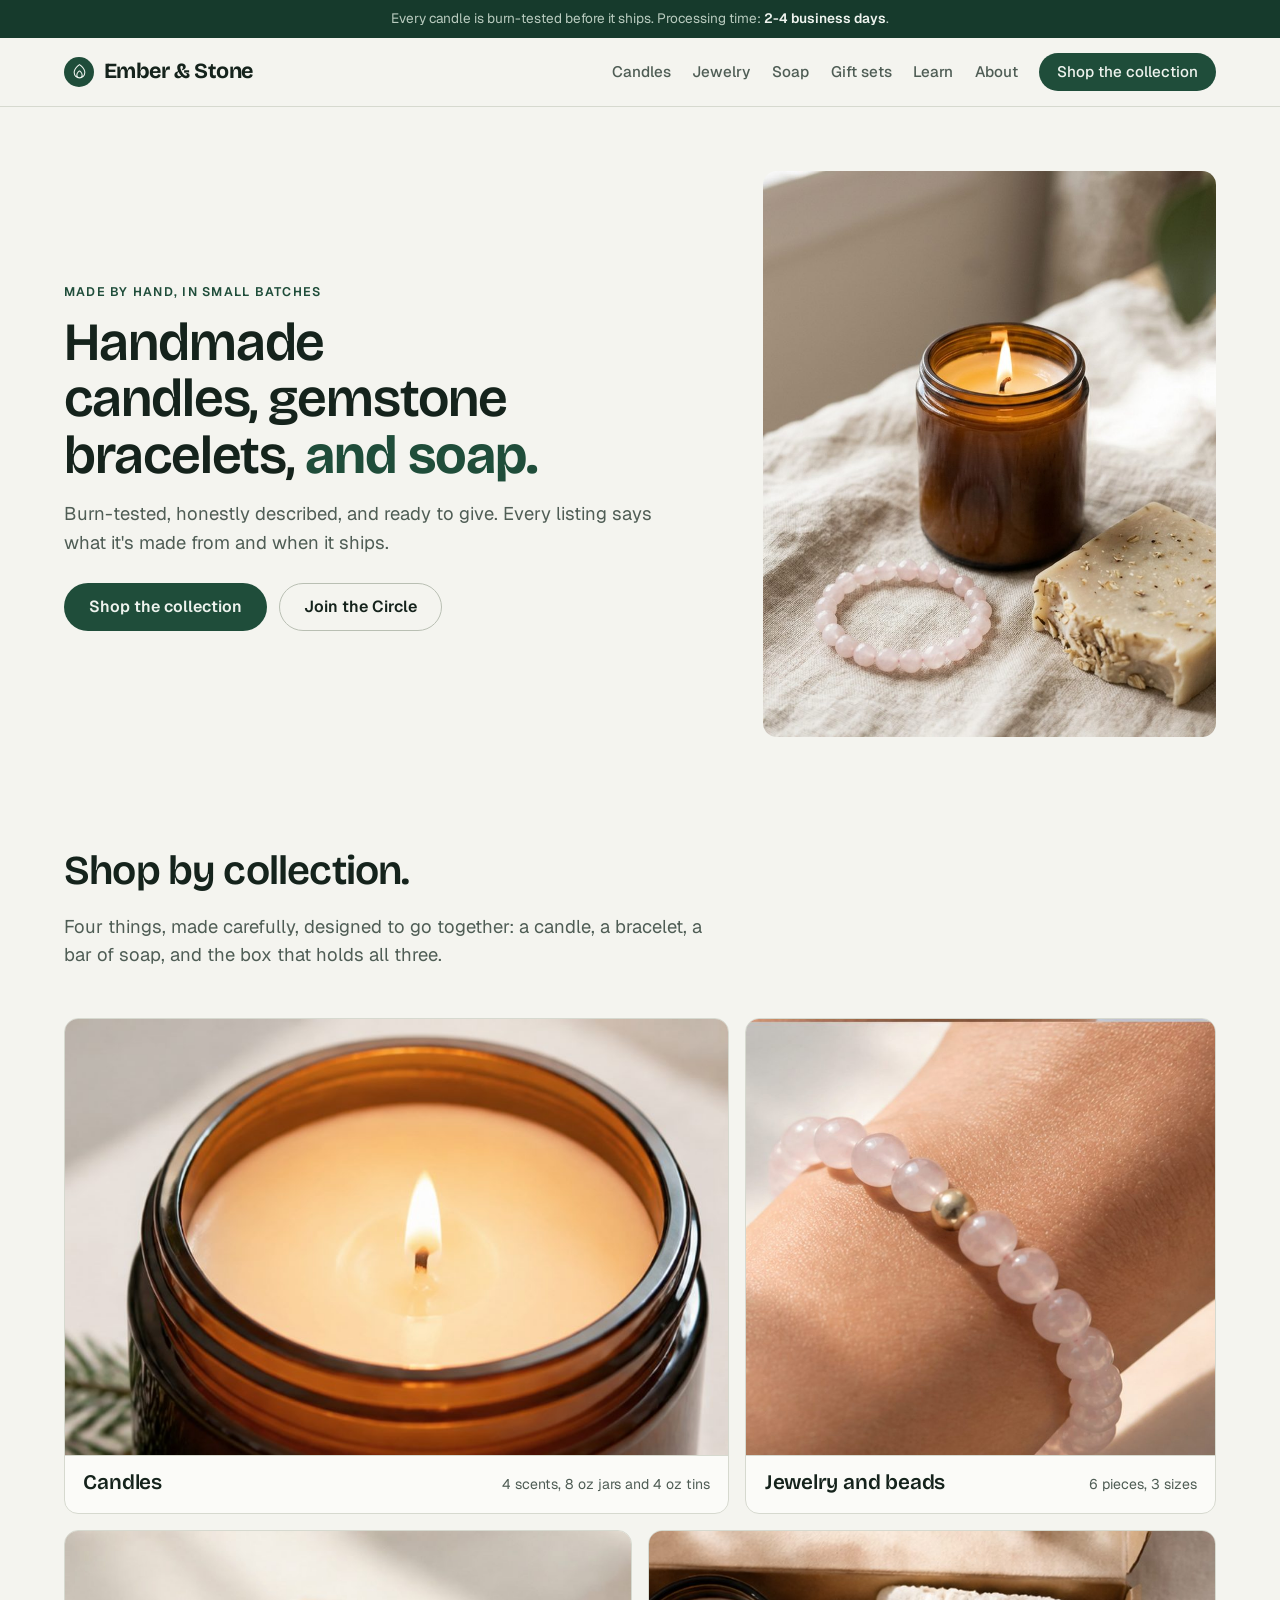
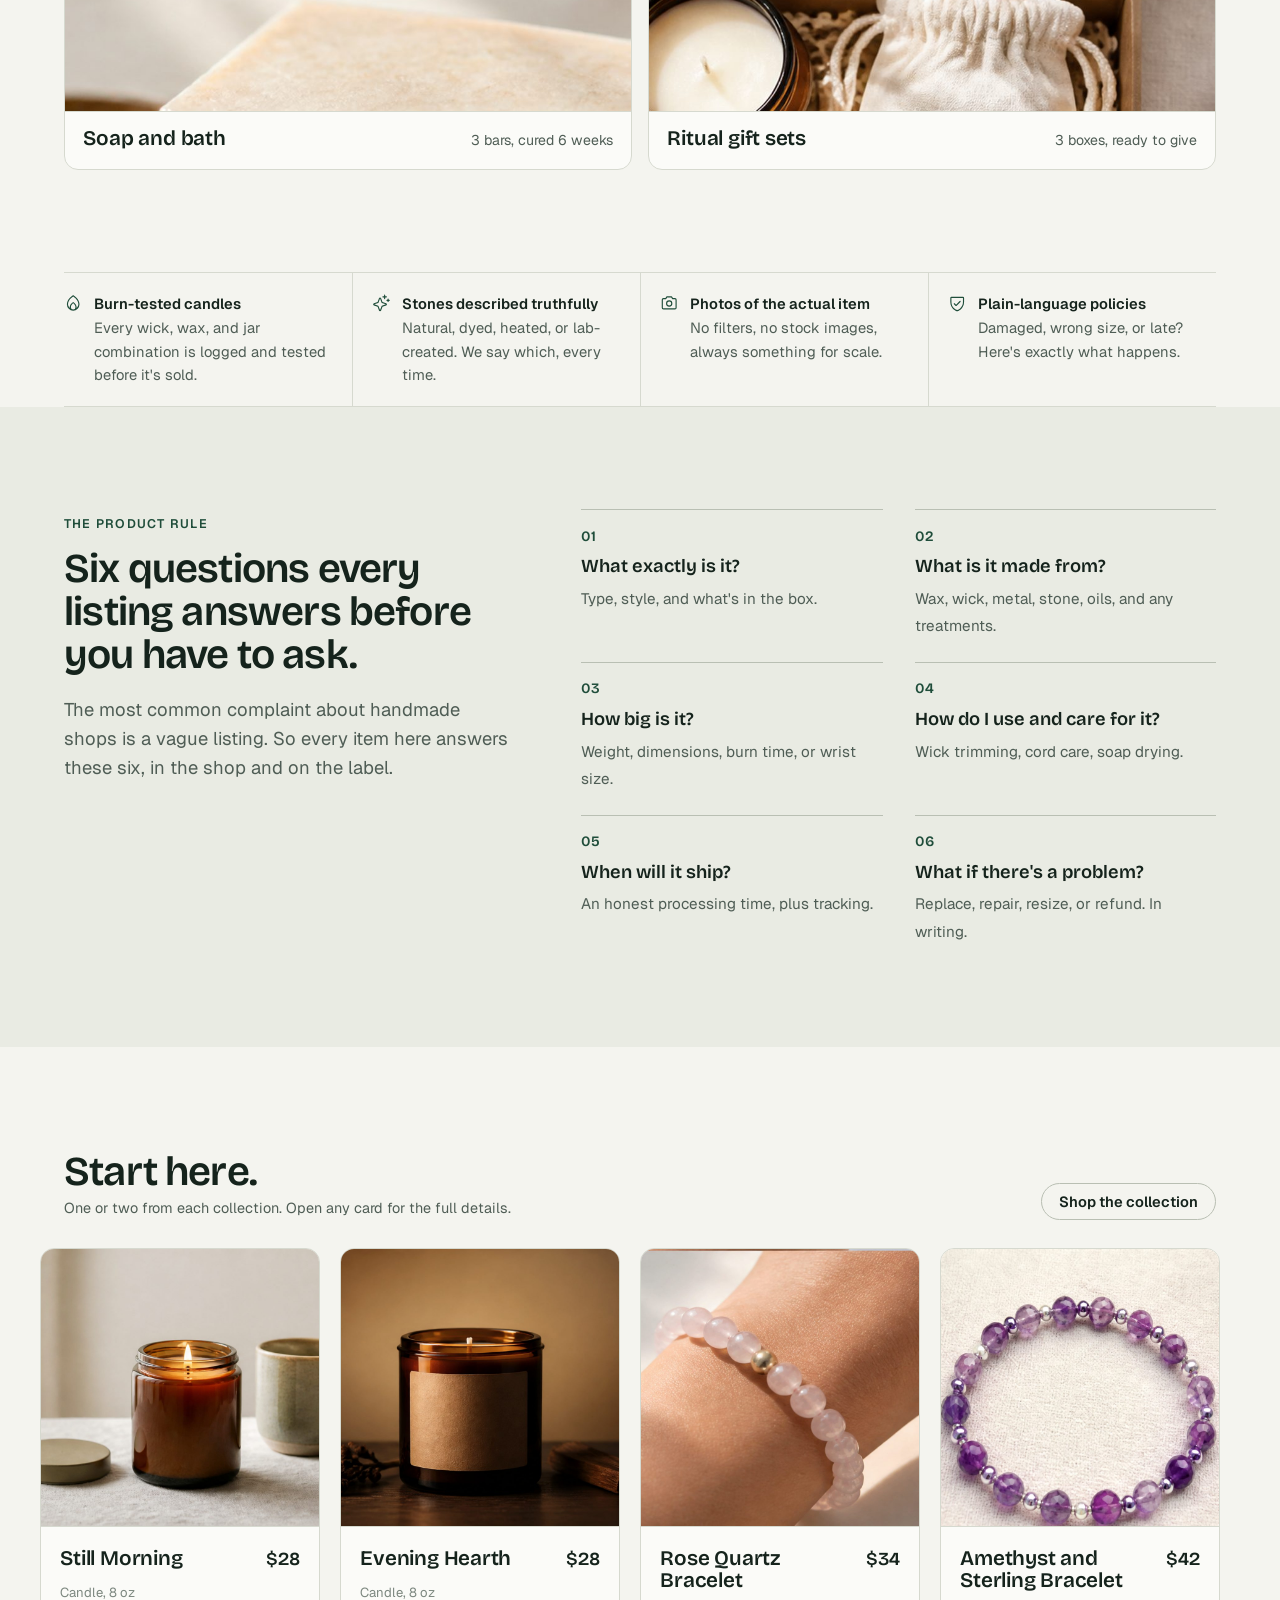
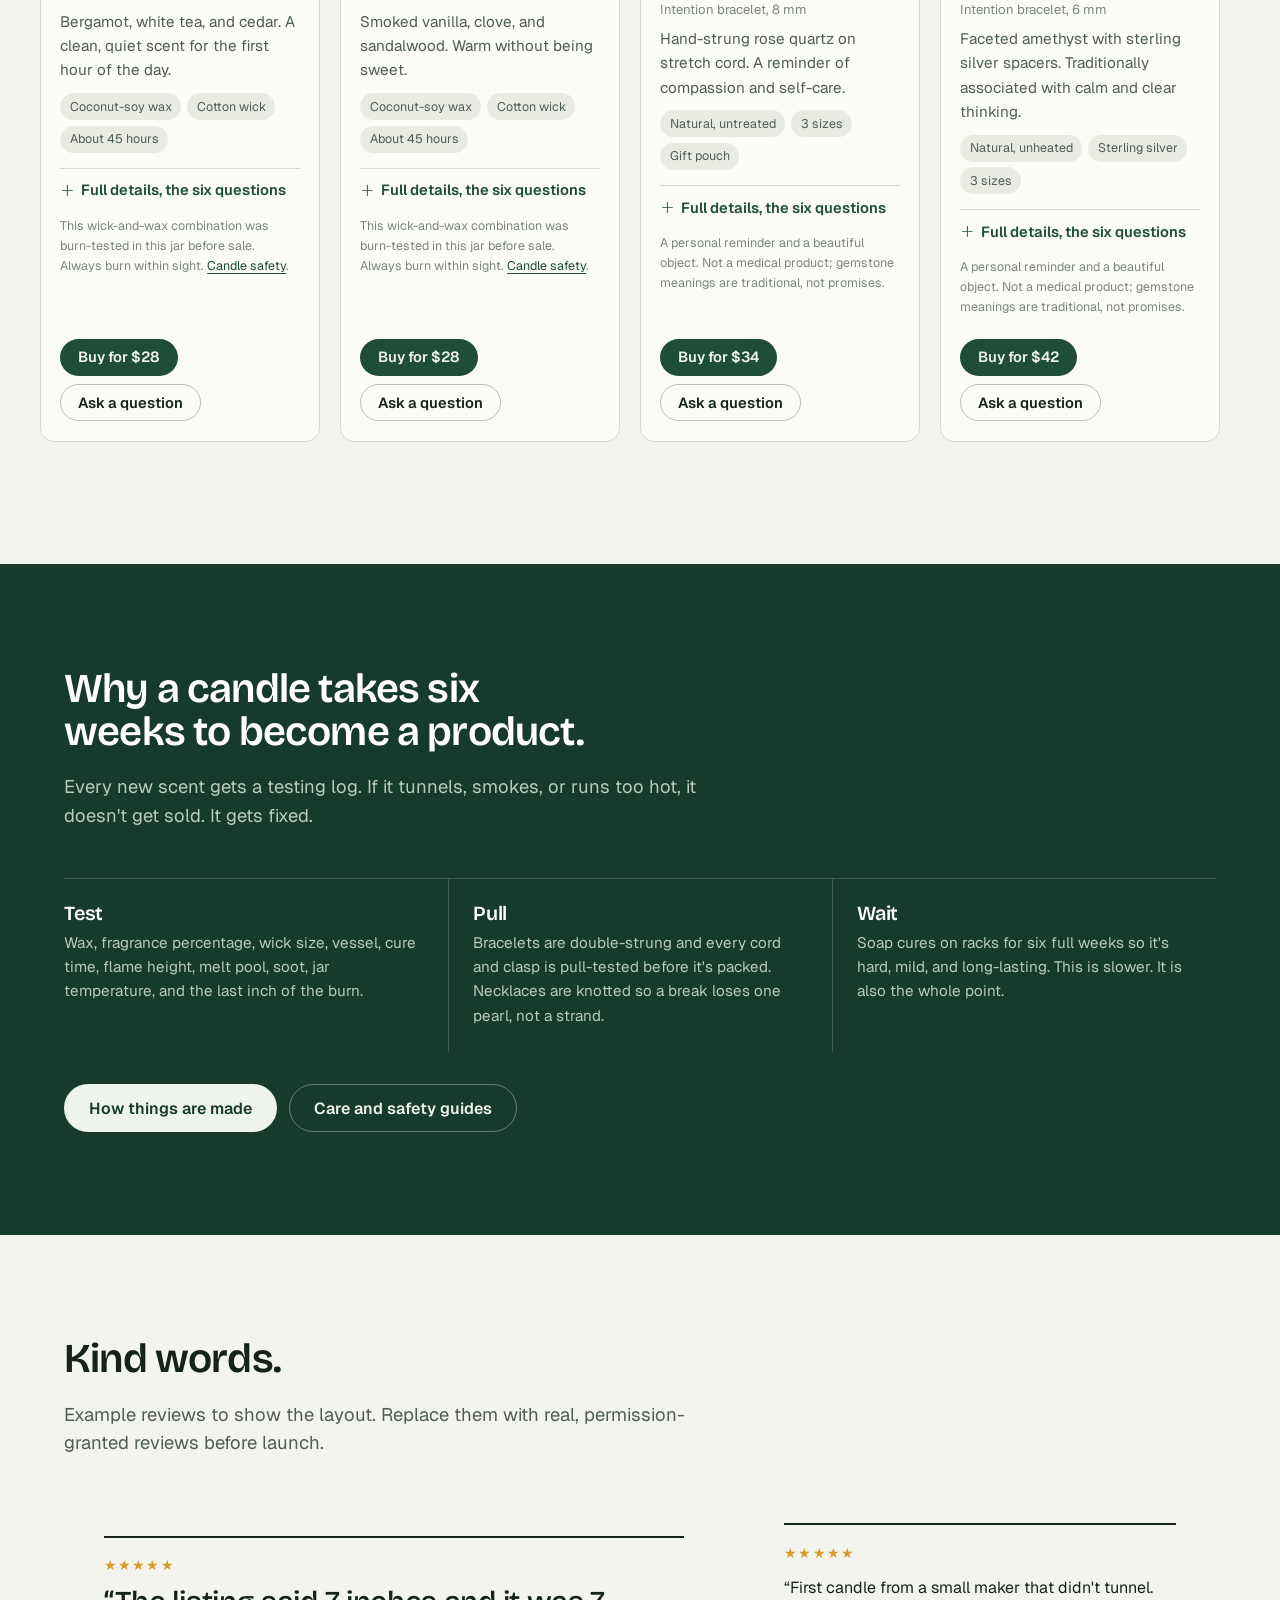
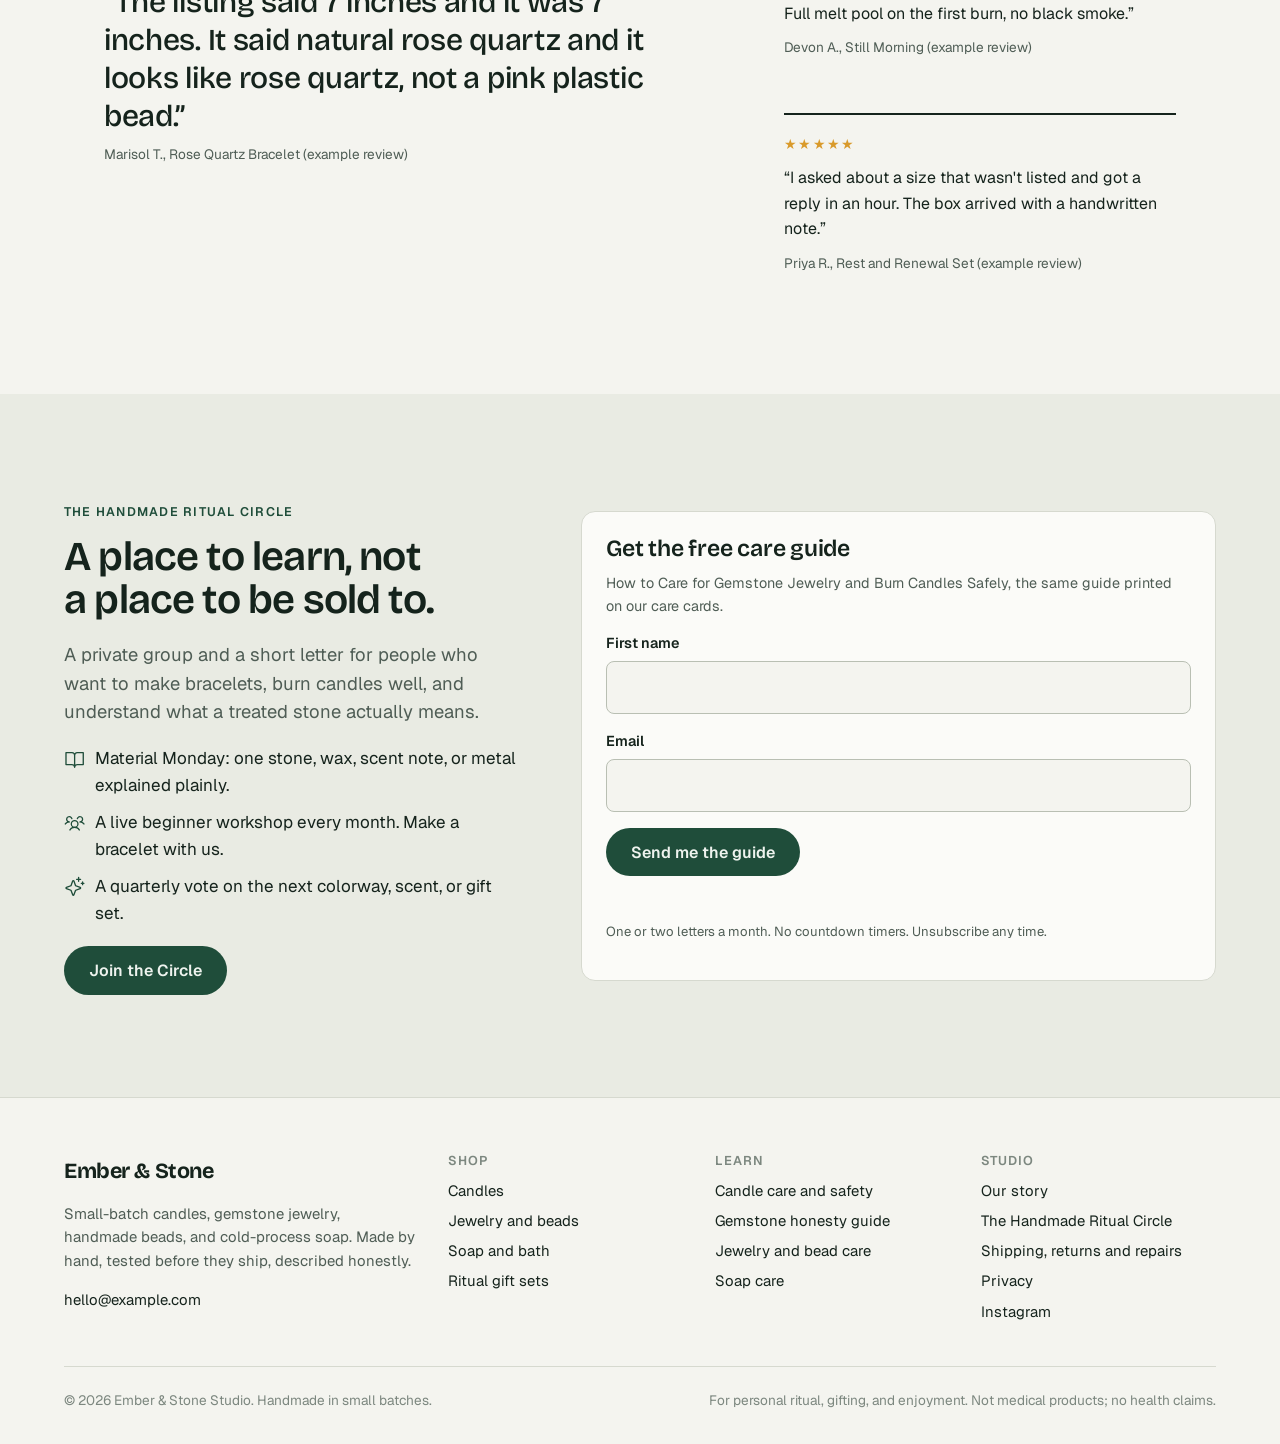
==== commit 11d35d3b: "Say what the shop sells in the first screen Literal headline naming candles, bracelets, and soap; pr" ====
--- a/handmade-ritual/index.html
+++ b/handmade-ritual/index.html
@@ -3,9 +3,9 @@
 <head>
   <meta charset="UTF-8" />
   <meta name="viewport" content="width=device-width, initial-scale=1.0" />
-  <title>Ember &amp; Stone Studio</title>
+  <title>Ember &amp; Stone | Handmade candles, gemstone jewelry and soap</title>
   <meta name="description" content="Burn-tested small-batch candles, honestly described gemstone bracelets, handmade beads, and cold-process soap. Every listing answers what it is, what it&#x27;s made from, and when it ships." />
-  <meta property="og:title" content="Ember &amp; Stone Studio" />
+  <meta property="og:title" content="Ember &amp; Stone | Handmade candles, gemstone jewelry and soap" />
   <meta property="og:description" content="Burn-tested small-batch candles, honestly described gemstone bracelets, handmade beads, and cold-process soap. Every listing answers what it is, what it&#x27;s made from, and when it ships." />
   <meta property="og:type" content="website" />
   <!-- LAUNCH TODO: once the domain exists, add absolute og:image / og:url / canonical (see README). -->
@@ -29,7 +29,7 @@
     </a>
     <button class="nav-toggle" aria-expanded="false" aria-controls="nav-links"><span class="ph" aria-hidden="true"><svg><use href="#ph-list"/></svg></span> Menu</button>
     <ul class="nav-links" id="nav-links">
-      <li><a href="index.html" data-page="home" aria-current="page">Home</a></li><li><a href="shop.html" data-page="shop">Shop</a></li><li><a href="learn.html" data-page="learn">Learn</a></li><li><a href="community.html" data-page="community">Community</a></li><li><a href="about.html" data-page="about">About</a></li><li><a href="policies.html" data-page="policies">Policies</a></li>
+      <li><a href="shop.html#candles" data-page="shop">Candles</a></li><li><a href="shop.html#jewelry" data-page="shop">Jewelry</a></li><li><a href="shop.html#soap" data-page="shop">Soap</a></li><li><a href="shop.html#sets" data-page="shop">Gift sets</a></li><li><a href="learn.html" data-page="learn">Learn</a></li><li><a href="about.html" data-page="about">About</a></li>
       <li><a class="btn btn-primary btn-sm" data-shop-link href="#">Shop the collection</a></li>
     </ul>
   </div>
@@ -39,15 +39,31 @@
 <section class="hero">
   <div class="wrap hero-grid">
     <div>
-      <span class="eyebrow">Candles, gemstone jewelry, beads, and soap</span>
-      <h1>Small rituals, <strong>made by hand.</strong></h1>
-      <p class="lede">Burn-tested candles, gemstone bracelets, and cold-process soap. Every listing says what it's made from and when it ships.</p>
+      <span class="eyebrow">Made by hand, in small batches</span>
+      <h1>Handmade candles, gemstone bracelets, <strong>and soap.</strong></h1>
+      <p class="lede">Burn-tested, honestly described, and ready to give. Every listing says what it's made from and when it ships.</p>
       <div class="btn-row">
         <a class="btn btn-primary" href="shop.html">Shop the collection</a>
         <a class="btn btn-ghost" href="community.html">Join the Circle</a>
       </div>
     </div>
     <figure class=""><div class="photo has-img tone-2"><img src="img/hero.jpg" alt="A lit amber-glass candle, a rose quartz bracelet, and a bar of oat soap on linen in daylight" loading="lazy" width="900" height="1125" /></div></figure>
+  </div>
+</section>
+
+
+<section class="section" style="padding-top:clamp(2rem,4vw,3rem)">
+  <div class="wrap">
+    <div class="section-head">
+      <h2>Shop by collection.</h2>
+      <p class="lede">Four things, made carefully, designed to go together: a candle, a bracelet, a bar of soap, and the box that holds all three.</p>
+    </div>
+    <div class="bento">
+      <a class="tile big" href="shop.html#candles" data-reveal><div class="photo has-img"><img src="img/grounding.jpg" alt="A lit candle in an amber jar with an even melt pool" loading="lazy" width="900" height="900" /></div><div class="body"><h3>Candles</h3><span>4 scents, 8 oz jars and 4 oz tins</span></div></a>
+      <a class="tile tall" href="shop.html#jewelry" data-reveal><div class="photo has-img"><img src="img/rose-quartz-bracelet.jpg" alt="A rose quartz bead bracelet on a wrist" loading="lazy" width="900" height="900" /></div><div class="body"><h3>Jewelry and beads</h3><span>6 pieces, 3 sizes</span></div></a>
+      <a class="tile wide" href="shop.html#soap" data-reveal><div class="photo has-img"><img src="img/oat-honey-soap.jpg" alt="A bar of oat and honey soap on linen" loading="lazy" width="900" height="900" /></div><div class="body"><h3>Soap and bath</h3><span>3 bars, cured 6 weeks</span></div></a>
+      <a class="tile wide" href="shop.html#sets" data-reveal><div class="photo has-img"><img src="img/fresh-start-set.jpg" alt="An open kraft gift box holding a candle, a bracelet, a bar of soap, and a card" loading="lazy" width="900" height="900" /></div><div class="body"><h3>Ritual gift sets</h3><span>3 boxes, ready to give</span></div></a>
+    </div>
   </div>
 </section>
 
@@ -57,21 +73,6 @@
     <div><span class="ph" aria-hidden="true"><svg><use href="#ph-sparkle"/></svg></span><div><strong>Stones described truthfully</strong><span>Natural, dyed, heated, or lab-created. We say which, every time.</span></div></div>
     <div><span class="ph" aria-hidden="true"><svg><use href="#ph-camera"/></svg></span><div><strong>Photos of the actual item</strong><span>No filters, no stock images, always something for scale.</span></div></div>
     <div><span class="ph" aria-hidden="true"><svg><use href="#ph-shield-check"/></svg></span><div><strong>Plain-language policies</strong><span>Damaged, wrong size, or late? Here's exactly what happens.</span></div></div>
-  </div>
-</section>
-
-<section class="section">
-  <div class="wrap">
-    <div class="section-head">
-      <h2>Four things, made carefully, designed to go together.</h2>
-      <p class="lede">We don't sell a little of everything. A candle, a bracelet, a bar of soap, and the box that holds all three.</p>
-    </div>
-    <div class="bento">
-      <a class="tile big" href="shop.html#candles" data-reveal><div class="photo has-img"><img src="img/grounding.jpg" alt="A lit candle in an amber jar with an even melt pool" loading="lazy" width="900" height="900" /></div><div class="body"><h3>Candles</h3><span>4 scents, 8 oz jars and 4 oz tins</span></div></a>
-      <a class="tile tall" href="shop.html#jewelry" data-reveal><div class="photo has-img"><img src="img/rose-quartz-bracelet.jpg" alt="A rose quartz bead bracelet on a wrist" loading="lazy" width="900" height="900" /></div><div class="body"><h3>Jewelry and beads</h3><span>6 pieces, 3 sizes</span></div></a>
-      <a class="tile wide" href="shop.html#soap" data-reveal><div class="photo has-img"><img src="img/oat-honey-soap.jpg" alt="A bar of oat and honey soap on linen" loading="lazy" width="900" height="900" /></div><div class="body"><h3>Soap and bath</h3><span>3 bars, cured 6 weeks</span></div></a>
-      <a class="tile wide" href="shop.html#sets" data-reveal><div class="photo has-img"><img src="img/fresh-start-set.jpg" alt="An open kraft gift box holding a candle, a bracelet, a bar of soap, and a card" loading="lazy" width="900" height="900" /></div><div class="body"><h3>Ritual gift sets</h3><span>3 boxes, ready to give</span></div></a>
-    </div>
   </div>
 </section>
 
@@ -96,7 +97,7 @@
 <section class="section">
   <div class="wrap">
     <div class="rail-head">
-      <h2>Start here.</h2>
+      <div><h2>Start here.</h2><p class="muted small" style="margin:.3rem 0 0">One or two from each collection. Open any card for the full details.</p></div>
       <a class="btn btn-ghost btn-sm" href="shop.html">Shop the collection</a>
     </div>
     <div class="rail">
--- a/handmade-ritual/styles.css
+++ b/handmade-ritual/styles.css
@@ -138,7 +138,7 @@
 .brand { display: flex; align-items: center; gap: 0.6rem; text-decoration: none; color: var(--ink); font-family: var(--font-display); font-size: 1.35rem; font-weight: 700; letter-spacing: -0.02em; }
 .brand-mark { width: 30px; height: 30px; border-radius: 50%; background: var(--forest); color: var(--on-forest); display: grid; place-items: center; flex: none; }
 .brand-mark .ph { width: 17px; height: 17px; }
-.nav-links { display: flex; align-items: center; gap: 1.5rem; list-style: none; margin: 0; padding: 0; }
+.nav-links { display: flex; align-items: center; gap: 1.35rem; list-style: none; margin: 0; padding: 0; }
 .nav-links a { color: var(--ink-soft); text-decoration: none; font-weight: 500; font-size: 0.95rem; }
 .nav-links a:hover { color: var(--ink); }
 .nav-links a[aria-current="page"] { color: var(--ink); font-weight: 600; }
@@ -179,11 +179,11 @@
 /* ---------- Hero ---------- */
 .hero { padding: clamp(2.5rem, 5vw, 4.5rem) 0 clamp(2.5rem, 5vw, 4rem); }
 .hero-grid { display: grid; grid-template-columns: 7fr 5fr; gap: clamp(2rem, 5vw, 4rem); align-items: center; }
-.hero h1 { margin-bottom: 1rem; max-width: 14ch; }
+.hero h1 { margin-bottom: 1rem; max-width: 16ch; font-size: clamp(2.2rem, 4.2vw, 3.5rem); }
 .hero h1 strong { color: var(--forest); font-weight: 700; }
 .hero .lede { margin-bottom: 1.6rem; }
 .hero .photo { aspect-ratio: 4 / 5; }
-@media (max-width: 900px) { .hero-grid { grid-template-columns: 1fr; } .hero .photo { aspect-ratio: 5 / 4; } }
+@media (max-width: 900px) { .hero-grid { grid-template-columns: 1fr; } .hero-grid figure { order: -1; } .hero .photo { aspect-ratio: 4 / 3; } .hero .photo img { object-position: center 62%; } .hero { padding-top: 1.25rem; } }
 
 /* ---------- Trust strip ---------- */
 .trust { display: grid; grid-template-columns: repeat(4, 1fr); border-top: 1px solid var(--line); border-bottom: 1px solid var(--line); }
